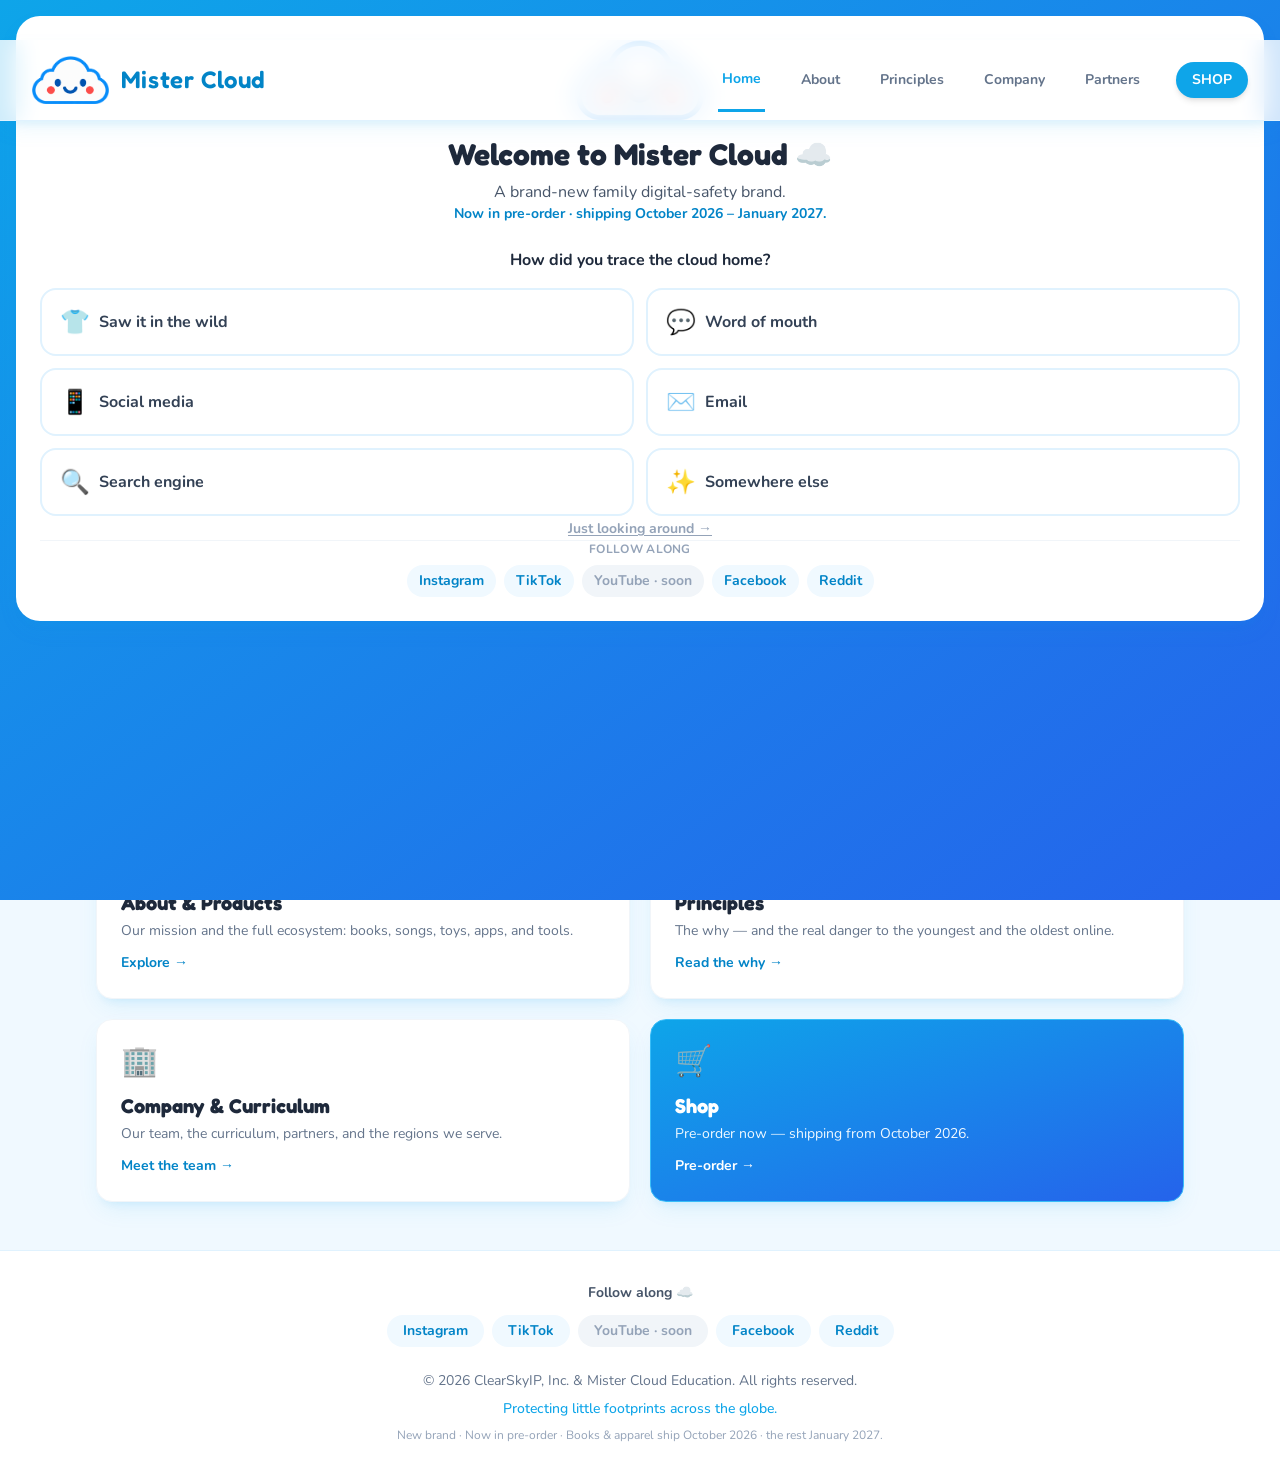
==== index.html @ 0fcc1086 "Curriculum note: "Expand any tile to see more information" Co-Authored-By: Claude Opus 4.8 (1M conte" ====
<!DOCTYPE html>
<html lang="en">
<head>
  <meta charset="UTF-8">
  <meta name="viewport" content="width=device-width, initial-scale=1.0">
  <title>Mister Cloud — New Family Digital-Safety Brand · Pre-order Now</title>
  <meta name="description" content="Mister Cloud is a brand-new family digital-safety brand — books, songs, toys, and tools that make the invisible internet visible. Now in pre-order; shipping from October 2026. Pause before you share.">
  <link rel="canonical" href="https://mister.cloud/">
  <meta name="theme-color" content="#0A8CF5">
  <meta name="robots" content="index, follow">
  <meta name="author" content="Clear Sky IP Holdings">

  <!-- Social sharing (Open Graph + Twitter) -->
  <meta property="og:type" content="website">
  <meta property="og:site_name" content="Mister Cloud">
  <meta property="og:title" content="Mister Cloud — New Brand · Now in Pre-order">
  <meta property="og:description" content="A brand-new family digital-safety brand: books, songs, toys, and tools that make the invisible internet visible. Pre-order now — shipping from October 2026. Pause before you share.">
  <meta property="og:url" content="https://mister.cloud/">
  <meta property="og:image" content="https://mister.cloud/og-image.png">
  <meta property="og:image:width" content="1200">
  <meta property="og:image:height" content="630">
  <meta property="og:image:alt" content="Mister Cloud — the friendly smiling cloud logo">
  <meta name="twitter:card" content="summary_large_image">
  <meta name="twitter:title" content="Mister Cloud — New Brand · Now in Pre-order">
  <meta name="twitter:description" content="A brand-new family digital-safety brand. Pre-order now — shipping from October 2026. Pause before you share.">
  <meta name="twitter:image" content="https://mister.cloud/og-image.png">

  <!-- Icons & manifest -->
  <link rel="icon" href="/favicon.ico" sizes="any">
  <link rel="icon" type="image/png" sizes="32x32" href="/favicon-32.png">
  <link rel="icon" type="image/png" sizes="16x16" href="/favicon-16.png">
  <link rel="apple-touch-icon" href="/apple-touch-icon.png">
  <link rel="manifest" href="/site.webmanifest">

  <!-- Styles: precompiled Tailwind (no runtime CDN) -->
  <link rel="stylesheet" href="/styles.css">
  <link rel="preconnect" href="https://fonts.googleapis.com">
  <link rel="preconnect" href="https://fonts.gstatic.com" crossorigin>
  <link href="https://fonts.googleapis.com/css2?family=Fredoka:wght@400;500;600;700&family=Nunito:wght@400;600;700;800&display=swap" rel="stylesheet">

  <style>
    body {
      font-family: 'Nunito', sans-serif;
      background-color: #F0F9FF; /* Soft sky blue */
      color: #0F172A;
    }
    h1, h2, h3, h4, h5, .brand-font { font-family: 'Fredoka', sans-serif; }

    .tab-btn.active { color: #0EA5E9; border-bottom: 3px solid #0EA5E9; }

    .tile-content { display: none; animation: fadeIn 0.3s ease-in-out; }
    .tile-content.active { display: block; }

    @keyframes fadeIn {
      from { opacity: 0; transform: translateY(-5px); }
      to   { opacity: 1; transform: translateY(0); }
    }

    .soft-shadow {
      box-shadow: 0 10px 25px -5px rgba(14, 165, 233, 0.1),
                  0 8px 10px -6px rgba(14, 165, 233, 0.1);
    }

    .product-card { transition: transform 0.3s ease, box-shadow 0.3s ease; }
    .product-card:hover {
      transform: translateY(-4px);
      box-shadow: 0 15px 30px -5px rgba(14, 165, 233, 0.2);
    }

    /* Reusable mascot placeholder panel */
    .placeholder-panel {
      background-image: radial-gradient(circle at 20% 20%, rgba(255,255,255,0.6), transparent 45%),
                        linear-gradient(135deg, #E0F2FE 0%, #DBEAFE 100%);
    }

    :focus-visible { outline: 3px solid #0EA5E9; outline-offset: 2px; border-radius: 4px; }

    @media (prefers-reduced-motion: reduce) {
      * { animation: none !important; transition: none !important; scroll-behavior: auto !important; }
    }

    /* Launch utilities added for the pre-order pass (not in the purged styles.css).
       If you ever recompile Tailwind, these become redundant but harmless. */
    .py-2\.5 { padding-top: .625rem; padding-bottom: .625rem; }
    .py-1\.5 { padding-top: .375rem; padding-bottom: .375rem; }
    .gap-1\.5 { gap: .375rem; }
    .underline { text-decoration-line: underline; }
    .underline-offset-2 { text-underline-offset: 2px; }
    .text-\[11px\] { font-size: 11px; }
    .text-emerald-500 { color: #10b981; }
    .bg-indigo-400 { background-color: #818cf8; }
    .bg-emerald-400 { background-color: #34d399; }
    .animate-pulse { animation: mc-pulse 2s cubic-bezier(.4,0,.6,1) infinite; }
    @keyframes mc-pulse { 50% { opacity: .5; } }
    .border-violet-400 { border-color: #a78bfa; }
    .text-violet-600 { color: #7c3aed; }
    .border-slate-400 { border-color: #94a3b8; }
    .border-red-50 { border-color: #fef2f2; }
    .border-emerald-50 { border-color: #ecfdf5; }
    .bg-emerald-500 { background-color: #10b981; }
    .hover\:bg-emerald-600:hover { background-color: #059669; }
    .hover\:bg-sky-50:hover { background-color: #f0f9ff; }
    .bg-white\/20 { background-color: rgba(255,255,255,0.2); }

    /* Welcome-intro attribution chips (mobile-friendly tap targets) */
    .intro-chip {
      display: flex; align-items: center; gap: .6rem; width: 100%; text-align: left;
      padding: 1rem 1.1rem; border-radius: 1rem; border: 2px solid #e0f2fe; background: #fff;
      font-family: 'Nunito', sans-serif; font-size: 1rem; font-weight: 700; color: #334155;
      cursor: pointer; transition: border-color .2s, background-color .2s;
    }
    .intro-chip:hover { border-color: #38bdf8; background: #f0f9ff; }

    /* A couple of layout utilities the restructure uses that may not be in styles.css */
    .gap-5 { gap: 1.25rem; }
    @media (min-width: 640px) { .sm\:gap-5 { gap: 1.25rem; } .sm\:col-span-2 { grid-column: span 2 / span 2; } }
    @media (min-width: 768px) { .md\:text-2xl { font-size: 1.5rem; line-height: 2rem; } .md\:text-4xl { font-size: 2.25rem; line-height: 2.5rem; } }
    @media (min-width: 1024px) { .lg\:col-span-1 { grid-column: span 1 / span 1; } }

    /* Hover/tap explainer tooltip (e.g. "Zero-Data") */
    .mc-tip { position: relative; border-bottom: 2px dotted currentColor; cursor: help; }
    .mc-tip::after {
      content: attr(data-tip);
      position: absolute; left: 50%; bottom: calc(100% + 8px); transform: translateX(-50%);
      width: 230px; max-width: 76vw; background: #0A1B2E; color: #fff;
      font-family: 'Nunito', sans-serif; font-size: 12px; font-weight: 600; line-height: 1.45;
      text-align: left; padding: 9px 11px; border-radius: 10px;
      opacity: 0; visibility: hidden; transition: opacity .15s ease; z-index: 60; pointer-events: none;
      box-shadow: 0 8px 20px rgba(10,27,46,.25);
    }
    .mc-tip:hover::after, .mc-tip:focus::after, .mc-tip:focus-visible::after { opacity: 1; visibility: visible; }
  </style>
</head>

<body class="min-h-screen flex flex-col relative">

  <!-- Background decorative elements -->
  <div class="fixed inset-0 w-full h-full overflow-hidden -z-10 pointer-events-none" aria-hidden="true">
    <div class="absolute top-[-5%] left-[-10%] w-96 h-96 bg-sky-200 rounded-full mix-blend-multiply filter blur-3xl opacity-30"></div>
    <div class="absolute bottom-[-10%] right-[-5%] w-96 h-96 bg-blue-200 rounded-full mix-blend-multiply filter blur-3xl opacity-30"></div>
  </div>

  <!-- Skip link -->
  <a href="#main" class="sr-only focus:not-sr-only focus:absolute focus:top-2 focus:left-2 focus:z-[100] focus:bg-sky-500 focus:text-white focus:px-4 focus:py-2 focus:rounded-full focus:font-bold">Skip to content</a>

  <!-- Welcome intro (first visit only) — asks how they found us -->
  <div id="welcome-intro" class="hidden fixed inset-0 z-[95] bg-gradient-to-br from-sky-500 to-blue-600 overflow-y-auto" role="dialog" aria-modal="true" aria-labelledby="welcome-intro-title">
    <div class="min-h-full flex items-center justify-center p-4 sm:p-6">
      <div class="bg-white rounded-3xl soft-shadow w-full max-w-lg p-6 sm:p-9 text-center my-6">
        <img src="logos/mister-cloud-mark.png" alt="" class="h-20 w-auto mx-auto mb-4" aria-hidden="true">
        <h1 id="welcome-intro-title" class="text-3xl sm:text-4xl font-bold text-slate-800 brand-font mb-2">Welcome to Mister Cloud ☁️</h1>
        <p class="text-slate-600">A brand-new family digital-safety brand.</p>
        <p class="text-sm text-sky-600 font-bold mb-6">Now in pre-order · shipping October 2026 – January 2027.</p>
        <p class="font-bold text-slate-800 mb-4">How did you trace the cloud home?</p>
        <div class="grid grid-cols-1 sm:grid-cols-2 gap-3">
          <button onclick="traceHome('in-the-wild')" class="intro-chip"><span class="text-2xl" aria-hidden="true">👕</span> Saw it in the wild</button>
          <button onclick="traceHome('word-of-mouth')" class="intro-chip"><span class="text-2xl" aria-hidden="true">💬</span> Word of mouth</button>
          <button onclick="traceHome('social-media')" class="intro-chip"><span class="text-2xl" aria-hidden="true">📱</span> Social media</button>
          <button onclick="traceHome('email')" class="intro-chip"><span class="text-2xl" aria-hidden="true">✉️</span> Email</button>
          <button onclick="traceHome('search')" class="intro-chip"><span class="text-2xl" aria-hidden="true">🔍</span> Search engine</button>
          <button onclick="traceHome('other')" class="intro-chip"><span class="text-2xl" aria-hidden="true">✨</span> Somewhere else</button>
        </div>
        <button onclick="dismissIntro()" class="mt-6 text-sm font-bold text-slate-400 hover:text-slate-600 underline underline-offset-2">Just looking around &rarr;</button>

        <div class="mt-6 pt-5 border-t border-slate-100">
          <p class="text-xs font-bold text-slate-400 uppercase tracking-wide mb-2">Follow along</p>
          <div class="flex flex-wrap items-center justify-center gap-2">
            <a href="https://instagram.com/mister.cloud.brand" target="_blank" rel="noopener noreferrer" class="px-3 py-1.5 rounded-full bg-sky-50 hover:bg-sky-100 text-sky-600 font-bold text-sm transition">Instagram</a>
            <a href="https://tiktok.com/@mister.cloud_brand" target="_blank" rel="noopener noreferrer" class="px-3 py-1.5 rounded-full bg-sky-50 hover:bg-sky-100 text-sky-600 font-bold text-sm transition">TikTok</a>
            <span class="px-3 py-1.5 rounded-full bg-slate-100 text-slate-400 font-bold text-sm" title="Coming soon">YouTube · soon</span>
            <a href="https://facebook.com/mister.cloud" target="_blank" rel="noopener noreferrer" class="px-3 py-1.5 rounded-full bg-sky-50 hover:bg-sky-100 text-sky-600 font-bold text-sm transition">Facebook</a>
            <a href="https://reddit.com/user/Mister_Cloud_Brand" target="_blank" rel="noopener noreferrer" class="px-3 py-1.5 rounded-full bg-sky-50 hover:bg-sky-100 text-sky-600 font-bold text-sm transition">Reddit</a>
          </div>
        </div>
      </div>
    </div>
  </div>

  <!-- Launch announcement bar -->
  <div class="bg-gradient-to-br from-sky-500 to-blue-600 text-white text-center text-sm font-bold px-4 py-2.5">
    <span aria-hidden="true">☁️</span>
    <span class="uppercase tracking-wide text-sky-100">Now launching</span>
    &mdash; a brand-new family digital-safety brand.
    <button onclick="switchTab('shop-final')" class="underline underline-offset-2 hover:text-sky-100">Pre-order now</button>
    &middot; <span class="whitespace-nowrap">books &amp; apparel ship Oct 2026</span>, the rest Jan 2027.
  </div>

  <!-- Navigation Header -->
  <header class="bg-white/80 backdrop-blur-md sticky top-0 z-50 border-b border-sky-100 soft-shadow">
    <div class="max-w-7xl mx-auto px-4 sm:px-6 lg:px-8">
      <div class="flex justify-between items-center h-20 flex-wrap">

        <!-- Logo -->
        <button onclick="switchTab('home')" class="flex-shrink-0 flex items-center gap-3" aria-label="Mister Cloud — home">
          <img src="logos/mister-cloud-mark.png" alt="" class="h-12 w-auto object-contain" aria-hidden="true">
          <span class="brand-font font-semibold text-2xl text-sky-600 tracking-wide">Mister Cloud</span>
        </button>

        <!-- Desktop Menu -->
        <nav class="hidden md:flex items-center space-x-6 lg:space-x-8" aria-label="Primary">
          <button onclick="switchTab('home')"       id="nav-home"       class="tab-btn active text-slate-500 hover:text-sky-600 font-bold px-1 py-5 text-sm transition-colors duration-200">Home</button>
          <button onclick="switchTab('about')"      id="nav-about"      class="tab-btn text-slate-500 hover:text-sky-600 font-bold px-1 py-5 text-sm transition-colors duration-200">About</button>
          <button onclick="switchTab('principles')" id="nav-principles" class="tab-btn text-slate-500 hover:text-sky-600 font-bold px-1 py-5 text-sm transition-colors duration-200">Principles</button>
          <button onclick="switchTab('company')"    id="nav-company"    class="tab-btn text-slate-500 hover:text-sky-600 font-bold px-1 py-5 text-sm transition-colors duration-200">Company</button>
          <button onclick="switchTab('partners')"   id="nav-partners"   class="tab-btn text-slate-500 hover:text-sky-600 font-bold px-1 py-5 text-sm transition-colors duration-200">Partners</button>
          <button onclick="switchTab('shop-final')" id="nav-shop-final" class="bg-sky-500 hover:bg-sky-600 text-white font-bold px-4 py-2 rounded-full text-sm transition-colors duration-200 shadow-md">SHOP</button>
        </nav>

        <!-- Mobile menu button -->
        <div class="md:hidden flex items-center gap-4">
          <button onclick="switchTab('shop-final')" class="bg-sky-500 hover:bg-sky-600 text-white font-bold px-4 py-2 rounded-full text-xs transition-colors duration-200">SHOP</button>
          <button onclick="toggleMobileMenu()" id="mobile-menu-btn" class="text-sky-600 hover:text-sky-800" aria-label="Toggle navigation menu" aria-expanded="false" aria-controls="mobile-menu">
            <svg class="h-8 w-8" fill="none" viewBox="0 0 24 24" stroke="currentColor" aria-hidden="true">
              <path stroke-linecap="round" stroke-linejoin="round" stroke-width="2" d="M4 6h16M4 12h16M4 18h16" />
            </svg>
          </button>
        </div>
      </div>
    </div>

    <!-- Mobile Menu (Hidden by default) -->
    <nav id="mobile-menu" class="hidden md:hidden bg-white border-t border-sky-50 pb-4 px-4 space-y-2 soft-shadow" aria-label="Mobile">
      <button onclick="switchTab('home'); toggleMobileMenu()"       class="block w-full text-left font-bold text-slate-600 hover:text-sky-600 py-3 border-b border-slate-50">Home</button>
      <button onclick="switchTab('about'); toggleMobileMenu()"      class="block w-full text-left font-bold text-slate-600 hover:text-sky-600 py-3 border-b border-slate-50">About</button>
      <button onclick="switchTab('principles'); toggleMobileMenu()" class="block w-full text-left font-bold text-slate-600 hover:text-sky-600 py-3 border-b border-slate-50">Principles</button>
      <button onclick="switchTab('company'); toggleMobileMenu()"    class="block w-full text-left font-bold text-slate-600 hover:text-sky-600 py-3 border-b border-slate-50">Company &amp; Curriculum</button>
      <button onclick="switchTab('partners'); toggleMobileMenu()"   class="block w-full text-left font-bold text-slate-600 hover:text-sky-600 py-3">Partners</button>
    </nav>
  </header>

  <!-- Main Content Area -->
  <main id="main" class="flex-grow max-w-6xl mx-auto px-4 sm:px-6 lg:px-8 py-12 w-full">

    <!-- HOME (welcome landing) -->
    <section id="home" class="tab-section block space-y-12" aria-labelledby="home-heading">

      <!-- Welcome hero -->
      <div class="text-center space-y-6">
        <span class="inline-flex items-center gap-2 py-1 px-3 rounded-full bg-sky-100 text-sky-600 font-bold text-xs uppercase tracking-wider">
          <span class="w-2 h-2 rounded-full bg-sky-500 animate-pulse" aria-hidden="true"></span>
          New brand · Now in pre-order
        </span>
        <h1 id="home-heading" class="text-4xl md:text-5xl font-bold text-slate-800 leading-tight">
          Welcome to <span class="text-sky-500">Mister Cloud</span>
        </h1>
        <p class="text-lg text-slate-600 max-w-2xl mx-auto">
          Making the invisible internet visible for the whole family &mdash; books, songs, toys, and tools that teach one calm habit: <strong class="text-slate-800">pause before you share.</strong>
        </p>
        <p class="text-base text-slate-500 max-w-2xl mx-auto">
          Saw our logo out in the world? Welcome. ☁️ Everything is available to <strong class="text-sky-600">pre-order today</strong> &mdash; books &amp; apparel ship <strong class="text-slate-700">October 2026</strong>, everything else <strong class="text-slate-700">January 2027</strong>.
        </p>
      </div>

      <!-- Family welcome -->
      <section aria-labelledby="welcome-heading" class="bg-white rounded-3xl soft-shadow border border-sky-100 p-8 md:p-10">
        <div class="grid md:grid-cols-[auto,1fr] gap-6 md:gap-8 items-center">
          <img src="logos/mister-cloud-mark.png" alt="" class="h-24 w-auto mx-auto md:mx-0" aria-hidden="true">
          <div class="space-y-4">
            <h2 id="welcome-heading" class="text-2xl md:text-3xl font-bold text-slate-800 brand-font">A calmer, safer internet for the whole family</h2>
            <p class="text-slate-600 leading-relaxed">
              From toddlers who can tap a screen before they can talk, to grandparents facing scams built to exploit their trust, the most vulnerable members of every family are the most overlooked. Mister Cloud protects both ends of the household &mdash; turning the invisible internet into plain language and simple, memorable habits.
            </p>
            <p class="text-slate-600 leading-relaxed">
              Because when everyone in the family understands the internet a little better, the whole family is safer, <strong class="text-slate-800">together.</strong>
            </p>
            <p class="brand-font text-lg font-bold text-sky-600">Pause before you share.</p>
          </div>
        </div>
      </section>

      <!-- Explore cards -->
      <div class="grid grid-cols-1 sm:grid-cols-2 gap-4 sm:gap-5">
        <button onclick="switchTab('about')" class="text-left bg-white rounded-2xl p-6 soft-shadow border border-slate-100 hover:border-sky-300 transition">
          <div class="text-3xl mb-3" aria-hidden="true">🧭</div>
          <h3 class="text-xl font-bold text-slate-800 brand-font mb-1">About &amp; Products</h3>
          <p class="text-slate-500 text-sm">Our mission and the full ecosystem: books, songs, toys, apps, and tools.</p>
          <span class="inline-block mt-3 text-sky-600 font-bold text-sm">Explore &rarr;</span>
        </button>
        <button onclick="switchTab('principles')" class="text-left bg-white rounded-2xl p-6 soft-shadow border border-slate-100 hover:border-sky-300 transition">
          <div class="text-3xl mb-3" aria-hidden="true">🛡️</div>
          <h3 class="text-xl font-bold text-slate-800 brand-font mb-1">Principles</h3>
          <p class="text-slate-500 text-sm">The why &mdash; and the real danger to the youngest and the oldest online.</p>
          <span class="inline-block mt-3 text-sky-600 font-bold text-sm">Read the why &rarr;</span>
        </button>
        <button onclick="switchTab('company')" class="text-left bg-white rounded-2xl p-6 soft-shadow border border-slate-100 hover:border-sky-300 transition">
          <div class="text-3xl mb-3" aria-hidden="true">🏢</div>
          <h3 class="text-xl font-bold text-slate-800 brand-font mb-1">Company &amp; Curriculum</h3>
          <p class="text-slate-500 text-sm">Our team, the curriculum, partners, and the regions we serve.</p>
          <span class="inline-block mt-3 text-sky-600 font-bold text-sm">Meet the team &rarr;</span>
        </button>
        <button onclick="switchTab('shop-final')" class="text-left bg-gradient-to-br from-sky-500 to-blue-600 text-white rounded-2xl p-6 soft-shadow border border-sky-400 hover:-translate-y-1 transition transform">
          <div class="text-3xl mb-3" aria-hidden="true">🛒</div>
          <h3 class="text-xl font-bold brand-font mb-1">Shop</h3>
          <p class="text-sky-50 text-sm">Pre-order now &mdash; shipping from October 2026.</p>
          <span class="inline-block mt-3 font-bold text-sm">Pre-order &rarr;</span>
        </button>
      </div>
    </section>

    <!-- SHOP FINAL TAB (Storefront) -->
    <section id="shop-final" class="tab-section hidden space-y-8" aria-labelledby="shop-heading">
      <!-- Store header -->
      <div class="text-center space-y-4 max-w-3xl mx-auto">
        <span class="inline-block py-1 px-3 rounded-full bg-sky-100 text-sky-600 font-bold text-xs uppercase tracking-wider">The Mister Cloud Shop</span>
        <h2 id="shop-heading" class="text-4xl md:text-5xl font-bold text-slate-800 brand-font">Everything to protect little footprints</h2>
        <p class="text-lg text-slate-600 leading-relaxed">
          Books, songs, toys, zero-data apps, and family tools &mdash; one calm ecosystem that teaches the same habit: <strong class="text-slate-800">pause before you share.</strong>
        </p>
        <p class="text-sm text-slate-700 bg-sky-50 border border-sky-100 rounded-full inline-block px-4 py-2">
          🛒 <strong class="text-sky-600">Now in pre-order.</strong> Reserve any product today &mdash; books &amp; apparel ship <strong>October 2026</strong>, the rest <strong>January 2027</strong>.
        </p>
      </div>

      <!-- Founding Family -->
      <div class="bg-amber-50 border border-amber-100 rounded-3xl p-6 md:p-8 text-center max-w-3xl mx-auto">
        <span class="inline-flex items-center gap-2 py-1 px-3 rounded-full bg-amber-100 text-amber-700 font-bold text-xs uppercase tracking-wider mb-3"><span aria-hidden="true">⭐</span> Founding Family</span>
        <h3 class="text-2xl font-bold text-slate-800 brand-font mb-2">Be part of the first chapter</h3>
        <p class="text-slate-600 max-w-xl mx-auto">Every pre-order makes you a Mister Cloud <strong class="text-slate-800">Founding Family</strong> &mdash; among the very first to bring these tools home, and the first to hear what comes next.</p>
        <p id="founding-count" class="mt-3 font-bold text-amber-700 hidden"></p>
      </div>

      <!-- Filter bar -->
      <div id="shop-filters" class="flex flex-wrap justify-center gap-2" role="group" aria-label="Filter products by audience"></div>

      <!-- Count + pre-order note -->
      <div class="flex items-center justify-between gap-4 border-b border-sky-100 pb-4 flex-wrap">
        <p id="shop-count" class="text-sm font-bold text-slate-500"></p>
        <p class="text-sm font-bold text-sky-600">Pre-order now · ships Oct 2026 – Jan 2027</p>
      </div>

      <!-- Product grid -->
      <div id="shop-grid" class="grid grid-cols-1 sm:grid-cols-2 lg:grid-cols-3 gap-6"></div>

      <!-- Launch news signup -->
      <div class="text-center bg-gradient-to-br from-sky-500 to-blue-600 text-white rounded-3xl soft-shadow p-8 md:p-12 mt-8">
        <h3 class="text-2xl md:text-3xl font-bold brand-font mb-3">Join the Cloud Club ☁️</h3>
        <p class="text-sky-50 mb-6 max-w-xl mx-auto">Members hear it first &mdash; launch news, new drops, and free family digital-safety guides. No spam, just the good stuff.</p>
        <form class="max-w-md mx-auto space-y-2" onsubmit="return handleWaitlist(event)">
          <label for="waitlist-name" class="sr-only">First name</label>
          <input type="text" id="waitlist-name" name="name" placeholder="First name" class="w-full px-4 py-3 rounded-full border border-transparent text-slate-800 focus:outline-none focus:ring-2 focus:ring-white">
          <div class="flex flex-col sm:flex-row gap-2">
            <label for="waitlist-email" class="sr-only">Email address</label>
            <input type="email" id="waitlist-email" name="email" required placeholder="Enter your email address" class="flex-grow px-4 py-3 rounded-full border border-transparent text-slate-800 focus:outline-none focus:ring-2 focus:ring-white">
            <button type="submit" class="bg-slate-900 text-white font-bold px-6 py-3 rounded-full hover:bg-slate-800 transition whitespace-nowrap">Keep me posted</button>
          </div>
        </form>
        <p id="waitlist-msg" class="text-sm font-bold text-white mt-3 hidden">Almost there &mdash; check your inbox to confirm your email, and you&rsquo;re in. ☁️</p>
      </div>
    </section>

    <!-- ABOUT (mission + products) -->
    <section id="about" class="tab-section hidden space-y-12" aria-labelledby="about-heading">
      <div class="text-center space-y-4 max-w-3xl mx-auto">
        <span class="inline-block py-1 px-3 rounded-full bg-sky-100 text-sky-600 font-bold text-xs uppercase tracking-wider">Why families trust Mister Cloud</span>
        <h2 id="about-heading" class="text-4xl md:text-5xl font-bold text-slate-800 brand-font">Built by the people who audit the internet &mdash; for their own kids first</h2>
      </div>

      <!-- Founder trust story -->
      <div class="bg-white rounded-3xl soft-shadow border border-sky-100 p-8 md:p-10 max-w-4xl mx-auto space-y-4 text-slate-600 leading-relaxed">
        <p>
          Mister Cloud was created by a <strong class="text-slate-800">big-tech auditor who has invented patented bot-detection technology since 2017</strong> &mdash; the systems that tell real humans apart from automated fraud at internet scale. For years, that deep systems knowledge and investigative experience quietly kept his own family and immediate circle safer online.
        </p>
        <p>
          His wife, a <strong class="text-slate-800">neuropsychology and child-development expert</strong>, helped him turn it into something a child could actually hold: a catalogue of curriculum, books, and toys that taught the children across their family how to be safe online &mdash; in language a toddler, a teen, and a grandparent could each understand.
        </p>
        <p class="brand-font text-lg font-bold text-sky-600">
          What they built to protect their own family is now shared with yours.
        </p>
      </div>

      <div class="text-center max-w-2xl mx-auto pt-2">
        <p class="text-lg text-slate-600 leading-relaxed">
          We turn invisible data centers and subsea cables into familiar stories, teaching families the foundational habits of digital life &mdash; starting with <strong class="text-slate-800">pause before you share.</strong>
        </p>
      </div>

      <!-- Mission statement -->
      <div class="bg-gradient-to-br from-sky-500 to-blue-600 text-white rounded-3xl soft-shadow p-8 md:p-12 max-w-4xl mx-auto relative overflow-hidden">
        <img src="logos/mister-cloud-mark.png" alt="" class="absolute -bottom-8 -right-6 w-44 opacity-20" aria-hidden="true">
        <div class="relative z-10 space-y-4">
          <h2 class="text-3xl font-bold brand-font">Our Mission</h2>
          <p class="text-lg md:text-xl text-sky-50 leading-relaxed">
            To teach data privacy, consent, and safe device habits through books, toys, and zero-data apps <strong class="text-white">before screen habits harden</strong>. We aim to move digital safety education earlier into a child&rsquo;s life through simple recognition and repetition.
          </p>
          <p class="text-lg md:text-xl text-sky-50 leading-relaxed">
            Screens are everywhere, so our goal is to empower families to live with connected devices safely and without fear &mdash; building a population of internet users that do not reflexively share data with &ldquo;the cloud.&rdquo;
          </p>
        </div>
      </div>

      <!-- What we make -->
      <div class="text-center max-w-2xl mx-auto space-y-2 pt-2">
        <h2 class="text-3xl font-bold text-slate-800 brand-font">The Mister Cloud ecosystem</h2>
        <p class="text-slate-600">One calm system across books, apps, and tools &mdash; all available to pre-order now, shipping from October 2026.</p>
      </div>

      <!-- Category: Books -->
      <div class="space-y-8">
        <div class="flex items-center gap-4 border-b-2 border-sky-100 pb-4">
          <div class="bg-sky-100 p-3 rounded-xl"><span class="text-2xl" aria-hidden="true">📚</span></div>
          <h2 class="text-3xl font-bold text-slate-800 brand-font">Books <span class="text-sky-500 text-lg font-semibold">[Education]</span></h2>
        </div>
        <div class="grid sm:grid-cols-2 lg:grid-cols-3 gap-6">
          <div class="product-card bg-white p-6 rounded-2xl border border-slate-100 soft-shadow flex flex-col h-full">
            <div class="bg-red-50 text-red-600 text-xs font-bold px-2 py-1 rounded w-max mb-4">TOTS (0-3)</div>
            <h3 class="text-xl font-bold text-slate-800 brand-font mb-2">&ldquo;Tap, Tap, Mister Cloud&rdquo;</h3>
            <p class="text-slate-600 text-sm flex-grow mb-6">A gentle introduction to touchscreen devices and recognizing basic digital icons.</p>
            <button onclick="switchTab('shop-final')" class="w-full py-2 bg-slate-50 text-slate-600 font-bold rounded-lg hover:bg-sky-50 hover:text-sky-600 transition">View in Shop</button>
          </div>
          <div class="product-card bg-white p-6 rounded-2xl border border-slate-100 soft-shadow flex flex-col h-full">
            <div class="bg-red-50 text-red-600 text-xs font-bold px-2 py-1 rounded w-max mb-4">TOTS (0-3)</div>
            <h3 class="text-xl font-bold text-slate-800 brand-font mb-2">&ldquo;Click, Clack, Mister Cloud&rdquo;</h3>
            <p class="text-slate-600 text-sm flex-grow mb-6">An introduction to keyboard devices and the physical sounds of digital interaction.</p>
            <button onclick="switchTab('shop-final')" class="w-full py-2 bg-slate-50 text-slate-600 font-bold rounded-lg hover:bg-sky-50 hover:text-sky-600 transition">View in Shop</button>
          </div>
          <div class="product-card bg-white p-6 rounded-2xl border border-slate-100 soft-shadow flex flex-col h-full">
            <div class="bg-amber-50 text-amber-600 text-xs font-bold px-2 py-1 rounded w-max mb-4">KIDS (4-12)</div>
            <h3 class="text-xl font-bold text-slate-800 brand-font mb-2">&ldquo;Map The Web&rdquo;</h3>
            <p class="text-slate-600 text-sm flex-grow mb-6">An introduction to the physical body of the internet and how data and media move around the world.</p>
            <button onclick="switchTab('shop-final')" class="w-full py-2 bg-slate-50 text-slate-600 font-bold rounded-lg hover:bg-sky-50 hover:text-sky-600 transition">View in Shop</button>
          </div>
          <div class="product-card bg-white p-6 rounded-2xl border border-slate-100 soft-shadow flex flex-col h-full">
            <div class="bg-teal-50 text-teal-600 text-xs font-bold px-2 py-1 rounded w-max mb-4">TEENS (13-18)</div>
            <h3 class="text-xl font-bold text-slate-800 brand-font mb-2">&ldquo;What&rsquo;s Wifi?&rdquo;</h3>
            <p class="text-slate-600 text-sm flex-grow mb-6">Breaking down local networking and signal privacy with Mister Cloud.</p>
            <button onclick="switchTab('shop-final')" class="w-full py-2 bg-slate-50 text-slate-600 font-bold rounded-lg hover:bg-sky-50 hover:text-sky-600 transition">View in Shop</button>
          </div>
          <div class="product-card bg-white p-6 rounded-2xl border border-slate-100 soft-shadow flex flex-col h-full">
            <div class="bg-teal-50 text-teal-600 text-xs font-bold px-2 py-1 rounded w-max mb-4">TEENS (13-18)</div>
            <h3 class="text-xl font-bold text-slate-800 brand-font mb-2">&ldquo;What&rsquo;s Bluetooth?&rdquo;</h3>
            <p class="text-slate-600 text-sm flex-grow mb-6">Understanding device-to-device connections, proximity, and peripheral permissions.</p>
            <button onclick="switchTab('shop-final')" class="w-full py-2 bg-slate-50 text-slate-600 font-bold rounded-lg hover:bg-sky-50 hover:text-sky-600 transition">View in Shop</button>
          </div>
        </div>
      </div>

      <!-- Category: Apps -->
      <div class="space-y-8">
        <div class="flex items-center gap-4 border-b-2 border-indigo-100 pb-4">
          <div class="bg-indigo-100 p-2 rounded-xl"><img src="logos/mister-cloud-mark.png" alt="" class="h-9 w-auto" aria-hidden="true"></div>
          <h2 class="text-3xl font-bold text-slate-800 brand-font">Apps <span class="text-indigo-500 text-lg font-semibold mc-tip" tabindex="0" role="note" aria-label="Zero-Data means the app runs entirely on the device — no tracking, no accounts, and no data ever leaves your phone or tablet." data-tip="Runs entirely on the device — no tracking, no accounts, and no data ever leaves your phone or tablet.">[Zero-Data]</span></h2>
        </div>
        <p class="text-slate-500 leading-relaxed"><strong class="text-indigo-500">Zero-Data</strong> means the app runs <strong class="text-slate-700">entirely on the device</strong> &mdash; no tracking, no accounts, no ads, and no data ever leaves your phone or tablet.</p>
        <div class="grid md:grid-cols-2 gap-8">
          <div class="product-card bg-gradient-to-br from-white to-indigo-50 p-8 rounded-3xl border border-indigo-100 soft-shadow flex flex-col">
            <div class="flex justify-between items-start gap-4 mb-4">
              <div class="flex items-center gap-3">
                <img src="logos/mister-cloud-mark.png" alt="" class="h-10 w-auto flex-shrink-0" aria-hidden="true">
                <h3 class="text-2xl font-bold text-indigo-700 brand-font">Curiosity Companion</h3>
              </div>
            </div>
            <p class="text-slate-600 mb-6 leading-relaxed flex-grow">
              A privacy-safe research and curiosity response app. Utilizing a controlled, small-LM to provide curated and safe-for-home information to your young ones, without compromising diligence or breadth of information. No tracking, no behavioral profiling.
            </p>
            <div class="self-start">
              <span class="inline-flex items-center gap-2 text-indigo-500 font-bold"><span class="w-2 h-2 rounded-full bg-indigo-400" aria-hidden="true"></span>Late-stage development · coming early 2027</span>
              <a href="mailto:info@futureprooftmt.com?subject=Early%20access%20%E2%80%94%20Curiosity%20Companion" class="block mt-2 text-indigo-600 font-bold hover:text-indigo-800 underline underline-offset-2">Email us for early access &rarr;</a>
            </div>
          </div>
          <div class="product-card bg-gradient-to-br from-white to-emerald-50 p-8 rounded-3xl border border-emerald-100 soft-shadow flex flex-col">
            <div class="flex justify-between items-start gap-4 mb-4">
              <div class="flex items-center gap-3">
                <img src="logos/mister-cloud-mark.png" alt="" class="h-10 w-auto flex-shrink-0" aria-hidden="true">
                <h3 class="text-2xl font-bold text-emerald-700 brand-font">Message Journey</h3>
              </div>
            </div>
            <p class="text-slate-600 mb-6 leading-relaxed flex-grow">
              How does an email, image, or video travel from departure to destination? This entire interactive map is pre-coded and runs <strong>100% offline</strong> once installed on a smartphone or tablet (Android &amp; iOS). Zero data ever leaves the device.
            </p>
            <div class="self-start">
              <span class="inline-flex items-center gap-2 text-emerald-500 font-bold"><span class="w-2 h-2 rounded-full bg-emerald-400" aria-hidden="true"></span>Late-stage development · coming early 2027</span>
              <a href="mailto:info@futureprooftmt.com?subject=Early%20access%20%E2%80%94%20Message%20Journey" class="block mt-2 text-emerald-600 font-bold hover:text-emerald-800 underline underline-offset-2">Email us for early access &rarr;</a>
            </div>
          </div>
        </div>
      </div>

      <!-- Category: Devices -->
      <div class="space-y-8">
        <div class="flex items-center gap-4 border-b-2 border-amber-100 pb-4">
          <div class="bg-amber-100 p-3 rounded-xl"><span class="text-2xl" aria-hidden="true">🛡️</span></div>
          <h2 class="text-3xl font-bold text-slate-800 brand-font">Devices &amp; Accessories <span class="text-amber-500 text-lg font-semibold">[Tools]</span></h2>
        </div>
        <div class="grid sm:grid-cols-2 lg:grid-cols-3 gap-6">
          <!-- Armor Pack -->
          <div class="product-card bg-white rounded-2xl border border-slate-100 soft-shadow flex flex-col h-full overflow-hidden">
            <div class="aspect-[4/3] bg-gradient-to-br from-sky-50 to-blue-100 flex items-center justify-center p-4">
              <svg viewBox="0 0 150 120" class="h-full w-auto" role="img" aria-label="Branded sliding camera cover and microphone cover">
                <rect x="20" y="30" width="72" height="42" rx="13" fill="#0B4EA6"/>
                <circle cx="47" cy="51" r="13" fill="#0A1B2E"/><circle cx="47" cy="51" r="7" fill="#0A8CF5"/><circle cx="44" cy="48" r="2.5" fill="#fff" opacity="0.85"/>
                <rect x="58" y="37" width="44" height="28" rx="14" fill="#FC4D4A" stroke="#fff" stroke-width="2"/>
                <circle cx="61" cy="51" r="3" fill="#fff"/>
                <path d="M78 55 a5 5 0 0 1 9 -3 a4.5 4.5 0 0 1 2 8 h-11 a4 4 0 0 1 0 -5 z" fill="#fff"/>
                <g transform="translate(112,86)">
                  <rect x="-7" y="-16" width="14" height="22" rx="7" fill="#0A8CF5"/>
                  <path d="M-11 -2 a11 11 0 0 0 22 0" fill="none" stroke="#0B4EA6" stroke-width="2.5"/>
                  <line x1="0" y1="8" x2="0" y2="14" stroke="#0B4EA6" stroke-width="2.5"/>
                  <path d="M-9 -14 a9 6 0 0 1 18 0 z" fill="#FC4D4A"/>
                  <line x1="-14" y1="-20" x2="14" y2="12" stroke="#0A1B2E" stroke-width="2.5" stroke-linecap="round"/>
                </g>
                <text x="20" y="104" font-family="Fredoka,sans-serif" font-weight="700" font-size="13" fill="#0B4EA6">See &amp; hear only when you choose</text>
              </svg>
            </div>
            <div class="p-6 flex flex-col flex-grow">
              <div class="bg-slate-100 text-slate-600 text-xs font-bold px-2 py-1 rounded w-max mb-3">EVERYONE</div>
              <h3 class="text-xl font-bold text-slate-800 brand-font mb-2">Mister Cloud Armor Pack</h3>
              <p class="text-slate-600 text-sm flex-grow mb-4">Branded sliding camera covers and microphone blockers for phones, tablets, and laptops &mdash; so the camera eye only sees, and the microphone only hears, when your family chooses. Includes RFID-protection sleeves.</p>
              <button onclick="switchTab('shop-final')" class="w-full py-2 bg-slate-50 text-slate-600 font-bold rounded-lg hover:bg-amber-50 hover:text-amber-600 transition">Pre-order in Shop</button>
            </div>
          </div>
          <!-- Tower Catcher -->
          <div class="product-card bg-white rounded-2xl border border-slate-100 soft-shadow flex flex-col h-full overflow-hidden">
            <div class="aspect-[4/3] bg-gradient-to-br from-sky-50 to-blue-100 flex items-center justify-center p-4">
              <svg viewBox="0 0 130 130" class="h-full w-auto" role="img" aria-label="Tower Catcher — a Game Boy-style handheld mapping cell towers from a car">
                <rect x="20" y="6" width="90" height="120" rx="15" fill="#FBBF24" stroke="#0A1B2E" stroke-width="2.5"/>
                <rect x="29" y="15" width="72" height="58" rx="7" fill="#0B4EA6"/>
                <rect x="34" y="20" width="62" height="48" rx="3" fill="#DFF3D8"/>
                <rect x="34" y="20" width="62" height="20" fill="#BEE3FF"/>
                <path d="M34 66 Q65 50 96 60" fill="none" stroke="#94a3b8" stroke-width="5" stroke-linecap="round"/>
                <g stroke="#0A1B2E" stroke-width="1.4" fill="none"><path d="M46 52 l-3 8 M46 52 l3 8 M44 56 h4"/><path d="M86 46 l-3 8 M86 46 l3 8 M84 50 h4"/></g>
                <path d="M49 46 q3 -3 6 0" stroke="#FC4D4A" stroke-width="1.4" fill="none"/>
                <rect x="60" y="55" width="12" height="7" rx="2" fill="#0A8CF5"/><circle cx="63" cy="63" r="1.5" fill="#0A1B2E"/><circle cx="69" cy="63" r="1.5" fill="#0A1B2E"/>
                <text x="65" y="87" text-anchor="middle" font-family="Fredoka,sans-serif" font-weight="700" font-size="8.5" fill="#FC4D4A">TOWER CATCHER</text>
                <g fill="#0B4EA6"><rect x="33" y="96" width="8" height="22" rx="2"/><rect x="26" y="103" width="22" height="8" rx="2"/></g>
                <circle cx="90" cy="99" r="6" fill="#FC4D4A"/><circle cx="99" cy="108" r="6" fill="#22c55e"/>
                <circle cx="58" cy="114" r="2.5" fill="#eab308"/><circle cx="68" cy="114" r="2.5" fill="#22c55e"/><circle cx="78" cy="114" r="2.5" fill="#ef4444"/>
              </svg>
            </div>
            <div class="p-6 flex flex-col flex-grow">
              <div class="bg-sky-100 text-sky-600 text-xs font-bold px-2 py-1 rounded w-max mb-3">KIDS / TEENS</div>
              <h3 class="text-xl font-bold text-slate-800 brand-font mb-2">The Tower Catcher</h3>
              <p class="text-slate-600 text-sm flex-grow mb-4">A Game Boy-style handheld that maps live cell-tower handoffs from the backseat. Watch the signal jump tower to tower, measure its strength, and chart the invisible network rolling by &mdash; turning every road trip into proof that the internet has a body.</p>
              <button onclick="switchTab('shop-final')" class="w-full py-2 bg-slate-50 text-slate-600 font-bold rounded-lg hover:bg-amber-50 hover:text-amber-600 transition">Pre-order in Shop</button>
            </div>
          </div>
          <!-- Cone of Digital Silence -->
          <div class="product-card bg-white rounded-2xl border border-slate-100 soft-shadow flex flex-col h-full overflow-hidden">
            <div class="aspect-[4/3] bg-gradient-to-br from-sky-50 to-blue-100 flex items-center justify-center p-4">
              <svg viewBox="0 0 150 120" class="h-full w-auto" role="img" aria-label="A mesh Faraday tent for phones, blocking notifications">
                <defs><pattern id="mc-mesh" width="8" height="8" patternUnits="userSpaceOnUse"><path d="M0 0 L8 8 M8 0 L0 8" stroke="#0B4EA6" stroke-width="0.7" opacity="0.45"/></pattern></defs>
                <line x1="18" y1="104" x2="132" y2="104" stroke="#cbd5e1" stroke-width="2"/>
                <path d="M32 104 Q32 34 75 34 Q118 34 118 104 Z" fill="#EAF6FF" stroke="#0A8CF5" stroke-width="2.5"/>
                <path d="M32 104 Q32 34 75 34 Q118 34 118 104 Z" fill="url(#mc-mesh)"/>
                <path d="M75 34 L75 104" stroke="#0A8CF5" stroke-width="1.4" opacity="0.6"/>
                <rect x="57" y="76" width="15" height="26" rx="3" fill="#0B4EA6"/><rect x="79" y="80" width="15" height="22" rx="3" fill="#0A8CF5"/>
                <g transform="translate(75,22)"><path d="M-6 4 a6 6 0 0 1 12 0 v4 l2 3 h-16 l2 -3 z" fill="#FC4D4A"/><line x1="-10" y1="-5" x2="10" y2="11" stroke="#0A1B2E" stroke-width="2.2" stroke-linecap="round"/></g>
              </svg>
            </div>
            <div class="p-6 flex flex-col flex-grow">
              <div class="bg-purple-100 text-purple-600 text-xs font-bold px-2 py-1 rounded w-max mb-3">FAMILY</div>
              <h3 class="text-xl font-bold text-slate-800 brand-font mb-2">Cone of Digital Silence</h3>
              <p class="text-slate-600 text-sm flex-grow mb-4">A space-saving mesh Faraday tent for phones. Slip everyone&rsquo;s devices inside and the signal simply can&rsquo;t reach them &mdash; no jammer, just physics &mdash; so families and loved ones share real time together, free of Mister Cloud&rsquo;s interruptions. An hour, or a whole evening, without notifications; step out any moment a real emergency needs you.</p>
              <button onclick="switchTab('shop-final')" class="w-full py-2 bg-slate-50 text-slate-600 font-bold rounded-lg hover:bg-amber-50 hover:text-amber-600 transition">Pre-order in Shop</button>
            </div>
          </div>
        </div>
      </div>

      <div class="text-center pt-4">
        <button onclick="switchTab('shop-final')" class="bg-sky-500 text-white font-bold py-4 px-12 rounded-full text-xl hover:bg-sky-600 transition shadow-lg hover:shadow-xl transform hover:-translate-y-1">
          Pre-order in the Shop
        </button>
      </div>
    </section>

    <!-- PRINCIPLES (the why) -->
    <section id="principles" class="tab-section hidden space-y-12" aria-labelledby="principles-heading">
      <!-- Hero -->
      <div class="text-center space-y-6">
        <span class="inline-block py-1 px-3 rounded-full bg-red-100 text-red-500 font-bold text-xs uppercase tracking-wider mb-2">Digital Privacy for the Next Generation</span>
        <h1 id="principles-heading" class="text-4xl md:text-6xl font-bold text-slate-800 leading-tight">
          The internet is not invisible.<br>
          It has a body. <span class="text-sky-500">Let&rsquo;s map it.</span>
        </h1>
        <p class="text-xl text-slate-600 max-w-3xl mx-auto leading-relaxed font-semibold">
          The Infrastructure of Trust to Protect Little Footprints across the Globe.
        </p>
      </div>

      <!-- Narrative body -->
      <div class="max-w-3xl mx-auto space-y-6 text-lg text-slate-600 leading-relaxed">
        <p>
          The internet wasn&rsquo;t built with children and toddlers in mind. Now, kids are interacting with connected devices, creating digital footprints before they can tie their shoes or even walk.
        </p>
        <p>
          Mister Cloud is a pioneering digital safety, literacy, and education platform designed to teach the youngest (0&ndash;5) and oldest (60+) internet users in families how to safely navigate the ever-growing digital world. By turning invisible data centers and subsea cables into familiar stories, we teach families and their loved ones the foundational habits of digital life that typically are exclusive to industry leaders and experts: <strong class="text-slate-800">Pause before you share.</strong>
        </p>
      </div>

      <!-- Pull quote -->
      <div class="max-w-3xl mx-auto text-center py-4">
        <p class="text-2xl md:text-3xl font-bold text-slate-700 brand-font">
          Teach them to say, <span class="text-sky-500">&ldquo;No thank you, Mister Cloud.&rdquo;</span>
        </p>
      </div>

      <!-- Who we protect -->
      <div class="space-y-8 pt-4">
        <div class="text-center max-w-2xl mx-auto space-y-3">
          <h2 class="text-3xl font-bold text-slate-800 brand-font">The danger to the youngest and the oldest</h2>
          <p class="text-slate-600">The two ends of every family are the most exposed, and the most overlooked. We build for both.</p>
        </div>
        <div class="grid md:grid-cols-2 gap-6">
          <div class="bg-white p-8 rounded-3xl soft-shadow border border-sky-50">
            <div class="w-14 h-14 bg-sky-100 rounded-2xl flex items-center justify-center mb-4"><span class="text-2xl" aria-hidden="true">&#129528;</span></div>
            <h3 class="text-xl font-bold text-slate-800 brand-font mb-2">Our little ones</h3>
            <p class="text-slate-600 leading-relaxed">Children are on connected screens before they can talk, walk, read, or type. A toddler can summon the cloud with a single tap. We give them their first, gentle framework for consent and privacy, built around one memorable boundary: <strong class="text-slate-800">&ldquo;No thank you, Mister Cloud.&rdquo;</strong></p>
          </div>
          <div class="bg-white p-8 rounded-3xl soft-shadow border border-amber-50">
            <div class="w-14 h-14 bg-amber-100 rounded-2xl flex items-center justify-center mb-4"><span class="text-2xl" aria-hidden="true">&#128155;</span></div>
            <h3 class="text-xl font-bold text-slate-800 brand-font mb-2">Our elders</h3>
            <p class="text-slate-600 leading-relaxed">Grandparents face calls, texts, and emails engineered to exploit their love and their fears &mdash; the &ldquo;your grandchild is in trouble&rdquo; call, the &ldquo;you owe back taxes&rdquo; threat. Grandparent Mode gives them the context and the calm to recognize a scam before it works.</p>
          </div>
        </div>
      </div>

      <!-- Habits that grow with your child -->
      <div class="space-y-8 pt-4">
        <div class="text-center max-w-2xl mx-auto space-y-3">
          <h2 class="text-3xl font-bold text-slate-800 brand-font">Habits that grow with your child</h2>
          <p class="text-slate-600">One family language, spoken a little differently at every age.</p>
        </div>
        <div class="grid md:grid-cols-3 gap-6">
          <div class="bg-white p-8 rounded-3xl soft-shadow border-t-8 border-sky-400">
            <p class="text-sky-600 font-bold text-xs uppercase tracking-wider mb-2">Early years · 0–5</p>
            <p class="brand-font text-2xl font-bold text-slate-800 mb-3">&ldquo;No thank you, Mister Cloud.&rdquo;</p>
            <p class="text-slate-600 leading-relaxed">Devices have more senses than we can see &mdash; an eye that wants to look, an ear that wants to listen. We plant a gentle, friendly skepticism of big digital systems before it&rsquo;s even a lesson.</p>
          </div>
          <div class="bg-white p-8 rounded-3xl soft-shadow border-t-8 border-amber-400">
            <p class="text-amber-600 font-bold text-xs uppercase tracking-wider mb-2">Kids · 5–12</p>
            <p class="brand-font text-2xl font-bold text-slate-800 mb-3">&ldquo;Pause before you share.&rdquo;</p>
            <p class="text-slate-600 leading-relaxed">A single beat of thought &mdash; before you tap, post, or send &mdash; that turns sharing from a reflex into a choice.</p>
          </div>
          <div class="bg-white p-8 rounded-3xl soft-shadow border-t-8 border-violet-400">
            <p class="text-violet-600 font-bold text-xs uppercase tracking-wider mb-2">Adolescents · 13+</p>
            <p class="brand-font text-2xl font-bold text-slate-800 mb-3">&ldquo;Free still has a cost: your attention.&rdquo;</p>
            <p class="text-slate-600 leading-relaxed">The apps and feeds that charge nothing are paid for with time, focus, and data. We teach teens to see the trade &mdash; and decide it on purpose.</p>
          </div>
        </div>
      </div>

      <!-- The internet has a body -->
      <div class="max-w-3xl mx-auto space-y-5 pt-4 text-lg text-slate-600 leading-relaxed">
        <h2 class="text-3xl font-bold text-slate-800 brand-font text-center leading-tight">The invisible internet is a physical web.<br><span class="text-sky-500">We give you the map so you don&rsquo;t feel lost.</span></h2>
        <p>Most people are never taught the basics: where their phone or tablet fits into the larger internet, and the order of operations by which a message actually travels from one place to another.</p>
        <p>That single understanding &mdash; that the internet has a physical body, and information moves through it in a predictable order &mdash; transforms how a person navigates the web. A suspicious text becomes easier to question. An urgent pop-up loses its power. Sharing becomes a choice, not a reflex.</p>
      </div>

      <!-- The Mister Cloud family: the four skies -->
      <div class="space-y-8 pt-4">
        <div class="text-center max-w-2xl mx-auto space-y-3">
          <h2 class="text-3xl font-bold text-slate-800 brand-font">Meet the family: the four skies</h2>
          <p class="text-slate-600">Real clouds sort themselves by altitude and shape &mdash; and so does the internet. Each member of the Mister Cloud family makes one invisible layer easy to picture.</p>
        </div>
        <div class="grid sm:grid-cols-2 lg:grid-cols-4 gap-6">
          <!-- Cumi -->
          <div class="bg-white rounded-3xl p-6 soft-shadow border-t-8 border-emerald-400 flex flex-col items-center text-center">
            <div class="h-20 flex items-center justify-center mb-3">
              <svg viewBox="0 0 84 66" class="h-16 w-auto" role="img" aria-label="Cumi — a round puffy cloud">
                <g fill="#34d399"><circle cx="28" cy="38" r="13"/><circle cx="48" cy="31" r="16"/><circle cx="61" cy="39" r="11"/><rect x="18" y="39" width="50" height="16" rx="8"/></g>
              </svg>
            </div>
            <h3 class="text-xl font-bold text-slate-800 brand-font">Cumi</h3>
            <p class="text-emerald-600 font-bold text-xs uppercase tracking-wider mb-2">Local Tier · 0–2 km</p>
            <p class="text-slate-600 text-sm">Your own devices &amp; local storage &mdash; the files right here on your phone, tablet, and hard drive.</p>
          </div>
          <!-- Alto -->
          <div class="bg-white rounded-3xl p-6 soft-shadow border-t-8 border-amber-400 flex flex-col items-center text-center">
            <div class="h-20 flex items-center justify-center mb-3">
              <svg viewBox="0 0 84 66" class="h-16 w-auto" role="img" aria-label="Alto — a cluster of linked cloud puffs">
                <g fill="#fbbf24"><circle cx="26" cy="40" r="11"/><circle cx="42" cy="33" r="14"/><circle cx="57" cy="40" r="11"/><rect x="18" y="40" width="46" height="15" rx="7"/></g>
                <circle cx="34" cy="37" r="2.5" fill="#fff"/><circle cx="50" cy="37" r="2.5" fill="#fff"/>
              </svg>
            </div>
            <h3 class="text-xl font-bold text-slate-800 brand-font">Alto</h3>
            <p class="text-amber-600 font-bold text-xs uppercase tracking-wider mb-2">Network Tier · 2–7 km</p>
            <p class="text-slate-600 text-sm">Cloud syncing &amp; collaboration &mdash; the shared drives that patch everyone&rsquo;s copies together.</p>
          </div>
          <!-- Ciri -->
          <div class="bg-white rounded-3xl p-6 soft-shadow border-t-8 border-violet-400 flex flex-col items-center text-center">
            <div class="h-20 flex items-center justify-center mb-3">
              <svg viewBox="0 0 84 66" class="h-16 w-auto" role="img" aria-label="Ciri — sleek, swept-back wispy streaks">
                <g stroke="#a78bfa" stroke-width="5" stroke-linecap="round" fill="none"><path d="M16 24 q22 -7 50 0"/><path d="M20 38 q22 -7 46 0"/><path d="M28 52 q18 -6 38 0"/></g>
              </svg>
            </div>
            <h3 class="text-xl font-bold text-slate-800 brand-font">Ciri</h3>
            <p class="text-violet-600 font-bold text-xs uppercase tracking-wider mb-2">Global Tier · 7 km+</p>
            <p class="text-slate-600 text-sm">High-speed internet &amp; global streams &mdash; fiber, 5G, and the data racing around the world.</p>
          </div>
          <!-- Nimbus -->
          <div class="bg-white rounded-3xl p-6 soft-shadow border-t-8 border-slate-400 flex flex-col items-center text-center">
            <div class="h-20 flex items-center justify-center mb-3">
              <svg viewBox="0 0 84 66" class="h-16 w-auto" role="img" aria-label="Nimbus — a towering storm cloud with a lightning bolt">
                <g fill="#94a3b8"><circle cx="28" cy="28" r="13"/><circle cx="48" cy="22" r="16"/><circle cx="61" cy="30" r="11"/><rect x="18" y="28" width="50" height="15" rx="7"/></g>
                <path d="M44 38 l-9 15 h7 l-4 13 15 -19 h-7 l5 -9 z" fill="#eab308"/>
              </svg>
            </div>
            <h3 class="text-xl font-bold text-slate-800 brand-font">Nimbus</h3>
            <p class="text-slate-500 font-bold text-xs uppercase tracking-wider mb-2">Processing Tier · the giants</p>
            <p class="text-slate-600 text-sm">Big data, AI &amp; cybersecurity &mdash; the server farms that crunch, decide, and defend.</p>
          </div>
        </div>
      </div>

      <!-- What we believe -->
      <div class="space-y-8 pt-4">
        <div class="text-center max-w-2xl mx-auto space-y-3">
          <h2 class="text-3xl font-bold text-slate-800 brand-font">What we believe</h2>
          <p class="text-slate-600">A few principles that shape everything we make.</p>
        </div>
        <div class="grid md:grid-cols-2 gap-6">
          <!-- Intangible → tangible -->
          <div class="bg-white p-8 rounded-3xl soft-shadow border border-sky-50">
            <div class="w-14 h-14 bg-sky-100 rounded-2xl flex items-center justify-center mb-4"><span class="text-2xl" aria-hidden="true">🌤️</span></div>
            <h3 class="text-xl font-bold text-slate-800 brand-font mb-2">From the real sky to the digital cloud</h3>
            <p class="text-slate-600 leading-relaxed">We connect the intangible to the tangible. A child who can read the real sky &mdash; the afternoon &ldquo;popcorn&rdquo; clouds, a rain curtain sweeping the coast, the bruise-dark belly of a storm &mdash; can learn to read the digital &ldquo;cloud&rdquo; the same way. We teach the light behind the screens they see everywhere, so the invisible internet stops feeling like magic and starts feeling like weather: physical, patterned, and knowable.</p>
          </div>
          <!-- Privacy as a jungle game -->
          <div class="bg-white p-8 rounded-3xl soft-shadow border border-emerald-50">
            <div class="w-14 h-14 bg-emerald-100 rounded-2xl flex items-center justify-center mb-4"><span class="text-2xl" aria-hidden="true">🦎</span></div>
            <h3 class="text-xl font-bold text-slate-800 brand-font mb-2">Privacy, taught like a jungle game</h3>
            <p class="text-slate-600 leading-relaxed">Data privacy is usually a scary conversation. We make it a safari. In the Digital Jungle, animal friends outsmart the &ldquo;Without-Asking Watchers&rdquo; with camouflage &mdash; the Moth confuses a camera, the Zebra&rsquo;s stripes scramble the sorters, the Chameleon says &ldquo;no thank you&rdquo; to being tracked. It teaches our most vulnerable to be protective and nimble about the data their devices generate &mdash; playfully, without fear.</p>
          </div>
          <!-- Content over hours -->
          <div class="bg-white p-8 rounded-3xl soft-shadow border border-amber-50">
            <div class="w-14 h-14 bg-amber-100 rounded-2xl flex items-center justify-center mb-4"><span class="text-2xl" aria-hidden="true">🎯</span></div>
            <h3 class="text-xl font-bold text-slate-800 brand-font mb-2">It&rsquo;s not the hours, it&rsquo;s the choices</h3>
            <p class="text-slate-600 leading-relaxed">Screen time isn&rsquo;t the whole story. <strong class="text-slate-800">What</strong> a child watches, plays, and listens to shapes them far more than whether it was one hour or five. We help families focus on content and intention over a stopwatch &mdash; choosing well beats simply choosing less.</p>
          </div>
          <!-- Child safety -->
          <div class="bg-white p-8 rounded-3xl soft-shadow border border-red-50">
            <div class="w-14 h-14 bg-red-100 rounded-2xl flex items-center justify-center mb-4"><span class="text-2xl" aria-hidden="true">🛡️</span></div>
            <h3 class="text-xl font-bold text-slate-800 brand-font mb-2">Safer citizens, safer children &mdash; online and off</h3>
            <p class="text-slate-600 leading-relaxed">Child safety doesn&rsquo;t stop at the screen. We stand firmly against the exploitation of children online, including CSAM, and we believe the strongest protection is a population of aware, skeptical, caring internet citizens. Every family that understands how the internet really works makes every child a little safer, everywhere.</p>
          </div>
        </div>
      </div>

      <!-- Our promise -->
      <div class="text-center bg-gradient-to-br from-sky-500 to-blue-600 text-white rounded-3xl soft-shadow p-8 md:p-12 max-w-4xl mx-auto">
        <p class="text-sky-100 font-bold uppercase tracking-widest text-xs mb-2">Our promise</p>
        <h2 class="text-2xl md:text-3xl font-bold brand-font mb-3">Keeping entire families safer, together</h2>
        <p class="text-sky-50 max-w-2xl mx-auto leading-relaxed">Protect our elders&rsquo; hearts. Protect our little ones&rsquo; footprints. Peace of mind for parents and heads of household &mdash; because when everyone in the family understands the internet a little better, the whole family is safer, together.</p>
      </div>
    </section>

    <!-- COMPANY & CURRICULAR BACKGROUND -->
    <section id="company" class="tab-section hidden space-y-16" aria-labelledby="company-heading">

      <!-- About Us & Co. -->
      <div class="max-w-3xl mx-auto text-center space-y-6">
        <img src="logos/mister-cloud-mark.png" alt="" class="h-20 w-auto mx-auto" aria-hidden="true">
        <span class="inline-block py-1 px-3 rounded-full bg-sky-100 text-sky-600 font-bold text-xs uppercase tracking-wider">Company &amp; Curricular Background</span>
        <h2 id="company-heading" class="text-4xl font-bold text-slate-800 brand-font">About Us &amp; Co.</h2>
        <p class="text-xl text-slate-600 leading-relaxed">
          We are professional digital auditors and child-development specialists &mdash; the team behind a globally recognized anti-bot, media-verification, and user-privacy technology business &mdash; bringing enterprise-grade expertise to the family, not just good intentions.
        </p>
        <p class="text-xl text-slate-600 leading-relaxed font-semibold">
          Building a better future internet by empowering its participants.
        </p>
        <div class="flex flex-wrap justify-center gap-2 pt-1">
          <span class="px-4 py-1.5 rounded-full bg-sky-50 text-sky-600 font-bold text-sm">Anti-Bot &amp; Fraud</span>
          <span class="px-4 py-1.5 rounded-full bg-sky-50 text-sky-600 font-bold text-sm">Media Verification</span>
          <span class="px-4 py-1.5 rounded-full bg-sky-50 text-sky-600 font-bold text-sm">User Privacy</span>
          <span class="px-4 py-1.5 rounded-full bg-sky-50 text-sky-600 font-bold text-sm">Child Development</span>
        </div>
        <div class="pt-4">
          <p class="text-slate-500 mb-4">Learn more about our parent company and IP holding structure:</p>
          <a href="https://www.clearskyip.com" target="_blank" rel="noopener noreferrer" class="inline-flex items-center justify-center px-8 py-4 bg-sky-500 text-white font-bold rounded-full hover:bg-sky-600 transition-colors soft-shadow gap-2 text-lg">
            Visit Clear Sky IP
            <svg class="w-5 h-5" fill="none" stroke="currentColor" viewBox="0 0 24 24" aria-hidden="true"><path stroke-linecap="round" stroke-linejoin="round" stroke-width="2" d="M10 6H6a2 2 0 00-2 2v10a2 2 0 002 2h10a2 2 0 002-2v-4M14 4h6m0 0v6m0-6L10 14"></path></svg>
          </a>
        </div>
      </div>

      <!-- Curriculum (by audience) -->
      <div class="space-y-8">
        <div class="text-center max-w-2xl mx-auto space-y-2">
          <h2 class="text-3xl font-bold text-slate-800 brand-font">Our curriculum, by audience</h2>
          <p class="text-slate-600">Tailored resources for every role and age group in the family&rsquo;s digital learning journey.</p>
        </div>
      <div id="curriculum-grid" class="grid grid-cols-1 sm:grid-cols-2 lg:grid-cols-4 gap-4"></div>
      <p class="text-center text-sm text-slate-400 mt-4 italic">Expand any tile to see more information.</p>
      </div>

      <!-- Regions -->
      <div class="space-y-8">
        <div class="text-center space-y-4">
          <h2 class="text-3xl font-bold text-slate-800 brand-font">Brands &amp; Regions</h2>
          <p class="text-lg text-slate-500 max-w-2xl mx-auto">Build Once, Localize Globally. Our core educational architecture is culturally localized to protect little footprints worldwide.</p>
        </div>
        <div class="grid sm:grid-cols-2 lg:grid-cols-3 gap-6 md:gap-8">
          <!-- Mister Cloud -->
          <div class="bg-white rounded-3xl p-8 soft-shadow border-t-8 border-sky-400 flex flex-col items-center text-center">
            <div class="w-28 h-28 flex items-center justify-center mb-6">
              <img src="logos/mister-cloud-mark.png" alt="Mister Cloud logo" class="max-h-28 w-auto object-contain">
            </div>
            <h3 class="text-2xl font-bold text-slate-800 brand-font mb-2">Mister Cloud</h3>
            <p class="text-sky-600 font-bold mb-4 uppercase tracking-wider text-sm">Flagship</p>
            <p class="text-slate-600">Serving the Anglosphere and English-speaking populations. Establishing foundational trust across North America and the UK.</p>
          </div>
          <!-- Señor Nube -->
          <div class="bg-white rounded-3xl p-8 soft-shadow border-t-8 border-emerald-400 flex flex-col items-center text-center">
            <div class="w-28 h-28 flex items-center justify-center mb-6">
              <img src="logos/mister-cloud-mark.png" alt="Señor Nube logo (placeholder)" class="max-h-28 w-auto object-contain">
            </div>
            <h3 class="text-2xl font-bold text-slate-800 brand-font mb-2">Señor Nube</h3>
            <p class="text-emerald-600 font-bold mb-4 uppercase tracking-wider text-sm">Americas</p>
            <p class="text-slate-600">Culturally tailored for Spanish-speaking families across North America, Central America, and South America.</p>
          </div>
          <!-- Badal Sahib -->
          <div class="bg-white rounded-3xl p-8 soft-shadow border-t-8 border-amber-400 flex flex-col items-center text-center sm:col-span-2 lg:col-span-1">
            <div class="w-28 h-28 flex items-center justify-center mb-6">
              <img src="logos/mister-cloud-mark.png" alt="Badal Sahib logo (placeholder)" class="max-h-28 w-auto object-contain">
            </div>
            <h3 class="text-2xl font-bold text-slate-800 brand-font mb-2">Badal Sahib</h3>
            <p class="text-amber-600 font-bold mb-4 uppercase tracking-wider text-sm">South Asia</p>
            <p class="text-slate-600">Made for the world&rsquo;s most populous region &mdash; the families living under the clouds of the Himalayas: India, Pakistan, Bangladesh, Nepal, and Sri Lanka.</p>
          </div>
        </div>
      </div>
    </section>

    <!-- PARTNERS -->
    <section id="partners" class="tab-section hidden space-y-12" aria-labelledby="partners-heading">
      <div class="text-center space-y-4 max-w-3xl mx-auto">
        <span class="inline-block py-1 px-3 rounded-full bg-sky-100 text-sky-600 font-bold text-xs uppercase tracking-wider">Partner with Mister Cloud</span>
        <h2 id="partners-heading" class="text-4xl md:text-5xl font-bold text-slate-800 brand-font">Put digital safety in more little hands</h2>
        <p class="text-lg text-slate-600 leading-relaxed">Our mission lines up with the goals of the companies and institutions that already care about fraud, privacy, and children&rsquo;s wellbeing. Three ways to work with us:</p>
      </div>

      <!-- 1. Co-brand -->
      <div class="bg-white rounded-3xl soft-shadow border border-sky-100 p-8 md:p-10 space-y-5">
        <div class="flex items-center gap-4">
          <div class="bg-sky-100 p-3 rounded-xl"><span class="text-2xl" aria-hidden="true">🤝</span></div>
          <h3 class="text-2xl md:text-3xl font-bold text-slate-800 brand-font">Co-brand a kit for your customers or team</h3>
        </div>
        <p class="text-slate-600 leading-relaxed max-w-3xl">Add your logo to a Mister Cloud kit and give it to the families you serve. A warm, genuinely useful gift that shows you take their safety seriously &mdash; the way leading brands hand out more than a mug.</p>
        <ul class="grid sm:grid-cols-3 gap-4">
          <li class="bg-sky-50 rounded-2xl p-4 text-sm text-slate-600"><strong class="block text-slate-800 mb-1">Banks &amp; insurers</strong>Co-branded Scam-Spotter &amp; Grandparent kits &mdash; fraud prevention that protects your customers and your losses.</li>
          <li class="bg-sky-50 rounded-2xl p-4 text-sm text-slate-600"><strong class="block text-slate-800 mb-1">Cybersecurity &amp; telecom</strong>The Armor Pack and privacy tools, in your brand &mdash; security made tangible for whole families.</li>
          <li class="bg-sky-50 rounded-2xl p-4 text-sm text-slate-600"><strong class="block text-slate-800 mb-1">Pediatric, parenting &amp; benefits</strong>New-family starter bundles for the parents and grandparents you already reach.</li>
        </ul>
        <div>
          <a href="mailto:info@futureprooftmt.com?subject=Co-brand%20%2F%20partnership%20enquiry" class="inline-block px-8 py-4 bg-sky-500 text-white font-bold rounded-full hover:bg-sky-600 transition soft-shadow text-lg">Design yours &rarr;</a>
        </div>
        <p class="text-xs text-slate-400">Partner logos will appear here as programs launch.</p>
      </div>

      <!-- 2. Schools & organizations -->
      <div class="bg-white rounded-3xl soft-shadow border border-emerald-50 p-8 md:p-10 space-y-5">
        <div class="flex items-center gap-4">
          <div class="bg-emerald-100 p-3 rounded-xl"><span class="text-2xl" aria-hidden="true">🏫</span></div>
          <h3 class="text-2xl md:text-3xl font-bold text-slate-800 brand-font">For schools &amp; organizations</h3>
        </div>
        <p class="text-slate-600 leading-relaxed max-w-3xl">License the curriculum and kits so every child in your care shares one calm vocabulary for staying safe online.</p>
        <ul class="grid sm:grid-cols-2 gap-4">
          <li class="bg-emerald-50 rounded-2xl p-4 text-sm text-slate-600"><strong class="block text-slate-800 mb-1">Preschools &amp; early learning</strong>Curriculum kits, books, songs, and daily routines.</li>
          <li class="bg-emerald-50 rounded-2xl p-4 text-sm text-slate-600"><strong class="block text-slate-800 mb-1">Libraries</strong>Ready-to-run story-time kits + take-home cards.</li>
          <li class="bg-emerald-50 rounded-2xl p-4 text-sm text-slate-600"><strong class="block text-slate-800 mb-1">Pediatric &amp; waiting rooms</strong>Durable books and posters that start the conversation.</li>
          <li class="bg-emerald-50 rounded-2xl p-4 text-sm text-slate-600"><strong class="block text-slate-800 mb-1">Elder-care networks</strong>Grandparent Mode materials for staff and residents.</li>
        </ul>
        <a href="mailto:info@futureprooftmt.com?subject=Institutional%20licensing%20enquiry" class="inline-block px-8 py-4 bg-emerald-500 text-white font-bold rounded-full hover:bg-emerald-600 transition soft-shadow text-lg">Contact for licensing &rarr;</a>
      </div>

      <!-- 3. Sponsor / give-back -->
      <div class="bg-gradient-to-br from-sky-500 to-blue-600 text-white rounded-3xl soft-shadow p-8 md:p-10 space-y-4">
        <div class="flex items-center gap-4">
          <div class="bg-white/20 p-3 rounded-xl"><span class="text-2xl" aria-hidden="true">💙</span></div>
          <h3 class="text-2xl md:text-3xl font-bold brand-font">Sponsor kits for families who need them</h3>
        </div>
        <p class="text-sky-50 leading-relaxed max-w-3xl">Fund Mister Cloud kits for under-resourced schools and senior centers. A visible, meaningful way to put an impact or CSR budget to work protecting little footprints.</p>
        <a href="mailto:info@futureprooftmt.com?subject=Sponsorship%20%2F%20give-back%20enquiry" class="inline-block px-8 py-4 bg-white text-sky-600 font-bold rounded-full hover:bg-sky-50 transition soft-shadow text-lg">Start a sponsorship &rarr;</a>
      </div>

      <!-- 4. Investors -->
      <div class="max-w-4xl mx-auto text-center bg-white p-8 md:p-12 rounded-3xl soft-shadow border border-sky-50">
        <div class="w-16 h-16 bg-slate-100 rounded-full flex items-center justify-center mx-auto mb-5"><span class="text-2xl" aria-hidden="true">📈</span></div>
        <h3 class="text-2xl md:text-3xl font-bold text-slate-800 brand-font mb-4">Investors</h3>
        <p class="text-slate-600 text-lg mb-8 max-w-2xl mx-auto">Back a globally recognized privacy &amp; anti-fraud team building the trusted digital-safety brand for families. Request access to our data room.</p>
        <a href="mailto:info@futureprooftmt.com?subject=Data%20Room%20access%20request" class="inline-block px-8 py-4 bg-slate-800 text-white font-bold rounded-full hover:bg-slate-700 transition-colors soft-shadow text-lg">Request Data Room</a>
      </div>
    </section>
  </main>

  <!-- Footer -->
  <footer class="bg-white border-t border-sky-100 py-8 mt-auto">
    <div class="max-w-7xl mx-auto px-4 sm:px-6 lg:px-8 text-center text-slate-500 text-sm">
      <p class="font-bold text-slate-600 mb-3">Follow along ☁️</p>
      <nav aria-label="Social media" class="flex flex-wrap items-center justify-center gap-2 mb-6">
        <a href="https://instagram.com/mister.cloud.brand" target="_blank" rel="noopener noreferrer" class="px-4 py-1.5 rounded-full bg-sky-50 hover:bg-sky-100 text-sky-600 font-bold transition">Instagram</a>
        <a href="https://tiktok.com/@mister.cloud_brand" target="_blank" rel="noopener noreferrer" class="px-4 py-1.5 rounded-full bg-sky-50 hover:bg-sky-100 text-sky-600 font-bold transition">TikTok</a>
          <span class="px-4 py-1.5 rounded-full bg-slate-100 text-slate-400 font-bold" title="Coming soon">YouTube · soon</span>
        <a href="https://facebook.com/mister.cloud" target="_blank" rel="noopener noreferrer" class="px-4 py-1.5 rounded-full bg-sky-50 hover:bg-sky-100 text-sky-600 font-bold transition">Facebook</a>
        <a href="https://reddit.com/user/Mister_Cloud_Brand" target="_blank" rel="noopener noreferrer" class="px-4 py-1.5 rounded-full bg-sky-50 hover:bg-sky-100 text-sky-600 font-bold transition">Reddit</a>
      </nav>
      <p>&copy; 2026 ClearSkyIP, Inc. &amp; Mister Cloud Education. All rights reserved.</p>
      <p class="mt-2 font-medium text-sky-500">Protecting little footprints across the globe.</p>
      <p class="mt-2 text-xs text-slate-400">New brand · Now in pre-order · Books &amp; apparel ship October 2026 · the rest January 2027.</p>
    </div>
  </footer>

  <!-- Product interstitial (modal) -->
  <div id="product-modal" class="fixed inset-0 z-[80] hidden" role="dialog" aria-modal="true" aria-labelledby="modal-title">
    <div class="absolute inset-0 bg-slate-900/50 backdrop-blur-sm" onclick="closeProduct()"></div>
    <div class="absolute inset-0 overflow-y-auto p-4 flex items-start sm:items-center justify-center">
      <div class="relative bg-white rounded-3xl soft-shadow w-full max-w-4xl my-8 overflow-hidden animate-[fadeIn_.3s_ease]">
        <button onclick="closeProduct()" aria-label="Close" class="absolute top-4 right-4 z-10 w-10 h-10 rounded-full bg-white/80 hover:bg-white text-slate-500 hover:text-slate-800 flex items-center justify-center font-bold text-xl shadow">&times;</button>
        <div class="grid md:grid-cols-2">
          <!-- Image side -->
          <div id="modal-img" class="min-h-[240px] md:min-h-full flex items-center justify-center p-8 relative"></div>
          <!-- Info side -->
          <div class="p-8 flex flex-col">
            <div class="flex flex-wrap items-center gap-2 mb-3">
              <span id="modal-cat" class="text-xs font-bold px-2 py-1 rounded-full"></span>
              <span id="modal-age" class="text-xs font-bold px-2 py-1 rounded-full bg-slate-100 text-slate-600"></span>
            </div>
            <h3 id="modal-title" class="text-2xl md:text-3xl font-bold text-slate-800 brand-font mb-3"></h3>
            <p id="modal-desc" class="text-slate-600 leading-relaxed mb-5"></p>
            <div id="modal-teaches" class="mb-6"></div>
            <div class="mt-auto">
              <p id="modal-price" class="text-2xl font-bold text-slate-800 mb-1"></p>
              <p id="modal-preorder-tag" class="inline-flex items-center gap-1.5 text-xs font-bold text-sky-600 bg-sky-50 rounded-full px-3 py-1 mb-4">
                <span aria-hidden="true">☁️</span> Pre-order · ships October 2026
              </p>
              <button id="modal-buy" class="w-full bg-sky-500 hover:bg-sky-600 text-white font-bold py-3 px-6 rounded-full transition shadow-md">Pre-order Now</button>
              <p id="modal-fineprint" class="text-xs text-slate-400 mt-3 text-center">Pre-order: you&rsquo;ll be charged today to reserve your order, which ships in October 2026. Secure checkout via Stripe.</p>
            </div>
          </div>
        </div>
      </div>
    </div>
  </div>

  <!-- Curriculum interstitial (modal) -->
  <div id="curriculum-modal" class="fixed inset-0 z-[80] hidden" role="dialog" aria-modal="true" aria-labelledby="curr-title">
    <div class="absolute inset-0 bg-slate-900/50 backdrop-blur-sm" onclick="closeCurriculum()"></div>
    <div class="absolute inset-0 overflow-y-auto p-4 flex items-start sm:items-center justify-center">
      <div class="relative bg-white rounded-3xl soft-shadow w-full max-w-2xl my-8 p-6 sm:p-9 animate-[fadeIn_.3s_ease]">
        <button onclick="closeCurriculum()" aria-label="Close" class="absolute top-4 right-4 w-10 h-10 rounded-full bg-white/80 hover:bg-white text-slate-500 hover:text-slate-800 flex items-center justify-center font-bold text-xl shadow">&times;</button>
        <span id="curr-badge" class="inline-block text-xs font-bold px-2 py-1 rounded-full mb-3"></span>
        <h3 id="curr-title" class="text-2xl md:text-3xl font-bold text-slate-800 brand-font mb-2"></h3>
        <p id="curr-focus" class="text-slate-600 leading-relaxed mb-5"></p>
        <p class="text-xs font-bold uppercase tracking-wider text-slate-400 mb-2">What they learn</p>
        <ul id="curr-learn" class="space-y-2 mb-6"></ul>
        <div class="bg-sky-50 border border-sky-100 rounded-2xl p-4">
          <p class="text-xs font-bold uppercase tracking-wider text-sky-500 mb-1">Core habit</p>
          <p id="curr-habit" class="text-slate-800 font-bold brand-font text-lg"></p>
        </div>
      </div>
    </div>
  </div>

  <!-- Toast -->
  <div id="toast" class="fixed bottom-6 left-1/2 -translate-x-1/2 z-[90] hidden bg-slate-900 text-white font-bold px-6 py-3 rounded-full shadow-lg text-sm"></div>

  <!-- Interactive Scripts -->
  <script>
    const TABS = ['home', 'about', 'principles', 'company', 'partners', 'shop-final'];

    function switchTab(tabId, updateHash = true) {
      if (!TABS.includes(tabId)) tabId = 'home';

      document.querySelectorAll('.tab-section').forEach(section => {
        section.classList.add('hidden');
        section.classList.remove('block');
      });
      const target = document.getElementById(tabId);
      target.classList.remove('hidden');
      target.classList.add('block');

      document.querySelectorAll('.tab-btn').forEach(btn => {
        if (btn.id !== 'nav-shop-final') {
          btn.classList.remove('active', 'text-sky-600');
          btn.classList.add('text-slate-500');
        }
      });
      const activeNav = document.getElementById(`nav-${tabId}`);
      if (activeNav && tabId !== 'shop-final') {
        activeNav.classList.remove('text-slate-500');
        activeNav.classList.add('active', 'text-sky-600');
      }

      if (updateHash) history.replaceState(null, '', `#${tabId}`);
      window.scrollTo({ top: 0, behavior: 'smooth' });
    }

    function toggleMobileMenu() {
      const menu = document.getElementById('mobile-menu');
      const btn = document.getElementById('mobile-menu-btn');
      const isHidden = menu.classList.toggle('hidden');
      btn.setAttribute('aria-expanded', String(!isHidden));
    }

    function toggleTile(tileId, btn) {
      const content = document.getElementById(tileId);
      const isOpen = content.classList.toggle('active');
      if (btn) btn.setAttribute('aria-expanded', String(isOpen));
    }

    function handleWaitlist(event) {
      event.preventDefault();
      const form = event.target;
      const msg = document.getElementById('waitlist-msg');
      // NEWSLETTER_ENDPOINT is defined in the storefront config block below.
      // Double opt-in (email confirmation) is handled by your email service.
      if (typeof NEWSLETTER_ENDPOINT === 'string' && NEWSLETTER_ENDPOINT) {
        fetch(NEWSLETTER_ENDPOINT, {
          method: 'POST',
          headers: { 'Accept': 'application/json' },
          body: new FormData(form)
        }).catch(() => {});
      }
      msg.classList.remove('hidden');
      form.reset();
      return false;
    }

    // ---- Welcome intro (first visit): "How did you trace the cloud home?" ----
    const WELCOME_KEY = 'mc_welcomed';

    function showIntro() {
      const el = document.getElementById('welcome-intro');
      if (el) { el.classList.remove('hidden'); document.body.classList.add('overflow-hidden'); }
    }
    function dismissIntro() {
      const el = document.getElementById('welcome-intro');
      if (el) { el.classList.add('hidden'); document.body.classList.remove('overflow-hidden'); }
      try { localStorage.setItem(WELCOME_KEY, '1'); } catch (e) {}
    }
    function traceHome(source) {
      // 1) Plausible custom event → shows in your analytics + daily email.
      try { if (window.plausible) window.plausible('Traced Home', { props: { source: source } }); } catch (e) {}
      // 2) Also log to the form endpoint (a raw record of responses).
      if (typeof FORM_ENDPOINT === 'string' && FORM_ENDPOINT) {
        const fd = new FormData();
        fd.append('type', 'traced-home');
        fd.append('source', source);
        fetch(FORM_ENDPOINT, { method: 'POST', headers: { 'Accept': 'application/json' }, body: fd }).catch(() => {});
      }
      dismissIntro();
    }

    // Deep-linking + first-visit welcome.
    window.addEventListener('DOMContentLoaded', () => {
      const hash = window.location.hash.replace('#', '');
      if (hash && TABS.includes(hash)) {
        switchTab(hash, false);
        dismissIntro();   // deep-linked visitors skip the welcome
        return;
      }
      let welcomed = false;
      try { welcomed = localStorage.getItem(WELCOME_KEY) === '1'; } catch (e) {}
      if (!welcomed) showIntro();
    });
  </script>

  <!-- Storefront -->
  <script>
    /* =========================================================================
       LAUNCH CONFIG — edit these, no other code changes needed.
       ========================================================================= */

    // The month/year everything ships. Shown across the site.
    // "Founding Family" momentum counter. Set this to your REAL pre-order count
    // once orders come in (via Stripe). Leave 0 and the counter stays hidden —
    // never ship a fabricated number.
    const FOUNDING_FAMILIES = 0;

    const SHIP_DATE = 'October 2026';        // books & apparel ship first
    const SHIP_DATE_REST = 'January 2027';   // everything else
    // Books & apparel ship October 2026; all other categories January 2027.
    function shipDateFor(p) {
      return ['board', 'book', 'jungle', 'teen', 'apparel'].includes(p.cat) ? SHIP_DATE : SHIP_DATE_REST;
    }

    // Where "Contact for licensing" and free-guide requests are sent.
    const CONTACT_EMAIL = 'info@futureprooftmt.com';   // Data-room, licensing & early-access mail (real inbox; no forwarding needed).

    // The Shopify storefront lives here. Once products are live in Shopify we can
    // point the pre-order buttons at their product pages (e.g. `${SHOP_URL}/products/<handle>`)
    // instead of the Stripe links below — a one-line swap per product.
    const SHOP_URL = 'https://shop.mister.cloud';

    // Attribution / generic log endpoint (the welcome "how did you find us"
    // answers POST here). Formspree/Getform/Basin, etc. Leave '' to skip.
    const FORM_ENDPOINT = '';   // e.g. 'https://formspree.io/f/xxxxxxx'

    // Parents' newsletter — paste your email service's form ACTION URL
    // (MailerLite, Kit/ConvertKit, …). Turn on DOUBLE OPT-IN in that service so
    // subscribers confirm by email before they're added. Sends `name` + `email`.
    const NEWSLETTER_ENDPOINT = '';

    // STRIPE PAYMENT LINKS — paste one Stripe Payment Link URL per product.
    // Key = product id (see the PRODUCTS array below). Create each link in the
    // Stripe Dashboard (Products → Payment links). Any product left '' shows a
    // friendly "link coming soon" message instead of a broken button.
    const STRIPE_LINKS = {
      // Board books (Tots)
      'tap-tap': '', 'click-clack': '', 'camera-eye': '', 'microphone-ear': '',
      'forever-box': '', 'cloud-lock-camera': '', 'peekaboo': '',
      // Physical-Internet picture books (Kids)
      'where-picture-go': '', 'ocean-road': '', 'cloud-sleeps': '', 'this-town': '',
      'sky-internet': '', 'map-the-web': '', 'message-journey-book': '', 'coastal-lab': '',
      // Digital Jungle (Kids)
      'magic-moth': '', 'dazzle-zebra': '', 'quiet-chameleon': '', 'leopard-leaves': '', 'jungle-set': '',
      // Teens
      'whats-wifi': '', 'whats-bluetooth': '', 'whats-vpn': '', 'whats-cookie': '', 'whats-cloud-really': '',
      // Songs & Music
      'songbook': '', 'no-thank-you-single': '', 'sing-along-album': '', 'song-cards': '',
      // Toys & Plush
      'mc-plush': '', 'yarn-board': '',
      // Devices & Tools
      'armor-pack': '', 'tower-catcher': '', 'cone-silence': '', 'camera-covers': '', 'privacy-cards': '', 'no-thank-you-buttons': '', 'permission-cards': '',
      // Grandparent Mode
      'grandparent-kit': '', 'scam-guide': '', 'password-kit': '', 'concierge-audit': '',
      // Bundles
      'first-launch': '', 'armor-kit': '',
      // (safety-checklist = free, educator kits = contact — handled without a link)
    };

    /* ===================== end launch config ===================== */

    const LOGO = {
      rainbow: 'logos/mister-cloud-mark.png',
      idea: 'logos/mister-cloud-mark.png',
      lock: 'logos/mister-cloud-mark.png',
      explorer: 'logos/mister-cloud-mark.png',
    };

    const THEMES = {
      sky:    { grad: 'from-sky-100 to-blue-100',      badge: 'bg-sky-100 text-sky-700' },
      blue:   { grad: 'from-blue-100 to-indigo-100',   badge: 'bg-blue-100 text-blue-700' },
      green:  { grad: 'from-emerald-100 to-green-100', badge: 'bg-emerald-100 text-emerald-700' },
      teal:   { grad: 'from-teal-100 to-cyan-100',     badge: 'bg-teal-100 text-teal-700' },
      purple: { grad: 'from-purple-100 to-fuchsia-100',badge: 'bg-purple-100 text-purple-700' },
      pink:   { grad: 'from-pink-100 to-rose-100',     badge: 'bg-pink-100 text-pink-700' },
      amber:  { grad: 'from-amber-100 to-orange-100',  badge: 'bg-amber-100 text-amber-700' },
      indigo: { grad: 'from-indigo-100 to-violet-100', badge: 'bg-indigo-100 text-indigo-700' },
      orange: { grad: 'from-orange-100 to-amber-100',  badge: 'bg-orange-100 text-orange-700' },
      slate:  { grad: 'from-slate-100 to-slate-200',   badge: 'bg-slate-200 text-slate-700' },
      bundle: { grad: 'from-sky-200 to-indigo-200',    badge: 'bg-indigo-100 text-indigo-700' },
    };

    const CATS = {
      board:  { label: 'Board Book',       theme: 'sky',    logo: 'idea' },
      book:   { label: 'Picture Book',     theme: 'blue',   logo: 'idea' },
      jungle: { label: 'Digital Jungle',   theme: 'green',  logo: 'explorer' },
      teen:   { label: 'Teen Guide',       theme: 'teal',   logo: 'idea' },
      music:  { label: 'Songs & Music',    theme: 'purple', logo: 'rainbow' },
      toy:    { label: 'Toy & Plush',      theme: 'pink',   logo: 'rainbow' },
      device: { label: 'Device & Tool',    theme: 'amber',  logo: 'lock' },
      app:    { label: 'Zero-Data App',    theme: 'indigo', logo: 'lock' },
      elder:  { label: 'Grandparent Mode', theme: 'orange', logo: 'lock' },
      edu:    { label: 'For Educators',    theme: 'slate',  logo: 'rainbow' },
      bundle: { label: 'Bundle',           theme: 'bundle', logo: 'rainbow' },
    };

    const FILTERS = [
      { key: 'all',          label: 'All Products' },
      { key: 'tots',         label: 'Tots · 0–3' },
      { key: 'kids',         label: 'Kids · 4–12' },
      { key: 'teens',        label: 'Teens · 13–18' },
      { key: 'family',       label: 'Parents & Family' },
      { key: 'grandparents', label: 'Grandparents · 60+' },
      { key: 'educators',    label: 'Educators' },
    ];

    // Each product: id, name, cat, age[], ageLabel, price (0 = use priceLabel), priceLabel?, emoji, blurb, desc?, teaches?, logo?
    const PRODUCTS = [
      // — Board books (Tots) —
      { id:'tap-tap', name:'“Tap, Tap, Mister Cloud”', cat:'board', age:['tots'], ageLabel:'Tots 0–3', price:9, emoji:'👆', blurb:'A gentle first look at touchscreens and the friendly icons a child taps every day.', teaches:['Recognize the screen and its basic icons','First words: yes, no, and ask'] },
      { id:'click-clack', name:'“Click, Clack, Mister Cloud”', cat:'board', age:['tots'], ageLabel:'Tots 0–3', price:9, emoji:'⌨️', blurb:'An introduction to keyboard devices and the physical sounds of digital interaction.' },
      { id:'camera-eye', name:'The Camera Eye', cat:'board', age:['tots','kids'], ageLabel:'Tots & Kids', price:9, emoji:'📷', blurb:'Meet the little lens that can see — and learn to say “off you go” until we choose to share.', teaches:['Cameras and consent','“Wait until someone we know says hello.”'] },
      { id:'microphone-ear', name:'The Microphone Ear', cat:'board', age:['tots','kids'], ageLabel:'Tots & Kids', price:9, emoji:'🎤', blurb:'What can the microphone ear hear? A calm intro to when a device is listening.' },
      { id:'forever-box', name:'The Forever Box', cat:'board', age:['tots','kids'], ageLabel:'Tots & Kids', price:9, emoji:'📦', blurb:'Some things, once shared, stay forever. A gentle first idea about the permanence of posting.' },
      { id:'cloud-lock-camera', name:'“Cloud, Lock, Camera”', cat:'board', age:['tots'], ageLabel:'Tots 0–3', price:8, emoji:'🔒', blurb:'A high-contrast first-words board book of the icons that run a child’s digital world.' },
      { id:'peekaboo', name:'“Peekaboo, Mister Cloud”', cat:'board', age:['tots'], ageLabel:'Tots 0–3', price:10, emoji:'👀', blurb:'A lift-the-flap game of hide-and-seek that introduces cameras, sensors, and permission.' },

      // — Physical-Internet mini-series (Kids) —
      { id:'where-picture-go', name:'Where Does My Picture Go?', cat:'book', age:['kids'], ageLabel:'Kids 4–7', price:12, emoji:'🖼️', blurb:'A slider book that follows a photo from tablet to router, through a path, to a family member.', desc:'A slider book that follows a photo from tablet to router, through a path, to a family member. It ends where every Mister Cloud story ends: pause before sharing.', teaches:['The internet has a body','Pause before you share'] },
      { id:'ocean-road', name:'Under the Ocean Internet Road', cat:'book', age:['kids'], ageLabel:'Kids 4–7', price:12, emoji:'🌊', blurb:'A lift-the-flap ocean book revealing that some messages travel through cables under the sea.' },
      { id:'cloud-sleeps', name:'Where Mister Cloud Sleeps', cat:'book', age:['kids'], ageLabel:'Kids 4–7', price:12, emoji:'🏢', blurb:'A data-center book showing that “the cloud” is real computer buildings, not just sky clouds.' },
      { id:'this-town', name:'This Town, That Town', cat:'book', age:['kids'], ageLabel:'Kids 5–8', price:12, emoji:'🗺️', blurb:'A comparison book: why places with different ground infrastructure can have different internet.' },
      { id:'sky-internet', name:'Internet From the Sky', cat:'book', age:['kids'], ageLabel:'Kids 5–8', price:12, emoji:'🛰️', blurb:'A later-stage satellite book showing how new pathways reach places that are hard to wire.' },
      { id:'map-the-web', name:'Map The Web', cat:'book', age:['kids'], ageLabel:'Kids 4–12', price:13, emoji:'🕸️', blurb:'An introduction to the physical body of the internet and how data and media move around the world.' },
      { id:'message-journey-book', name:'The Message Journey Storybook', cat:'book', age:['kids'], ageLabel:'Kids 4–12', price:14, emoji:'✉️', blurb:'The printed companion to the app: follow a photo through 13 real stops from your device to grandma’s.' },
      { id:'coastal-lab', name:'Coastal Weather Lab Activity Guide', cat:'book', age:['kids'], ageLabel:'Kids 6–12', price:12, emoji:'⛅', blurb:'An explorer’s guide to reading the sky — sea breezes, rain curtains, and cloud “traffic” — linking real clouds to Mister Cloud.' },

      // — Digital Jungle (Kids) —
      { id:'magic-moth', name:'The Magic Moth', cat:'jungle', age:['kids'], ageLabel:'Kids 4–12', price:12, emoji:'🦋', blurb:'Book 1 — Facial recognition. The Snapping Bird photographs everyone without asking; the Moth’s owl-eye patterns confuse the camera.', teaches:['Cameras and consent','Automated vision can be imperfect'] },
      { id:'dazzle-zebra', name:'The Dazzle Zebra', cat:'jungle', age:['kids'], ageLabel:'Kids 4–12', price:12, emoji:'🦓', blurb:'Book 2 — Data profiling. When the zebras run together their stripes become a puzzle, and the Sorting Lion drops his labels.', teaches:['Data obfuscation','Say no to unnecessary collection'] },
      { id:'quiet-chameleon', name:'The Quiet Chameleon', cat:'jungle', age:['kids'], ageLabel:'Kids 4–12', price:12, emoji:'🦎', blurb:'Book 3 — Geolocation. The Chameleon changes colors, says “No thank you,” and the Seeking Snake slides past.', teaches:['Opting out of location sharing'] },
      { id:'leopard-leaves', name:'The Leopard in the Leaves', cat:'jungle', age:['kids'], ageLabel:'Kids 4–12', price:12, emoji:'🐆', blurb:'Book 4 — Phishing & scams. A tricky link hides like a leopard in leaves; pausing reveals the clues.', teaches:['The power of the pause','Ask a trusted grown-up'] },
      { id:'jungle-set', name:'Digital Jungle — Complete 4-Book Set', cat:'jungle', age:['kids'], ageLabel:'Kids 4–12', price:40, emoji:'📚', blurb:'All four Masters of Camouflage stories in one gift box.' },

      // — Teens —
      { id:'whats-wifi', name:'“What’s Wi-Fi?”', cat:'teen', age:['teens'], ageLabel:'Teens 13–18', price:11, emoji:'📶', blurb:'Breaking down local networking and signal privacy with Mister Cloud.' },
      { id:'whats-bluetooth', name:'“What’s Bluetooth?”', cat:'teen', age:['teens'], ageLabel:'Teens 13–18', price:11, emoji:'🔵', blurb:'Understanding device-to-device connections, proximity, and peripheral permissions.' },
      { id:'whats-vpn', name:'“What’s a VPN?”', cat:'teen', age:['teens'], ageLabel:'Teens 13–18', price:11, emoji:'🛡️', blurb:'What a private tunnel really does — and what it doesn’t hide.' },
      { id:'whats-cookie', name:'“What’s a Cookie?”', cat:'teen', age:['teens'], ageLabel:'Teens 13–18', price:11, emoji:'🍪', blurb:'Trackers, sessions, and the crumbs we leave behind as we browse.' },
      { id:'whats-cloud-really', name:'“What’s the Cloud, Really?”', cat:'teen', age:['teens'], ageLabel:'Teens 13–18', price:11, emoji:'☁️', blurb:'The teen-level truth: the cloud is someone else’s computer, in a real building, run by a real company.' },

      // — Songs & Music —
      { id:'songbook', name:'“Tap-Tap, Mister Cloud!” Songbook', cat:'music', age:['tots','kids'], ageLabel:'Tots & Kids', price:15, emoji:'🎵', blurb:'A choose-it-yourself learning song in ten verses — Read. Point. Wiggle. Sing!', desc:'A choose-it-yourself learning song in ten verses — Read. Point. Wiggle. Sing! Camera Eye, Microphone, Location Dot, the Nosy Question Parade, and more, each ending on “I choose yes. I choose no.”' },
      { id:'no-thank-you-single', name:'“No Thank You, Mister Cloud” — Single', cat:'music', age:['tots','kids'], ageLabel:'Tots & Kids', price:3, emoji:'🎶', blurb:'The family anthem for the pause before sharing.' },
      { id:'sing-along-album', name:'Mister Cloud Sing-Along Album', cat:'music', age:['tots','kids'], ageLabel:'Tots & Kids', price:12, emoji:'💿', blurb:'Every Mister Cloud song in one calm, ad-free album for car rides and quiet time.' },
      { id:'song-cards', name:'Sing & Signal Card Deck', cat:'music', age:['kids'], ageLabel:'Kids 4–12', price:14, emoji:'🃏', blurb:'Illustrated lyric cards for the ten songs, with the hand-signals that go with each verse.' },

      // — Toys & Plush —
      { id:'mc-plush', name:'Mister Cloud Plush', cat:'toy', age:['tots','kids'], ageLabel:'Tots & Kids', price:12, emoji:'🧸', blurb:'The friendly face of the whole system — soft, huggable, and always ready to pause.' },
      { id:'yarn-board', name:'Message Route Yarn-Board', cat:'toy', age:['kids'], ageLabel:'Kids 4–12', price:12, emoji:'🧶', blurb:'A hands-on lacing toy: thread yarn from device to router to data center to family, and trace the route.' },

      // — Devices & Tools —
      { id:'armor-pack', name:'Mister Cloud Armor Pack', cat:'device', age:['family'], ageLabel:'Everyone', price:24, emoji:'🛡️', blurb:'Sliding camera covers, microphone blockers, and RFID-protection cases for phones, tablets, and computers.' },
      { id:'tower-catcher', name:'The Tower Catcher', cat:'device', age:['kids','teens','family'], ageLabel:'Kids & Teens', price:99, emoji:'🎮', blurb:'A Game Boy-style handheld that maps live cell-tower handoffs from the backseat — turning every road trip into proof that the internet has a body.', desc:'A Game Boy-style handheld that maps live cell-tower handoffs from the backseat. Watch the signal jump tower to tower, measure its strength, and record the route — an interactive lesson in networks, geography, and the physical internet.', teaches:['The internet has a physical body','Networks, geography & infrastructure'] },
      { id:'cone-silence', name:'Cone of Digital Silence', cat:'device', age:['family'], ageLabel:'Family', price:0, priceLabel:'Pre-order', emoji:'⛺', blurb:'A space-saving mesh Faraday tent for phones — slip devices inside and notifications simply stop, so families share an unbroken hour together. No jammer, just physics.' },
      { id:'camera-covers', name:'Sliding Camera-Cover Kit', cat:'device', age:['family'], ageLabel:'Everyone', price:8, emoji:'📸', blurb:'A pack of thin sliding covers so the camera eye only opens when you choose.' },
      { id:'privacy-cards', name:'Family Privacy Card Deck', cat:'device', age:['family'], ageLabel:'Family', price:12, emoji:'🗃️', blurb:'Conversation and routine cards built around “Do we need to share this with Mister Cloud?”' },
      { id:'no-thank-you-buttons', name:'“No Thank You” Button Pack', cat:'device', age:['kids','family'], ageLabel:'Kids & Family', price:6, emoji:'🔘', blurb:'Real press-me buttons for practicing the calm, confident “no thank you.”' },
      { id:'permission-cards', name:'Permission Routine Cards', cat:'device', age:['family'], ageLabel:'Family', price:10, emoji:'✅', blurb:'Step-by-step cards for the pause: ask first, check where it goes, then choose.' },

      // — Zero-Data Apps —

      // — Grandparent Mode —
      { id:'grandparent-kit', name:'Grandparent Device-Safety Kit', cat:'elder', age:['grandparents','family'], ageLabel:'Grandparents 60+', price:29, emoji:'🧰', blurb:'A plain-language kit for phones, tablets, smart TVs, and voice assistants — setup, permissions, and kid-safe settings.' },
      { id:'scam-guide', name:'Scam-Spotter Field Guide', cat:'elder', age:['grandparents'], ageLabel:'Grandparents 60+', price:12, emoji:'🔎', blurb:'Recognize phishing, fake prizes, and manipulative interfaces — the pause that stops a scam.' },
      { id:'password-kit', name:'Password Hygiene Starter Kit', cat:'elder', age:['grandparents','family'], ageLabel:'Grandparents 60+', price:14, emoji:'🔑', blurb:'A simple, paper-first system for strong passwords without the overwhelm.' },
      { id:'safety-checklist', name:'Family Device-Safety Checklist', cat:'elder', age:['grandparents','family'], ageLabel:'Grandparents & Family', price:0, priceLabel:'Free', emoji:'📋', blurb:'A free printable checklist for safer shared-device use with grandchildren.' },
      { id:'concierge-audit', name:'Concierge Device Audit', cat:'elder', age:['grandparents','family'], ageLabel:'Grandparents & Family', price:0, priceLabel:'From $79', emoji:'🤝', blurb:'A guided one-on-one session to set up and secure the whole household’s devices.' },

      // — For Educators —
      { id:'preschool-kit', name:'Preschool Curriculum Kit', cat:'edu', age:['educators'], ageLabel:'Educators', price:0, priceLabel:'Contact for licensing', emoji:'🏫', blurb:'Classroom licensing: books, songs, routines, and lesson cards for preschools and early-learning centers.' },
      { id:'library-kit', name:'Library Story-Time Kit', cat:'edu', age:['educators'], ageLabel:'Educators', price:0, priceLabel:'Contact for licensing', emoji:'📖', blurb:'A ready-to-run story-time program with big-book editions and take-home cards.' },
      { id:'pediatric-pack', name:'Pediatric Waiting-Room Pack', cat:'edu', age:['educators','family'], ageLabel:'Educators', price:0, priceLabel:'Contact for licensing', emoji:'🩺', blurb:'Durable books and posters that start the digital-safety conversation in clinics.' },
      { id:'eldercare-kit', name:'Elder-Care Provider Kit', cat:'edu', age:['educators','grandparents'], ageLabel:'Educators', price:0, priceLabel:'Contact for licensing', emoji:'🏡', blurb:'Grandparent Mode materials licensed for elder-care networks and community centers.' },

      // — Bundles —
      { id:'first-launch', name:'The First-Launch Family Bundle', cat:'bundle', age:['family','tots','kids'], ageLabel:'Family', price:45, emoji:'🎁', blurb:'The recommended starter set for a new Mister Cloud family.', desc:'The recommended starter set: the “No Thank You” board book, a Mister Cloud plush, the family privacy cards, a grandparent device-safety checklist, and the zero-data mini app.', teaches:['One shared family language across generations'] },
      { id:'armor-kit', name:'Mister Cloud Armor Kit', cat:'bundle', age:['kids','family'], ageLabel:'Kids & Family', price:55, emoji:'🧱', blurb:'The Digital Jungle four-book set plus the physical tools: camouflage caps and the Spot-the-Trick magnifying glass.' },
    ];

    let activeFilter = 'all';

    function priceLabelFor(p) {
      if (p.priceLabel) return p.priceLabel;
      return p.price > 0 ? '$' + p.price.toFixed(2) : 'Free';
    }

    // Decide how a product's primary button behaves.
    function actionFor(p) {
      const url = STRIPE_LINKS[p.id];
      if (url) return { kind: 'stripe', url, label: 'Pre-order Now' };
      if (p.cat === 'edu' || /contact|licens/i.test(p.priceLabel || '')) return { kind: 'contact', label: 'Contact for licensing' };
      if ((p.priceLabel || '').toLowerCase() === 'free') return { kind: 'free', label: 'Request the free guide' };
      return { kind: 'soon', label: 'Pre-order Now' };
    }

    // Small label under each product card.
    function preorderNote(p) {
      const a = actionFor(p);
      if (a.kind === 'contact') return '<p class="text-[11px] font-bold text-slate-400 mt-2">Institutional licensing</p>';
      if (a.kind === 'free') return '<p class="text-[11px] font-bold text-emerald-500 mt-2">Free download</p>';
      return `<p class="text-[11px] font-bold text-sky-500 mt-2">☁️ Pre-order · ships ${shipDateFor(p)}</p>`;
    }

    function themeFor(p) { return THEMES[CATS[p.cat].theme]; }
    function logoFor(p) { return LOGO[p.logo || CATS[p.cat].logo]; }

    function imageBlock(p, big) {
      const t = themeFor(p);
      const size = big ? 'text-8xl' : 'text-6xl';
      const logoSize = big ? 'h-12' : 'h-8';
      return `<div class="w-full h-full bg-gradient-to-br ${t.grad} flex items-center justify-center relative">
        <span class="${size}" aria-hidden="true">${p.emoji}</span>
        <img src="${logoFor(p)}" alt="" class="absolute bottom-3 right-3 ${logoSize} w-auto drop-shadow" aria-hidden="true">
      </div>`;
    }

    function renderFilters() {
      const wrap = document.getElementById('shop-filters');
      wrap.innerHTML = FILTERS.map(f => {
        const on = f.key === activeFilter;
        const cls = on
          ? 'bg-sky-500 text-white border-sky-500'
          : 'bg-white text-slate-600 border-slate-200 hover:border-sky-300';
        return `<button onclick="setFilter('${f.key}')" aria-pressed="${on}" class="text-sm font-bold px-4 py-2 rounded-full border transition ${cls}">${f.label}</button>`;
      }).join('');
    }

    function setFilter(key) {
      activeFilter = key;
      renderFilters();
      renderGrid();
    }

    function visibleProducts() {
      if (activeFilter === 'all') return PRODUCTS;
      return PRODUCTS.filter(p => p.age.includes(activeFilter));
    }

    function renderGrid() {
      const grid = document.getElementById('shop-grid');
      const list = visibleProducts();
      document.getElementById('shop-count').textContent =
        `Showing ${list.length} of ${PRODUCTS.length} products`;
      grid.innerHTML = list.map(p => {
        const t = themeFor(p);
        return `<button onclick="openProduct('${p.id}')" class="product-card text-left bg-white rounded-2xl border border-slate-100 soft-shadow overflow-hidden flex flex-col h-full focus:outline-none focus-visible:ring-2 focus-visible:ring-sky-400">
          <div class="relative aspect-[4/3]">
            ${imageBlock(p, false)}
            <span class="absolute top-3 left-3 text-[10px] font-bold uppercase tracking-wide px-2 py-1 rounded-full ${t.badge}">${CATS[p.cat].label}</span>
          </div>
          <div class="p-5 flex flex-col flex-grow">
            <span class="text-[10px] font-bold px-2 py-0.5 rounded-full bg-slate-100 text-slate-500 w-max mb-2">${p.ageLabel}</span>
            <h3 class="text-lg font-bold text-slate-800 brand-font mb-1 leading-snug">${p.name}</h3>
            <p class="text-slate-500 text-sm flex-grow mb-4">${p.blurb}</p>
            <div class="flex items-center justify-between mt-auto">
              <span class="font-bold text-slate-800">${priceLabelFor(p)}</span>
              <span class="text-sky-600 font-bold text-sm">Pre-order &rarr;</span>
            </div>
            ${preorderNote(p)}
          </div>
        </button>`;
      }).join('');
    }

    function openProduct(id) {
      const p = PRODUCTS.find(x => x.id === id);
      if (!p) return;
      const t = themeFor(p);
      document.getElementById('modal-img').innerHTML = imageBlock(p, true);
      const catEl = document.getElementById('modal-cat');
      catEl.textContent = CATS[p.cat].label;
      catEl.className = `text-xs font-bold px-2 py-1 rounded-full ${t.badge}`;
      document.getElementById('modal-age').textContent = p.ageLabel;
      document.getElementById('modal-title').textContent = p.name;
      document.getElementById('modal-desc').textContent = p.desc || p.blurb;
      const teaches = document.getElementById('modal-teaches');
      teaches.innerHTML = (p.teaches && p.teaches.length)
        ? `<p class="text-xs font-bold uppercase tracking-wider text-slate-400 mb-2">What it teaches</p>
           <ul class="space-y-1">${p.teaches.map(t => `<li class="flex items-start gap-2 text-sm text-slate-600"><span class="text-sky-500 font-bold">✓</span><span>${t}</span></li>`).join('')}</ul>`
        : '';
      document.getElementById('modal-price').textContent = priceLabelFor(p);

      const a = actionFor(p);
      const buyBtn = document.getElementById('modal-buy');
      const tag = document.getElementById('modal-preorder-tag');
      const fine = document.getElementById('modal-fineprint');
      buyBtn.textContent = a.label;
      if (a.kind === 'stripe') {
        tag.style.display = '';
        tag.textContent = `☁️ Pre-order · ships ${shipDateFor(p)}`;
        fine.textContent = `Pre-order: you’ll be charged today to reserve your order, which ships in ${shipDateFor(p)}. Secure checkout via Stripe.`;
        buyBtn.onclick = () => window.open(a.url, '_blank', 'noopener');
      } else if (a.kind === 'contact') {
        tag.style.display = 'none';
        fine.textContent = 'We’ll reply with licensing options and pricing for your organization.';
        buyBtn.onclick = () => { window.location.href = `mailto:${CONTACT_EMAIL}?subject=${encodeURIComponent('Licensing enquiry: ' + p.name)}`; };
      } else if (a.kind === 'free') {
        tag.style.display = 'none';
        fine.textContent = 'We’ll email you the free guide.';
        buyBtn.onclick = () => { window.location.href = `mailto:${CONTACT_EMAIL}?subject=${encodeURIComponent('Free guide request: ' + p.name)}`; };
      } else {
        tag.style.display = '';
        tag.textContent = `☁️ Pre-order · ships ${shipDateFor(p)}`;
        fine.textContent = 'Pre-order link is being added — join the Cloud Club below and we’ll email you the moment it’s ready.';
        buyBtn.onclick = () => showToast('Pre-order link is being added — join the Cloud Club below. ☁️');
      }

      const modal = document.getElementById('product-modal');
      modal.classList.remove('hidden');
      document.body.classList.add('overflow-hidden');
    }

    function closeProduct() {
      document.getElementById('product-modal').classList.add('hidden');
      document.body.classList.remove('overflow-hidden');
    }

    let toastTimer;
    function showToast(msg) {
      const el = document.getElementById('toast');
      el.textContent = msg;
      el.classList.remove('hidden');
      clearTimeout(toastTimer);
      toastTimer = setTimeout(() => el.classList.add('hidden'), 2600);
    }

    document.addEventListener('keydown', (e) => {
      if (e.key === 'Escape') closeProduct();
    });

    // Init storefront
    renderFilters();
    renderGrid();

    // Founding Family momentum counter — only shows when a real count is set.
    (function () {
      const el = document.getElementById('founding-count');
      if (el && typeof FOUNDING_FAMILIES === 'number' && FOUNDING_FAMILIES > 0) {
        el.textContent = `Join ${FOUNDING_FAMILIES.toLocaleString()} founding families and counting ☁️`;
        el.classList.remove('hidden');
      }
    })();
  </script>

  <!-- Curriculum by audience -->
  <script>
    const CURR_THEME = {
      sky:   { title: 'text-sky-600',   badge: 'bg-sky-100 text-sky-600',     hover: 'hover:border-sky-300' },
      amber: { title: 'text-amber-500', badge: 'bg-amber-100 text-amber-600', hover: 'hover:border-amber-300' },
      teal:  { title: 'text-teal-500',  badge: 'bg-teal-100 text-teal-600',   hover: 'hover:border-teal-300' },
    };

    const CURRICULUM = [
      { key: 'tots', name: 'Tots', age: '0–3 yrs', theme: 'sky',
        focus: 'Before words, before rules — the three things a device can want, and a first memorable boundary. Every icon is Mister Cloud (the device, and the whole network behind it) asking for something.',
        preview: ['📷 Camera = wants to SEE', '🎤 Microphone = wants to HEAR', '📍 Location = wants to know WHERE'],
        learn: [
          'The camera icon means Mister Cloud wants to SEE — the device, and the network behind it.',
          'The microphone icon means Mister Cloud wants to HEAR.',
          'The location pin means Mister Cloud wants to know WHERE you are.',
          'The first three responses — yes, no, and “ask” — long before the words for privacy exist.',
          'Sensory play and board books that name what a device can see, hear, and locate.',
        ],
        habit: '“No thank you, Mister Cloud.”' },

      { key: 'kids4', name: 'Kids', age: '4–7 yrs', theme: 'sky',
        focus: 'The internet is a real place, and sharing is a choice you get to make.',
        preview: ['Meet the sensors', '“Private” vs “shared”', 'Practice the pause'],
        learn: [
          'Meet the sensors — camera, microphone, location — and learn each one can be turned off.',
          '“Private” vs “shared,” and asking a trusted grown-up before sending anything.',
          'The internet has a body: your tap travels somewhere real.',
          'Practice the pause before tapping “yes” or “allow.”',
        ],
        habit: '“Pause before you share.”' },

      { key: 'kids8', name: 'Kids', age: '8–12 yrs', theme: 'sky',
        focus: 'Follow a photo or message on its real journey — and meet who watches along the way.',
        preview: ['Where your data travels', 'Cookies & trackers', '“Free” isn’t free'],
        learn: [
          'The internet has a body: device → router → cables → data centers, and back.',
          'Cookies and trackers are “crumbs” that follow you from site to site.',
          '“Free” apps and games are paid for with data and attention — someone profits.',
          'Companies guess things about you (profiling); strong passwords; think before you click.',
        ],
        habit: '“If it’s free, ask what they’re really collecting.”' },

      { key: 'teens', name: 'Teens', age: '13–18 yrs', theme: 'sky',
        focus: 'Understand the tech you live on — and how attention and personal data are bought, sold, and used to shape what you see.',
        preview: ['What is Wi-Fi?', 'What is Bluetooth?', 'Footprint & the data economy'],
        learn: [
          'What Wi-Fi actually is — local networks, signals, and who can see them.',
          'What Bluetooth is — device-to-device links, proximity, and permissions.',
          'Digital footprint and permanence; a public self vs a private self.',
          'How feeds and ads are targeted — behavioral profiling, data brokers, and the attention economy.',
          'Spotting manipulation: manufactured urgency, phishing, and social engineering.',
        ],
        habit: '“When it’s free, you’re the product — decide what you’ll trade.”' },

      { key: 'parents', name: 'Parents', age: null, theme: 'amber',
        focus: 'Set up a calm, low-tracking home — and see what’s really collecting on your family, from apps to the car in the driveway.',
        preview: ['Device & privacy setup', 'What does my connected car know about my kids?', 'Reduce household tracking'],
        learn: [
          'Device and account setup: permissions hygiene, privacy settings, and age-gating.',
          'A simple family media agreement built around “pause before you share.”',
          'What does my connected car know about my kids? — the surprising trackers hiding in everyday things (cars, smart TVs, toys, and apps).',
          'Recognize and reduce the ad-tech quietly tracking the whole household.',
        ],
        habit: '“Model the pause — children copy what we do, not what we say.”' },

      { key: 'grandparents', name: 'Grandparents', age: '60+', theme: 'amber',
        focus: 'Calm, plain-language protection — because a grandparent’s device security is the grandchildren’s security too.',
        preview: ['Robocalls & scam calls', 'Password hygiene', 'Reduce ads & tracking', 'Device security = grandkids’ security'],
        learn: [
          'Robocalls and scam calls: recognize the classics — the “grandchild in trouble” call, fake prizes, tax threats, and tech-support pop-ups.',
          'Password hygiene without the overwhelm.',
          'Reducing ads and avoiding tracking on phones, smart TVs, and browsers.',
          'Device security as family security: a compromised grandparent device can expose the grandchildren.',
          'Verify before you act: hang up, look it up, and call back on a number you trust.',
        ],
        habit: '“When it’s urgent and scary, slow down and check.”' },

      { key: 'educators', name: 'Educators & Admins', age: null, theme: 'teal',
        focus: 'A ready-to-run digital-citizenship program for preschools, libraries, and community centers.',
        preview: ['Age-banded lesson sequences', 'Story-time & take-home kits', 'Standards-aligned'],
        learn: [
          'Age-banded lesson sequences (Tots → Teens) with books, songs, and routines.',
          'Story-time kits, big-book editions, and take-home cards for families.',
          'Alignment to digital-citizenship and media-literacy standards.',
          'Simple ways to check understanding and reinforce one shared vocabulary.',
        ],
        habit: '“One vocabulary, repeated across every grade.”' },

      { key: 'caregivers', name: 'Caregivers', age: null, theme: 'teal',
        focus: 'Nannies, elder-care providers, and extended family keeping the boundaries consistent across every home.',
        preview: ['Reinforce the family’s language', 'Supervise shared devices', 'Protect both ends'],
        learn: [
          'Reinforce the same phrases and routines the family already uses.',
          'Supervise shared devices, and protect both the youngest and the oldest.',
          'Spot exploitation aimed at either end of the household.',
          'Know when to pause — and who to check with.',
        ],
        habit: '“Same boundaries, every home, every caregiver.”' },
    ];

    function renderCurriculum() {
      const wrap = document.getElementById('curriculum-grid');
      if (!wrap) return;
      wrap.innerHTML = CURRICULUM.map(c => {
        const t = CURR_THEME[c.theme];
        const badge = c.age
          ? `<span class="text-xs font-bold ${t.badge} px-2 py-1 rounded-full whitespace-nowrap">${c.age}</span>` : '';
        const preview = c.preview.map(p =>
          `<li class="flex items-start gap-2"><span class="${t.title} font-bold">•</span><span>${p}</span></li>`).join('');
        return `<button onclick="openCurriculum('${c.key}')" class="text-left bg-white rounded-2xl p-6 soft-shadow border border-slate-100 ${t.hover} transition flex flex-col h-full focus:outline-none focus-visible:ring-2 focus-visible:ring-sky-400">
          <div class="flex justify-between items-center gap-2 mb-3">
            <h3 class="text-xl font-bold ${t.title} brand-font">${c.name}</h3>
            ${badge}
          </div>
          <ul class="space-y-1 text-slate-600 text-sm flex-grow">${preview}</ul>
          <span class="mt-4 ${t.title} font-bold text-sm">Expand For More &rarr;</span>
        </button>`;
      }).join('');
    }

    function openCurriculum(key) {
      const c = CURRICULUM.find(x => x.key === key);
      if (!c) return;
      const t = CURR_THEME[c.theme];
      const badge = document.getElementById('curr-badge');
      badge.textContent = 'Curriculum';
      badge.className = `inline-block text-xs font-bold px-2 py-1 rounded-full mb-3 ${t.badge}`;
      document.getElementById('curr-title').textContent = c.age ? `${c.name} · ${c.age}` : c.name;
      document.getElementById('curr-focus').textContent = c.focus;
      document.getElementById('curr-learn').innerHTML = c.learn.map(item =>
        `<li class="flex items-start gap-2 text-slate-600"><span class="${t.title} font-bold">•</span><span>${item}</span></li>`).join('');
      document.getElementById('curr-habit').textContent = c.habit;
      document.getElementById('curriculum-modal').classList.remove('hidden');
      document.body.classList.add('overflow-hidden');
    }

    function closeCurriculum() {
      document.getElementById('curriculum-modal').classList.add('hidden');
      if (document.getElementById('product-modal').classList.contains('hidden')) {
        document.body.classList.remove('overflow-hidden');
      }
    }

    document.addEventListener('keydown', (e) => { if (e.key === 'Escape') closeCurriculum(); });

    renderCurriculum();
  </script>

  <!-- Plausible Analytics — privacy-friendly, cookie-free (no consent banner).
       Dashboard/login at plausible.io; a daily summary is emailed via the
       /api/daily-analytics-email Vercel Cron. Add the site as "mister.cloud"
       in Plausible for this to report data. -->
  <script defer data-domain="mister.cloud" src="https://plausible.io/js/script.js"></script>
  <script>window.plausible = window.plausible || function () { (window.plausible.q = window.plausible.q || []).push(arguments); };</script>
</body>
</html>
---- styles.css ----
*,:after,:before{--tw-border-spacing-x:0;--tw-border-spacing-y:0;--tw-translate-x:0;--tw-translate-y:0;--tw-rotate:0;--tw-skew-x:0;--tw-skew-y:0;--tw-scale-x:1;--tw-scale-y:1;--tw-pan-x: ;--tw-pan-y: ;--tw-pinch-zoom: ;--tw-scroll-snap-strictness:proximity;--tw-gradient-from-position: ;--tw-gradient-via-position: ;--tw-gradient-to-position: ;--tw-ordinal: ;--tw-slashed-zero: ;--tw-numeric-figure: ;--tw-numeric-spacing: ;--tw-numeric-fraction: ;--tw-ring-inset: ;--tw-ring-offset-width:0px;--tw-ring-offset-color:#fff;--tw-ring-color:rgba(59,130,246,.5);--tw-ring-offset-shadow:0 0 #0000;--tw-ring-shadow:0 0 #0000;--tw-shadow:0 0 #0000;--tw-shadow-colored:0 0 #0000;--tw-blur: ;--tw-brightness: ;--tw-contrast: ;--tw-grayscale: ;--tw-hue-rotate: ;--tw-invert: ;--tw-saturate: ;--tw-sepia: ;--tw-drop-shadow: ;--tw-backdrop-blur: ;--tw-backdrop-brightness: ;--tw-backdrop-contrast: ;--tw-backdrop-grayscale: ;--tw-backdrop-hue-rotate: ;--tw-backdrop-invert: ;--tw-backdrop-opacity: ;--tw-backdrop-saturate: ;--tw-backdrop-sepia: ;--tw-contain-size: ;--tw-contain-layout: ;--tw-contain-paint: ;--tw-contain-style: }::backdrop{--tw-border-spacing-x:0;--tw-border-spacing-y:0;--tw-translate-x:0;--tw-translate-y:0;--tw-rotate:0;--tw-skew-x:0;--tw-skew-y:0;--tw-scale-x:1;--tw-scale-y:1;--tw-pan-x: ;--tw-pan-y: ;--tw-pinch-zoom: ;--tw-scroll-snap-strictness:proximity;--tw-gradient-from-position: ;--tw-gradient-via-position: ;--tw-gradient-to-position: ;--tw-ordinal: ;--tw-slashed-zero: ;--tw-numeric-figure: ;--tw-numeric-spacing: ;--tw-numeric-fraction: ;--tw-ring-inset: ;--tw-ring-offset-width:0px;--tw-ring-offset-color:#fff;--tw-ring-color:rgba(59,130,246,.5);--tw-ring-offset-shadow:0 0 #0000;--tw-ring-shadow:0 0 #0000;--tw-shadow:0 0 #0000;--tw-shadow-colored:0 0 #0000;--tw-blur: ;--tw-brightness: ;--tw-contrast: ;--tw-grayscale: ;--tw-hue-rotate: ;--tw-invert: ;--tw-saturate: ;--tw-sepia: ;--tw-drop-shadow: ;--tw-backdrop-blur: ;--tw-backdrop-brightness: ;--tw-backdrop-contrast: ;--tw-backdrop-grayscale: ;--tw-backdrop-hue-rotate: ;--tw-backdrop-invert: ;--tw-backdrop-opacity: ;--tw-backdrop-saturate: ;--tw-backdrop-sepia: ;--tw-contain-size: ;--tw-contain-layout: ;--tw-contain-paint: ;--tw-contain-style: }/*! tailwindcss v3.4.19 | MIT License | https://tailwindcss.com*/*,:after,:before{box-sizing:border-box;border:0 solid #e5e7eb}:after,:before{--tw-content:""}:host,html{line-height:1.5;-webkit-text-size-adjust:100%;-moz-tab-size:4;-o-tab-size:4;tab-size:4;font-family:ui-sans-serif,system-ui,sans-serif,Apple Color Emoji,Segoe UI Emoji,Segoe UI Symbol,Noto Color Emoji;font-feature-settings:normal;font-variation-settings:normal;-webkit-tap-highlight-color:transparent}body{margin:0;line-height:inherit}hr{height:0;color:inherit;border-top-width:1px}abbr:where([title]){-webkit-text-decoration:underline dotted;text-decoration:underline dotted}h1,h2,h3,h4,h5,h6{font-size:inherit;font-weight:inherit}a{color:inherit;text-decoration:inherit}b,strong{font-weight:bolder}code,kbd,pre,samp{font-family:ui-monospace,SFMono-Regular,Menlo,Monaco,Consolas,Liberation Mono,Courier New,monospace;font-feature-settings:normal;font-variation-settings:normal;font-size:1em}small{font-size:80%}sub,sup{font-size:75%;line-height:0;position:relative;vertical-align:baseline}sub{bottom:-.25em}sup{top:-.5em}table{text-indent:0;border-color:inherit;border-collapse:collapse}button,input,optgroup,select,textarea{font-family:inherit;font-feature-settings:inherit;font-variation-settings:inherit;font-size:100%;font-weight:inherit;line-height:inherit;letter-spacing:inherit;color:inherit;margin:0;padding:0}button,select{text-transform:none}button,input:where([type=button]),input:where([type=reset]),input:where([type=submit]){-webkit-appearance:button;background-color:transparent;background-image:none}:-moz-focusring{outline:auto}:-moz-ui-invalid{box-shadow:none}progress{vertical-align:baseline}::-webkit-inner-spin-button,::-webkit-outer-spin-button{height:auto}[type=search]{-webkit-appearance:textfield;outline-offset:-2px}::-webkit-search-decoration{-webkit-appearance:none}::-webkit-file-upload-button{-webkit-appearance:button;font:inherit}summary{display:list-item}blockquote,dd,dl,figure,h1,h2,h3,h4,h5,h6,hr,p,pre{margin:0}fieldset{margin:0}fieldset,legend{padding:0}menu,ol,ul{list-style:none;margin:0;padding:0}dialog{padding:0}textarea{resize:vertical}input::-moz-placeholder,textarea::-moz-placeholder{opacity:1;color:#9ca3af}input::placeholder,textarea::placeholder{opacity:1;color:#9ca3af}[role=button],button{cursor:pointer}:disabled{cursor:default}audio,canvas,embed,iframe,img,object,svg,video{display:block;vertical-align:middle}img,video{max-width:100%;height:auto}[hidden]:where(:not([hidden=until-found])){display:none}.sr-only{position:absolute;width:1px;height:1px;padding:0;margin:-1px;overflow:hidden;clip:rect(0,0,0,0);white-space:nowrap;border-width:0}.pointer-events-none{pointer-events:none}.visible{visibility:visible}.invisible{visibility:hidden}.fixed{position:fixed}.absolute{position:absolute}.relative{position:relative}.sticky{position:sticky}.inset-0{inset:0}.-bottom-8{bottom:-2rem}.-right-6{right:-1.5rem}.bottom-3{bottom:.75rem}.bottom-6{bottom:1.5rem}.bottom-\[-10\%\]{bottom:-10%}.left-1\/2{left:50%}.left-3{left:.75rem}.left-\[-10\%\]{left:-10%}.right-0{right:0}.right-3{right:.75rem}.right-4{right:1rem}.right-\[-5\%\]{right:-5%}.top-0{top:0}.top-3{top:.75rem}.top-4{top:1rem}.top-\[-5\%\]{top:-5%}.-z-10{z-index:-10}.z-10{z-index:10}.z-50{z-index:50}.z-\[80\]{z-index:80}.z-\[85\]{z-index:85}.z-\[90\]{z-index:90}.mx-auto{margin-left:auto;margin-right:auto}.my-8{margin-top:2rem;margin-bottom:2rem}.mb-1{margin-bottom:.25rem}.mb-10{margin-bottom:2.5rem}.mb-12{margin-bottom:3rem}.mb-16{margin-bottom:4rem}.mb-2{margin-bottom:.5rem}.mb-3{margin-bottom:.75rem}.mb-4{margin-bottom:1rem}.mb-5{margin-bottom:1.25rem}.mb-6{margin-bottom:1.5rem}.mb-8{margin-bottom:2rem}.mt-1{margin-top:.25rem}.mt-2{margin-top:.5rem}.mt-3{margin-top:.75rem}.mt-4{margin-top:1rem}.mt-8{margin-top:2rem}.mt-auto{margin-top:auto}.block{display:block}.inline-block{display:inline-block}.flex{display:flex}.inline-flex{display:inline-flex}.grid{display:grid}.hidden{display:none}.aspect-\[16\/9\]{aspect-ratio:16/9}.aspect-\[4\/3\]{aspect-ratio:4/3}.aspect-video{aspect-ratio:16/9}.h-10{height:2.5rem}.h-12{height:3rem}.h-14{height:3.5rem}.h-16{height:4rem}.h-20{height:5rem}.h-24{height:6rem}.h-28{height:7rem}.h-4{height:1rem}.h-5{height:1.25rem}.h-8{height:2rem}.h-9{height:2.25rem}.h-96{height:24rem}.h-full{height:100%}.max-h-28{max-height:7rem}.min-h-\[240px\]{min-height:240px}.min-h-screen{min-height:100vh}.w-10{width:2.5rem}.w-14{width:3.5rem}.w-20{width:5rem}.w-28{width:7rem}.w-4{width:1rem}.w-44{width:11rem}.w-5{width:1.25rem}.w-8{width:2rem}.w-9{width:2.25rem}.w-96{width:24rem}.w-auto{width:auto}.w-full{width:100%}.w-max{width:-moz-max-content;width:max-content}.min-w-0{min-width:0}.min-w-\[1\.25rem\]{min-width:1.25rem}.max-w-2xl{max-width:42rem}.max-w-3xl{max-width:48rem}.max-w-4xl{max-width:56rem}.max-w-6xl{max-width:72rem}.max-w-7xl{max-width:80rem}.max-w-md{max-width:28rem}.max-w-xl{max-width:36rem}.flex-1{flex:1 1 0%}.flex-shrink-0{flex-shrink:0}.flex-grow,.grow{flex-grow:1}.-translate-x-1\/2{--tw-translate-x:-50%}.-translate-x-1\/2,.transform{transform:translate(var(--tw-translate-x),var(--tw-translate-y)) rotate(var(--tw-rotate)) skewX(var(--tw-skew-x)) skewY(var(--tw-skew-y)) scaleX(var(--tw-scale-x)) scaleY(var(--tw-scale-y))}.animate-\[fadeIn_\.3s_ease\]{animation:fadeIn .3s ease}.grid-cols-1{grid-template-columns:repeat(1,minmax(0,1fr))}.flex-col{flex-direction:column}.flex-wrap{flex-wrap:wrap}.items-start{align-items:flex-start}.items-center{align-items:center}.justify-center{justify-content:center}.justify-between{justify-content:space-between}.gap-2{gap:.5rem}.gap-3{gap:.75rem}.gap-4{gap:1rem}.gap-6{gap:1.5rem}.gap-8{gap:2rem}.space-x-6>:not([hidden])~:not([hidden]){--tw-space-x-reverse:0;margin-right:calc(1.5rem*var(--tw-space-x-reverse));margin-left:calc(1.5rem*(1 - var(--tw-space-x-reverse)))}.space-y-1>:not([hidden])~:not([hidden]){--tw-space-y-reverse:0;margin-top:calc(.25rem*(1 - var(--tw-space-y-reverse)));margin-bottom:calc(.25rem*var(--tw-space-y-reverse))}.space-y-10>:not([hidden])~:not([hidden]){--tw-space-y-reverse:0;margin-top:calc(2.5rem*(1 - var(--tw-space-y-reverse)));margin-bottom:calc(2.5rem*var(--tw-space-y-reverse))}.space-y-12>:not([hidden])~:not([hidden]){--tw-space-y-reverse:0;margin-top:calc(3rem*(1 - var(--tw-space-y-reverse)));margin-bottom:calc(3rem*var(--tw-space-y-reverse))}.space-y-16>:not([hidden])~:not([hidden]){--tw-space-y-reverse:0;margin-top:calc(4rem*(1 - var(--tw-space-y-reverse)));margin-bottom:calc(4rem*var(--tw-space-y-reverse))}.space-y-2>:not([hidden])~:not([hidden]){--tw-space-y-reverse:0;margin-top:calc(.5rem*(1 - var(--tw-space-y-reverse)));margin-bottom:calc(.5rem*var(--tw-space-y-reverse))}.space-y-3>:not([hidden])~:not([hidden]){--tw-space-y-reverse:0;margin-top:calc(.75rem*(1 - var(--tw-space-y-reverse)));margin-bottom:calc(.75rem*var(--tw-space-y-reverse))}.space-y-4>:not([hidden])~:not([hidden]){--tw-space-y-reverse:0;margin-top:calc(1rem*(1 - var(--tw-space-y-reverse)));margin-bottom:calc(1rem*var(--tw-space-y-reverse))}.space-y-5>:not([hidden])~:not([hidden]){--tw-space-y-reverse:0;margin-top:calc(1.25rem*(1 - var(--tw-space-y-reverse)));margin-bottom:calc(1.25rem*var(--tw-space-y-reverse))}.space-y-6>:not([hidden])~:not([hidden]){--tw-space-y-reverse:0;margin-top:calc(1.5rem*(1 - var(--tw-space-y-reverse)));margin-bottom:calc(1.5rem*var(--tw-space-y-reverse))}.space-y-8>:not([hidden])~:not([hidden]){--tw-space-y-reverse:0;margin-top:calc(2rem*(1 - var(--tw-space-y-reverse)));margin-bottom:calc(2rem*var(--tw-space-y-reverse))}.self-start{align-self:flex-start}.overflow-hidden{overflow:hidden}.overflow-y-auto{overflow-y:auto}.truncate{overflow:hidden;text-overflow:ellipsis}.truncate,.whitespace-nowrap{white-space:nowrap}.rounded{border-radius:.25rem}.rounded-2xl{border-radius:1rem}.rounded-3xl{border-radius:1.5rem}.rounded-full{border-radius:9999px}.rounded-lg{border-radius:.5rem}.rounded-xl{border-radius:.75rem}.border{border-width:1px}.border-2{border-width:2px}.border-4{border-width:4px}.border-b{border-bottom-width:1px}.border-b-2{border-bottom-width:2px}.border-t{border-top-width:1px}.border-t-8{border-top-width:8px}.border-amber-100{--tw-border-opacity:1;border-color:rgb(254 243 199/var(--tw-border-opacity,1))}.border-amber-400{--tw-border-opacity:1;border-color:rgb(251 191 36/var(--tw-border-opacity,1))}.border-amber-50{--tw-border-opacity:1;border-color:rgb(255 251 235/var(--tw-border-opacity,1))}.border-emerald-100{--tw-border-opacity:1;border-color:rgb(209 250 229/var(--tw-border-opacity,1))}.border-emerald-400{--tw-border-opacity:1;border-color:rgb(52 211 153/var(--tw-border-opacity,1))}.border-indigo-100{--tw-border-opacity:1;border-color:rgb(224 231 255/var(--tw-border-opacity,1))}.border-sky-100{--tw-border-opacity:1;border-color:rgb(224 242 254/var(--tw-border-opacity,1))}.border-sky-200{--tw-border-opacity:1;border-color:rgb(186 230 253/var(--tw-border-opacity,1))}.border-sky-400{--tw-border-opacity:1;border-color:rgb(56 189 248/var(--tw-border-opacity,1))}.border-sky-50{--tw-border-opacity:1;border-color:rgb(240 249 255/var(--tw-border-opacity,1))}.border-sky-500{--tw-border-opacity:1;border-color:rgb(14 165 233/var(--tw-border-opacity,1))}.border-slate-100{--tw-border-opacity:1;border-color:rgb(241 245 249/var(--tw-border-opacity,1))}.border-slate-200{--tw-border-opacity:1;border-color:rgb(226 232 240/var(--tw-border-opacity,1))}.border-slate-50{--tw-border-opacity:1;border-color:rgb(248 250 252/var(--tw-border-opacity,1))}.border-transparent{border-color:transparent}.border-white{--tw-border-opacity:1;border-color:rgb(255 255 255/var(--tw-border-opacity,1))}.bg-amber-100{--tw-bg-opacity:1;background-color:rgb(254 243 199/var(--tw-bg-opacity,1))}.bg-amber-50{--tw-bg-opacity:1;background-color:rgb(255 251 235/var(--tw-bg-opacity,1))}.bg-blue-100{--tw-bg-opacity:1;background-color:rgb(219 234 254/var(--tw-bg-opacity,1))}.bg-blue-200{--tw-bg-opacity:1;background-color:rgb(191 219 254/var(--tw-bg-opacity,1))}.bg-emerald-100{--tw-bg-opacity:1;background-color:rgb(209 250 229/var(--tw-bg-opacity,1))}.bg-emerald-200{--tw-bg-opacity:1;background-color:rgb(167 243 208/var(--tw-bg-opacity,1))}.bg-indigo-100{--tw-bg-opacity:1;background-color:rgb(224 231 255/var(--tw-bg-opacity,1))}.bg-indigo-200{--tw-bg-opacity:1;background-color:rgb(199 210 254/var(--tw-bg-opacity,1))}.bg-orange-100{--tw-bg-opacity:1;background-color:rgb(255 237 213/var(--tw-bg-opacity,1))}.bg-pink-100{--tw-bg-opacity:1;background-color:rgb(252 231 243/var(--tw-bg-opacity,1))}.bg-purple-100{--tw-bg-opacity:1;background-color:rgb(243 232 255/var(--tw-bg-opacity,1))}.bg-red-100{--tw-bg-opacity:1;background-color:rgb(254 226 226/var(--tw-bg-opacity,1))}.bg-red-50{--tw-bg-opacity:1;background-color:rgb(254 242 242/var(--tw-bg-opacity,1))}.bg-sky-100{--tw-bg-opacity:1;background-color:rgb(224 242 254/var(--tw-bg-opacity,1))}.bg-sky-200{--tw-bg-opacity:1;background-color:rgb(186 230 253/var(--tw-bg-opacity,1))}.bg-sky-50{--tw-bg-opacity:1;background-color:rgb(240 249 255/var(--tw-bg-opacity,1))}.bg-sky-500{--tw-bg-opacity:1;background-color:rgb(14 165 233/var(--tw-bg-opacity,1))}.bg-slate-100{--tw-bg-opacity:1;background-color:rgb(241 245 249/var(--tw-bg-opacity,1))}.bg-slate-200{--tw-bg-opacity:1;background-color:rgb(226 232 240/var(--tw-bg-opacity,1))}.bg-slate-50{--tw-bg-opacity:1;background-color:rgb(248 250 252/var(--tw-bg-opacity,1))}.bg-slate-800{--tw-bg-opacity:1;background-color:rgb(30 41 59/var(--tw-bg-opacity,1))}.bg-slate-900{--tw-bg-opacity:1;background-color:rgb(15 23 42/var(--tw-bg-opacity,1))}.bg-slate-900\/50{background-color:rgba(15,23,42,.5)}.bg-teal-100{--tw-bg-opacity:1;background-color:rgb(204 251 241/var(--tw-bg-opacity,1))}.bg-teal-50{--tw-bg-opacity:1;background-color:rgb(240 253 250/var(--tw-bg-opacity,1))}.bg-white{--tw-bg-opacity:1;background-color:rgb(255 255 255/var(--tw-bg-opacity,1))}.bg-white\/80{background-color:hsla(0,0%,100%,.8)}.bg-gradient-to-br{background-image:linear-gradient(to bottom right,var(--tw-gradient-stops))}.from-amber-100{--tw-gradient-from:#fef3c7 var(--tw-gradient-from-position);--tw-gradient-to:hsla(48,96%,89%,0) var(--tw-gradient-to-position);--tw-gradient-stops:var(--tw-gradient-from),var(--tw-gradient-to)}.from-blue-100{--tw-gradient-from:#dbeafe var(--tw-gradient-from-position);--tw-gradient-to:rgba(219,234,254,0) var(--tw-gradient-to-position);--tw-gradient-stops:var(--tw-gradient-from),var(--tw-gradient-to)}.from-emerald-100{--tw-gradient-from:#d1fae5 var(--tw-gradient-from-position);--tw-gradient-to:rgba(209,250,229,0) var(--tw-gradient-to-position);--tw-gradient-stops:var(--tw-gradient-from),var(--tw-gradient-to)}.from-indigo-100{--tw-gradient-from:#e0e7ff var(--tw-gradient-from-position);--tw-gradient-to:rgba(224,231,255,0) var(--tw-gradient-to-position);--tw-gradient-stops:var(--tw-gradient-from),var(--tw-gradient-to)}.from-orange-100{--tw-gradient-from:#ffedd5 var(--tw-gradient-from-position);--tw-gradient-to:rgba(255,237,213,0) var(--tw-gradient-to-position);--tw-gradient-stops:var(--tw-gradient-from),var(--tw-gradient-to)}.from-pink-100{--tw-gradient-from:#fce7f3 var(--tw-gradient-from-position);--tw-gradient-to:rgba(252,231,243,0) var(--tw-gradient-to-position);--tw-gradient-stops:var(--tw-gradient-from),var(--tw-gradient-to)}.from-purple-100{--tw-gradient-from:#f3e8ff var(--tw-gradient-from-position);--tw-gradient-to:rgba(243,232,255,0) var(--tw-gradient-to-position);--tw-gradient-stops:var(--tw-gradient-from),var(--tw-gradient-to)}.from-sky-100{--tw-gradient-from:#e0f2fe var(--tw-gradient-from-position);--tw-gradient-to:rgba(224,242,254,0) var(--tw-gradient-to-position);--tw-gradient-stops:var(--tw-gradient-from),var(--tw-gradient-to)}.from-sky-200{--tw-gradient-from:#bae6fd var(--tw-gradient-from-position);--tw-gradient-to:rgba(186,230,253,0) var(--tw-gradient-to-position);--tw-gradient-stops:var(--tw-gradient-from),var(--tw-gradient-to)}.from-sky-500{--tw-gradient-from:#0ea5e9 var(--tw-gradient-from-position);--tw-gradient-to:rgba(14,165,233,0) var(--tw-gradient-to-position);--tw-gradient-stops:var(--tw-gradient-from),var(--tw-gradient-to)}.from-slate-100{--tw-gradient-from:#f1f5f9 var(--tw-gradient-from-position);--tw-gradient-to:rgba(241,245,249,0) var(--tw-gradient-to-position);--tw-gradient-stops:var(--tw-gradient-from),var(--tw-gradient-to)}.from-teal-100{--tw-gradient-from:#ccfbf1 var(--tw-gradient-from-position);--tw-gradient-to:rgba(204,251,241,0) var(--tw-gradient-to-position);--tw-gradient-stops:var(--tw-gradient-from),var(--tw-gradient-to)}.from-white{--tw-gradient-from:#fff var(--tw-gradient-from-position);--tw-gradient-to:hsla(0,0%,100%,0) var(--tw-gradient-to-position);--tw-gradient-stops:var(--tw-gradient-from),var(--tw-gradient-to)}.to-amber-100{--tw-gradient-to:#fef3c7 var(--tw-gradient-to-position)}.to-blue-100{--tw-gradient-to:#dbeafe var(--tw-gradient-to-position)}.to-blue-600{--tw-gradient-to:#2563eb var(--tw-gradient-to-position)}.to-cyan-100{--tw-gradient-to:#cffafe var(--tw-gradient-to-position)}.to-emerald-50{--tw-gradient-to:#ecfdf5 var(--tw-gradient-to-position)}.to-fuchsia-100{--tw-gradient-to:#fae8ff var(--tw-gradient-to-position)}.to-green-100{--tw-gradient-to:#dcfce7 var(--tw-gradient-to-position)}.to-indigo-100{--tw-gradient-to:#e0e7ff var(--tw-gradient-to-position)}.to-indigo-200{--tw-gradient-to:#c7d2fe var(--tw-gradient-to-position)}.to-indigo-50{--tw-gradient-to:#eef2ff var(--tw-gradient-to-position)}.to-orange-100{--tw-gradient-to:#ffedd5 var(--tw-gradient-to-position)}.to-rose-100{--tw-gradient-to:#ffe4e6 var(--tw-gradient-to-position)}.to-slate-200{--tw-gradient-to:#e2e8f0 var(--tw-gradient-to-position)}.to-violet-100{--tw-gradient-to:#ede9fe var(--tw-gradient-to-position)}.object-contain{-o-object-fit:contain;object-fit:contain}.p-12{padding:3rem}.p-2{padding:.5rem}.p-3{padding:.75rem}.p-4{padding:1rem}.p-5{padding:1.25rem}.p-6{padding:1.5rem}.p-8{padding:2rem}.px-1{padding-left:.25rem;padding-right:.25rem}.px-1\.5{padding-left:.375rem;padding-right:.375rem}.px-12{padding-left:3rem;padding-right:3rem}.px-2{padding-left:.5rem;padding-right:.5rem}.px-3{padding-left:.75rem;padding-right:.75rem}.px-4{padding-left:1rem;padding-right:1rem}.px-6{padding-left:1.5rem;padding-right:1.5rem}.px-8{padding-left:2rem;padding-right:2rem}.py-0\.5{padding-top:.125rem;padding-bottom:.125rem}.py-1{padding-top:.25rem;padding-bottom:.25rem}.py-12{padding-top:3rem;padding-bottom:3rem}.py-2{padding-top:.5rem;padding-bottom:.5rem}.py-3{padding-top:.75rem;padding-bottom:.75rem}.py-4{padding-top:1rem;padding-bottom:1rem}.py-5{padding-top:1.25rem;padding-bottom:1.25rem}.py-8{padding-top:2rem;padding-bottom:2rem}.pb-4{padding-bottom:1rem}.pt-4{padding-top:1rem}.pt-6{padding-top:1.5rem}.pt-8{padding-top:2rem}.text-left{text-align:left}.text-center{text-align:center}.text-2xl{font-size:1.5rem;line-height:2rem}.text-3xl{font-size:1.875rem;line-height:2.25rem}.text-4xl{font-size:2.25rem;line-height:2.5rem}.text-6xl{font-size:3.75rem;line-height:1}.text-8xl{font-size:6rem;line-height:1}.text-\[10px\]{font-size:10px}.text-lg{font-size:1.125rem;line-height:1.75rem}.text-sm{font-size:.875rem;line-height:1.25rem}.text-xl{font-size:1.25rem;line-height:1.75rem}.text-xs{font-size:.75rem;line-height:1rem}.font-bold{font-weight:700}.font-medium{font-weight:500}.font-semibold{font-weight:600}.uppercase{text-transform:uppercase}.italic{font-style:italic}.leading-relaxed{line-height:1.625}.leading-snug{line-height:1.375}.leading-tight{line-height:1.25}.tracking-wide{letter-spacing:.025em}.tracking-wider{letter-spacing:.05em}.tracking-widest{letter-spacing:.1em}.text-amber-500{--tw-text-opacity:1;color:rgb(245 158 11/var(--tw-text-opacity,1))}.text-amber-600{--tw-text-opacity:1;color:rgb(217 119 6/var(--tw-text-opacity,1))}.text-amber-700{--tw-text-opacity:1;color:rgb(180 83 9/var(--tw-text-opacity,1))}.text-blue-700{--tw-text-opacity:1;color:rgb(29 78 216/var(--tw-text-opacity,1))}.text-emerald-600{--tw-text-opacity:1;color:rgb(5 150 105/var(--tw-text-opacity,1))}.text-emerald-700{--tw-text-opacity:1;color:rgb(4 120 87/var(--tw-text-opacity,1))}.text-emerald-800{--tw-text-opacity:1;color:rgb(6 95 70/var(--tw-text-opacity,1))}.text-indigo-500{--tw-text-opacity:1;color:rgb(99 102 241/var(--tw-text-opacity,1))}.text-indigo-600{--tw-text-opacity:1;color:rgb(79 70 229/var(--tw-text-opacity,1))}.text-indigo-700{--tw-text-opacity:1;color:rgb(67 56 202/var(--tw-text-opacity,1))}.text-indigo-800{--tw-text-opacity:1;color:rgb(55 48 163/var(--tw-text-opacity,1))}.text-orange-700{--tw-text-opacity:1;color:rgb(194 65 12/var(--tw-text-opacity,1))}.text-pink-700{--tw-text-opacity:1;color:rgb(190 24 93/var(--tw-text-opacity,1))}.text-purple-600{--tw-text-opacity:1;color:rgb(147 51 234/var(--tw-text-opacity,1))}.text-purple-700{--tw-text-opacity:1;color:rgb(126 34 206/var(--tw-text-opacity,1))}.text-red-500{--tw-text-opacity:1;color:rgb(239 68 68/var(--tw-text-opacity,1))}.text-red-600{--tw-text-opacity:1;color:rgb(220 38 38/var(--tw-text-opacity,1))}.text-sky-100{--tw-text-opacity:1;color:rgb(224 242 254/var(--tw-text-opacity,1))}.text-sky-50{--tw-text-opacity:1;color:rgb(240 249 255/var(--tw-text-opacity,1))}.text-sky-500{--tw-text-opacity:1;color:rgb(14 165 233/var(--tw-text-opacity,1))}.text-sky-600{--tw-text-opacity:1;color:rgb(2 132 199/var(--tw-text-opacity,1))}.text-sky-600\/70{color:rgba(2,132,199,.7)}.text-sky-700{--tw-text-opacity:1;color:rgb(3 105 161/var(--tw-text-opacity,1))}.text-slate-400{--tw-text-opacity:1;color:rgb(148 163 184/var(--tw-text-opacity,1))}.text-slate-500{--tw-text-opacity:1;color:rgb(100 116 139/var(--tw-text-opacity,1))}.text-slate-600{--tw-text-opacity:1;color:rgb(71 85 105/var(--tw-text-opacity,1))}.text-slate-700{--tw-text-opacity:1;color:rgb(51 65 85/var(--tw-text-opacity,1))}.text-slate-800{--tw-text-opacity:1;color:rgb(30 41 59/var(--tw-text-opacity,1))}.text-teal-500{--tw-text-opacity:1;color:rgb(20 184 166/var(--tw-text-opacity,1))}.text-teal-600{--tw-text-opacity:1;color:rgb(13 148 136/var(--tw-text-opacity,1))}.text-teal-700{--tw-text-opacity:1;color:rgb(15 118 110/var(--tw-text-opacity,1))}.text-white{--tw-text-opacity:1;color:rgb(255 255 255/var(--tw-text-opacity,1))}.opacity-20{opacity:.2}.opacity-30{opacity:.3}.opacity-95{opacity:.95}.mix-blend-multiply{mix-blend-mode:multiply}.shadow{--tw-shadow:0 1px 3px 0 rgba(0,0,0,.1),0 1px 2px -1px rgba(0,0,0,.1);--tw-shadow-colored:0 1px 3px 0 var(--tw-shadow-color),0 1px 2px -1px var(--tw-shadow-color)}.shadow,.shadow-2xl{box-shadow:var(--tw-ring-offset-shadow,0 0 #0000),var(--tw-ring-shadow,0 0 #0000),var(--tw-shadow)}.shadow-2xl{--tw-shadow:0 25px 50px -12px rgba(0,0,0,.25);--tw-shadow-colored:0 25px 50px -12px var(--tw-shadow-color)}.shadow-lg{--tw-shadow:0 10px 15px -3px rgba(0,0,0,.1),0 4px 6px -4px rgba(0,0,0,.1);--tw-shadow-colored:0 10px 15px -3px var(--tw-shadow-color),0 4px 6px -4px var(--tw-shadow-color)}.shadow-lg,.shadow-md{box-shadow:var(--tw-ring-offset-shadow,0 0 #0000),var(--tw-ring-shadow,0 0 #0000),var(--tw-shadow)}.shadow-md{--tw-shadow:0 4px 6px -1px rgba(0,0,0,.1),0 2px 4px -2px rgba(0,0,0,.1);--tw-shadow-colored:0 4px 6px -1px var(--tw-shadow-color),0 2px 4px -2px var(--tw-shadow-color)}.outline{outline-style:solid}.blur-3xl{--tw-blur:blur(64px)}.blur-3xl,.drop-shadow{filter:var(--tw-blur) var(--tw-brightness) var(--tw-contrast) var(--tw-grayscale) var(--tw-hue-rotate) var(--tw-invert) var(--tw-saturate) var(--tw-sepia) var(--tw-drop-shadow)}.drop-shadow{--tw-drop-shadow:drop-shadow(0 1px 2px rgba(0,0,0,.1)) drop-shadow(0 1px 1px rgba(0,0,0,.06))}.filter{filter:var(--tw-blur) var(--tw-brightness) var(--tw-contrast) var(--tw-grayscale) var(--tw-hue-rotate) var(--tw-invert) var(--tw-saturate) var(--tw-sepia) var(--tw-drop-shadow)}.backdrop-blur-md{--tw-backdrop-blur:blur(12px)}.backdrop-blur-md,.backdrop-blur-sm{backdrop-filter:var(--tw-backdrop-blur) var(--tw-backdrop-brightness) var(--tw-backdrop-contrast) var(--tw-backdrop-grayscale) var(--tw-backdrop-hue-rotate) var(--tw-backdrop-invert) var(--tw-backdrop-opacity) var(--tw-backdrop-saturate) var(--tw-backdrop-sepia)}.backdrop-blur-sm{--tw-backdrop-blur:blur(4px)}.transition{transition-property:color,background-color,border-color,text-decoration-color,fill,stroke,opacity,box-shadow,transform,filter,backdrop-filter;transition-timing-function:cubic-bezier(.4,0,.2,1);transition-duration:.15s}.transition-colors{transition-property:color,background-color,border-color,text-decoration-color,fill,stroke;transition-timing-function:cubic-bezier(.4,0,.2,1);transition-duration:.15s}.duration-200{transition-duration:.2s}.hover\:-translate-y-1:hover{--tw-translate-y:-0.25rem;transform:translate(var(--tw-translate-x),var(--tw-translate-y)) rotate(var(--tw-rotate)) skewX(var(--tw-skew-x)) skewY(var(--tw-skew-y)) scaleX(var(--tw-scale-x)) scaleY(var(--tw-scale-y))}.hover\:border-amber-300:hover{--tw-border-opacity:1;border-color:rgb(252 211 77/var(--tw-border-opacity,1))}.hover\:border-sky-300:hover{--tw-border-opacity:1;border-color:rgb(125 211 252/var(--tw-border-opacity,1))}.hover\:border-sky-400:hover{--tw-border-opacity:1;border-color:rgb(56 189 248/var(--tw-border-opacity,1))}.hover\:border-teal-300:hover{--tw-border-opacity:1;border-color:rgb(94 234 212/var(--tw-border-opacity,1))}.hover\:bg-amber-50:hover{--tw-bg-opacity:1;background-color:rgb(255 251 235/var(--tw-bg-opacity,1))}.hover\:bg-sky-50:hover{--tw-bg-opacity:1;background-color:rgb(240 249 255/var(--tw-bg-opacity,1))}.hover\:bg-sky-600:hover{--tw-bg-opacity:1;background-color:rgb(2 132 199/var(--tw-bg-opacity,1))}.hover\:bg-slate-100:hover{--tw-bg-opacity:1;background-color:rgb(241 245 249/var(--tw-bg-opacity,1))}.hover\:bg-slate-700:hover{--tw-bg-opacity:1;background-color:rgb(51 65 85/var(--tw-bg-opacity,1))}.hover\:bg-slate-800:hover{--tw-bg-opacity:1;background-color:rgb(30 41 59/var(--tw-bg-opacity,1))}.hover\:bg-white:hover{--tw-bg-opacity:1;background-color:rgb(255 255 255/var(--tw-bg-opacity,1))}.hover\:text-amber-600:hover{--tw-text-opacity:1;color:rgb(217 119 6/var(--tw-text-opacity,1))}.hover\:text-emerald-800:hover{--tw-text-opacity:1;color:rgb(6 95 70/var(--tw-text-opacity,1))}.hover\:text-indigo-800:hover{--tw-text-opacity:1;color:rgb(55 48 163/var(--tw-text-opacity,1))}.hover\:text-red-500:hover{--tw-text-opacity:1;color:rgb(239 68 68/var(--tw-text-opacity,1))}.hover\:text-sky-600:hover{--tw-text-opacity:1;color:rgb(2 132 199/var(--tw-text-opacity,1))}.hover\:text-sky-800:hover{--tw-text-opacity:1;color:rgb(7 89 133/var(--tw-text-opacity,1))}.hover\:text-slate-800:hover{--tw-text-opacity:1;color:rgb(30 41 59/var(--tw-text-opacity,1))}.hover\:shadow-xl:hover{--tw-shadow:0 20px 25px -5px rgba(0,0,0,.1),0 8px 10px -6px rgba(0,0,0,.1);--tw-shadow-colored:0 20px 25px -5px var(--tw-shadow-color),0 8px 10px -6px var(--tw-shadow-color);box-shadow:var(--tw-ring-offset-shadow,0 0 #0000),var(--tw-ring-shadow,0 0 #0000),var(--tw-shadow)}.focus\:not-sr-only:focus{position:static;width:auto;height:auto;padding:0;margin:0;overflow:visible;clip:auto;white-space:normal}.focus\:absolute:focus{position:absolute}.focus\:left-2:focus{left:.5rem}.focus\:top-2:focus{top:.5rem}.focus\:z-\[100\]:focus{z-index:100}.focus\:rounded-full:focus{border-radius:9999px}.focus\:bg-sky-500:focus{--tw-bg-opacity:1;background-color:rgb(14 165 233/var(--tw-bg-opacity,1))}.focus\:px-4:focus{padding-left:1rem;padding-right:1rem}.focus\:py-2:focus{padding-top:.5rem;padding-bottom:.5rem}.focus\:font-bold:focus{font-weight:700}.focus\:text-white:focus{--tw-text-opacity:1;color:rgb(255 255 255/var(--tw-text-opacity,1))}.focus\:outline-none:focus{outline:2px solid transparent;outline-offset:2px}.focus\:ring-2:focus{--tw-ring-offset-shadow:var(--tw-ring-inset) 0 0 0 var(--tw-ring-offset-width) var(--tw-ring-offset-color);--tw-ring-shadow:var(--tw-ring-inset) 0 0 0 calc(2px + var(--tw-ring-offset-width)) var(--tw-ring-color);box-shadow:var(--tw-ring-offset-shadow),var(--tw-ring-shadow),var(--tw-shadow,0 0 #0000)}.focus\:ring-white:focus{--tw-ring-opacity:1;--tw-ring-color:rgb(255 255 255/var(--tw-ring-opacity,1))}.focus-visible\:ring-2:focus-visible{--tw-ring-offset-shadow:var(--tw-ring-inset) 0 0 0 var(--tw-ring-offset-width) var(--tw-ring-offset-color);--tw-ring-shadow:var(--tw-ring-inset) 0 0 0 calc(2px + var(--tw-ring-offset-width)) var(--tw-ring-color);box-shadow:var(--tw-ring-offset-shadow),var(--tw-ring-shadow),var(--tw-shadow,0 0 #0000)}.focus-visible\:ring-sky-400:focus-visible{--tw-ring-opacity:1;--tw-ring-color:rgb(56 189 248/var(--tw-ring-opacity,1))}@media (min-width:640px){.sm\:grid-cols-2{grid-template-columns:repeat(2,minmax(0,1fr))}.sm\:flex-row{flex-direction:row}.sm\:items-center{align-items:center}.sm\:px-6{padding-left:1.5rem;padding-right:1.5rem}}@media (min-width:768px){.md\:mx-0{margin-left:0;margin-right:0}.md\:flex{display:flex}.md\:hidden{display:none}.md\:min-h-full{min-height:100%}.md\:grid-cols-2{grid-template-columns:repeat(2,minmax(0,1fr))}.md\:grid-cols-3{grid-template-columns:repeat(3,minmax(0,1fr))}.md\:grid-cols-\[auto\2c 1fr\]{grid-template-columns:auto 1fr}.md\:gap-8{gap:2rem}.md\:p-10{padding:2.5rem}.md\:p-12{padding:3rem}.md\:text-3xl{font-size:1.875rem;line-height:2.25rem}.md\:text-5xl{font-size:3rem;line-height:1}.md\:text-6xl{font-size:3.75rem;line-height:1}.md\:text-xl{font-size:1.25rem;line-height:1.75rem}}@media (min-width:1024px){.lg\:grid-cols-3{grid-template-columns:repeat(3,minmax(0,1fr))}.lg\:grid-cols-4{grid-template-columns:repeat(4,minmax(0,1fr))}.lg\:space-x-8>:not([hidden])~:not([hidden]){--tw-space-x-reverse:0;margin-right:calc(2rem*var(--tw-space-x-reverse));margin-left:calc(2rem*(1 - var(--tw-space-x-reverse)))}.lg\:px-8{padding-left:2rem;padding-right:2rem}}
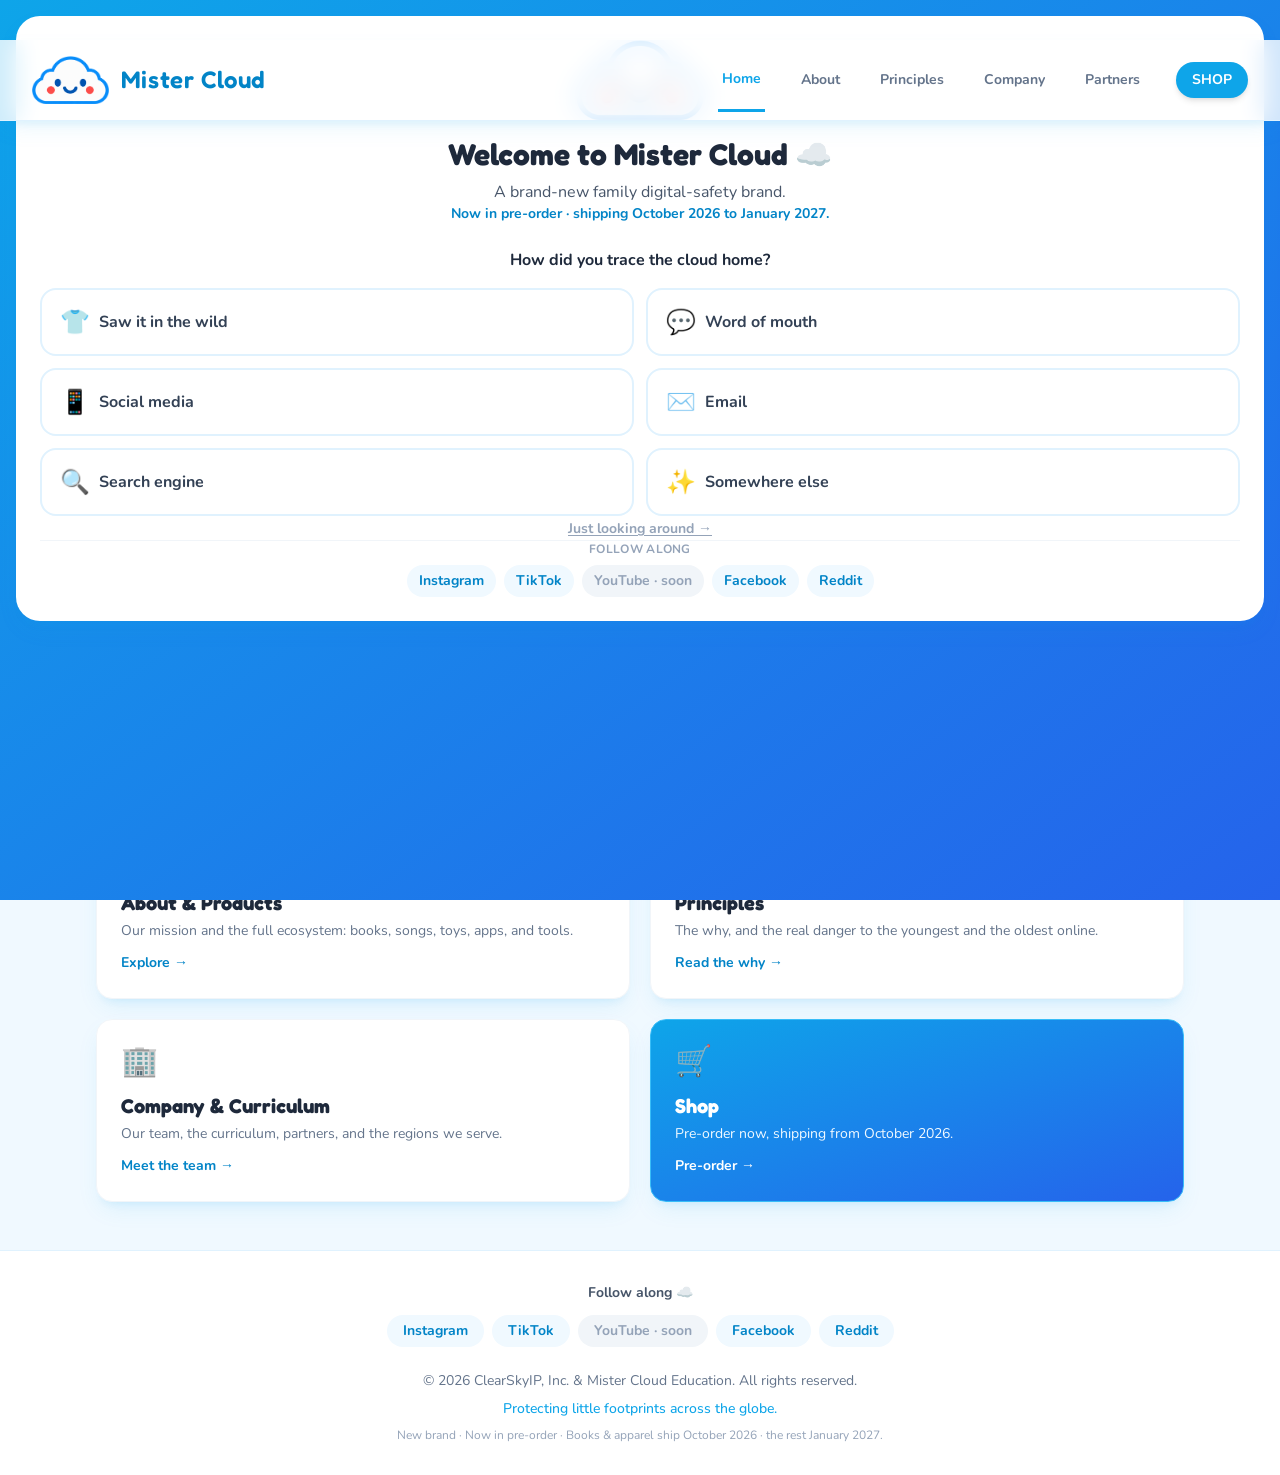
==== commit b7af247e: "Copy pass: remove all em-dashes and soften machine-writing tells Rewrite site copy to eliminate ever" ====
--- a/index.html
+++ b/index.html
@@ -3,8 +3,8 @@
 <head>
   <meta charset="UTF-8">
   <meta name="viewport" content="width=device-width, initial-scale=1.0">
-  <title>Mister Cloud — New Family Digital-Safety Brand · Pre-order Now</title>
-  <meta name="description" content="Mister Cloud is a brand-new family digital-safety brand — books, songs, toys, and tools that make the invisible internet visible. Now in pre-order; shipping from October 2026. Pause before you share.">
+  <title>Mister Cloud: New Family Digital-Safety Brand · Pre-order Now</title>
+  <meta name="description" content="Mister Cloud is a brand-new family digital-safety brand: books, songs, toys, and tools that make the invisible internet visible. Now in pre-order; shipping from October 2026. Pause before you share.">
   <link rel="canonical" href="https://mister.cloud/">
   <meta name="theme-color" content="#0A8CF5">
   <meta name="robots" content="index, follow">
@@ -13,16 +13,16 @@
   <!-- Social sharing (Open Graph + Twitter) -->
   <meta property="og:type" content="website">
   <meta property="og:site_name" content="Mister Cloud">
-  <meta property="og:title" content="Mister Cloud — New Brand · Now in Pre-order">
-  <meta property="og:description" content="A brand-new family digital-safety brand: books, songs, toys, and tools that make the invisible internet visible. Pre-order now — shipping from October 2026. Pause before you share.">
+  <meta property="og:title" content="Mister Cloud: New Brand · Now in Pre-order">
+  <meta property="og:description" content="A brand-new family digital-safety brand: books, songs, toys, and tools that make the invisible internet visible. Pre-order now, shipping from October 2026. Pause before you share.">
   <meta property="og:url" content="https://mister.cloud/">
   <meta property="og:image" content="https://mister.cloud/og-image.png">
   <meta property="og:image:width" content="1200">
   <meta property="og:image:height" content="630">
-  <meta property="og:image:alt" content="Mister Cloud — the friendly smiling cloud logo">
+  <meta property="og:image:alt" content="Mister Cloud, the friendly smiling cloud logo">
   <meta name="twitter:card" content="summary_large_image">
-  <meta name="twitter:title" content="Mister Cloud — New Brand · Now in Pre-order">
-  <meta name="twitter:description" content="A brand-new family digital-safety brand. Pre-order now — shipping from October 2026. Pause before you share.">
+  <meta name="twitter:title" content="Mister Cloud: New Brand · Now in Pre-order">
+  <meta name="twitter:description" content="A brand-new family digital-safety brand. Pre-order now, shipping from October 2026. Pause before you share.">
   <meta name="twitter:image" content="https://mister.cloud/og-image.png">
 
   <!-- Icons & manifest -->
@@ -143,14 +143,14 @@
   <!-- Skip link -->
   <a href="#main" class="sr-only focus:not-sr-only focus:absolute focus:top-2 focus:left-2 focus:z-[100] focus:bg-sky-500 focus:text-white focus:px-4 focus:py-2 focus:rounded-full focus:font-bold">Skip to content</a>
 
-  <!-- Welcome intro (first visit only) — asks how they found us -->
+  <!-- Welcome intro (first visit only): asks how they found us -->
   <div id="welcome-intro" class="hidden fixed inset-0 z-[95] bg-gradient-to-br from-sky-500 to-blue-600 overflow-y-auto" role="dialog" aria-modal="true" aria-labelledby="welcome-intro-title">
     <div class="min-h-full flex items-center justify-center p-4 sm:p-6">
       <div class="bg-white rounded-3xl soft-shadow w-full max-w-lg p-6 sm:p-9 text-center my-6">
         <img src="logos/mister-cloud-mark.png" alt="" class="h-20 w-auto mx-auto mb-4" aria-hidden="true">
         <h1 id="welcome-intro-title" class="text-3xl sm:text-4xl font-bold text-slate-800 brand-font mb-2">Welcome to Mister Cloud ☁️</h1>
         <p class="text-slate-600">A brand-new family digital-safety brand.</p>
-        <p class="text-sm text-sky-600 font-bold mb-6">Now in pre-order · shipping October 2026 – January 2027.</p>
+        <p class="text-sm text-sky-600 font-bold mb-6">Now in pre-order · shipping October 2026 to January 2027.</p>
         <p class="font-bold text-slate-800 mb-4">How did you trace the cloud home?</p>
         <div class="grid grid-cols-1 sm:grid-cols-2 gap-3">
           <button onclick="traceHome('in-the-wild')" class="intro-chip"><span class="text-2xl" aria-hidden="true">👕</span> Saw it in the wild</button>
@@ -180,7 +180,7 @@
   <div class="bg-gradient-to-br from-sky-500 to-blue-600 text-white text-center text-sm font-bold px-4 py-2.5">
     <span aria-hidden="true">☁️</span>
     <span class="uppercase tracking-wide text-sky-100">Now launching</span>
-    &mdash; a brand-new family digital-safety brand.
+    our brand-new family digital-safety brand.
     <button onclick="switchTab('shop-final')" class="underline underline-offset-2 hover:text-sky-100">Pre-order now</button>
     &middot; <span class="whitespace-nowrap">books &amp; apparel ship Oct 2026</span>, the rest Jan 2027.
   </div>
@@ -191,7 +191,7 @@
       <div class="flex justify-between items-center h-20 flex-wrap">
 
         <!-- Logo -->
-        <button onclick="switchTab('home')" class="flex-shrink-0 flex items-center gap-3" aria-label="Mister Cloud — home">
+        <button onclick="switchTab('home')" class="flex-shrink-0 flex items-center gap-3" aria-label="Mister Cloud home">
           <img src="logos/mister-cloud-mark.png" alt="" class="h-12 w-auto object-contain" aria-hidden="true">
           <span class="brand-font font-semibold text-2xl text-sky-600 tracking-wide">Mister Cloud</span>
         </button>
@@ -244,10 +244,10 @@
           Welcome to <span class="text-sky-500">Mister Cloud</span>
         </h1>
         <p class="text-lg text-slate-600 max-w-2xl mx-auto">
-          Making the invisible internet visible for the whole family &mdash; books, songs, toys, and tools that teach one calm habit: <strong class="text-slate-800">pause before you share.</strong>
+          Making the invisible internet visible for the whole family. Books, songs, toys, and tools that teach one calm habit: <strong class="text-slate-800">pause before you share.</strong>
         </p>
         <p class="text-base text-slate-500 max-w-2xl mx-auto">
-          Saw our logo out in the world? Welcome. ☁️ Everything is available to <strong class="text-sky-600">pre-order today</strong> &mdash; books &amp; apparel ship <strong class="text-slate-700">October 2026</strong>, everything else <strong class="text-slate-700">January 2027</strong>.
+          Saw our logo out in the world? Welcome. ☁️ Everything is available to <strong class="text-sky-600">pre-order today</strong>. Books &amp; apparel ship <strong class="text-slate-700">October 2026</strong>, everything else <strong class="text-slate-700">January 2027</strong>.
         </p>
       </div>
 
@@ -258,7 +258,7 @@
           <div class="space-y-4">
             <h2 id="welcome-heading" class="text-2xl md:text-3xl font-bold text-slate-800 brand-font">A calmer, safer internet for the whole family</h2>
             <p class="text-slate-600 leading-relaxed">
-              From toddlers who can tap a screen before they can talk, to grandparents facing scams built to exploit their trust, the most vulnerable members of every family are the most overlooked. Mister Cloud protects both ends of the household &mdash; turning the invisible internet into plain language and simple, memorable habits.
+              From toddlers who can tap a screen before they can talk, to grandparents facing scams built to exploit their trust, the most vulnerable members of every family are the most overlooked. Mister Cloud protects both ends of the household, turning the invisible internet into plain language and simple, memorable habits.
             </p>
             <p class="text-slate-600 leading-relaxed">
               Because when everyone in the family understands the internet a little better, the whole family is safer, <strong class="text-slate-800">together.</strong>
@@ -279,7 +279,7 @@
         <button onclick="switchTab('principles')" class="text-left bg-white rounded-2xl p-6 soft-shadow border border-slate-100 hover:border-sky-300 transition">
           <div class="text-3xl mb-3" aria-hidden="true">🛡️</div>
           <h3 class="text-xl font-bold text-slate-800 brand-font mb-1">Principles</h3>
-          <p class="text-slate-500 text-sm">The why &mdash; and the real danger to the youngest and the oldest online.</p>
+          <p class="text-slate-500 text-sm">The why, and the real danger to the youngest and the oldest online.</p>
           <span class="inline-block mt-3 text-sky-600 font-bold text-sm">Read the why &rarr;</span>
         </button>
         <button onclick="switchTab('company')" class="text-left bg-white rounded-2xl p-6 soft-shadow border border-slate-100 hover:border-sky-300 transition">
@@ -291,7 +291,7 @@
         <button onclick="switchTab('shop-final')" class="text-left bg-gradient-to-br from-sky-500 to-blue-600 text-white rounded-2xl p-6 soft-shadow border border-sky-400 hover:-translate-y-1 transition transform">
           <div class="text-3xl mb-3" aria-hidden="true">🛒</div>
           <h3 class="text-xl font-bold brand-font mb-1">Shop</h3>
-          <p class="text-sky-50 text-sm">Pre-order now &mdash; shipping from October 2026.</p>
+          <p class="text-sky-50 text-sm">Pre-order now, shipping from October 2026.</p>
           <span class="inline-block mt-3 font-bold text-sm">Pre-order &rarr;</span>
         </button>
       </div>
@@ -304,10 +304,10 @@
         <span class="inline-block py-1 px-3 rounded-full bg-sky-100 text-sky-600 font-bold text-xs uppercase tracking-wider">The Mister Cloud Shop</span>
         <h2 id="shop-heading" class="text-4xl md:text-5xl font-bold text-slate-800 brand-font">Everything to protect little footprints</h2>
         <p class="text-lg text-slate-600 leading-relaxed">
-          Books, songs, toys, zero-data apps, and family tools &mdash; one calm ecosystem that teaches the same habit: <strong class="text-slate-800">pause before you share.</strong>
+          Books, songs, toys, zero-data apps, and family tools, one calm ecosystem that teaches the same habit: <strong class="text-slate-800">pause before you share.</strong>
         </p>
         <p class="text-sm text-slate-700 bg-sky-50 border border-sky-100 rounded-full inline-block px-4 py-2">
-          🛒 <strong class="text-sky-600">Now in pre-order.</strong> Reserve any product today &mdash; books &amp; apparel ship <strong>October 2026</strong>, the rest <strong>January 2027</strong>.
+          🛒 <strong class="text-sky-600">Now in pre-order.</strong> Reserve any product today. Books &amp; apparel ship <strong>October 2026</strong>, the rest <strong>January 2027</strong>.
         </p>
       </div>
 
@@ -315,7 +315,7 @@
       <div class="bg-amber-50 border border-amber-100 rounded-3xl p-6 md:p-8 text-center max-w-3xl mx-auto">
         <span class="inline-flex items-center gap-2 py-1 px-3 rounded-full bg-amber-100 text-amber-700 font-bold text-xs uppercase tracking-wider mb-3"><span aria-hidden="true">⭐</span> Founding Family</span>
         <h3 class="text-2xl font-bold text-slate-800 brand-font mb-2">Be part of the first chapter</h3>
-        <p class="text-slate-600 max-w-xl mx-auto">Every pre-order makes you a Mister Cloud <strong class="text-slate-800">Founding Family</strong> &mdash; among the very first to bring these tools home, and the first to hear what comes next.</p>
+        <p class="text-slate-600 max-w-xl mx-auto">Every pre-order makes you a Mister Cloud <strong class="text-slate-800">Founding Family</strong>, among the very first to bring these tools home, and the first to hear what comes next.</p>
         <p id="founding-count" class="mt-3 font-bold text-amber-700 hidden"></p>
       </div>
 
@@ -325,7 +325,7 @@
       <!-- Count + pre-order note -->
       <div class="flex items-center justify-between gap-4 border-b border-sky-100 pb-4 flex-wrap">
         <p id="shop-count" class="text-sm font-bold text-slate-500"></p>
-        <p class="text-sm font-bold text-sky-600">Pre-order now · ships Oct 2026 – Jan 2027</p>
+        <p class="text-sm font-bold text-sky-600">Pre-order now · ships Oct 2026 to Jan 2027</p>
       </div>
 
       <!-- Product grid -->
@@ -334,7 +334,7 @@
       <!-- Launch news signup -->
       <div class="text-center bg-gradient-to-br from-sky-500 to-blue-600 text-white rounded-3xl soft-shadow p-8 md:p-12 mt-8">
         <h3 class="text-2xl md:text-3xl font-bold brand-font mb-3">Join the Cloud Club ☁️</h3>
-        <p class="text-sky-50 mb-6 max-w-xl mx-auto">Members hear it first &mdash; launch news, new drops, and free family digital-safety guides. No spam, just the good stuff.</p>
+        <p class="text-sky-50 mb-6 max-w-xl mx-auto">Members hear it first: launch news, new drops, and free family digital-safety guides. No spam, just the good stuff.</p>
         <form class="max-w-md mx-auto space-y-2" onsubmit="return handleWaitlist(event)">
           <label for="waitlist-name" class="sr-only">First name</label>
           <input type="text" id="waitlist-name" name="name" placeholder="First name" class="w-full px-4 py-3 rounded-full border border-transparent text-slate-800 focus:outline-none focus:ring-2 focus:ring-white">
@@ -344,7 +344,7 @@
             <button type="submit" class="bg-slate-900 text-white font-bold px-6 py-3 rounded-full hover:bg-slate-800 transition whitespace-nowrap">Keep me posted</button>
           </div>
         </form>
-        <p id="waitlist-msg" class="text-sm font-bold text-white mt-3 hidden">Almost there &mdash; check your inbox to confirm your email, and you&rsquo;re in. ☁️</p>
+        <p id="waitlist-msg" class="text-sm font-bold text-white mt-3 hidden">Almost there. Check your inbox to confirm your email, and you&rsquo;re in. ☁️</p>
       </div>
     </section>
 
@@ -352,16 +352,16 @@
     <section id="about" class="tab-section hidden space-y-12" aria-labelledby="about-heading">
       <div class="text-center space-y-4 max-w-3xl mx-auto">
         <span class="inline-block py-1 px-3 rounded-full bg-sky-100 text-sky-600 font-bold text-xs uppercase tracking-wider">Why families trust Mister Cloud</span>
-        <h2 id="about-heading" class="text-4xl md:text-5xl font-bold text-slate-800 brand-font">Built by the people who audit the internet &mdash; for their own kids first</h2>
+        <h2 id="about-heading" class="text-4xl md:text-5xl font-bold text-slate-800 brand-font">Built by the people who audit the internet, for their own kids first</h2>
       </div>
 
       <!-- Founder trust story -->
       <div class="bg-white rounded-3xl soft-shadow border border-sky-100 p-8 md:p-10 max-w-4xl mx-auto space-y-4 text-slate-600 leading-relaxed">
         <p>
-          Mister Cloud was created by a <strong class="text-slate-800">big-tech auditor who has invented patented bot-detection technology since 2017</strong> &mdash; the systems that tell real humans apart from automated fraud at internet scale. For years, that deep systems knowledge and investigative experience quietly kept his own family and immediate circle safer online.
+          Mister Cloud was created by a <strong class="text-slate-800">big-tech auditor who has invented patented bot-detection technology since 2017</strong>: the systems that tell real humans apart from automated fraud at internet scale. For years, that deep systems knowledge and investigative experience quietly kept his own family and immediate circle safer online.
         </p>
         <p>
-          His wife, a <strong class="text-slate-800">neuropsychology and child-development expert</strong>, helped him turn it into something a child could actually hold: a catalogue of curriculum, books, and toys that taught the children across their family how to be safe online &mdash; in language a toddler, a teen, and a grandparent could each understand.
+          His wife, a <strong class="text-slate-800">neuropsychology and child-development expert</strong>, helped him turn it into something a child could actually hold: a catalogue of curriculum, books, and toys that taught the children across their family how to be safe online, in language a toddler, a teen, and a grandparent could each understand.
         </p>
         <p class="brand-font text-lg font-bold text-sky-600">
           What they built to protect their own family is now shared with yours.
@@ -370,7 +370,7 @@
 
       <div class="text-center max-w-2xl mx-auto pt-2">
         <p class="text-lg text-slate-600 leading-relaxed">
-          We turn invisible data centers and subsea cables into familiar stories, teaching families the foundational habits of digital life &mdash; starting with <strong class="text-slate-800">pause before you share.</strong>
+          We turn invisible data centers and subsea cables into familiar stories, teaching families the foundational habits of digital life, starting with <strong class="text-slate-800">pause before you share.</strong>
         </p>
       </div>
 
@@ -383,7 +383,7 @@
             To teach data privacy, consent, and safe device habits through books, toys, and zero-data apps <strong class="text-white">before screen habits harden</strong>. We aim to move digital safety education earlier into a child&rsquo;s life through simple recognition and repetition.
           </p>
           <p class="text-lg md:text-xl text-sky-50 leading-relaxed">
-            Screens are everywhere, so our goal is to empower families to live with connected devices safely and without fear &mdash; building a population of internet users that do not reflexively share data with &ldquo;the cloud.&rdquo;
+            Screens are everywhere, so our goal is to help families live with connected devices safely and without fear, building a population of internet users that do not reflexively share data with &ldquo;the cloud.&rdquo;
           </p>
         </div>
       </div>
@@ -391,7 +391,7 @@
       <!-- What we make -->
       <div class="text-center max-w-2xl mx-auto space-y-2 pt-2">
         <h2 class="text-3xl font-bold text-slate-800 brand-font">The Mister Cloud ecosystem</h2>
-        <p class="text-slate-600">One calm system across books, apps, and tools &mdash; all available to pre-order now, shipping from October 2026.</p>
+        <p class="text-slate-600">One calm system across books, apps, and tools, all available to pre-order now, shipping from October 2026.</p>
       </div>
 
       <!-- Category: Books -->
@@ -438,9 +438,9 @@
       <div class="space-y-8">
         <div class="flex items-center gap-4 border-b-2 border-indigo-100 pb-4">
           <div class="bg-indigo-100 p-2 rounded-xl"><img src="logos/mister-cloud-mark.png" alt="" class="h-9 w-auto" aria-hidden="true"></div>
-          <h2 class="text-3xl font-bold text-slate-800 brand-font">Apps <span class="text-indigo-500 text-lg font-semibold mc-tip" tabindex="0" role="note" aria-label="Zero-Data means the app runs entirely on the device — no tracking, no accounts, and no data ever leaves your phone or tablet." data-tip="Runs entirely on the device — no tracking, no accounts, and no data ever leaves your phone or tablet.">[Zero-Data]</span></h2>
-        </div>
-        <p class="text-slate-500 leading-relaxed"><strong class="text-indigo-500">Zero-Data</strong> means the app runs <strong class="text-slate-700">entirely on the device</strong> &mdash; no tracking, no accounts, no ads, and no data ever leaves your phone or tablet.</p>
+          <h2 class="text-3xl font-bold text-slate-800 brand-font">Apps <span class="text-indigo-500 text-lg font-semibold mc-tip" tabindex="0" role="note" aria-label="Zero-Data means the app runs entirely on the device: no tracking, no accounts, and no data ever leaves your phone or tablet." data-tip="Runs entirely on the device: no tracking, no accounts, and no data ever leaves your phone or tablet.">[Zero-Data]</span></h2>
+        </div>
+        <p class="text-slate-500 leading-relaxed"><strong class="text-indigo-500">Zero-Data</strong> means the app runs <strong class="text-slate-700">entirely on the device</strong>: no tracking, no accounts, no ads, and no data ever leaves your phone or tablet.</p>
         <div class="grid md:grid-cols-2 gap-8">
           <div class="product-card bg-gradient-to-br from-white to-indigo-50 p-8 rounded-3xl border border-indigo-100 soft-shadow flex flex-col">
             <div class="flex justify-between items-start gap-4 mb-4">
@@ -504,14 +504,14 @@
             <div class="p-6 flex flex-col flex-grow">
               <div class="bg-slate-100 text-slate-600 text-xs font-bold px-2 py-1 rounded w-max mb-3">EVERYONE</div>
               <h3 class="text-xl font-bold text-slate-800 brand-font mb-2">Mister Cloud Armor Pack</h3>
-              <p class="text-slate-600 text-sm flex-grow mb-4">Branded sliding camera covers and microphone blockers for phones, tablets, and laptops &mdash; so the camera eye only sees, and the microphone only hears, when your family chooses. Includes RFID-protection sleeves.</p>
+              <p class="text-slate-600 text-sm flex-grow mb-4">Branded sliding camera covers and microphone blockers for phones, tablets, and laptops, so the camera eye only sees, and the microphone only hears, when your family chooses. Includes RFID-protection sleeves.</p>
               <button onclick="switchTab('shop-final')" class="w-full py-2 bg-slate-50 text-slate-600 font-bold rounded-lg hover:bg-amber-50 hover:text-amber-600 transition">Pre-order in Shop</button>
             </div>
           </div>
           <!-- Tower Catcher -->
           <div class="product-card bg-white rounded-2xl border border-slate-100 soft-shadow flex flex-col h-full overflow-hidden">
             <div class="aspect-[4/3] bg-gradient-to-br from-sky-50 to-blue-100 flex items-center justify-center p-4">
-              <svg viewBox="0 0 130 130" class="h-full w-auto" role="img" aria-label="Tower Catcher — a Game Boy-style handheld mapping cell towers from a car">
+              <svg viewBox="0 0 130 130" class="h-full w-auto" role="img" aria-label="Tower Catcher, a Game Boy-style handheld mapping cell towers from a car">
                 <rect x="20" y="6" width="90" height="120" rx="15" fill="#FBBF24" stroke="#0A1B2E" stroke-width="2.5"/>
                 <rect x="29" y="15" width="72" height="58" rx="7" fill="#0B4EA6"/>
                 <rect x="34" y="20" width="62" height="48" rx="3" fill="#DFF3D8"/>
@@ -529,7 +529,7 @@
             <div class="p-6 flex flex-col flex-grow">
               <div class="bg-sky-100 text-sky-600 text-xs font-bold px-2 py-1 rounded w-max mb-3">KIDS / TEENS</div>
               <h3 class="text-xl font-bold text-slate-800 brand-font mb-2">The Tower Catcher</h3>
-              <p class="text-slate-600 text-sm flex-grow mb-4">A Game Boy-style handheld that maps live cell-tower handoffs from the backseat. Watch the signal jump tower to tower, measure its strength, and chart the invisible network rolling by &mdash; turning every road trip into proof that the internet has a body.</p>
+              <p class="text-slate-600 text-sm flex-grow mb-4">A Game Boy-style handheld that maps live cell-tower handoffs from the backseat. Watch the signal jump tower to tower, measure its strength, and chart the invisible network rolling by, turning every road trip into proof that the internet has a body.</p>
               <button onclick="switchTab('shop-final')" class="w-full py-2 bg-slate-50 text-slate-600 font-bold rounded-lg hover:bg-amber-50 hover:text-amber-600 transition">Pre-order in Shop</button>
             </div>
           </div>
@@ -549,7 +549,7 @@
             <div class="p-6 flex flex-col flex-grow">
               <div class="bg-purple-100 text-purple-600 text-xs font-bold px-2 py-1 rounded w-max mb-3">FAMILY</div>
               <h3 class="text-xl font-bold text-slate-800 brand-font mb-2">Cone of Digital Silence</h3>
-              <p class="text-slate-600 text-sm flex-grow mb-4">A space-saving mesh Faraday tent for phones. Slip everyone&rsquo;s devices inside and the signal simply can&rsquo;t reach them &mdash; no jammer, just physics &mdash; so families and loved ones share real time together, free of Mister Cloud&rsquo;s interruptions. An hour, or a whole evening, without notifications; step out any moment a real emergency needs you.</p>
+              <p class="text-slate-600 text-sm flex-grow mb-4">A space-saving mesh Faraday tent for phones. Slip everyone&rsquo;s devices inside and the signal simply can&rsquo;t reach them (no jammer, just physics), so families and loved ones share real time together, free of Mister Cloud&rsquo;s interruptions. An hour, or a whole evening, without notifications; step out any moment a real emergency needs you.</p>
               <button onclick="switchTab('shop-final')" class="w-full py-2 bg-slate-50 text-slate-600 font-bold rounded-lg hover:bg-amber-50 hover:text-amber-600 transition">Pre-order in Shop</button>
             </div>
           </div>
@@ -609,7 +609,7 @@
           <div class="bg-white p-8 rounded-3xl soft-shadow border border-amber-50">
             <div class="w-14 h-14 bg-amber-100 rounded-2xl flex items-center justify-center mb-4"><span class="text-2xl" aria-hidden="true">&#128155;</span></div>
             <h3 class="text-xl font-bold text-slate-800 brand-font mb-2">Our elders</h3>
-            <p class="text-slate-600 leading-relaxed">Grandparents face calls, texts, and emails engineered to exploit their love and their fears &mdash; the &ldquo;your grandchild is in trouble&rdquo; call, the &ldquo;you owe back taxes&rdquo; threat. Grandparent Mode gives them the context and the calm to recognize a scam before it works.</p>
+            <p class="text-slate-600 leading-relaxed">Grandparents face calls, texts, and emails engineered to exploit their love and their fears: the &ldquo;your grandchild is in trouble&rdquo; call, the &ldquo;you owe back taxes&rdquo; threat. Grandparent Mode gives them the context and the calm to recognize a scam before it works.</p>
           </div>
         </div>
       </div>
@@ -624,17 +624,17 @@
           <div class="bg-white p-8 rounded-3xl soft-shadow border-t-8 border-sky-400">
             <p class="text-sky-600 font-bold text-xs uppercase tracking-wider mb-2">Early years · 0–5</p>
             <p class="brand-font text-2xl font-bold text-slate-800 mb-3">&ldquo;No thank you, Mister Cloud.&rdquo;</p>
-            <p class="text-slate-600 leading-relaxed">Devices have more senses than we can see &mdash; an eye that wants to look, an ear that wants to listen. We plant a gentle, friendly skepticism of big digital systems before it&rsquo;s even a lesson.</p>
+            <p class="text-slate-600 leading-relaxed">Devices have more senses than we can see: an eye that wants to look, an ear that wants to listen. We plant a gentle, friendly skepticism of big digital systems before it&rsquo;s even a lesson.</p>
           </div>
           <div class="bg-white p-8 rounded-3xl soft-shadow border-t-8 border-amber-400">
             <p class="text-amber-600 font-bold text-xs uppercase tracking-wider mb-2">Kids · 5–12</p>
             <p class="brand-font text-2xl font-bold text-slate-800 mb-3">&ldquo;Pause before you share.&rdquo;</p>
-            <p class="text-slate-600 leading-relaxed">A single beat of thought &mdash; before you tap, post, or send &mdash; that turns sharing from a reflex into a choice.</p>
+            <p class="text-slate-600 leading-relaxed">A single beat of thought, before you tap, post, or send, turns sharing from a reflex into a choice.</p>
           </div>
           <div class="bg-white p-8 rounded-3xl soft-shadow border-t-8 border-violet-400">
             <p class="text-violet-600 font-bold text-xs uppercase tracking-wider mb-2">Adolescents · 13+</p>
             <p class="brand-font text-2xl font-bold text-slate-800 mb-3">&ldquo;Free still has a cost: your attention.&rdquo;</p>
-            <p class="text-slate-600 leading-relaxed">The apps and feeds that charge nothing are paid for with time, focus, and data. We teach teens to see the trade &mdash; and decide it on purpose.</p>
+            <p class="text-slate-600 leading-relaxed">The apps and feeds that charge nothing are paid for with time, focus, and data. We teach teens to see the trade, and decide it on purpose.</p>
           </div>
         </div>
       </div>
@@ -643,61 +643,61 @@
       <div class="max-w-3xl mx-auto space-y-5 pt-4 text-lg text-slate-600 leading-relaxed">
         <h2 class="text-3xl font-bold text-slate-800 brand-font text-center leading-tight">The invisible internet is a physical web.<br><span class="text-sky-500">We give you the map so you don&rsquo;t feel lost.</span></h2>
         <p>Most people are never taught the basics: where their phone or tablet fits into the larger internet, and the order of operations by which a message actually travels from one place to another.</p>
-        <p>That single understanding &mdash; that the internet has a physical body, and information moves through it in a predictable order &mdash; transforms how a person navigates the web. A suspicious text becomes easier to question. An urgent pop-up loses its power. Sharing becomes a choice, not a reflex.</p>
+        <p>That single understanding, that the internet has a physical body and information moves through it in a predictable order, transforms how a person navigates the web. A suspicious text becomes easier to question. An urgent pop-up loses its power. Sharing becomes a choice, not a reflex.</p>
       </div>
 
       <!-- The Mister Cloud family: the four skies -->
       <div class="space-y-8 pt-4">
         <div class="text-center max-w-2xl mx-auto space-y-3">
           <h2 class="text-3xl font-bold text-slate-800 brand-font">Meet the family: the four skies</h2>
-          <p class="text-slate-600">Real clouds sort themselves by altitude and shape &mdash; and so does the internet. Each member of the Mister Cloud family makes one invisible layer easy to picture.</p>
+          <p class="text-slate-600">Real clouds sort themselves by altitude and shape, and so does the internet. Each member of the Mister Cloud family makes one invisible layer easy to picture.</p>
         </div>
         <div class="grid sm:grid-cols-2 lg:grid-cols-4 gap-6">
           <!-- Cumi -->
           <div class="bg-white rounded-3xl p-6 soft-shadow border-t-8 border-emerald-400 flex flex-col items-center text-center">
             <div class="h-20 flex items-center justify-center mb-3">
-              <svg viewBox="0 0 84 66" class="h-16 w-auto" role="img" aria-label="Cumi — a round puffy cloud">
+              <svg viewBox="0 0 84 66" class="h-16 w-auto" role="img" aria-label="Cumi, a round puffy cloud">
                 <g fill="#34d399"><circle cx="28" cy="38" r="13"/><circle cx="48" cy="31" r="16"/><circle cx="61" cy="39" r="11"/><rect x="18" y="39" width="50" height="16" rx="8"/></g>
               </svg>
             </div>
             <h3 class="text-xl font-bold text-slate-800 brand-font">Cumi</h3>
             <p class="text-emerald-600 font-bold text-xs uppercase tracking-wider mb-2">Local Tier · 0–2 km</p>
-            <p class="text-slate-600 text-sm">Your own devices &amp; local storage &mdash; the files right here on your phone, tablet, and hard drive.</p>
+            <p class="text-slate-600 text-sm">Your own devices &amp; local storage: the files right here on your phone, tablet, and hard drive.</p>
           </div>
           <!-- Alto -->
           <div class="bg-white rounded-3xl p-6 soft-shadow border-t-8 border-amber-400 flex flex-col items-center text-center">
             <div class="h-20 flex items-center justify-center mb-3">
-              <svg viewBox="0 0 84 66" class="h-16 w-auto" role="img" aria-label="Alto — a cluster of linked cloud puffs">
+              <svg viewBox="0 0 84 66" class="h-16 w-auto" role="img" aria-label="Alto, a cluster of linked cloud puffs">
                 <g fill="#fbbf24"><circle cx="26" cy="40" r="11"/><circle cx="42" cy="33" r="14"/><circle cx="57" cy="40" r="11"/><rect x="18" y="40" width="46" height="15" rx="7"/></g>
                 <circle cx="34" cy="37" r="2.5" fill="#fff"/><circle cx="50" cy="37" r="2.5" fill="#fff"/>
               </svg>
             </div>
             <h3 class="text-xl font-bold text-slate-800 brand-font">Alto</h3>
             <p class="text-amber-600 font-bold text-xs uppercase tracking-wider mb-2">Network Tier · 2–7 km</p>
-            <p class="text-slate-600 text-sm">Cloud syncing &amp; collaboration &mdash; the shared drives that patch everyone&rsquo;s copies together.</p>
+            <p class="text-slate-600 text-sm">Cloud syncing &amp; collaboration: the shared drives that patch everyone&rsquo;s copies together.</p>
           </div>
           <!-- Ciri -->
           <div class="bg-white rounded-3xl p-6 soft-shadow border-t-8 border-violet-400 flex flex-col items-center text-center">
             <div class="h-20 flex items-center justify-center mb-3">
-              <svg viewBox="0 0 84 66" class="h-16 w-auto" role="img" aria-label="Ciri — sleek, swept-back wispy streaks">
+              <svg viewBox="0 0 84 66" class="h-16 w-auto" role="img" aria-label="Ciri, sleek swept-back wispy streaks">
                 <g stroke="#a78bfa" stroke-width="5" stroke-linecap="round" fill="none"><path d="M16 24 q22 -7 50 0"/><path d="M20 38 q22 -7 46 0"/><path d="M28 52 q18 -6 38 0"/></g>
               </svg>
             </div>
             <h3 class="text-xl font-bold text-slate-800 brand-font">Ciri</h3>
             <p class="text-violet-600 font-bold text-xs uppercase tracking-wider mb-2">Global Tier · 7 km+</p>
-            <p class="text-slate-600 text-sm">High-speed internet &amp; global streams &mdash; fiber, 5G, and the data racing around the world.</p>
+            <p class="text-slate-600 text-sm">High-speed internet &amp; global streams: fiber, 5G, and the data racing around the world.</p>
           </div>
           <!-- Nimbus -->
           <div class="bg-white rounded-3xl p-6 soft-shadow border-t-8 border-slate-400 flex flex-col items-center text-center">
             <div class="h-20 flex items-center justify-center mb-3">
-              <svg viewBox="0 0 84 66" class="h-16 w-auto" role="img" aria-label="Nimbus — a towering storm cloud with a lightning bolt">
+              <svg viewBox="0 0 84 66" class="h-16 w-auto" role="img" aria-label="Nimbus, a towering storm cloud with a lightning bolt">
                 <g fill="#94a3b8"><circle cx="28" cy="28" r="13"/><circle cx="48" cy="22" r="16"/><circle cx="61" cy="30" r="11"/><rect x="18" y="28" width="50" height="15" rx="7"/></g>
                 <path d="M44 38 l-9 15 h7 l-4 13 15 -19 h-7 l5 -9 z" fill="#eab308"/>
               </svg>
             </div>
             <h3 class="text-xl font-bold text-slate-800 brand-font">Nimbus</h3>
             <p class="text-slate-500 font-bold text-xs uppercase tracking-wider mb-2">Processing Tier · the giants</p>
-            <p class="text-slate-600 text-sm">Big data, AI &amp; cybersecurity &mdash; the server farms that crunch, decide, and defend.</p>
+            <p class="text-slate-600 text-sm">Big data, AI &amp; cybersecurity: the server farms that crunch, decide, and defend.</p>
           </div>
         </div>
       </div>
@@ -713,24 +713,24 @@
           <div class="bg-white p-8 rounded-3xl soft-shadow border border-sky-50">
             <div class="w-14 h-14 bg-sky-100 rounded-2xl flex items-center justify-center mb-4"><span class="text-2xl" aria-hidden="true">🌤️</span></div>
             <h3 class="text-xl font-bold text-slate-800 brand-font mb-2">From the real sky to the digital cloud</h3>
-            <p class="text-slate-600 leading-relaxed">We connect the intangible to the tangible. A child who can read the real sky &mdash; the afternoon &ldquo;popcorn&rdquo; clouds, a rain curtain sweeping the coast, the bruise-dark belly of a storm &mdash; can learn to read the digital &ldquo;cloud&rdquo; the same way. We teach the light behind the screens they see everywhere, so the invisible internet stops feeling like magic and starts feeling like weather: physical, patterned, and knowable.</p>
+            <p class="text-slate-600 leading-relaxed">We connect the intangible to the tangible. A child who can read the real sky (the afternoon &ldquo;popcorn&rdquo; clouds, a rain curtain sweeping the coast, the bruise-dark belly of a storm) can learn to read the digital &ldquo;cloud&rdquo; the same way. We teach the light behind the screens they see everywhere, so the invisible internet stops feeling like magic and starts feeling like weather: physical, patterned, and knowable.</p>
           </div>
           <!-- Privacy as a jungle game -->
           <div class="bg-white p-8 rounded-3xl soft-shadow border border-emerald-50">
             <div class="w-14 h-14 bg-emerald-100 rounded-2xl flex items-center justify-center mb-4"><span class="text-2xl" aria-hidden="true">🦎</span></div>
             <h3 class="text-xl font-bold text-slate-800 brand-font mb-2">Privacy, taught like a jungle game</h3>
-            <p class="text-slate-600 leading-relaxed">Data privacy is usually a scary conversation. We make it a safari. In the Digital Jungle, animal friends outsmart the &ldquo;Without-Asking Watchers&rdquo; with camouflage &mdash; the Moth confuses a camera, the Zebra&rsquo;s stripes scramble the sorters, the Chameleon says &ldquo;no thank you&rdquo; to being tracked. It teaches our most vulnerable to be protective and nimble about the data their devices generate &mdash; playfully, without fear.</p>
+            <p class="text-slate-600 leading-relaxed">Data privacy is usually a scary conversation. We make it a safari. In the Digital Jungle, animal friends outsmart the &ldquo;Without-Asking Watchers&rdquo; with camouflage: the Moth confuses a camera, the Zebra&rsquo;s stripes scramble the sorters, the Chameleon says &ldquo;no thank you&rdquo; to being tracked. It teaches our most vulnerable to be protective and nimble about the data their devices generate, playfully and without fear.</p>
           </div>
           <!-- Content over hours -->
           <div class="bg-white p-8 rounded-3xl soft-shadow border border-amber-50">
             <div class="w-14 h-14 bg-amber-100 rounded-2xl flex items-center justify-center mb-4"><span class="text-2xl" aria-hidden="true">🎯</span></div>
             <h3 class="text-xl font-bold text-slate-800 brand-font mb-2">It&rsquo;s not the hours, it&rsquo;s the choices</h3>
-            <p class="text-slate-600 leading-relaxed">Screen time isn&rsquo;t the whole story. <strong class="text-slate-800">What</strong> a child watches, plays, and listens to shapes them far more than whether it was one hour or five. We help families focus on content and intention over a stopwatch &mdash; choosing well beats simply choosing less.</p>
+            <p class="text-slate-600 leading-relaxed">Screen time isn&rsquo;t the whole story. <strong class="text-slate-800">What</strong> a child watches, plays, and listens to shapes them more than whether it was one hour or five. We help families focus on content and intention over a stopwatch. Choosing well beats simply choosing less.</p>
           </div>
           <!-- Child safety -->
           <div class="bg-white p-8 rounded-3xl soft-shadow border border-red-50">
             <div class="w-14 h-14 bg-red-100 rounded-2xl flex items-center justify-center mb-4"><span class="text-2xl" aria-hidden="true">🛡️</span></div>
-            <h3 class="text-xl font-bold text-slate-800 brand-font mb-2">Safer citizens, safer children &mdash; online and off</h3>
+            <h3 class="text-xl font-bold text-slate-800 brand-font mb-2">Safer citizens, safer children, online and off</h3>
             <p class="text-slate-600 leading-relaxed">Child safety doesn&rsquo;t stop at the screen. We stand firmly against the exploitation of children online, including CSAM, and we believe the strongest protection is a population of aware, skeptical, caring internet citizens. Every family that understands how the internet really works makes every child a little safer, everywhere.</p>
           </div>
         </div>
@@ -740,7 +740,7 @@
       <div class="text-center bg-gradient-to-br from-sky-500 to-blue-600 text-white rounded-3xl soft-shadow p-8 md:p-12 max-w-4xl mx-auto">
         <p class="text-sky-100 font-bold uppercase tracking-widest text-xs mb-2">Our promise</p>
         <h2 class="text-2xl md:text-3xl font-bold brand-font mb-3">Keeping entire families safer, together</h2>
-        <p class="text-sky-50 max-w-2xl mx-auto leading-relaxed">Protect our elders&rsquo; hearts. Protect our little ones&rsquo; footprints. Peace of mind for parents and heads of household &mdash; because when everyone in the family understands the internet a little better, the whole family is safer, together.</p>
+        <p class="text-sky-50 max-w-2xl mx-auto leading-relaxed">Protect our elders&rsquo; hearts. Protect our little ones&rsquo; footprints. Peace of mind for parents and heads of household, because when everyone in the family understands the internet a little better, the whole family is safer, together.</p>
       </div>
     </section>
 
@@ -753,10 +753,10 @@
         <span class="inline-block py-1 px-3 rounded-full bg-sky-100 text-sky-600 font-bold text-xs uppercase tracking-wider">Company &amp; Curricular Background</span>
         <h2 id="company-heading" class="text-4xl font-bold text-slate-800 brand-font">About Us &amp; Co.</h2>
         <p class="text-xl text-slate-600 leading-relaxed">
-          We are professional digital auditors and child-development specialists &mdash; the team behind a globally recognized anti-bot, media-verification, and user-privacy technology business &mdash; bringing enterprise-grade expertise to the family, not just good intentions.
+          We are professional digital auditors and child-development specialists, the team behind a globally recognized anti-bot, media-verification, and user-privacy technology business. We bring enterprise-grade expertise home to families.
         </p>
         <p class="text-xl text-slate-600 leading-relaxed font-semibold">
-          Building a better future internet by empowering its participants.
+          Building a better future internet by helping the people who use it.
         </p>
         <div class="flex flex-wrap justify-center gap-2 pt-1">
           <span class="px-4 py-1.5 rounded-full bg-sky-50 text-sky-600 font-bold text-sm">Anti-Bot &amp; Fraud</span>
@@ -815,7 +815,7 @@
             </div>
             <h3 class="text-2xl font-bold text-slate-800 brand-font mb-2">Badal Sahib</h3>
             <p class="text-amber-600 font-bold mb-4 uppercase tracking-wider text-sm">South Asia</p>
-            <p class="text-slate-600">Made for the world&rsquo;s most populous region &mdash; the families living under the clouds of the Himalayas: India, Pakistan, Bangladesh, Nepal, and Sri Lanka.</p>
+            <p class="text-slate-600">Made for the world&rsquo;s most populous region, the families living under the clouds of the Himalayas: India, Pakistan, Bangladesh, Nepal, and Sri Lanka.</p>
           </div>
         </div>
       </div>
@@ -835,10 +835,10 @@
           <div class="bg-sky-100 p-3 rounded-xl"><span class="text-2xl" aria-hidden="true">🤝</span></div>
           <h3 class="text-2xl md:text-3xl font-bold text-slate-800 brand-font">Co-brand a kit for your customers or team</h3>
         </div>
-        <p class="text-slate-600 leading-relaxed max-w-3xl">Add your logo to a Mister Cloud kit and give it to the families you serve. A warm, genuinely useful gift that shows you take their safety seriously &mdash; the way leading brands hand out more than a mug.</p>
+        <p class="text-slate-600 leading-relaxed max-w-3xl">Add your logo to a Mister Cloud kit and give it to the families you serve. A warm, genuinely useful gift that shows you take their safety seriously, the way leading brands hand out more than a mug.</p>
         <ul class="grid sm:grid-cols-3 gap-4">
-          <li class="bg-sky-50 rounded-2xl p-4 text-sm text-slate-600"><strong class="block text-slate-800 mb-1">Banks &amp; insurers</strong>Co-branded Scam-Spotter &amp; Grandparent kits &mdash; fraud prevention that protects your customers and your losses.</li>
-          <li class="bg-sky-50 rounded-2xl p-4 text-sm text-slate-600"><strong class="block text-slate-800 mb-1">Cybersecurity &amp; telecom</strong>The Armor Pack and privacy tools, in your brand &mdash; security made tangible for whole families.</li>
+          <li class="bg-sky-50 rounded-2xl p-4 text-sm text-slate-600"><strong class="block text-slate-800 mb-1">Banks &amp; insurers</strong>Co-branded Scam-Spotter &amp; Grandparent kits: fraud prevention that protects your customers and your losses.</li>
+          <li class="bg-sky-50 rounded-2xl p-4 text-sm text-slate-600"><strong class="block text-slate-800 mb-1">Cybersecurity &amp; telecom</strong>The Armor Pack and privacy tools, in your brand: security made tangible for whole families.</li>
           <li class="bg-sky-50 rounded-2xl p-4 text-sm text-slate-600"><strong class="block text-slate-800 mb-1">Pediatric, parenting &amp; benefits</strong>New-family starter bundles for the parents and grandparents you already reach.</li>
         </ul>
         <div>
@@ -1058,12 +1058,12 @@
   <!-- Storefront -->
   <script>
     /* =========================================================================
-       LAUNCH CONFIG — edit these, no other code changes needed.
+       LAUNCH CONFIG. Edit these, no other code changes needed.
        ========================================================================= */
 
     // The month/year everything ships. Shown across the site.
     // "Founding Family" momentum counter. Set this to your REAL pre-order count
-    // once orders come in (via Stripe). Leave 0 and the counter stays hidden —
+    // once orders come in (via Stripe). Leave 0 and the counter stays hidden;
     // never ship a fabricated number.
     const FOUNDING_FAMILIES = 0;
 
@@ -1079,19 +1079,19 @@
 
     // The Shopify storefront lives here. Once products are live in Shopify we can
     // point the pre-order buttons at their product pages (e.g. `${SHOP_URL}/products/<handle>`)
-    // instead of the Stripe links below — a one-line swap per product.
+    // instead of the Stripe links below, a one-line swap per product.
     const SHOP_URL = 'https://shop.mister.cloud';
 
     // Attribution / generic log endpoint (the welcome "how did you find us"
     // answers POST here). Formspree/Getform/Basin, etc. Leave '' to skip.
     const FORM_ENDPOINT = '';   // e.g. 'https://formspree.io/f/xxxxxxx'
 
-    // Parents' newsletter — paste your email service's form ACTION URL
+    // Parents' newsletter: paste your email service's form ACTION URL
     // (MailerLite, Kit/ConvertKit, …). Turn on DOUBLE OPT-IN in that service so
     // subscribers confirm by email before they're added. Sends `name` + `email`.
     const NEWSLETTER_ENDPOINT = '';
 
-    // STRIPE PAYMENT LINKS — paste one Stripe Payment Link URL per product.
+    // STRIPE PAYMENT LINKS: paste one Stripe Payment Link URL per product.
     // Key = product id (see the PRODUCTS array below). Create each link in the
     // Stripe Dashboard (Products → Payment links). Any product left '' shows a
     // friendly "link coming soon" message instead of a broken button.
@@ -1116,7 +1116,7 @@
       'grandparent-kit': '', 'scam-guide': '', 'password-kit': '', 'concierge-audit': '',
       // Bundles
       'first-launch': '', 'armor-kit': '',
-      // (safety-checklist = free, educator kits = contact — handled without a link)
+      // (safety-checklist = free, educator kits = contact; handled without a link)
     };
 
     /* ===================== end launch config ===================== */
@@ -1168,16 +1168,16 @@
 
     // Each product: id, name, cat, age[], ageLabel, price (0 = use priceLabel), priceLabel?, emoji, blurb, desc?, teaches?, logo?
     const PRODUCTS = [
-      // — Board books (Tots) —
+      // Board books (Tots)
       { id:'tap-tap', name:'“Tap, Tap, Mister Cloud”', cat:'board', age:['tots'], ageLabel:'Tots 0–3', price:9, emoji:'👆', blurb:'A gentle first look at touchscreens and the friendly icons a child taps every day.', teaches:['Recognize the screen and its basic icons','First words: yes, no, and ask'] },
       { id:'click-clack', name:'“Click, Clack, Mister Cloud”', cat:'board', age:['tots'], ageLabel:'Tots 0–3', price:9, emoji:'⌨️', blurb:'An introduction to keyboard devices and the physical sounds of digital interaction.' },
-      { id:'camera-eye', name:'The Camera Eye', cat:'board', age:['tots','kids'], ageLabel:'Tots & Kids', price:9, emoji:'📷', blurb:'Meet the little lens that can see — and learn to say “off you go” until we choose to share.', teaches:['Cameras and consent','“Wait until someone we know says hello.”'] },
+      { id:'camera-eye', name:'The Camera Eye', cat:'board', age:['tots','kids'], ageLabel:'Tots & Kids', price:9, emoji:'📷', blurb:'Meet the little lens that can see, and learn to say “off you go” until we choose to share.', teaches:['Cameras and consent','“Wait until someone we know says hello.”'] },
       { id:'microphone-ear', name:'The Microphone Ear', cat:'board', age:['tots','kids'], ageLabel:'Tots & Kids', price:9, emoji:'🎤', blurb:'What can the microphone ear hear? A calm intro to when a device is listening.' },
       { id:'forever-box', name:'The Forever Box', cat:'board', age:['tots','kids'], ageLabel:'Tots & Kids', price:9, emoji:'📦', blurb:'Some things, once shared, stay forever. A gentle first idea about the permanence of posting.' },
       { id:'cloud-lock-camera', name:'“Cloud, Lock, Camera”', cat:'board', age:['tots'], ageLabel:'Tots 0–3', price:8, emoji:'🔒', blurb:'A high-contrast first-words board book of the icons that run a child’s digital world.' },
       { id:'peekaboo', name:'“Peekaboo, Mister Cloud”', cat:'board', age:['tots'], ageLabel:'Tots 0–3', price:10, emoji:'👀', blurb:'A lift-the-flap game of hide-and-seek that introduces cameras, sensors, and permission.' },
 
-      // — Physical-Internet mini-series (Kids) —
+      // Physical-Internet mini-series (Kids)
       { id:'where-picture-go', name:'Where Does My Picture Go?', cat:'book', age:['kids'], ageLabel:'Kids 4–7', price:12, emoji:'🖼️', blurb:'A slider book that follows a photo from tablet to router, through a path, to a family member.', desc:'A slider book that follows a photo from tablet to router, through a path, to a family member. It ends where every Mister Cloud story ends: pause before sharing.', teaches:['The internet has a body','Pause before you share'] },
       { id:'ocean-road', name:'Under the Ocean Internet Road', cat:'book', age:['kids'], ageLabel:'Kids 4–7', price:12, emoji:'🌊', blurb:'A lift-the-flap ocean book revealing that some messages travel through cables under the sea.' },
       { id:'cloud-sleeps', name:'Where Mister Cloud Sleeps', cat:'book', age:['kids'], ageLabel:'Kids 4–7', price:12, emoji:'🏢', blurb:'A data-center book showing that “the cloud” is real computer buildings, not just sky clouds.' },
@@ -1185,57 +1185,57 @@
       { id:'sky-internet', name:'Internet From the Sky', cat:'book', age:['kids'], ageLabel:'Kids 5–8', price:12, emoji:'🛰️', blurb:'A later-stage satellite book showing how new pathways reach places that are hard to wire.' },
       { id:'map-the-web', name:'Map The Web', cat:'book', age:['kids'], ageLabel:'Kids 4–12', price:13, emoji:'🕸️', blurb:'An introduction to the physical body of the internet and how data and media move around the world.' },
       { id:'message-journey-book', name:'The Message Journey Storybook', cat:'book', age:['kids'], ageLabel:'Kids 4–12', price:14, emoji:'✉️', blurb:'The printed companion to the app: follow a photo through 13 real stops from your device to grandma’s.' },
-      { id:'coastal-lab', name:'Coastal Weather Lab Activity Guide', cat:'book', age:['kids'], ageLabel:'Kids 6–12', price:12, emoji:'⛅', blurb:'An explorer’s guide to reading the sky — sea breezes, rain curtains, and cloud “traffic” — linking real clouds to Mister Cloud.' },
-
-      // — Digital Jungle (Kids) —
-      { id:'magic-moth', name:'The Magic Moth', cat:'jungle', age:['kids'], ageLabel:'Kids 4–12', price:12, emoji:'🦋', blurb:'Book 1 — Facial recognition. The Snapping Bird photographs everyone without asking; the Moth’s owl-eye patterns confuse the camera.', teaches:['Cameras and consent','Automated vision can be imperfect'] },
-      { id:'dazzle-zebra', name:'The Dazzle Zebra', cat:'jungle', age:['kids'], ageLabel:'Kids 4–12', price:12, emoji:'🦓', blurb:'Book 2 — Data profiling. When the zebras run together their stripes become a puzzle, and the Sorting Lion drops his labels.', teaches:['Data obfuscation','Say no to unnecessary collection'] },
-      { id:'quiet-chameleon', name:'The Quiet Chameleon', cat:'jungle', age:['kids'], ageLabel:'Kids 4–12', price:12, emoji:'🦎', blurb:'Book 3 — Geolocation. The Chameleon changes colors, says “No thank you,” and the Seeking Snake slides past.', teaches:['Opting out of location sharing'] },
-      { id:'leopard-leaves', name:'The Leopard in the Leaves', cat:'jungle', age:['kids'], ageLabel:'Kids 4–12', price:12, emoji:'🐆', blurb:'Book 4 — Phishing & scams. A tricky link hides like a leopard in leaves; pausing reveals the clues.', teaches:['The power of the pause','Ask a trusted grown-up'] },
-      { id:'jungle-set', name:'Digital Jungle — Complete 4-Book Set', cat:'jungle', age:['kids'], ageLabel:'Kids 4–12', price:40, emoji:'📚', blurb:'All four Masters of Camouflage stories in one gift box.' },
-
-      // — Teens —
+      { id:'coastal-lab', name:'Coastal Weather Lab Activity Guide', cat:'book', age:['kids'], ageLabel:'Kids 6–12', price:12, emoji:'⛅', blurb:'An explorer’s guide to reading the sky: sea breezes, rain curtains, and cloud “traffic,” all linking real clouds to Mister Cloud.' },
+
+      // Digital Jungle (Kids)
+      { id:'magic-moth', name:'The Magic Moth', cat:'jungle', age:['kids'], ageLabel:'Kids 4–12', price:12, emoji:'🦋', blurb:'Book 1: Facial recognition. The Snapping Bird photographs everyone without asking; the Moth’s owl-eye patterns confuse the camera.', teaches:['Cameras and consent','Automated vision can be imperfect'] },
+      { id:'dazzle-zebra', name:'The Dazzle Zebra', cat:'jungle', age:['kids'], ageLabel:'Kids 4–12', price:12, emoji:'🦓', blurb:'Book 2: Data profiling. When the zebras run together their stripes become a puzzle, and the Sorting Lion drops his labels.', teaches:['Data obfuscation','Say no to unnecessary collection'] },
+      { id:'quiet-chameleon', name:'The Quiet Chameleon', cat:'jungle', age:['kids'], ageLabel:'Kids 4–12', price:12, emoji:'🦎', blurb:'Book 3: Geolocation. The Chameleon changes colors, says “No thank you,” and the Seeking Snake slides past.', teaches:['Opting out of location sharing'] },
+      { id:'leopard-leaves', name:'The Leopard in the Leaves', cat:'jungle', age:['kids'], ageLabel:'Kids 4–12', price:12, emoji:'🐆', blurb:'Book 4: Phishing & scams. A tricky link hides like a leopard in leaves; pausing reveals the clues.', teaches:['The power of the pause','Ask a trusted grown-up'] },
+      { id:'jungle-set', name:'Digital Jungle: Complete 4-Book Set', cat:'jungle', age:['kids'], ageLabel:'Kids 4–12', price:40, emoji:'📚', blurb:'All four Masters of Camouflage stories in one gift box.' },
+
+      // Teens
       { id:'whats-wifi', name:'“What’s Wi-Fi?”', cat:'teen', age:['teens'], ageLabel:'Teens 13–18', price:11, emoji:'📶', blurb:'Breaking down local networking and signal privacy with Mister Cloud.' },
       { id:'whats-bluetooth', name:'“What’s Bluetooth?”', cat:'teen', age:['teens'], ageLabel:'Teens 13–18', price:11, emoji:'🔵', blurb:'Understanding device-to-device connections, proximity, and peripheral permissions.' },
-      { id:'whats-vpn', name:'“What’s a VPN?”', cat:'teen', age:['teens'], ageLabel:'Teens 13–18', price:11, emoji:'🛡️', blurb:'What a private tunnel really does — and what it doesn’t hide.' },
+      { id:'whats-vpn', name:'“What’s a VPN?”', cat:'teen', age:['teens'], ageLabel:'Teens 13–18', price:11, emoji:'🛡️', blurb:'What a private tunnel really does, and what it doesn’t hide.' },
       { id:'whats-cookie', name:'“What’s a Cookie?”', cat:'teen', age:['teens'], ageLabel:'Teens 13–18', price:11, emoji:'🍪', blurb:'Trackers, sessions, and the crumbs we leave behind as we browse.' },
       { id:'whats-cloud-really', name:'“What’s the Cloud, Really?”', cat:'teen', age:['teens'], ageLabel:'Teens 13–18', price:11, emoji:'☁️', blurb:'The teen-level truth: the cloud is someone else’s computer, in a real building, run by a real company.' },
 
-      // — Songs & Music —
-      { id:'songbook', name:'“Tap-Tap, Mister Cloud!” Songbook', cat:'music', age:['tots','kids'], ageLabel:'Tots & Kids', price:15, emoji:'🎵', blurb:'A choose-it-yourself learning song in ten verses — Read. Point. Wiggle. Sing!', desc:'A choose-it-yourself learning song in ten verses — Read. Point. Wiggle. Sing! Camera Eye, Microphone, Location Dot, the Nosy Question Parade, and more, each ending on “I choose yes. I choose no.”' },
-      { id:'no-thank-you-single', name:'“No Thank You, Mister Cloud” — Single', cat:'music', age:['tots','kids'], ageLabel:'Tots & Kids', price:3, emoji:'🎶', blurb:'The family anthem for the pause before sharing.' },
+      // Songs & Music
+      { id:'songbook', name:'“Tap-Tap, Mister Cloud!” Songbook', cat:'music', age:['tots','kids'], ageLabel:'Tots & Kids', price:15, emoji:'🎵', blurb:'A choose-it-yourself learning song in ten verses: Read. Point. Wiggle. Sing!', desc:'A choose-it-yourself learning song in ten verses: Read. Point. Wiggle. Sing! Camera Eye, Microphone, Location Dot, the Nosy Question Parade, and more, each ending on “I choose yes. I choose no.”' },
+      { id:'no-thank-you-single', name:'“No Thank You, Mister Cloud” (Single)', cat:'music', age:['tots','kids'], ageLabel:'Tots & Kids', price:3, emoji:'🎶', blurb:'The family anthem for the pause before sharing.' },
       { id:'sing-along-album', name:'Mister Cloud Sing-Along Album', cat:'music', age:['tots','kids'], ageLabel:'Tots & Kids', price:12, emoji:'💿', blurb:'Every Mister Cloud song in one calm, ad-free album for car rides and quiet time.' },
       { id:'song-cards', name:'Sing & Signal Card Deck', cat:'music', age:['kids'], ageLabel:'Kids 4–12', price:14, emoji:'🃏', blurb:'Illustrated lyric cards for the ten songs, with the hand-signals that go with each verse.' },
 
-      // — Toys & Plush —
-      { id:'mc-plush', name:'Mister Cloud Plush', cat:'toy', age:['tots','kids'], ageLabel:'Tots & Kids', price:12, emoji:'🧸', blurb:'The friendly face of the whole system — soft, huggable, and always ready to pause.' },
+      // Toys & Plush
+      { id:'mc-plush', name:'Mister Cloud Plush', cat:'toy', age:['tots','kids'], ageLabel:'Tots & Kids', price:12, emoji:'🧸', blurb:'The friendly face of the whole system: soft, huggable, and always ready to pause.' },
       { id:'yarn-board', name:'Message Route Yarn-Board', cat:'toy', age:['kids'], ageLabel:'Kids 4–12', price:12, emoji:'🧶', blurb:'A hands-on lacing toy: thread yarn from device to router to data center to family, and trace the route.' },
 
-      // — Devices & Tools —
+      // Devices & Tools
       { id:'armor-pack', name:'Mister Cloud Armor Pack', cat:'device', age:['family'], ageLabel:'Everyone', price:24, emoji:'🛡️', blurb:'Sliding camera covers, microphone blockers, and RFID-protection cases for phones, tablets, and computers.' },
-      { id:'tower-catcher', name:'The Tower Catcher', cat:'device', age:['kids','teens','family'], ageLabel:'Kids & Teens', price:99, emoji:'🎮', blurb:'A Game Boy-style handheld that maps live cell-tower handoffs from the backseat — turning every road trip into proof that the internet has a body.', desc:'A Game Boy-style handheld that maps live cell-tower handoffs from the backseat. Watch the signal jump tower to tower, measure its strength, and record the route — an interactive lesson in networks, geography, and the physical internet.', teaches:['The internet has a physical body','Networks, geography & infrastructure'] },
-      { id:'cone-silence', name:'Cone of Digital Silence', cat:'device', age:['family'], ageLabel:'Family', price:0, priceLabel:'Pre-order', emoji:'⛺', blurb:'A space-saving mesh Faraday tent for phones — slip devices inside and notifications simply stop, so families share an unbroken hour together. No jammer, just physics.' },
+      { id:'tower-catcher', name:'The Tower Catcher', cat:'device', age:['kids','teens','family'], ageLabel:'Kids & Teens', price:99, emoji:'🎮', blurb:'A Game Boy-style handheld that maps live cell-tower handoffs from the backseat, turning every road trip into proof that the internet has a body.', desc:'A Game Boy-style handheld that maps live cell-tower handoffs from the backseat. Watch the signal jump tower to tower, measure its strength, and record the route: an interactive lesson in networks, geography, and the physical internet.', teaches:['The internet has a physical body','Networks, geography & infrastructure'] },
+      { id:'cone-silence', name:'Cone of Digital Silence', cat:'device', age:['family'], ageLabel:'Family', price:0, priceLabel:'Pre-order', emoji:'⛺', blurb:'A space-saving mesh Faraday tent for phones: slip devices inside and notifications simply stop, so families share an unbroken hour together. No jammer, just physics.' },
       { id:'camera-covers', name:'Sliding Camera-Cover Kit', cat:'device', age:['family'], ageLabel:'Everyone', price:8, emoji:'📸', blurb:'A pack of thin sliding covers so the camera eye only opens when you choose.' },
       { id:'privacy-cards', name:'Family Privacy Card Deck', cat:'device', age:['family'], ageLabel:'Family', price:12, emoji:'🗃️', blurb:'Conversation and routine cards built around “Do we need to share this with Mister Cloud?”' },
       { id:'no-thank-you-buttons', name:'“No Thank You” Button Pack', cat:'device', age:['kids','family'], ageLabel:'Kids & Family', price:6, emoji:'🔘', blurb:'Real press-me buttons for practicing the calm, confident “no thank you.”' },
       { id:'permission-cards', name:'Permission Routine Cards', cat:'device', age:['family'], ageLabel:'Family', price:10, emoji:'✅', blurb:'Step-by-step cards for the pause: ask first, check where it goes, then choose.' },
 
-      // — Zero-Data Apps —
-
-      // — Grandparent Mode —
-      { id:'grandparent-kit', name:'Grandparent Device-Safety Kit', cat:'elder', age:['grandparents','family'], ageLabel:'Grandparents 60+', price:29, emoji:'🧰', blurb:'A plain-language kit for phones, tablets, smart TVs, and voice assistants — setup, permissions, and kid-safe settings.' },
-      { id:'scam-guide', name:'Scam-Spotter Field Guide', cat:'elder', age:['grandparents'], ageLabel:'Grandparents 60+', price:12, emoji:'🔎', blurb:'Recognize phishing, fake prizes, and manipulative interfaces — the pause that stops a scam.' },
+      // Zero-Data Apps
+
+      // Grandparent Mode
+      { id:'grandparent-kit', name:'Grandparent Device-Safety Kit', cat:'elder', age:['grandparents','family'], ageLabel:'Grandparents 60+', price:29, emoji:'🧰', blurb:'A plain-language kit for phones, tablets, smart TVs, and voice assistants: setup, permissions, and kid-safe settings.' },
+      { id:'scam-guide', name:'Scam-Spotter Field Guide', cat:'elder', age:['grandparents'], ageLabel:'Grandparents 60+', price:12, emoji:'🔎', blurb:'Recognize phishing, fake prizes, and manipulative interfaces, and the pause that stops a scam.' },
       { id:'password-kit', name:'Password Hygiene Starter Kit', cat:'elder', age:['grandparents','family'], ageLabel:'Grandparents 60+', price:14, emoji:'🔑', blurb:'A simple, paper-first system for strong passwords without the overwhelm.' },
       { id:'safety-checklist', name:'Family Device-Safety Checklist', cat:'elder', age:['grandparents','family'], ageLabel:'Grandparents & Family', price:0, priceLabel:'Free', emoji:'📋', blurb:'A free printable checklist for safer shared-device use with grandchildren.' },
       { id:'concierge-audit', name:'Concierge Device Audit', cat:'elder', age:['grandparents','family'], ageLabel:'Grandparents & Family', price:0, priceLabel:'From $79', emoji:'🤝', blurb:'A guided one-on-one session to set up and secure the whole household’s devices.' },
 
-      // — For Educators —
+      // For Educators
       { id:'preschool-kit', name:'Preschool Curriculum Kit', cat:'edu', age:['educators'], ageLabel:'Educators', price:0, priceLabel:'Contact for licensing', emoji:'🏫', blurb:'Classroom licensing: books, songs, routines, and lesson cards for preschools and early-learning centers.' },
       { id:'library-kit', name:'Library Story-Time Kit', cat:'edu', age:['educators'], ageLabel:'Educators', price:0, priceLabel:'Contact for licensing', emoji:'📖', blurb:'A ready-to-run story-time program with big-book editions and take-home cards.' },
       { id:'pediatric-pack', name:'Pediatric Waiting-Room Pack', cat:'edu', age:['educators','family'], ageLabel:'Educators', price:0, priceLabel:'Contact for licensing', emoji:'🩺', blurb:'Durable books and posters that start the digital-safety conversation in clinics.' },
       { id:'eldercare-kit', name:'Elder-Care Provider Kit', cat:'edu', age:['educators','grandparents'], ageLabel:'Educators', price:0, priceLabel:'Contact for licensing', emoji:'🏡', blurb:'Grandparent Mode materials licensed for elder-care networks and community centers.' },
 
-      // — Bundles —
+      // Bundles
       { id:'first-launch', name:'The First-Launch Family Bundle', cat:'bundle', age:['family','tots','kids'], ageLabel:'Family', price:45, emoji:'🎁', blurb:'The recommended starter set for a new Mister Cloud family.', desc:'The recommended starter set: the “No Thank You” board book, a Mister Cloud plush, the family privacy cards, a grandparent device-safety checklist, and the zero-data mini app.', teaches:['One shared family language across generations'] },
       { id:'armor-kit', name:'Mister Cloud Armor Kit', cat:'bundle', age:['kids','family'], ageLabel:'Kids & Family', price:55, emoji:'🧱', blurb:'The Digital Jungle four-book set plus the physical tools: camouflage caps and the Spot-the-Trick magnifying glass.' },
     ];
@@ -1364,8 +1364,8 @@
       } else {
         tag.style.display = '';
         tag.textContent = `☁️ Pre-order · ships ${shipDateFor(p)}`;
-        fine.textContent = 'Pre-order link is being added — join the Cloud Club below and we’ll email you the moment it’s ready.';
-        buyBtn.onclick = () => showToast('Pre-order link is being added — join the Cloud Club below. ☁️');
+        fine.textContent = 'Pre-order link is being added. Join the Cloud Club below and we’ll email you the moment it’s ready.';
+        buyBtn.onclick = () => showToast('Pre-order link is being added. Join the Cloud Club below. ☁️');
       }
 
       const modal = document.getElementById('product-modal');
@@ -1395,7 +1395,7 @@
     renderFilters();
     renderGrid();
 
-    // Founding Family momentum counter — only shows when a real count is set.
+    // Founding Family momentum counter: only shows when a real count is set.
     (function () {
       const el = document.getElementById('founding-count');
       if (el && typeof FOUNDING_FAMILIES === 'number' && FOUNDING_FAMILIES > 0) {
@@ -1415,13 +1415,13 @@
 
     const CURRICULUM = [
       { key: 'tots', name: 'Tots', age: '0–3 yrs', theme: 'sky',
-        focus: 'Before words, before rules — the three things a device can want, and a first memorable boundary. Every icon is Mister Cloud (the device, and the whole network behind it) asking for something.',
+        focus: 'Before words, before rules: the three things a device can want, and a first memorable boundary. Every icon is Mister Cloud (the device, and the whole network behind it) asking for something.',
         preview: ['📷 Camera = wants to SEE', '🎤 Microphone = wants to HEAR', '📍 Location = wants to know WHERE'],
         learn: [
-          'The camera icon means Mister Cloud wants to SEE — the device, and the network behind it.',
+          'The camera icon means Mister Cloud wants to SEE: the device, and the network behind it.',
           'The microphone icon means Mister Cloud wants to HEAR.',
           'The location pin means Mister Cloud wants to know WHERE you are.',
-          'The first three responses — yes, no, and “ask” — long before the words for privacy exist.',
+          'The first three responses (yes, no, and “ask”) long before the words for privacy exist.',
           'Sensory play and board books that name what a device can see, hear, and locate.',
         ],
         habit: '“No thank you, Mister Cloud.”' },
@@ -1430,7 +1430,7 @@
         focus: 'The internet is a real place, and sharing is a choice you get to make.',
         preview: ['Meet the sensors', '“Private” vs “shared”', 'Practice the pause'],
         learn: [
-          'Meet the sensors — camera, microphone, location — and learn each one can be turned off.',
+          'Meet the sensors (camera, microphone, location) and learn each one can be turned off.',
           '“Private” vs “shared,” and asking a trusted grown-up before sending anything.',
           'The internet has a body: your tap travels somewhere real.',
           'Practice the pause before tapping “yes” or “allow.”',
@@ -1438,44 +1438,44 @@
         habit: '“Pause before you share.”' },
 
       { key: 'kids8', name: 'Kids', age: '8–12 yrs', theme: 'sky',
-        focus: 'Follow a photo or message on its real journey — and meet who watches along the way.',
+        focus: 'Follow a photo or message on its real journey, and meet who watches along the way.',
         preview: ['Where your data travels', 'Cookies & trackers', '“Free” isn’t free'],
         learn: [
           'The internet has a body: device → router → cables → data centers, and back.',
           'Cookies and trackers are “crumbs” that follow you from site to site.',
-          '“Free” apps and games are paid for with data and attention — someone profits.',
+          '“Free” apps and games are paid for with data and attention; someone profits.',
           'Companies guess things about you (profiling); strong passwords; think before you click.',
         ],
         habit: '“If it’s free, ask what they’re really collecting.”' },
 
       { key: 'teens', name: 'Teens', age: '13–18 yrs', theme: 'sky',
-        focus: 'Understand the tech you live on — and how attention and personal data are bought, sold, and used to shape what you see.',
+        focus: 'Understand the tech you live on, and how attention and personal data are bought, sold, and used to shape what you see.',
         preview: ['What is Wi-Fi?', 'What is Bluetooth?', 'Footprint & the data economy'],
         learn: [
-          'What Wi-Fi actually is — local networks, signals, and who can see them.',
-          'What Bluetooth is — device-to-device links, proximity, and permissions.',
+          'What Wi-Fi actually is: local networks, signals, and who can see them.',
+          'What Bluetooth is: device-to-device links, proximity, and permissions.',
           'Digital footprint and permanence; a public self vs a private self.',
-          'How feeds and ads are targeted — behavioral profiling, data brokers, and the attention economy.',
+          'How feeds and ads are targeted: behavioral profiling, data brokers, and the attention economy.',
           'Spotting manipulation: manufactured urgency, phishing, and social engineering.',
         ],
-        habit: '“When it’s free, you’re the product — decide what you’ll trade.”' },
+        habit: '“When it’s free, you’re the product, so decide what you’ll trade.”' },
 
       { key: 'parents', name: 'Parents', age: null, theme: 'amber',
-        focus: 'Set up a calm, low-tracking home — and see what’s really collecting on your family, from apps to the car in the driveway.',
+        focus: 'Set up a calm, low-tracking home, and see what’s really collecting on your family, from apps to the car in the driveway.',
         preview: ['Device & privacy setup', 'What does my connected car know about my kids?', 'Reduce household tracking'],
         learn: [
           'Device and account setup: permissions hygiene, privacy settings, and age-gating.',
           'A simple family media agreement built around “pause before you share.”',
-          'What does my connected car know about my kids? — the surprising trackers hiding in everyday things (cars, smart TVs, toys, and apps).',
+          'What does my connected car know about my kids? The surprising trackers hiding in everyday things (cars, smart TVs, toys, and apps).',
           'Recognize and reduce the ad-tech quietly tracking the whole household.',
         ],
-        habit: '“Model the pause — children copy what we do, not what we say.”' },
+        habit: '“Model the pause; children copy what we do, not what we say.”' },
 
       { key: 'grandparents', name: 'Grandparents', age: '60+', theme: 'amber',
-        focus: 'Calm, plain-language protection — because a grandparent’s device security is the grandchildren’s security too.',
+        focus: 'Calm, plain-language protection, because a grandparent’s device security is the grandchildren’s security too.',
         preview: ['Robocalls & scam calls', 'Password hygiene', 'Reduce ads & tracking', 'Device security = grandkids’ security'],
         learn: [
-          'Robocalls and scam calls: recognize the classics — the “grandchild in trouble” call, fake prizes, tax threats, and tech-support pop-ups.',
+          'Robocalls and scam calls: recognize the classics like the “grandchild in trouble” call, fake prizes, tax threats, and tech-support pop-ups.',
           'Password hygiene without the overwhelm.',
           'Reducing ads and avoiding tracking on phones, smart TVs, and browsers.',
           'Device security as family security: a compromised grandparent device can expose the grandchildren.',
@@ -1501,7 +1501,7 @@
           'Reinforce the same phrases and routines the family already uses.',
           'Supervise shared devices, and protect both the youngest and the oldest.',
           'Spot exploitation aimed at either end of the household.',
-          'Know when to pause — and who to check with.',
+          'Know when to pause, and who to check with.',
         ],
         habit: '“Same boundaries, every home, every caregiver.”' },
     ];
@@ -1554,7 +1554,7 @@
     renderCurriculum();
   </script>
 
-  <!-- Plausible Analytics — privacy-friendly, cookie-free (no consent banner).
+  <!-- Plausible Analytics: privacy-friendly, cookie-free (no consent banner).
        Dashboard/login at plausible.io; a daily summary is emailed via the
        /api/daily-analytics-email Vercel Cron. Add the site as "mister.cloud"
        in Plausible for this to report data. -->
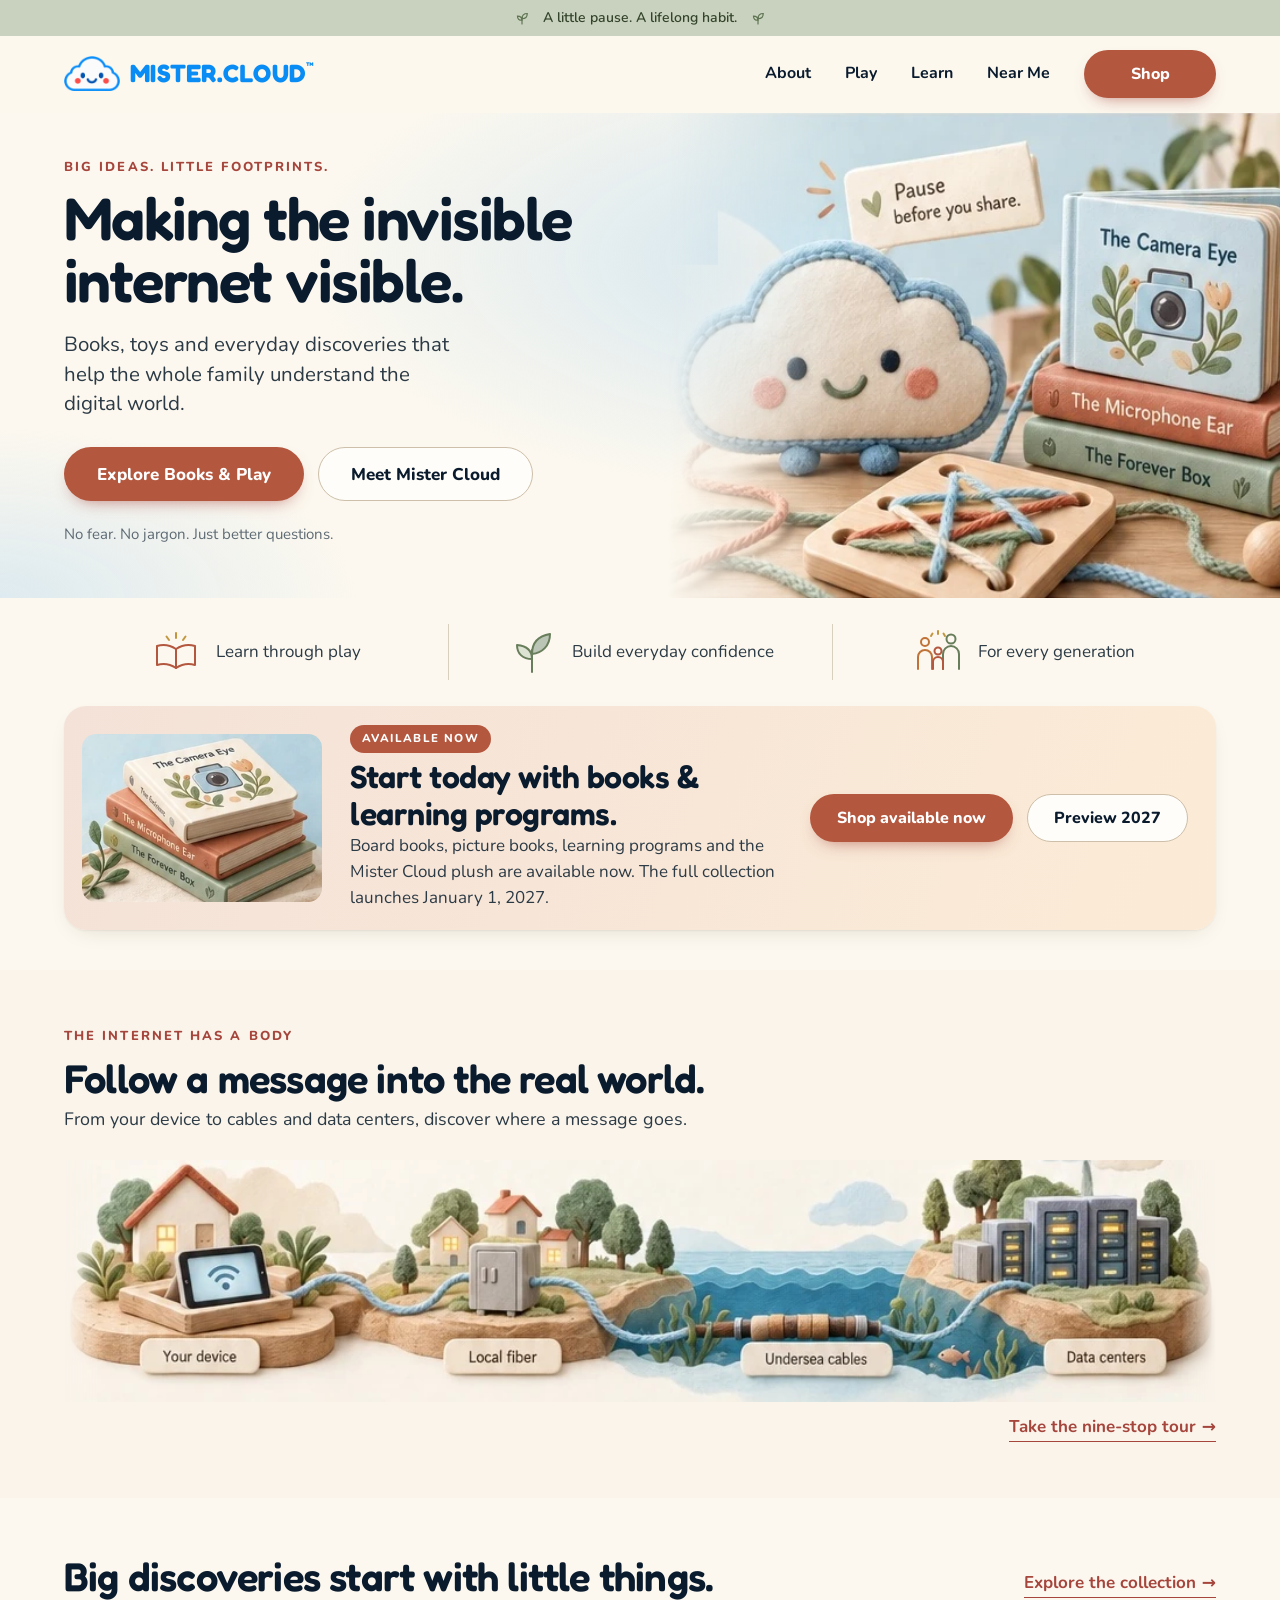
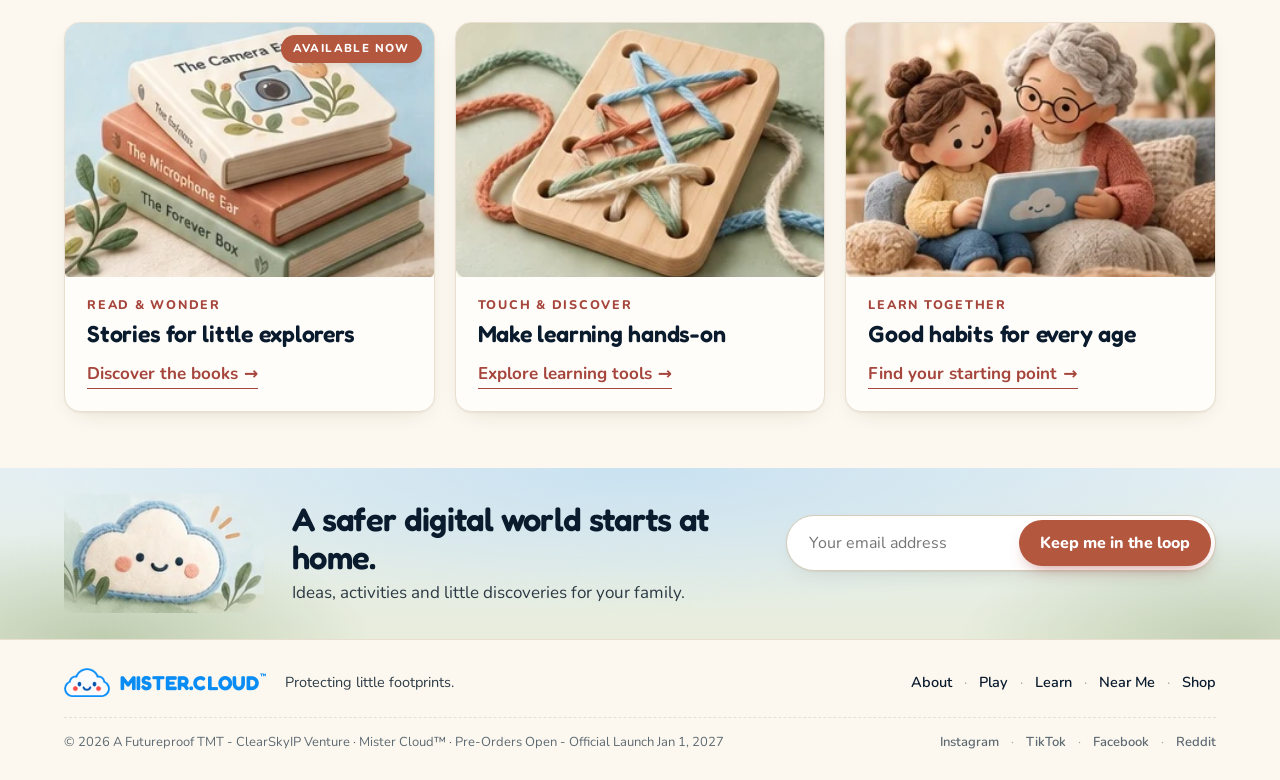
==== commit 426f1a3b: "Redesign mister.cloud: six pages, brand kit, available-now + 2027 pre-order Replace the single-page " ====
--- a/index.html
+++ b/index.html
@@ -3,1562 +3,226 @@
 <head>
   <meta charset="UTF-8">
   <meta name="viewport" content="width=device-width, initial-scale=1.0">
-  <title>Mister Cloud: New Family Digital-Safety Brand · Pre-order Now</title>
-  <meta name="description" content="Mister Cloud is a brand-new family digital-safety brand: books, songs, toys, and tools that make the invisible internet visible. Now in pre-order; shipping from October 2026. Pause before you share.">
+  <title>Mister Cloud · Making the invisible internet visible</title>
+  <meta name="description" content="Books, toys and everyday discoveries that help the whole family understand the digital world. No fear. No jargon. Just better questions. Pre-Orders Open - Official Launch Jan 1, 2027.">
   <link rel="canonical" href="https://mister.cloud/">
-  <meta name="theme-color" content="#0A8CF5">
-  <meta name="robots" content="index, follow">
-  <meta name="author" content="Clear Sky IP Holdings">
-
-  <!-- Social sharing (Open Graph + Twitter) -->
+  <meta property="og:title" content="Mister Cloud · Making the invisible internet visible">
+  <meta property="og:description" content="Books, toys and everyday discoveries that help the whole family understand the digital world. Pause before you share.">
+  <meta property="og:url" content="https://mister.cloud/">
+  <!-- @head -->
+  <meta name="theme-color" content="#C9D2BE">
+  <meta name="author" content="A Futureproof TMT - ClearSkyIP Venture">
+  <meta property="og:site_name" content="Mister Cloud">
   <meta property="og:type" content="website">
-  <meta property="og:site_name" content="Mister Cloud">
-  <meta property="og:title" content="Mister Cloud: New Brand · Now in Pre-order">
-  <meta property="og:description" content="A brand-new family digital-safety brand: books, songs, toys, and tools that make the invisible internet visible. Pre-order now, shipping from October 2026. Pause before you share.">
-  <meta property="og:url" content="https://mister.cloud/">
   <meta property="og:image" content="https://mister.cloud/og-image.png">
   <meta property="og:image:width" content="1200">
   <meta property="og:image:height" content="630">
   <meta property="og:image:alt" content="Mister Cloud, the friendly smiling cloud logo">
   <meta name="twitter:card" content="summary_large_image">
-  <meta name="twitter:title" content="Mister Cloud: New Brand · Now in Pre-order">
-  <meta name="twitter:description" content="A brand-new family digital-safety brand. Pre-order now, shipping from October 2026. Pause before you share.">
   <meta name="twitter:image" content="https://mister.cloud/og-image.png">
-
-  <!-- Icons & manifest -->
   <link rel="icon" href="/favicon.ico" sizes="any">
   <link rel="icon" type="image/png" sizes="32x32" href="/favicon-32.png">
   <link rel="icon" type="image/png" sizes="16x16" href="/favicon-16.png">
   <link rel="apple-touch-icon" href="/apple-touch-icon.png">
   <link rel="manifest" href="/site.webmanifest">
-
-  <!-- Styles: precompiled Tailwind (no runtime CDN) -->
-  <link rel="stylesheet" href="/styles.css">
   <link rel="preconnect" href="https://fonts.googleapis.com">
   <link rel="preconnect" href="https://fonts.gstatic.com" crossorigin>
   <link href="https://fonts.googleapis.com/css2?family=Fredoka:wght@400;500;600;700&family=Nunito:wght@400;600;700;800&display=swap" rel="stylesheet">
-
-  <style>
-    body {
-      font-family: 'Nunito', sans-serif;
-      background-color: #F0F9FF; /* Soft sky blue */
-      color: #0F172A;
-    }
-    h1, h2, h3, h4, h5, .brand-font { font-family: 'Fredoka', sans-serif; }
-
-    .tab-btn.active { color: #0EA5E9; border-bottom: 3px solid #0EA5E9; }
-
-    .tile-content { display: none; animation: fadeIn 0.3s ease-in-out; }
-    .tile-content.active { display: block; }
-
-    @keyframes fadeIn {
-      from { opacity: 0; transform: translateY(-5px); }
-      to   { opacity: 1; transform: translateY(0); }
-    }
-
-    .soft-shadow {
-      box-shadow: 0 10px 25px -5px rgba(14, 165, 233, 0.1),
-                  0 8px 10px -6px rgba(14, 165, 233, 0.1);
-    }
-
-    .product-card { transition: transform 0.3s ease, box-shadow 0.3s ease; }
-    .product-card:hover {
-      transform: translateY(-4px);
-      box-shadow: 0 15px 30px -5px rgba(14, 165, 233, 0.2);
-    }
-
-    /* Reusable mascot placeholder panel */
-    .placeholder-panel {
-      background-image: radial-gradient(circle at 20% 20%, rgba(255,255,255,0.6), transparent 45%),
-                        linear-gradient(135deg, #E0F2FE 0%, #DBEAFE 100%);
-    }
-
-    :focus-visible { outline: 3px solid #0EA5E9; outline-offset: 2px; border-radius: 4px; }
-
-    @media (prefers-reduced-motion: reduce) {
-      * { animation: none !important; transition: none !important; scroll-behavior: auto !important; }
-    }
-
-    /* Launch utilities added for the pre-order pass (not in the purged styles.css).
-       If you ever recompile Tailwind, these become redundant but harmless. */
-    .py-2\.5 { padding-top: .625rem; padding-bottom: .625rem; }
-    .py-1\.5 { padding-top: .375rem; padding-bottom: .375rem; }
-    .gap-1\.5 { gap: .375rem; }
-    .underline { text-decoration-line: underline; }
-    .underline-offset-2 { text-underline-offset: 2px; }
-    .text-\[11px\] { font-size: 11px; }
-    .text-emerald-500 { color: #10b981; }
-    .bg-indigo-400 { background-color: #818cf8; }
-    .bg-emerald-400 { background-color: #34d399; }
-    .animate-pulse { animation: mc-pulse 2s cubic-bezier(.4,0,.6,1) infinite; }
-    @keyframes mc-pulse { 50% { opacity: .5; } }
-    .border-violet-400 { border-color: #a78bfa; }
-    .text-violet-600 { color: #7c3aed; }
-    .border-slate-400 { border-color: #94a3b8; }
-    .border-red-50 { border-color: #fef2f2; }
-    .border-emerald-50 { border-color: #ecfdf5; }
-    .bg-emerald-500 { background-color: #10b981; }
-    .hover\:bg-emerald-600:hover { background-color: #059669; }
-    .hover\:bg-sky-50:hover { background-color: #f0f9ff; }
-    .bg-white\/20 { background-color: rgba(255,255,255,0.2); }
-
-    /* Welcome-intro attribution chips (mobile-friendly tap targets) */
-    .intro-chip {
-      display: flex; align-items: center; gap: .6rem; width: 100%; text-align: left;
-      padding: 1rem 1.1rem; border-radius: 1rem; border: 2px solid #e0f2fe; background: #fff;
-      font-family: 'Nunito', sans-serif; font-size: 1rem; font-weight: 700; color: #334155;
-      cursor: pointer; transition: border-color .2s, background-color .2s;
-    }
-    .intro-chip:hover { border-color: #38bdf8; background: #f0f9ff; }
-
-    /* A couple of layout utilities the restructure uses that may not be in styles.css */
-    .gap-5 { gap: 1.25rem; }
-    @media (min-width: 640px) { .sm\:gap-5 { gap: 1.25rem; } .sm\:col-span-2 { grid-column: span 2 / span 2; } }
-    @media (min-width: 768px) { .md\:text-2xl { font-size: 1.5rem; line-height: 2rem; } .md\:text-4xl { font-size: 2.25rem; line-height: 2.5rem; } }
-    @media (min-width: 1024px) { .lg\:col-span-1 { grid-column: span 1 / span 1; } }
-
-    /* Hover/tap explainer tooltip (e.g. "Zero-Data") */
-    .mc-tip { position: relative; border-bottom: 2px dotted currentColor; cursor: help; }
-    .mc-tip::after {
-      content: attr(data-tip);
-      position: absolute; left: 50%; bottom: calc(100% + 8px); transform: translateX(-50%);
-      width: 230px; max-width: 76vw; background: #0A1B2E; color: #fff;
-      font-family: 'Nunito', sans-serif; font-size: 12px; font-weight: 600; line-height: 1.45;
-      text-align: left; padding: 9px 11px; border-radius: 10px;
-      opacity: 0; visibility: hidden; transition: opacity .15s ease; z-index: 60; pointer-events: none;
-      box-shadow: 0 8px 20px rgba(10,27,46,.25);
-    }
-    .mc-tip:hover::after, .mc-tip:focus::after, .mc-tip:focus-visible::after { opacity: 1; visibility: visible; }
-  </style>
-</head>
-
-<body class="min-h-screen flex flex-col relative">
-
-  <!-- Background decorative elements -->
-  <div class="fixed inset-0 w-full h-full overflow-hidden -z-10 pointer-events-none" aria-hidden="true">
-    <div class="absolute top-[-5%] left-[-10%] w-96 h-96 bg-sky-200 rounded-full mix-blend-multiply filter blur-3xl opacity-30"></div>
-    <div class="absolute bottom-[-10%] right-[-5%] w-96 h-96 bg-blue-200 rounded-full mix-blend-multiply filter blur-3xl opacity-30"></div>
-  </div>
-
-  <!-- Skip link -->
-  <a href="#main" class="sr-only focus:not-sr-only focus:absolute focus:top-2 focus:left-2 focus:z-[100] focus:bg-sky-500 focus:text-white focus:px-4 focus:py-2 focus:rounded-full focus:font-bold">Skip to content</a>
-
-  <!-- Welcome intro (first visit only): asks how they found us -->
-  <div id="welcome-intro" class="hidden fixed inset-0 z-[95] bg-gradient-to-br from-sky-500 to-blue-600 overflow-y-auto" role="dialog" aria-modal="true" aria-labelledby="welcome-intro-title">
-    <div class="min-h-full flex items-center justify-center p-4 sm:p-6">
-      <div class="bg-white rounded-3xl soft-shadow w-full max-w-lg p-6 sm:p-9 text-center my-6">
-        <img src="logos/mister-cloud-mark.png" alt="" class="h-20 w-auto mx-auto mb-4" aria-hidden="true">
-        <h1 id="welcome-intro-title" class="text-3xl sm:text-4xl font-bold text-slate-800 brand-font mb-2">Welcome to Mister Cloud ☁️</h1>
-        <p class="text-slate-600">A brand-new family digital-safety brand.</p>
-        <p class="text-sm text-sky-600 font-bold mb-6">Now in pre-order · shipping October 2026 to January 2027.</p>
-        <p class="font-bold text-slate-800 mb-4">How did you trace the cloud home?</p>
-        <div class="grid grid-cols-1 sm:grid-cols-2 gap-3">
-          <button onclick="traceHome('in-the-wild')" class="intro-chip"><span class="text-2xl" aria-hidden="true">👕</span> Saw it in the wild</button>
-          <button onclick="traceHome('word-of-mouth')" class="intro-chip"><span class="text-2xl" aria-hidden="true">💬</span> Word of mouth</button>
-          <button onclick="traceHome('social-media')" class="intro-chip"><span class="text-2xl" aria-hidden="true">📱</span> Social media</button>
-          <button onclick="traceHome('email')" class="intro-chip"><span class="text-2xl" aria-hidden="true">✉️</span> Email</button>
-          <button onclick="traceHome('search')" class="intro-chip"><span class="text-2xl" aria-hidden="true">🔍</span> Search engine</button>
-          <button onclick="traceHome('other')" class="intro-chip"><span class="text-2xl" aria-hidden="true">✨</span> Somewhere else</button>
-        </div>
-        <button onclick="dismissIntro()" class="mt-6 text-sm font-bold text-slate-400 hover:text-slate-600 underline underline-offset-2">Just looking around &rarr;</button>
-
-        <div class="mt-6 pt-5 border-t border-slate-100">
-          <p class="text-xs font-bold text-slate-400 uppercase tracking-wide mb-2">Follow along</p>
-          <div class="flex flex-wrap items-center justify-center gap-2">
-            <a href="https://instagram.com/mister.cloud.brand" target="_blank" rel="noopener noreferrer" class="px-3 py-1.5 rounded-full bg-sky-50 hover:bg-sky-100 text-sky-600 font-bold text-sm transition">Instagram</a>
-            <a href="https://tiktok.com/@mister.cloud_brand" target="_blank" rel="noopener noreferrer" class="px-3 py-1.5 rounded-full bg-sky-50 hover:bg-sky-100 text-sky-600 font-bold text-sm transition">TikTok</a>
-            <span class="px-3 py-1.5 rounded-full bg-slate-100 text-slate-400 font-bold text-sm" title="Coming soon">YouTube · soon</span>
-            <a href="https://facebook.com/mister.cloud" target="_blank" rel="noopener noreferrer" class="px-3 py-1.5 rounded-full bg-sky-50 hover:bg-sky-100 text-sky-600 font-bold text-sm transition">Facebook</a>
-            <a href="https://reddit.com/user/Mister_Cloud_Brand" target="_blank" rel="noopener noreferrer" class="px-3 py-1.5 rounded-full bg-sky-50 hover:bg-sky-100 text-sky-600 font-bold text-sm transition">Reddit</a>
-          </div>
-        </div>
-      </div>
-    </div>
-  </div>
-
-  <!-- Launch announcement bar -->
-  <div class="bg-gradient-to-br from-sky-500 to-blue-600 text-white text-center text-sm font-bold px-4 py-2.5">
-    <span aria-hidden="true">☁️</span>
-    <span class="uppercase tracking-wide text-sky-100">Now launching</span>
-    our brand-new family digital-safety brand.
-    <button onclick="switchTab('shop-final')" class="underline underline-offset-2 hover:text-sky-100">Pre-order now</button>
-    &middot; <span class="whitespace-nowrap">books &amp; apparel ship Oct 2026</span>, the rest Jan 2027.
-  </div>
-
-  <!-- Navigation Header -->
-  <header class="bg-white/80 backdrop-blur-md sticky top-0 z-50 border-b border-sky-100 soft-shadow">
-    <div class="max-w-7xl mx-auto px-4 sm:px-6 lg:px-8">
-      <div class="flex justify-between items-center h-20 flex-wrap">
-
-        <!-- Logo -->
-        <button onclick="switchTab('home')" class="flex-shrink-0 flex items-center gap-3" aria-label="Mister Cloud home">
-          <img src="logos/mister-cloud-mark.png" alt="" class="h-12 w-auto object-contain" aria-hidden="true">
-          <span class="brand-font font-semibold text-2xl text-sky-600 tracking-wide">Mister Cloud</span>
-        </button>
-
-        <!-- Desktop Menu -->
-        <nav class="hidden md:flex items-center space-x-6 lg:space-x-8" aria-label="Primary">
-          <button onclick="switchTab('home')"       id="nav-home"       class="tab-btn active text-slate-500 hover:text-sky-600 font-bold px-1 py-5 text-sm transition-colors duration-200">Home</button>
-          <button onclick="switchTab('about')"      id="nav-about"      class="tab-btn text-slate-500 hover:text-sky-600 font-bold px-1 py-5 text-sm transition-colors duration-200">About</button>
-          <button onclick="switchTab('principles')" id="nav-principles" class="tab-btn text-slate-500 hover:text-sky-600 font-bold px-1 py-5 text-sm transition-colors duration-200">Principles</button>
-          <button onclick="switchTab('company')"    id="nav-company"    class="tab-btn text-slate-500 hover:text-sky-600 font-bold px-1 py-5 text-sm transition-colors duration-200">Company</button>
-          <button onclick="switchTab('partners')"   id="nav-partners"   class="tab-btn text-slate-500 hover:text-sky-600 font-bold px-1 py-5 text-sm transition-colors duration-200">Partners</button>
-          <button onclick="switchTab('shop-final')" id="nav-shop-final" class="bg-sky-500 hover:bg-sky-600 text-white font-bold px-4 py-2 rounded-full text-sm transition-colors duration-200 shadow-md">SHOP</button>
-        </nav>
-
-        <!-- Mobile menu button -->
-        <div class="md:hidden flex items-center gap-4">
-          <button onclick="switchTab('shop-final')" class="bg-sky-500 hover:bg-sky-600 text-white font-bold px-4 py-2 rounded-full text-xs transition-colors duration-200">SHOP</button>
-          <button onclick="toggleMobileMenu()" id="mobile-menu-btn" class="text-sky-600 hover:text-sky-800" aria-label="Toggle navigation menu" aria-expanded="false" aria-controls="mobile-menu">
-            <svg class="h-8 w-8" fill="none" viewBox="0 0 24 24" stroke="currentColor" aria-hidden="true">
-              <path stroke-linecap="round" stroke-linejoin="round" stroke-width="2" d="M4 6h16M4 12h16M4 18h16" />
-            </svg>
-          </button>
-        </div>
-      </div>
-    </div>
-
-    <!-- Mobile Menu (Hidden by default) -->
-    <nav id="mobile-menu" class="hidden md:hidden bg-white border-t border-sky-50 pb-4 px-4 space-y-2 soft-shadow" aria-label="Mobile">
-      <button onclick="switchTab('home'); toggleMobileMenu()"       class="block w-full text-left font-bold text-slate-600 hover:text-sky-600 py-3 border-b border-slate-50">Home</button>
-      <button onclick="switchTab('about'); toggleMobileMenu()"      class="block w-full text-left font-bold text-slate-600 hover:text-sky-600 py-3 border-b border-slate-50">About</button>
-      <button onclick="switchTab('principles'); toggleMobileMenu()" class="block w-full text-left font-bold text-slate-600 hover:text-sky-600 py-3 border-b border-slate-50">Principles</button>
-      <button onclick="switchTab('company'); toggleMobileMenu()"    class="block w-full text-left font-bold text-slate-600 hover:text-sky-600 py-3 border-b border-slate-50">Company &amp; Curriculum</button>
-      <button onclick="switchTab('partners'); toggleMobileMenu()"   class="block w-full text-left font-bold text-slate-600 hover:text-sky-600 py-3">Partners</button>
-    </nav>
-  </header>
-
-  <!-- Main Content Area -->
-  <main id="main" class="flex-grow max-w-6xl mx-auto px-4 sm:px-6 lg:px-8 py-12 w-full">
-
-    <!-- HOME (welcome landing) -->
-    <section id="home" class="tab-section block space-y-12" aria-labelledby="home-heading">
-
-      <!-- Welcome hero -->
-      <div class="text-center space-y-6">
-        <span class="inline-flex items-center gap-2 py-1 px-3 rounded-full bg-sky-100 text-sky-600 font-bold text-xs uppercase tracking-wider">
-          <span class="w-2 h-2 rounded-full bg-sky-500 animate-pulse" aria-hidden="true"></span>
-          New brand · Now in pre-order
-        </span>
-        <h1 id="home-heading" class="text-4xl md:text-5xl font-bold text-slate-800 leading-tight">
-          Welcome to <span class="text-sky-500">Mister Cloud</span>
-        </h1>
-        <p class="text-lg text-slate-600 max-w-2xl mx-auto">
-          Making the invisible internet visible for the whole family. Books, songs, toys, and tools that teach one calm habit: <strong class="text-slate-800">pause before you share.</strong>
-        </p>
-        <p class="text-base text-slate-500 max-w-2xl mx-auto">
-          Saw our logo out in the world? Welcome. ☁️ Everything is available to <strong class="text-sky-600">pre-order today</strong>. Books &amp; apparel ship <strong class="text-slate-700">October 2026</strong>, everything else <strong class="text-slate-700">January 2027</strong>.
-        </p>
-      </div>
-
-      <!-- Family welcome -->
-      <section aria-labelledby="welcome-heading" class="bg-white rounded-3xl soft-shadow border border-sky-100 p-8 md:p-10">
-        <div class="grid md:grid-cols-[auto,1fr] gap-6 md:gap-8 items-center">
-          <img src="logos/mister-cloud-mark.png" alt="" class="h-24 w-auto mx-auto md:mx-0" aria-hidden="true">
-          <div class="space-y-4">
-            <h2 id="welcome-heading" class="text-2xl md:text-3xl font-bold text-slate-800 brand-font">A calmer, safer internet for the whole family</h2>
-            <p class="text-slate-600 leading-relaxed">
-              From toddlers who can tap a screen before they can talk, to grandparents facing scams built to exploit their trust, the most vulnerable members of every family are the most overlooked. Mister Cloud protects both ends of the household, turning the invisible internet into plain language and simple, memorable habits.
-            </p>
-            <p class="text-slate-600 leading-relaxed">
-              Because when everyone in the family understands the internet a little better, the whole family is safer, <strong class="text-slate-800">together.</strong>
-            </p>
-            <p class="brand-font text-lg font-bold text-sky-600">Pause before you share.</p>
-          </div>
-        </div>
-      </section>
-
-      <!-- Explore cards -->
-      <div class="grid grid-cols-1 sm:grid-cols-2 gap-4 sm:gap-5">
-        <button onclick="switchTab('about')" class="text-left bg-white rounded-2xl p-6 soft-shadow border border-slate-100 hover:border-sky-300 transition">
-          <div class="text-3xl mb-3" aria-hidden="true">🧭</div>
-          <h3 class="text-xl font-bold text-slate-800 brand-font mb-1">About &amp; Products</h3>
-          <p class="text-slate-500 text-sm">Our mission and the full ecosystem: books, songs, toys, apps, and tools.</p>
-          <span class="inline-block mt-3 text-sky-600 font-bold text-sm">Explore &rarr;</span>
-        </button>
-        <button onclick="switchTab('principles')" class="text-left bg-white rounded-2xl p-6 soft-shadow border border-slate-100 hover:border-sky-300 transition">
-          <div class="text-3xl mb-3" aria-hidden="true">🛡️</div>
-          <h3 class="text-xl font-bold text-slate-800 brand-font mb-1">Principles</h3>
-          <p class="text-slate-500 text-sm">The why, and the real danger to the youngest and the oldest online.</p>
-          <span class="inline-block mt-3 text-sky-600 font-bold text-sm">Read the why &rarr;</span>
-        </button>
-        <button onclick="switchTab('company')" class="text-left bg-white rounded-2xl p-6 soft-shadow border border-slate-100 hover:border-sky-300 transition">
-          <div class="text-3xl mb-3" aria-hidden="true">🏢</div>
-          <h3 class="text-xl font-bold text-slate-800 brand-font mb-1">Company &amp; Curriculum</h3>
-          <p class="text-slate-500 text-sm">Our team, the curriculum, partners, and the regions we serve.</p>
-          <span class="inline-block mt-3 text-sky-600 font-bold text-sm">Meet the team &rarr;</span>
-        </button>
-        <button onclick="switchTab('shop-final')" class="text-left bg-gradient-to-br from-sky-500 to-blue-600 text-white rounded-2xl p-6 soft-shadow border border-sky-400 hover:-translate-y-1 transition transform">
-          <div class="text-3xl mb-3" aria-hidden="true">🛒</div>
-          <h3 class="text-xl font-bold brand-font mb-1">Shop</h3>
-          <p class="text-sky-50 text-sm">Pre-order now, shipping from October 2026.</p>
-          <span class="inline-block mt-3 font-bold text-sm">Pre-order &rarr;</span>
-        </button>
-      </div>
-    </section>
-
-    <!-- SHOP FINAL TAB (Storefront) -->
-    <section id="shop-final" class="tab-section hidden space-y-8" aria-labelledby="shop-heading">
-      <!-- Store header -->
-      <div class="text-center space-y-4 max-w-3xl mx-auto">
-        <span class="inline-block py-1 px-3 rounded-full bg-sky-100 text-sky-600 font-bold text-xs uppercase tracking-wider">The Mister Cloud Shop</span>
-        <h2 id="shop-heading" class="text-4xl md:text-5xl font-bold text-slate-800 brand-font">Everything to protect little footprints</h2>
-        <p class="text-lg text-slate-600 leading-relaxed">
-          Books, songs, toys, zero-data apps, and family tools, one calm ecosystem that teaches the same habit: <strong class="text-slate-800">pause before you share.</strong>
-        </p>
-        <p class="text-sm text-slate-700 bg-sky-50 border border-sky-100 rounded-full inline-block px-4 py-2">
-          🛒 <strong class="text-sky-600">Now in pre-order.</strong> Reserve any product today. Books &amp; apparel ship <strong>October 2026</strong>, the rest <strong>January 2027</strong>.
-        </p>
-      </div>
-
-      <!-- Founding Family -->
-      <div class="bg-amber-50 border border-amber-100 rounded-3xl p-6 md:p-8 text-center max-w-3xl mx-auto">
-        <span class="inline-flex items-center gap-2 py-1 px-3 rounded-full bg-amber-100 text-amber-700 font-bold text-xs uppercase tracking-wider mb-3"><span aria-hidden="true">⭐</span> Founding Family</span>
-        <h3 class="text-2xl font-bold text-slate-800 brand-font mb-2">Be part of the first chapter</h3>
-        <p class="text-slate-600 max-w-xl mx-auto">Every pre-order makes you a Mister Cloud <strong class="text-slate-800">Founding Family</strong>, among the very first to bring these tools home, and the first to hear what comes next.</p>
-        <p id="founding-count" class="mt-3 font-bold text-amber-700 hidden"></p>
-      </div>
-
-      <!-- Filter bar -->
-      <div id="shop-filters" class="flex flex-wrap justify-center gap-2" role="group" aria-label="Filter products by audience"></div>
-
-      <!-- Count + pre-order note -->
-      <div class="flex items-center justify-between gap-4 border-b border-sky-100 pb-4 flex-wrap">
-        <p id="shop-count" class="text-sm font-bold text-slate-500"></p>
-        <p class="text-sm font-bold text-sky-600">Pre-order now · ships Oct 2026 to Jan 2027</p>
-      </div>
-
-      <!-- Product grid -->
-      <div id="shop-grid" class="grid grid-cols-1 sm:grid-cols-2 lg:grid-cols-3 gap-6"></div>
-
-      <!-- Launch news signup -->
-      <div class="text-center bg-gradient-to-br from-sky-500 to-blue-600 text-white rounded-3xl soft-shadow p-8 md:p-12 mt-8">
-        <h3 class="text-2xl md:text-3xl font-bold brand-font mb-3">Join the Cloud Club ☁️</h3>
-        <p class="text-sky-50 mb-6 max-w-xl mx-auto">Members hear it first: launch news, new drops, and free family digital-safety guides. No spam, just the good stuff.</p>
-        <form class="max-w-md mx-auto space-y-2" onsubmit="return handleWaitlist(event)">
-          <label for="waitlist-name" class="sr-only">First name</label>
-          <input type="text" id="waitlist-name" name="name" placeholder="First name" class="w-full px-4 py-3 rounded-full border border-transparent text-slate-800 focus:outline-none focus:ring-2 focus:ring-white">
-          <div class="flex flex-col sm:flex-row gap-2">
-            <label for="waitlist-email" class="sr-only">Email address</label>
-            <input type="email" id="waitlist-email" name="email" required placeholder="Enter your email address" class="flex-grow px-4 py-3 rounded-full border border-transparent text-slate-800 focus:outline-none focus:ring-2 focus:ring-white">
-            <button type="submit" class="bg-slate-900 text-white font-bold px-6 py-3 rounded-full hover:bg-slate-800 transition whitespace-nowrap">Keep me posted</button>
-          </div>
-        </form>
-        <p id="waitlist-msg" class="text-sm font-bold text-white mt-3 hidden">Almost there. Check your inbox to confirm your email, and you&rsquo;re in. ☁️</p>
-      </div>
-    </section>
-
-    <!-- ABOUT (mission + products) -->
-    <section id="about" class="tab-section hidden space-y-12" aria-labelledby="about-heading">
-      <div class="text-center space-y-4 max-w-3xl mx-auto">
-        <span class="inline-block py-1 px-3 rounded-full bg-sky-100 text-sky-600 font-bold text-xs uppercase tracking-wider">Why families trust Mister Cloud</span>
-        <h2 id="about-heading" class="text-4xl md:text-5xl font-bold text-slate-800 brand-font">Built by the people who audit the internet, for their own kids first</h2>
-      </div>
-
-      <!-- Founder trust story -->
-      <div class="bg-white rounded-3xl soft-shadow border border-sky-100 p-8 md:p-10 max-w-4xl mx-auto space-y-4 text-slate-600 leading-relaxed">
-        <p>
-          Mister Cloud was created by a <strong class="text-slate-800">big-tech auditor who has invented patented bot-detection technology since 2017</strong>: the systems that tell real humans apart from automated fraud at internet scale. For years, that deep systems knowledge and investigative experience quietly kept his own family and immediate circle safer online.
-        </p>
-        <p>
-          His wife, a <strong class="text-slate-800">neuropsychology and child-development expert</strong>, helped him turn it into something a child could actually hold: a catalogue of curriculum, books, and toys that taught the children across their family how to be safe online, in language a toddler, a teen, and a grandparent could each understand.
-        </p>
-        <p class="brand-font text-lg font-bold text-sky-600">
-          What they built to protect their own family is now shared with yours.
-        </p>
-      </div>
-
-      <div class="text-center max-w-2xl mx-auto pt-2">
-        <p class="text-lg text-slate-600 leading-relaxed">
-          We turn invisible data centers and subsea cables into familiar stories, teaching families the foundational habits of digital life, starting with <strong class="text-slate-800">pause before you share.</strong>
-        </p>
-      </div>
-
-      <!-- Mission statement -->
-      <div class="bg-gradient-to-br from-sky-500 to-blue-600 text-white rounded-3xl soft-shadow p-8 md:p-12 max-w-4xl mx-auto relative overflow-hidden">
-        <img src="logos/mister-cloud-mark.png" alt="" class="absolute -bottom-8 -right-6 w-44 opacity-20" aria-hidden="true">
-        <div class="relative z-10 space-y-4">
-          <h2 class="text-3xl font-bold brand-font">Our Mission</h2>
-          <p class="text-lg md:text-xl text-sky-50 leading-relaxed">
-            To teach data privacy, consent, and safe device habits through books, toys, and zero-data apps <strong class="text-white">before screen habits harden</strong>. We aim to move digital safety education earlier into a child&rsquo;s life through simple recognition and repetition.
-          </p>
-          <p class="text-lg md:text-xl text-sky-50 leading-relaxed">
-            Screens are everywhere, so our goal is to help families live with connected devices safely and without fear, building a population of internet users that do not reflexively share data with &ldquo;the cloud.&rdquo;
-          </p>
-        </div>
-      </div>
-
-      <!-- What we make -->
-      <div class="text-center max-w-2xl mx-auto space-y-2 pt-2">
-        <h2 class="text-3xl font-bold text-slate-800 brand-font">The Mister Cloud ecosystem</h2>
-        <p class="text-slate-600">One calm system across books, apps, and tools, all available to pre-order now, shipping from October 2026.</p>
-      </div>
-
-      <!-- Category: Books -->
-      <div class="space-y-8">
-        <div class="flex items-center gap-4 border-b-2 border-sky-100 pb-4">
-          <div class="bg-sky-100 p-3 rounded-xl"><span class="text-2xl" aria-hidden="true">📚</span></div>
-          <h2 class="text-3xl font-bold text-slate-800 brand-font">Books <span class="text-sky-500 text-lg font-semibold">[Education]</span></h2>
-        </div>
-        <div class="grid sm:grid-cols-2 lg:grid-cols-3 gap-6">
-          <div class="product-card bg-white p-6 rounded-2xl border border-slate-100 soft-shadow flex flex-col h-full">
-            <div class="bg-red-50 text-red-600 text-xs font-bold px-2 py-1 rounded w-max mb-4">TOTS (0-3)</div>
-            <h3 class="text-xl font-bold text-slate-800 brand-font mb-2">&ldquo;Tap, Tap, Mister Cloud&rdquo;</h3>
-            <p class="text-slate-600 text-sm flex-grow mb-6">A gentle introduction to touchscreen devices and recognizing basic digital icons.</p>
-            <button onclick="switchTab('shop-final')" class="w-full py-2 bg-slate-50 text-slate-600 font-bold rounded-lg hover:bg-sky-50 hover:text-sky-600 transition">View in Shop</button>
-          </div>
-          <div class="product-card bg-white p-6 rounded-2xl border border-slate-100 soft-shadow flex flex-col h-full">
-            <div class="bg-red-50 text-red-600 text-xs font-bold px-2 py-1 rounded w-max mb-4">TOTS (0-3)</div>
-            <h3 class="text-xl font-bold text-slate-800 brand-font mb-2">&ldquo;Click, Clack, Mister Cloud&rdquo;</h3>
-            <p class="text-slate-600 text-sm flex-grow mb-6">An introduction to keyboard devices and the physical sounds of digital interaction.</p>
-            <button onclick="switchTab('shop-final')" class="w-full py-2 bg-slate-50 text-slate-600 font-bold rounded-lg hover:bg-sky-50 hover:text-sky-600 transition">View in Shop</button>
-          </div>
-          <div class="product-card bg-white p-6 rounded-2xl border border-slate-100 soft-shadow flex flex-col h-full">
-            <div class="bg-amber-50 text-amber-600 text-xs font-bold px-2 py-1 rounded w-max mb-4">KIDS (4-12)</div>
-            <h3 class="text-xl font-bold text-slate-800 brand-font mb-2">&ldquo;Map The Web&rdquo;</h3>
-            <p class="text-slate-600 text-sm flex-grow mb-6">An introduction to the physical body of the internet and how data and media move around the world.</p>
-            <button onclick="switchTab('shop-final')" class="w-full py-2 bg-slate-50 text-slate-600 font-bold rounded-lg hover:bg-sky-50 hover:text-sky-600 transition">View in Shop</button>
-          </div>
-          <div class="product-card bg-white p-6 rounded-2xl border border-slate-100 soft-shadow flex flex-col h-full">
-            <div class="bg-teal-50 text-teal-600 text-xs font-bold px-2 py-1 rounded w-max mb-4">TEENS (13-18)</div>
-            <h3 class="text-xl font-bold text-slate-800 brand-font mb-2">&ldquo;What&rsquo;s Wifi?&rdquo;</h3>
-            <p class="text-slate-600 text-sm flex-grow mb-6">Breaking down local networking and signal privacy with Mister Cloud.</p>
-            <button onclick="switchTab('shop-final')" class="w-full py-2 bg-slate-50 text-slate-600 font-bold rounded-lg hover:bg-sky-50 hover:text-sky-600 transition">View in Shop</button>
-          </div>
-          <div class="product-card bg-white p-6 rounded-2xl border border-slate-100 soft-shadow flex flex-col h-full">
-            <div class="bg-teal-50 text-teal-600 text-xs font-bold px-2 py-1 rounded w-max mb-4">TEENS (13-18)</div>
-            <h3 class="text-xl font-bold text-slate-800 brand-font mb-2">&ldquo;What&rsquo;s Bluetooth?&rdquo;</h3>
-            <p class="text-slate-600 text-sm flex-grow mb-6">Understanding device-to-device connections, proximity, and peripheral permissions.</p>
-            <button onclick="switchTab('shop-final')" class="w-full py-2 bg-slate-50 text-slate-600 font-bold rounded-lg hover:bg-sky-50 hover:text-sky-600 transition">View in Shop</button>
-          </div>
-        </div>
-      </div>
-
-      <!-- Category: Apps -->
-      <div class="space-y-8">
-        <div class="flex items-center gap-4 border-b-2 border-indigo-100 pb-4">
-          <div class="bg-indigo-100 p-2 rounded-xl"><img src="logos/mister-cloud-mark.png" alt="" class="h-9 w-auto" aria-hidden="true"></div>
-          <h2 class="text-3xl font-bold text-slate-800 brand-font">Apps <span class="text-indigo-500 text-lg font-semibold mc-tip" tabindex="0" role="note" aria-label="Zero-Data means the app runs entirely on the device: no tracking, no accounts, and no data ever leaves your phone or tablet." data-tip="Runs entirely on the device: no tracking, no accounts, and no data ever leaves your phone or tablet.">[Zero-Data]</span></h2>
-        </div>
-        <p class="text-slate-500 leading-relaxed"><strong class="text-indigo-500">Zero-Data</strong> means the app runs <strong class="text-slate-700">entirely on the device</strong>: no tracking, no accounts, no ads, and no data ever leaves your phone or tablet.</p>
-        <div class="grid md:grid-cols-2 gap-8">
-          <div class="product-card bg-gradient-to-br from-white to-indigo-50 p-8 rounded-3xl border border-indigo-100 soft-shadow flex flex-col">
-            <div class="flex justify-between items-start gap-4 mb-4">
-              <div class="flex items-center gap-3">
-                <img src="logos/mister-cloud-mark.png" alt="" class="h-10 w-auto flex-shrink-0" aria-hidden="true">
-                <h3 class="text-2xl font-bold text-indigo-700 brand-font">Curiosity Companion</h3>
-              </div>
-            </div>
-            <p class="text-slate-600 mb-6 leading-relaxed flex-grow">
-              A privacy-safe research and curiosity response app. Utilizing a controlled, small-LM to provide curated and safe-for-home information to your young ones, without compromising diligence or breadth of information. No tracking, no behavioral profiling.
-            </p>
-            <div class="self-start">
-              <span class="inline-flex items-center gap-2 text-indigo-500 font-bold"><span class="w-2 h-2 rounded-full bg-indigo-400" aria-hidden="true"></span>Late-stage development · coming early 2027</span>
-              <a href="mailto:info@futureprooftmt.com?subject=Early%20access%20%E2%80%94%20Curiosity%20Companion" class="block mt-2 text-indigo-600 font-bold hover:text-indigo-800 underline underline-offset-2">Email us for early access &rarr;</a>
-            </div>
-          </div>
-          <div class="product-card bg-gradient-to-br from-white to-emerald-50 p-8 rounded-3xl border border-emerald-100 soft-shadow flex flex-col">
-            <div class="flex justify-between items-start gap-4 mb-4">
-              <div class="flex items-center gap-3">
-                <img src="logos/mister-cloud-mark.png" alt="" class="h-10 w-auto flex-shrink-0" aria-hidden="true">
-                <h3 class="text-2xl font-bold text-emerald-700 brand-font">Message Journey</h3>
-              </div>
-            </div>
-            <p class="text-slate-600 mb-6 leading-relaxed flex-grow">
-              How does an email, image, or video travel from departure to destination? This entire interactive map is pre-coded and runs <strong>100% offline</strong> once installed on a smartphone or tablet (Android &amp; iOS). Zero data ever leaves the device.
-            </p>
-            <div class="self-start">
-              <span class="inline-flex items-center gap-2 text-emerald-500 font-bold"><span class="w-2 h-2 rounded-full bg-emerald-400" aria-hidden="true"></span>Late-stage development · coming early 2027</span>
-              <a href="mailto:info@futureprooftmt.com?subject=Early%20access%20%E2%80%94%20Message%20Journey" class="block mt-2 text-emerald-600 font-bold hover:text-emerald-800 underline underline-offset-2">Email us for early access &rarr;</a>
-            </div>
-          </div>
-        </div>
-      </div>
-
-      <!-- Category: Devices -->
-      <div class="space-y-8">
-        <div class="flex items-center gap-4 border-b-2 border-amber-100 pb-4">
-          <div class="bg-amber-100 p-3 rounded-xl"><span class="text-2xl" aria-hidden="true">🛡️</span></div>
-          <h2 class="text-3xl font-bold text-slate-800 brand-font">Devices &amp; Accessories <span class="text-amber-500 text-lg font-semibold">[Tools]</span></h2>
-        </div>
-        <div class="grid sm:grid-cols-2 lg:grid-cols-3 gap-6">
-          <!-- Armor Pack -->
-          <div class="product-card bg-white rounded-2xl border border-slate-100 soft-shadow flex flex-col h-full overflow-hidden">
-            <div class="aspect-[4/3] bg-gradient-to-br from-sky-50 to-blue-100 flex items-center justify-center p-4">
-              <svg viewBox="0 0 150 120" class="h-full w-auto" role="img" aria-label="Branded sliding camera cover and microphone cover">
-                <rect x="20" y="30" width="72" height="42" rx="13" fill="#0B4EA6"/>
-                <circle cx="47" cy="51" r="13" fill="#0A1B2E"/><circle cx="47" cy="51" r="7" fill="#0A8CF5"/><circle cx="44" cy="48" r="2.5" fill="#fff" opacity="0.85"/>
-                <rect x="58" y="37" width="44" height="28" rx="14" fill="#FC4D4A" stroke="#fff" stroke-width="2"/>
-                <circle cx="61" cy="51" r="3" fill="#fff"/>
-                <path d="M78 55 a5 5 0 0 1 9 -3 a4.5 4.5 0 0 1 2 8 h-11 a4 4 0 0 1 0 -5 z" fill="#fff"/>
-                <g transform="translate(112,86)">
-                  <rect x="-7" y="-16" width="14" height="22" rx="7" fill="#0A8CF5"/>
-                  <path d="M-11 -2 a11 11 0 0 0 22 0" fill="none" stroke="#0B4EA6" stroke-width="2.5"/>
-                  <line x1="0" y1="8" x2="0" y2="14" stroke="#0B4EA6" stroke-width="2.5"/>
-                  <path d="M-9 -14 a9 6 0 0 1 18 0 z" fill="#FC4D4A"/>
-                  <line x1="-14" y1="-20" x2="14" y2="12" stroke="#0A1B2E" stroke-width="2.5" stroke-linecap="round"/>
-                </g>
-                <text x="20" y="104" font-family="Fredoka,sans-serif" font-weight="700" font-size="13" fill="#0B4EA6">See &amp; hear only when you choose</text>
-              </svg>
-            </div>
-            <div class="p-6 flex flex-col flex-grow">
-              <div class="bg-slate-100 text-slate-600 text-xs font-bold px-2 py-1 rounded w-max mb-3">EVERYONE</div>
-              <h3 class="text-xl font-bold text-slate-800 brand-font mb-2">Mister Cloud Armor Pack</h3>
-              <p class="text-slate-600 text-sm flex-grow mb-4">Branded sliding camera covers and microphone blockers for phones, tablets, and laptops, so the camera eye only sees, and the microphone only hears, when your family chooses. Includes RFID-protection sleeves.</p>
-              <button onclick="switchTab('shop-final')" class="w-full py-2 bg-slate-50 text-slate-600 font-bold rounded-lg hover:bg-amber-50 hover:text-amber-600 transition">Pre-order in Shop</button>
-            </div>
-          </div>
-          <!-- Tower Catcher -->
-          <div class="product-card bg-white rounded-2xl border border-slate-100 soft-shadow flex flex-col h-full overflow-hidden">
-            <div class="aspect-[4/3] bg-gradient-to-br from-sky-50 to-blue-100 flex items-center justify-center p-4">
-              <svg viewBox="0 0 130 130" class="h-full w-auto" role="img" aria-label="Tower Catcher, a Game Boy-style handheld mapping cell towers from a car">
-                <rect x="20" y="6" width="90" height="120" rx="15" fill="#FBBF24" stroke="#0A1B2E" stroke-width="2.5"/>
-                <rect x="29" y="15" width="72" height="58" rx="7" fill="#0B4EA6"/>
-                <rect x="34" y="20" width="62" height="48" rx="3" fill="#DFF3D8"/>
-                <rect x="34" y="20" width="62" height="20" fill="#BEE3FF"/>
-                <path d="M34 66 Q65 50 96 60" fill="none" stroke="#94a3b8" stroke-width="5" stroke-linecap="round"/>
-                <g stroke="#0A1B2E" stroke-width="1.4" fill="none"><path d="M46 52 l-3 8 M46 52 l3 8 M44 56 h4"/><path d="M86 46 l-3 8 M86 46 l3 8 M84 50 h4"/></g>
-                <path d="M49 46 q3 -3 6 0" stroke="#FC4D4A" stroke-width="1.4" fill="none"/>
-                <rect x="60" y="55" width="12" height="7" rx="2" fill="#0A8CF5"/><circle cx="63" cy="63" r="1.5" fill="#0A1B2E"/><circle cx="69" cy="63" r="1.5" fill="#0A1B2E"/>
-                <text x="65" y="87" text-anchor="middle" font-family="Fredoka,sans-serif" font-weight="700" font-size="8.5" fill="#FC4D4A">TOWER CATCHER</text>
-                <g fill="#0B4EA6"><rect x="33" y="96" width="8" height="22" rx="2"/><rect x="26" y="103" width="22" height="8" rx="2"/></g>
-                <circle cx="90" cy="99" r="6" fill="#FC4D4A"/><circle cx="99" cy="108" r="6" fill="#22c55e"/>
-                <circle cx="58" cy="114" r="2.5" fill="#eab308"/><circle cx="68" cy="114" r="2.5" fill="#22c55e"/><circle cx="78" cy="114" r="2.5" fill="#ef4444"/>
-              </svg>
-            </div>
-            <div class="p-6 flex flex-col flex-grow">
-              <div class="bg-sky-100 text-sky-600 text-xs font-bold px-2 py-1 rounded w-max mb-3">KIDS / TEENS</div>
-              <h3 class="text-xl font-bold text-slate-800 brand-font mb-2">The Tower Catcher</h3>
-              <p class="text-slate-600 text-sm flex-grow mb-4">A Game Boy-style handheld that maps live cell-tower handoffs from the backseat. Watch the signal jump tower to tower, measure its strength, and chart the invisible network rolling by, turning every road trip into proof that the internet has a body.</p>
-              <button onclick="switchTab('shop-final')" class="w-full py-2 bg-slate-50 text-slate-600 font-bold rounded-lg hover:bg-amber-50 hover:text-amber-600 transition">Pre-order in Shop</button>
-            </div>
-          </div>
-          <!-- Cone of Digital Silence -->
-          <div class="product-card bg-white rounded-2xl border border-slate-100 soft-shadow flex flex-col h-full overflow-hidden">
-            <div class="aspect-[4/3] bg-gradient-to-br from-sky-50 to-blue-100 flex items-center justify-center p-4">
-              <svg viewBox="0 0 150 120" class="h-full w-auto" role="img" aria-label="A mesh Faraday tent for phones, blocking notifications">
-                <defs><pattern id="mc-mesh" width="8" height="8" patternUnits="userSpaceOnUse"><path d="M0 0 L8 8 M8 0 L0 8" stroke="#0B4EA6" stroke-width="0.7" opacity="0.45"/></pattern></defs>
-                <line x1="18" y1="104" x2="132" y2="104" stroke="#cbd5e1" stroke-width="2"/>
-                <path d="M32 104 Q32 34 75 34 Q118 34 118 104 Z" fill="#EAF6FF" stroke="#0A8CF5" stroke-width="2.5"/>
-                <path d="M32 104 Q32 34 75 34 Q118 34 118 104 Z" fill="url(#mc-mesh)"/>
-                <path d="M75 34 L75 104" stroke="#0A8CF5" stroke-width="1.4" opacity="0.6"/>
-                <rect x="57" y="76" width="15" height="26" rx="3" fill="#0B4EA6"/><rect x="79" y="80" width="15" height="22" rx="3" fill="#0A8CF5"/>
-                <g transform="translate(75,22)"><path d="M-6 4 a6 6 0 0 1 12 0 v4 l2 3 h-16 l2 -3 z" fill="#FC4D4A"/><line x1="-10" y1="-5" x2="10" y2="11" stroke="#0A1B2E" stroke-width="2.2" stroke-linecap="round"/></g>
-              </svg>
-            </div>
-            <div class="p-6 flex flex-col flex-grow">
-              <div class="bg-purple-100 text-purple-600 text-xs font-bold px-2 py-1 rounded w-max mb-3">FAMILY</div>
-              <h3 class="text-xl font-bold text-slate-800 brand-font mb-2">Cone of Digital Silence</h3>
-              <p class="text-slate-600 text-sm flex-grow mb-4">A space-saving mesh Faraday tent for phones. Slip everyone&rsquo;s devices inside and the signal simply can&rsquo;t reach them (no jammer, just physics), so families and loved ones share real time together, free of Mister Cloud&rsquo;s interruptions. An hour, or a whole evening, without notifications; step out any moment a real emergency needs you.</p>
-              <button onclick="switchTab('shop-final')" class="w-full py-2 bg-slate-50 text-slate-600 font-bold rounded-lg hover:bg-amber-50 hover:text-amber-600 transition">Pre-order in Shop</button>
-            </div>
-          </div>
-        </div>
-      </div>
-
-      <div class="text-center pt-4">
-        <button onclick="switchTab('shop-final')" class="bg-sky-500 text-white font-bold py-4 px-12 rounded-full text-xl hover:bg-sky-600 transition shadow-lg hover:shadow-xl transform hover:-translate-y-1">
-          Pre-order in the Shop
-        </button>
-      </div>
-    </section>
-
-    <!-- PRINCIPLES (the why) -->
-    <section id="principles" class="tab-section hidden space-y-12" aria-labelledby="principles-heading">
-      <!-- Hero -->
-      <div class="text-center space-y-6">
-        <span class="inline-block py-1 px-3 rounded-full bg-red-100 text-red-500 font-bold text-xs uppercase tracking-wider mb-2">Digital Privacy for the Next Generation</span>
-        <h1 id="principles-heading" class="text-4xl md:text-6xl font-bold text-slate-800 leading-tight">
-          The internet is not invisible.<br>
-          It has a body. <span class="text-sky-500">Let&rsquo;s map it.</span>
-        </h1>
-        <p class="text-xl text-slate-600 max-w-3xl mx-auto leading-relaxed font-semibold">
-          The Infrastructure of Trust to Protect Little Footprints across the Globe.
-        </p>
-      </div>
-
-      <!-- Narrative body -->
-      <div class="max-w-3xl mx-auto space-y-6 text-lg text-slate-600 leading-relaxed">
-        <p>
-          The internet wasn&rsquo;t built with children and toddlers in mind. Now, kids are interacting with connected devices, creating digital footprints before they can tie their shoes or even walk.
-        </p>
-        <p>
-          Mister Cloud is a pioneering digital safety, literacy, and education platform designed to teach the youngest (0&ndash;5) and oldest (60+) internet users in families how to safely navigate the ever-growing digital world. By turning invisible data centers and subsea cables into familiar stories, we teach families and their loved ones the foundational habits of digital life that typically are exclusive to industry leaders and experts: <strong class="text-slate-800">Pause before you share.</strong>
-        </p>
-      </div>
-
-      <!-- Pull quote -->
-      <div class="max-w-3xl mx-auto text-center py-4">
-        <p class="text-2xl md:text-3xl font-bold text-slate-700 brand-font">
-          Teach them to say, <span class="text-sky-500">&ldquo;No thank you, Mister Cloud.&rdquo;</span>
-        </p>
-      </div>
-
-      <!-- Who we protect -->
-      <div class="space-y-8 pt-4">
-        <div class="text-center max-w-2xl mx-auto space-y-3">
-          <h2 class="text-3xl font-bold text-slate-800 brand-font">The danger to the youngest and the oldest</h2>
-          <p class="text-slate-600">The two ends of every family are the most exposed, and the most overlooked. We build for both.</p>
-        </div>
-        <div class="grid md:grid-cols-2 gap-6">
-          <div class="bg-white p-8 rounded-3xl soft-shadow border border-sky-50">
-            <div class="w-14 h-14 bg-sky-100 rounded-2xl flex items-center justify-center mb-4"><span class="text-2xl" aria-hidden="true">&#129528;</span></div>
-            <h3 class="text-xl font-bold text-slate-800 brand-font mb-2">Our little ones</h3>
-            <p class="text-slate-600 leading-relaxed">Children are on connected screens before they can talk, walk, read, or type. A toddler can summon the cloud with a single tap. We give them their first, gentle framework for consent and privacy, built around one memorable boundary: <strong class="text-slate-800">&ldquo;No thank you, Mister Cloud.&rdquo;</strong></p>
-          </div>
-          <div class="bg-white p-8 rounded-3xl soft-shadow border border-amber-50">
-            <div class="w-14 h-14 bg-amber-100 rounded-2xl flex items-center justify-center mb-4"><span class="text-2xl" aria-hidden="true">&#128155;</span></div>
-            <h3 class="text-xl font-bold text-slate-800 brand-font mb-2">Our elders</h3>
-            <p class="text-slate-600 leading-relaxed">Grandparents face calls, texts, and emails engineered to exploit their love and their fears: the &ldquo;your grandchild is in trouble&rdquo; call, the &ldquo;you owe back taxes&rdquo; threat. Grandparent Mode gives them the context and the calm to recognize a scam before it works.</p>
-          </div>
-        </div>
-      </div>
-
-      <!-- Habits that grow with your child -->
-      <div class="space-y-8 pt-4">
-        <div class="text-center max-w-2xl mx-auto space-y-3">
-          <h2 class="text-3xl font-bold text-slate-800 brand-font">Habits that grow with your child</h2>
-          <p class="text-slate-600">One family language, spoken a little differently at every age.</p>
-        </div>
-        <div class="grid md:grid-cols-3 gap-6">
-          <div class="bg-white p-8 rounded-3xl soft-shadow border-t-8 border-sky-400">
-            <p class="text-sky-600 font-bold text-xs uppercase tracking-wider mb-2">Early years · 0–5</p>
-            <p class="brand-font text-2xl font-bold text-slate-800 mb-3">&ldquo;No thank you, Mister Cloud.&rdquo;</p>
-            <p class="text-slate-600 leading-relaxed">Devices have more senses than we can see: an eye that wants to look, an ear that wants to listen. We plant a gentle, friendly skepticism of big digital systems before it&rsquo;s even a lesson.</p>
-          </div>
-          <div class="bg-white p-8 rounded-3xl soft-shadow border-t-8 border-amber-400">
-            <p class="text-amber-600 font-bold text-xs uppercase tracking-wider mb-2">Kids · 5–12</p>
-            <p class="brand-font text-2xl font-bold text-slate-800 mb-3">&ldquo;Pause before you share.&rdquo;</p>
-            <p class="text-slate-600 leading-relaxed">A single beat of thought, before you tap, post, or send, turns sharing from a reflex into a choice.</p>
-          </div>
-          <div class="bg-white p-8 rounded-3xl soft-shadow border-t-8 border-violet-400">
-            <p class="text-violet-600 font-bold text-xs uppercase tracking-wider mb-2">Adolescents · 13+</p>
-            <p class="brand-font text-2xl font-bold text-slate-800 mb-3">&ldquo;Free still has a cost: your attention.&rdquo;</p>
-            <p class="text-slate-600 leading-relaxed">The apps and feeds that charge nothing are paid for with time, focus, and data. We teach teens to see the trade, and decide it on purpose.</p>
-          </div>
-        </div>
-      </div>
-
-      <!-- The internet has a body -->
-      <div class="max-w-3xl mx-auto space-y-5 pt-4 text-lg text-slate-600 leading-relaxed">
-        <h2 class="text-3xl font-bold text-slate-800 brand-font text-center leading-tight">The invisible internet is a physical web.<br><span class="text-sky-500">We give you the map so you don&rsquo;t feel lost.</span></h2>
-        <p>Most people are never taught the basics: where their phone or tablet fits into the larger internet, and the order of operations by which a message actually travels from one place to another.</p>
-        <p>That single understanding, that the internet has a physical body and information moves through it in a predictable order, transforms how a person navigates the web. A suspicious text becomes easier to question. An urgent pop-up loses its power. Sharing becomes a choice, not a reflex.</p>
-      </div>
-
-      <!-- The Mister Cloud family: the four skies -->
-      <div class="space-y-8 pt-4">
-        <div class="text-center max-w-2xl mx-auto space-y-3">
-          <h2 class="text-3xl font-bold text-slate-800 brand-font">Meet the family: the four skies</h2>
-          <p class="text-slate-600">Real clouds sort themselves by altitude and shape, and so does the internet. Each member of the Mister Cloud family makes one invisible layer easy to picture.</p>
-        </div>
-        <div class="grid sm:grid-cols-2 lg:grid-cols-4 gap-6">
-          <!-- Cumi -->
-          <div class="bg-white rounded-3xl p-6 soft-shadow border-t-8 border-emerald-400 flex flex-col items-center text-center">
-            <div class="h-20 flex items-center justify-center mb-3">
-              <svg viewBox="0 0 84 66" class="h-16 w-auto" role="img" aria-label="Cumi, a round puffy cloud">
-                <g fill="#34d399"><circle cx="28" cy="38" r="13"/><circle cx="48" cy="31" r="16"/><circle cx="61" cy="39" r="11"/><rect x="18" y="39" width="50" height="16" rx="8"/></g>
-              </svg>
-            </div>
-            <h3 class="text-xl font-bold text-slate-800 brand-font">Cumi</h3>
-            <p class="text-emerald-600 font-bold text-xs uppercase tracking-wider mb-2">Local Tier · 0–2 km</p>
-            <p class="text-slate-600 text-sm">Your own devices &amp; local storage: the files right here on your phone, tablet, and hard drive.</p>
-          </div>
-          <!-- Alto -->
-          <div class="bg-white rounded-3xl p-6 soft-shadow border-t-8 border-amber-400 flex flex-col items-center text-center">
-            <div class="h-20 flex items-center justify-center mb-3">
-              <svg viewBox="0 0 84 66" class="h-16 w-auto" role="img" aria-label="Alto, a cluster of linked cloud puffs">
-                <g fill="#fbbf24"><circle cx="26" cy="40" r="11"/><circle cx="42" cy="33" r="14"/><circle cx="57" cy="40" r="11"/><rect x="18" y="40" width="46" height="15" rx="7"/></g>
-                <circle cx="34" cy="37" r="2.5" fill="#fff"/><circle cx="50" cy="37" r="2.5" fill="#fff"/>
-              </svg>
-            </div>
-            <h3 class="text-xl font-bold text-slate-800 brand-font">Alto</h3>
-            <p class="text-amber-600 font-bold text-xs uppercase tracking-wider mb-2">Network Tier · 2–7 km</p>
-            <p class="text-slate-600 text-sm">Cloud syncing &amp; collaboration: the shared drives that patch everyone&rsquo;s copies together.</p>
-          </div>
-          <!-- Ciri -->
-          <div class="bg-white rounded-3xl p-6 soft-shadow border-t-8 border-violet-400 flex flex-col items-center text-center">
-            <div class="h-20 flex items-center justify-center mb-3">
-              <svg viewBox="0 0 84 66" class="h-16 w-auto" role="img" aria-label="Ciri, sleek swept-back wispy streaks">
-                <g stroke="#a78bfa" stroke-width="5" stroke-linecap="round" fill="none"><path d="M16 24 q22 -7 50 0"/><path d="M20 38 q22 -7 46 0"/><path d="M28 52 q18 -6 38 0"/></g>
-              </svg>
-            </div>
-            <h3 class="text-xl font-bold text-slate-800 brand-font">Ciri</h3>
-            <p class="text-violet-600 font-bold text-xs uppercase tracking-wider mb-2">Global Tier · 7 km+</p>
-            <p class="text-slate-600 text-sm">High-speed internet &amp; global streams: fiber, 5G, and the data racing around the world.</p>
-          </div>
-          <!-- Nimbus -->
-          <div class="bg-white rounded-3xl p-6 soft-shadow border-t-8 border-slate-400 flex flex-col items-center text-center">
-            <div class="h-20 flex items-center justify-center mb-3">
-              <svg viewBox="0 0 84 66" class="h-16 w-auto" role="img" aria-label="Nimbus, a towering storm cloud with a lightning bolt">
-                <g fill="#94a3b8"><circle cx="28" cy="28" r="13"/><circle cx="48" cy="22" r="16"/><circle cx="61" cy="30" r="11"/><rect x="18" y="28" width="50" height="15" rx="7"/></g>
-                <path d="M44 38 l-9 15 h7 l-4 13 15 -19 h-7 l5 -9 z" fill="#eab308"/>
-              </svg>
-            </div>
-            <h3 class="text-xl font-bold text-slate-800 brand-font">Nimbus</h3>
-            <p class="text-slate-500 font-bold text-xs uppercase tracking-wider mb-2">Processing Tier · the giants</p>
-            <p class="text-slate-600 text-sm">Big data, AI &amp; cybersecurity: the server farms that crunch, decide, and defend.</p>
-          </div>
-        </div>
-      </div>
-
-      <!-- What we believe -->
-      <div class="space-y-8 pt-4">
-        <div class="text-center max-w-2xl mx-auto space-y-3">
-          <h2 class="text-3xl font-bold text-slate-800 brand-font">What we believe</h2>
-          <p class="text-slate-600">A few principles that shape everything we make.</p>
-        </div>
-        <div class="grid md:grid-cols-2 gap-6">
-          <!-- Intangible → tangible -->
-          <div class="bg-white p-8 rounded-3xl soft-shadow border border-sky-50">
-            <div class="w-14 h-14 bg-sky-100 rounded-2xl flex items-center justify-center mb-4"><span class="text-2xl" aria-hidden="true">🌤️</span></div>
-            <h3 class="text-xl font-bold text-slate-800 brand-font mb-2">From the real sky to the digital cloud</h3>
-            <p class="text-slate-600 leading-relaxed">We connect the intangible to the tangible. A child who can read the real sky (the afternoon &ldquo;popcorn&rdquo; clouds, a rain curtain sweeping the coast, the bruise-dark belly of a storm) can learn to read the digital &ldquo;cloud&rdquo; the same way. We teach the light behind the screens they see everywhere, so the invisible internet stops feeling like magic and starts feeling like weather: physical, patterned, and knowable.</p>
-          </div>
-          <!-- Privacy as a jungle game -->
-          <div class="bg-white p-8 rounded-3xl soft-shadow border border-emerald-50">
-            <div class="w-14 h-14 bg-emerald-100 rounded-2xl flex items-center justify-center mb-4"><span class="text-2xl" aria-hidden="true">🦎</span></div>
-            <h3 class="text-xl font-bold text-slate-800 brand-font mb-2">Privacy, taught like a jungle game</h3>
-            <p class="text-slate-600 leading-relaxed">Data privacy is usually a scary conversation. We make it a safari. In the Digital Jungle, animal friends outsmart the &ldquo;Without-Asking Watchers&rdquo; with camouflage: the Moth confuses a camera, the Zebra&rsquo;s stripes scramble the sorters, the Chameleon says &ldquo;no thank you&rdquo; to being tracked. It teaches our most vulnerable to be protective and nimble about the data their devices generate, playfully and without fear.</p>
-          </div>
-          <!-- Content over hours -->
-          <div class="bg-white p-8 rounded-3xl soft-shadow border border-amber-50">
-            <div class="w-14 h-14 bg-amber-100 rounded-2xl flex items-center justify-center mb-4"><span class="text-2xl" aria-hidden="true">🎯</span></div>
-            <h3 class="text-xl font-bold text-slate-800 brand-font mb-2">It&rsquo;s not the hours, it&rsquo;s the choices</h3>
-            <p class="text-slate-600 leading-relaxed">Screen time isn&rsquo;t the whole story. <strong class="text-slate-800">What</strong> a child watches, plays, and listens to shapes them more than whether it was one hour or five. We help families focus on content and intention over a stopwatch. Choosing well beats simply choosing less.</p>
-          </div>
-          <!-- Child safety -->
-          <div class="bg-white p-8 rounded-3xl soft-shadow border border-red-50">
-            <div class="w-14 h-14 bg-red-100 rounded-2xl flex items-center justify-center mb-4"><span class="text-2xl" aria-hidden="true">🛡️</span></div>
-            <h3 class="text-xl font-bold text-slate-800 brand-font mb-2">Safer citizens, safer children, online and off</h3>
-            <p class="text-slate-600 leading-relaxed">Child safety doesn&rsquo;t stop at the screen. We stand firmly against the exploitation of children online, including CSAM, and we believe the strongest protection is a population of aware, skeptical, caring internet citizens. Every family that understands how the internet really works makes every child a little safer, everywhere.</p>
-          </div>
-        </div>
-      </div>
-
-      <!-- Our promise -->
-      <div class="text-center bg-gradient-to-br from-sky-500 to-blue-600 text-white rounded-3xl soft-shadow p-8 md:p-12 max-w-4xl mx-auto">
-        <p class="text-sky-100 font-bold uppercase tracking-widest text-xs mb-2">Our promise</p>
-        <h2 class="text-2xl md:text-3xl font-bold brand-font mb-3">Keeping entire families safer, together</h2>
-        <p class="text-sky-50 max-w-2xl mx-auto leading-relaxed">Protect our elders&rsquo; hearts. Protect our little ones&rsquo; footprints. Peace of mind for parents and heads of household, because when everyone in the family understands the internet a little better, the whole family is safer, together.</p>
-      </div>
-    </section>
-
-    <!-- COMPANY & CURRICULAR BACKGROUND -->
-    <section id="company" class="tab-section hidden space-y-16" aria-labelledby="company-heading">
-
-      <!-- About Us & Co. -->
-      <div class="max-w-3xl mx-auto text-center space-y-6">
-        <img src="logos/mister-cloud-mark.png" alt="" class="h-20 w-auto mx-auto" aria-hidden="true">
-        <span class="inline-block py-1 px-3 rounded-full bg-sky-100 text-sky-600 font-bold text-xs uppercase tracking-wider">Company &amp; Curricular Background</span>
-        <h2 id="company-heading" class="text-4xl font-bold text-slate-800 brand-font">About Us &amp; Co.</h2>
-        <p class="text-xl text-slate-600 leading-relaxed">
-          We are professional digital auditors and child-development specialists, the team behind a globally recognized anti-bot, media-verification, and user-privacy technology business. We bring enterprise-grade expertise home to families.
-        </p>
-        <p class="text-xl text-slate-600 leading-relaxed font-semibold">
-          Building a better future internet by helping the people who use it.
-        </p>
-        <div class="flex flex-wrap justify-center gap-2 pt-1">
-          <span class="px-4 py-1.5 rounded-full bg-sky-50 text-sky-600 font-bold text-sm">Anti-Bot &amp; Fraud</span>
-          <span class="px-4 py-1.5 rounded-full bg-sky-50 text-sky-600 font-bold text-sm">Media Verification</span>
-          <span class="px-4 py-1.5 rounded-full bg-sky-50 text-sky-600 font-bold text-sm">User Privacy</span>
-          <span class="px-4 py-1.5 rounded-full bg-sky-50 text-sky-600 font-bold text-sm">Child Development</span>
-        </div>
-        <div class="pt-4">
-          <p class="text-slate-500 mb-4">Learn more about our parent company and IP holding structure:</p>
-          <a href="https://www.clearskyip.com" target="_blank" rel="noopener noreferrer" class="inline-flex items-center justify-center px-8 py-4 bg-sky-500 text-white font-bold rounded-full hover:bg-sky-600 transition-colors soft-shadow gap-2 text-lg">
-            Visit Clear Sky IP
-            <svg class="w-5 h-5" fill="none" stroke="currentColor" viewBox="0 0 24 24" aria-hidden="true"><path stroke-linecap="round" stroke-linejoin="round" stroke-width="2" d="M10 6H6a2 2 0 00-2 2v10a2 2 0 002 2h10a2 2 0 002-2v-4M14 4h6m0 0v6m0-6L10 14"></path></svg>
-          </a>
-        </div>
-      </div>
-
-      <!-- Curriculum (by audience) -->
-      <div class="space-y-8">
-        <div class="text-center max-w-2xl mx-auto space-y-2">
-          <h2 class="text-3xl font-bold text-slate-800 brand-font">Our curriculum, by audience</h2>
-          <p class="text-slate-600">Tailored resources for every role and age group in the family&rsquo;s digital learning journey.</p>
-        </div>
-      <div id="curriculum-grid" class="grid grid-cols-1 sm:grid-cols-2 lg:grid-cols-4 gap-4"></div>
-      <p class="text-center text-sm text-slate-400 mt-4 italic">Expand any tile to see more information.</p>
-      </div>
-
-      <!-- Regions -->
-      <div class="space-y-8">
-        <div class="text-center space-y-4">
-          <h2 class="text-3xl font-bold text-slate-800 brand-font">Brands &amp; Regions</h2>
-          <p class="text-lg text-slate-500 max-w-2xl mx-auto">Build Once, Localize Globally. Our core educational architecture is culturally localized to protect little footprints worldwide.</p>
-        </div>
-        <div class="grid sm:grid-cols-2 lg:grid-cols-3 gap-6 md:gap-8">
-          <!-- Mister Cloud -->
-          <div class="bg-white rounded-3xl p-8 soft-shadow border-t-8 border-sky-400 flex flex-col items-center text-center">
-            <div class="w-28 h-28 flex items-center justify-center mb-6">
-              <img src="logos/mister-cloud-mark.png" alt="Mister Cloud logo" class="max-h-28 w-auto object-contain">
-            </div>
-            <h3 class="text-2xl font-bold text-slate-800 brand-font mb-2">Mister Cloud</h3>
-            <p class="text-sky-600 font-bold mb-4 uppercase tracking-wider text-sm">Flagship</p>
-            <p class="text-slate-600">Serving the Anglosphere and English-speaking populations. Establishing foundational trust across North America and the UK.</p>
-          </div>
-          <!-- Señor Nube -->
-          <div class="bg-white rounded-3xl p-8 soft-shadow border-t-8 border-emerald-400 flex flex-col items-center text-center">
-            <div class="w-28 h-28 flex items-center justify-center mb-6">
-              <img src="logos/mister-cloud-mark.png" alt="Señor Nube logo (placeholder)" class="max-h-28 w-auto object-contain">
-            </div>
-            <h3 class="text-2xl font-bold text-slate-800 brand-font mb-2">Señor Nube</h3>
-            <p class="text-emerald-600 font-bold mb-4 uppercase tracking-wider text-sm">Americas</p>
-            <p class="text-slate-600">Culturally tailored for Spanish-speaking families across North America, Central America, and South America.</p>
-          </div>
-          <!-- Badal Sahib -->
-          <div class="bg-white rounded-3xl p-8 soft-shadow border-t-8 border-amber-400 flex flex-col items-center text-center sm:col-span-2 lg:col-span-1">
-            <div class="w-28 h-28 flex items-center justify-center mb-6">
-              <img src="logos/mister-cloud-mark.png" alt="Badal Sahib logo (placeholder)" class="max-h-28 w-auto object-contain">
-            </div>
-            <h3 class="text-2xl font-bold text-slate-800 brand-font mb-2">Badal Sahib</h3>
-            <p class="text-amber-600 font-bold mb-4 uppercase tracking-wider text-sm">South Asia</p>
-            <p class="text-slate-600">Made for the world&rsquo;s most populous region, the families living under the clouds of the Himalayas: India, Pakistan, Bangladesh, Nepal, and Sri Lanka.</p>
-          </div>
-        </div>
-      </div>
-    </section>
-
-    <!-- PARTNERS -->
-    <section id="partners" class="tab-section hidden space-y-12" aria-labelledby="partners-heading">
-      <div class="text-center space-y-4 max-w-3xl mx-auto">
-        <span class="inline-block py-1 px-3 rounded-full bg-sky-100 text-sky-600 font-bold text-xs uppercase tracking-wider">Partner with Mister Cloud</span>
-        <h2 id="partners-heading" class="text-4xl md:text-5xl font-bold text-slate-800 brand-font">Put digital safety in more little hands</h2>
-        <p class="text-lg text-slate-600 leading-relaxed">Our mission lines up with the goals of the companies and institutions that already care about fraud, privacy, and children&rsquo;s wellbeing. Three ways to work with us:</p>
-      </div>
-
-      <!-- 1. Co-brand -->
-      <div class="bg-white rounded-3xl soft-shadow border border-sky-100 p-8 md:p-10 space-y-5">
-        <div class="flex items-center gap-4">
-          <div class="bg-sky-100 p-3 rounded-xl"><span class="text-2xl" aria-hidden="true">🤝</span></div>
-          <h3 class="text-2xl md:text-3xl font-bold text-slate-800 brand-font">Co-brand a kit for your customers or team</h3>
-        </div>
-        <p class="text-slate-600 leading-relaxed max-w-3xl">Add your logo to a Mister Cloud kit and give it to the families you serve. A warm, genuinely useful gift that shows you take their safety seriously, the way leading brands hand out more than a mug.</p>
-        <ul class="grid sm:grid-cols-3 gap-4">
-          <li class="bg-sky-50 rounded-2xl p-4 text-sm text-slate-600"><strong class="block text-slate-800 mb-1">Banks &amp; insurers</strong>Co-branded Scam-Spotter &amp; Grandparent kits: fraud prevention that protects your customers and your losses.</li>
-          <li class="bg-sky-50 rounded-2xl p-4 text-sm text-slate-600"><strong class="block text-slate-800 mb-1">Cybersecurity &amp; telecom</strong>The Armor Pack and privacy tools, in your brand: security made tangible for whole families.</li>
-          <li class="bg-sky-50 rounded-2xl p-4 text-sm text-slate-600"><strong class="block text-slate-800 mb-1">Pediatric, parenting &amp; benefits</strong>New-family starter bundles for the parents and grandparents you already reach.</li>
-        </ul>
-        <div>
-          <a href="mailto:info@futureprooftmt.com?subject=Co-brand%20%2F%20partnership%20enquiry" class="inline-block px-8 py-4 bg-sky-500 text-white font-bold rounded-full hover:bg-sky-600 transition soft-shadow text-lg">Design yours &rarr;</a>
-        </div>
-        <p class="text-xs text-slate-400">Partner logos will appear here as programs launch.</p>
-      </div>
-
-      <!-- 2. Schools & organizations -->
-      <div class="bg-white rounded-3xl soft-shadow border border-emerald-50 p-8 md:p-10 space-y-5">
-        <div class="flex items-center gap-4">
-          <div class="bg-emerald-100 p-3 rounded-xl"><span class="text-2xl" aria-hidden="true">🏫</span></div>
-          <h3 class="text-2xl md:text-3xl font-bold text-slate-800 brand-font">For schools &amp; organizations</h3>
-        </div>
-        <p class="text-slate-600 leading-relaxed max-w-3xl">License the curriculum and kits so every child in your care shares one calm vocabulary for staying safe online.</p>
-        <ul class="grid sm:grid-cols-2 gap-4">
-          <li class="bg-emerald-50 rounded-2xl p-4 text-sm text-slate-600"><strong class="block text-slate-800 mb-1">Preschools &amp; early learning</strong>Curriculum kits, books, songs, and daily routines.</li>
-          <li class="bg-emerald-50 rounded-2xl p-4 text-sm text-slate-600"><strong class="block text-slate-800 mb-1">Libraries</strong>Ready-to-run story-time kits + take-home cards.</li>
-          <li class="bg-emerald-50 rounded-2xl p-4 text-sm text-slate-600"><strong class="block text-slate-800 mb-1">Pediatric &amp; waiting rooms</strong>Durable books and posters that start the conversation.</li>
-          <li class="bg-emerald-50 rounded-2xl p-4 text-sm text-slate-600"><strong class="block text-slate-800 mb-1">Elder-care networks</strong>Grandparent Mode materials for staff and residents.</li>
-        </ul>
-        <a href="mailto:info@futureprooftmt.com?subject=Institutional%20licensing%20enquiry" class="inline-block px-8 py-4 bg-emerald-500 text-white font-bold rounded-full hover:bg-emerald-600 transition soft-shadow text-lg">Contact for licensing &rarr;</a>
-      </div>
-
-      <!-- 3. Sponsor / give-back -->
-      <div class="bg-gradient-to-br from-sky-500 to-blue-600 text-white rounded-3xl soft-shadow p-8 md:p-10 space-y-4">
-        <div class="flex items-center gap-4">
-          <div class="bg-white/20 p-3 rounded-xl"><span class="text-2xl" aria-hidden="true">💙</span></div>
-          <h3 class="text-2xl md:text-3xl font-bold brand-font">Sponsor kits for families who need them</h3>
-        </div>
-        <p class="text-sky-50 leading-relaxed max-w-3xl">Fund Mister Cloud kits for under-resourced schools and senior centers. A visible, meaningful way to put an impact or CSR budget to work protecting little footprints.</p>
-        <a href="mailto:info@futureprooftmt.com?subject=Sponsorship%20%2F%20give-back%20enquiry" class="inline-block px-8 py-4 bg-white text-sky-600 font-bold rounded-full hover:bg-sky-50 transition soft-shadow text-lg">Start a sponsorship &rarr;</a>
-      </div>
-
-      <!-- 4. Investors -->
-      <div class="max-w-4xl mx-auto text-center bg-white p-8 md:p-12 rounded-3xl soft-shadow border border-sky-50">
-        <div class="w-16 h-16 bg-slate-100 rounded-full flex items-center justify-center mx-auto mb-5"><span class="text-2xl" aria-hidden="true">📈</span></div>
-        <h3 class="text-2xl md:text-3xl font-bold text-slate-800 brand-font mb-4">Investors</h3>
-        <p class="text-slate-600 text-lg mb-8 max-w-2xl mx-auto">Back a globally recognized privacy &amp; anti-fraud team building the trusted digital-safety brand for families. Request access to our data room.</p>
-        <a href="mailto:info@futureprooftmt.com?subject=Data%20Room%20access%20request" class="inline-block px-8 py-4 bg-slate-800 text-white font-bold rounded-full hover:bg-slate-700 transition-colors soft-shadow text-lg">Request Data Room</a>
-      </div>
-    </section>
-  </main>
-
-  <!-- Footer -->
-  <footer class="bg-white border-t border-sky-100 py-8 mt-auto">
-    <div class="max-w-7xl mx-auto px-4 sm:px-6 lg:px-8 text-center text-slate-500 text-sm">
-      <p class="font-bold text-slate-600 mb-3">Follow along ☁️</p>
-      <nav aria-label="Social media" class="flex flex-wrap items-center justify-center gap-2 mb-6">
-        <a href="https://instagram.com/mister.cloud.brand" target="_blank" rel="noopener noreferrer" class="px-4 py-1.5 rounded-full bg-sky-50 hover:bg-sky-100 text-sky-600 font-bold transition">Instagram</a>
-        <a href="https://tiktok.com/@mister.cloud_brand" target="_blank" rel="noopener noreferrer" class="px-4 py-1.5 rounded-full bg-sky-50 hover:bg-sky-100 text-sky-600 font-bold transition">TikTok</a>
-          <span class="px-4 py-1.5 rounded-full bg-slate-100 text-slate-400 font-bold" title="Coming soon">YouTube · soon</span>
-        <a href="https://facebook.com/mister.cloud" target="_blank" rel="noopener noreferrer" class="px-4 py-1.5 rounded-full bg-sky-50 hover:bg-sky-100 text-sky-600 font-bold transition">Facebook</a>
-        <a href="https://reddit.com/user/Mister_Cloud_Brand" target="_blank" rel="noopener noreferrer" class="px-4 py-1.5 rounded-full bg-sky-50 hover:bg-sky-100 text-sky-600 font-bold transition">Reddit</a>
-      </nav>
-      <p>&copy; 2026 ClearSkyIP, Inc. &amp; Mister Cloud Education. All rights reserved.</p>
-      <p class="mt-2 font-medium text-sky-500">Protecting little footprints across the globe.</p>
-      <p class="mt-2 text-xs text-slate-400">New brand · Now in pre-order · Books &amp; apparel ship October 2026 · the rest January 2027.</p>
-    </div>
-  </footer>
-
-  <!-- Product interstitial (modal) -->
-  <div id="product-modal" class="fixed inset-0 z-[80] hidden" role="dialog" aria-modal="true" aria-labelledby="modal-title">
-    <div class="absolute inset-0 bg-slate-900/50 backdrop-blur-sm" onclick="closeProduct()"></div>
-    <div class="absolute inset-0 overflow-y-auto p-4 flex items-start sm:items-center justify-center">
-      <div class="relative bg-white rounded-3xl soft-shadow w-full max-w-4xl my-8 overflow-hidden animate-[fadeIn_.3s_ease]">
-        <button onclick="closeProduct()" aria-label="Close" class="absolute top-4 right-4 z-10 w-10 h-10 rounded-full bg-white/80 hover:bg-white text-slate-500 hover:text-slate-800 flex items-center justify-center font-bold text-xl shadow">&times;</button>
-        <div class="grid md:grid-cols-2">
-          <!-- Image side -->
-          <div id="modal-img" class="min-h-[240px] md:min-h-full flex items-center justify-center p-8 relative"></div>
-          <!-- Info side -->
-          <div class="p-8 flex flex-col">
-            <div class="flex flex-wrap items-center gap-2 mb-3">
-              <span id="modal-cat" class="text-xs font-bold px-2 py-1 rounded-full"></span>
-              <span id="modal-age" class="text-xs font-bold px-2 py-1 rounded-full bg-slate-100 text-slate-600"></span>
-            </div>
-            <h3 id="modal-title" class="text-2xl md:text-3xl font-bold text-slate-800 brand-font mb-3"></h3>
-            <p id="modal-desc" class="text-slate-600 leading-relaxed mb-5"></p>
-            <div id="modal-teaches" class="mb-6"></div>
-            <div class="mt-auto">
-              <p id="modal-price" class="text-2xl font-bold text-slate-800 mb-1"></p>
-              <p id="modal-preorder-tag" class="inline-flex items-center gap-1.5 text-xs font-bold text-sky-600 bg-sky-50 rounded-full px-3 py-1 mb-4">
-                <span aria-hidden="true">☁️</span> Pre-order · ships October 2026
-              </p>
-              <button id="modal-buy" class="w-full bg-sky-500 hover:bg-sky-600 text-white font-bold py-3 px-6 rounded-full transition shadow-md">Pre-order Now</button>
-              <p id="modal-fineprint" class="text-xs text-slate-400 mt-3 text-center">Pre-order: you&rsquo;ll be charged today to reserve your order, which ships in October 2026. Secure checkout via Stripe.</p>
-            </div>
-          </div>
-        </div>
-      </div>
-    </div>
-  </div>
-
-  <!-- Curriculum interstitial (modal) -->
-  <div id="curriculum-modal" class="fixed inset-0 z-[80] hidden" role="dialog" aria-modal="true" aria-labelledby="curr-title">
-    <div class="absolute inset-0 bg-slate-900/50 backdrop-blur-sm" onclick="closeCurriculum()"></div>
-    <div class="absolute inset-0 overflow-y-auto p-4 flex items-start sm:items-center justify-center">
-      <div class="relative bg-white rounded-3xl soft-shadow w-full max-w-2xl my-8 p-6 sm:p-9 animate-[fadeIn_.3s_ease]">
-        <button onclick="closeCurriculum()" aria-label="Close" class="absolute top-4 right-4 w-10 h-10 rounded-full bg-white/80 hover:bg-white text-slate-500 hover:text-slate-800 flex items-center justify-center font-bold text-xl shadow">&times;</button>
-        <span id="curr-badge" class="inline-block text-xs font-bold px-2 py-1 rounded-full mb-3"></span>
-        <h3 id="curr-title" class="text-2xl md:text-3xl font-bold text-slate-800 brand-font mb-2"></h3>
-        <p id="curr-focus" class="text-slate-600 leading-relaxed mb-5"></p>
-        <p class="text-xs font-bold uppercase tracking-wider text-slate-400 mb-2">What they learn</p>
-        <ul id="curr-learn" class="space-y-2 mb-6"></ul>
-        <div class="bg-sky-50 border border-sky-100 rounded-2xl p-4">
-          <p class="text-xs font-bold uppercase tracking-wider text-sky-500 mb-1">Core habit</p>
-          <p id="curr-habit" class="text-slate-800 font-bold brand-font text-lg"></p>
-        </div>
-      </div>
-    </div>
-  </div>
-
-  <!-- Toast -->
-  <div id="toast" class="fixed bottom-6 left-1/2 -translate-x-1/2 z-[90] hidden bg-slate-900 text-white font-bold px-6 py-3 rounded-full shadow-lg text-sm"></div>
-
-  <!-- Interactive Scripts -->
-  <script>
-    const TABS = ['home', 'about', 'principles', 'company', 'partners', 'shop-final'];
-
-    function switchTab(tabId, updateHash = true) {
-      if (!TABS.includes(tabId)) tabId = 'home';
-
-      document.querySelectorAll('.tab-section').forEach(section => {
-        section.classList.add('hidden');
-        section.classList.remove('block');
-      });
-      const target = document.getElementById(tabId);
-      target.classList.remove('hidden');
-      target.classList.add('block');
-
-      document.querySelectorAll('.tab-btn').forEach(btn => {
-        if (btn.id !== 'nav-shop-final') {
-          btn.classList.remove('active', 'text-sky-600');
-          btn.classList.add('text-slate-500');
-        }
-      });
-      const activeNav = document.getElementById(`nav-${tabId}`);
-      if (activeNav && tabId !== 'shop-final') {
-        activeNav.classList.remove('text-slate-500');
-        activeNav.classList.add('active', 'text-sky-600');
-      }
-
-      if (updateHash) history.replaceState(null, '', `#${tabId}`);
-      window.scrollTo({ top: 0, behavior: 'smooth' });
-    }
-
-    function toggleMobileMenu() {
-      const menu = document.getElementById('mobile-menu');
-      const btn = document.getElementById('mobile-menu-btn');
-      const isHidden = menu.classList.toggle('hidden');
-      btn.setAttribute('aria-expanded', String(!isHidden));
-    }
-
-    function toggleTile(tileId, btn) {
-      const content = document.getElementById(tileId);
-      const isOpen = content.classList.toggle('active');
-      if (btn) btn.setAttribute('aria-expanded', String(isOpen));
-    }
-
-    function handleWaitlist(event) {
-      event.preventDefault();
-      const form = event.target;
-      const msg = document.getElementById('waitlist-msg');
-      // NEWSLETTER_ENDPOINT is defined in the storefront config block below.
-      // Double opt-in (email confirmation) is handled by your email service.
-      if (typeof NEWSLETTER_ENDPOINT === 'string' && NEWSLETTER_ENDPOINT) {
-        fetch(NEWSLETTER_ENDPOINT, {
-          method: 'POST',
-          headers: { 'Accept': 'application/json' },
-          body: new FormData(form)
-        }).catch(() => {});
-      }
-      msg.classList.remove('hidden');
-      form.reset();
-      return false;
-    }
-
-    // ---- Welcome intro (first visit): "How did you trace the cloud home?" ----
-    const WELCOME_KEY = 'mc_welcomed';
-
-    function showIntro() {
-      const el = document.getElementById('welcome-intro');
-      if (el) { el.classList.remove('hidden'); document.body.classList.add('overflow-hidden'); }
-    }
-    function dismissIntro() {
-      const el = document.getElementById('welcome-intro');
-      if (el) { el.classList.add('hidden'); document.body.classList.remove('overflow-hidden'); }
-      try { localStorage.setItem(WELCOME_KEY, '1'); } catch (e) {}
-    }
-    function traceHome(source) {
-      // 1) Plausible custom event → shows in your analytics + daily email.
-      try { if (window.plausible) window.plausible('Traced Home', { props: { source: source } }); } catch (e) {}
-      // 2) Also log to the form endpoint (a raw record of responses).
-      if (typeof FORM_ENDPOINT === 'string' && FORM_ENDPOINT) {
-        const fd = new FormData();
-        fd.append('type', 'traced-home');
-        fd.append('source', source);
-        fetch(FORM_ENDPOINT, { method: 'POST', headers: { 'Accept': 'application/json' }, body: fd }).catch(() => {});
-      }
-      dismissIntro();
-    }
-
-    // Deep-linking + first-visit welcome.
-    window.addEventListener('DOMContentLoaded', () => {
-      const hash = window.location.hash.replace('#', '');
-      if (hash && TABS.includes(hash)) {
-        switchTab(hash, false);
-        dismissIntro();   // deep-linked visitors skip the welcome
-        return;
-      }
-      let welcomed = false;
-      try { welcomed = localStorage.getItem(WELCOME_KEY) === '1'; } catch (e) {}
-      if (!welcomed) showIntro();
-    });
-  </script>
-
-  <!-- Storefront -->
-  <script>
-    /* =========================================================================
-       LAUNCH CONFIG. Edit these, no other code changes needed.
-       ========================================================================= */
-
-    // The month/year everything ships. Shown across the site.
-    // "Founding Family" momentum counter. Set this to your REAL pre-order count
-    // once orders come in (via Stripe). Leave 0 and the counter stays hidden;
-    // never ship a fabricated number.
-    const FOUNDING_FAMILIES = 0;
-
-    const SHIP_DATE = 'October 2026';        // books & apparel ship first
-    const SHIP_DATE_REST = 'January 2027';   // everything else
-    // Books & apparel ship October 2026; all other categories January 2027.
-    function shipDateFor(p) {
-      return ['board', 'book', 'jungle', 'teen', 'apparel'].includes(p.cat) ? SHIP_DATE : SHIP_DATE_REST;
-    }
-
-    // Where "Contact for licensing" and free-guide requests are sent.
-    const CONTACT_EMAIL = 'info@futureprooftmt.com';   // Data-room, licensing & early-access mail (real inbox; no forwarding needed).
-
-    // The Shopify storefront lives here. Once products are live in Shopify we can
-    // point the pre-order buttons at their product pages (e.g. `${SHOP_URL}/products/<handle>`)
-    // instead of the Stripe links below, a one-line swap per product.
-    const SHOP_URL = 'https://shop.mister.cloud';
-
-    // Attribution / generic log endpoint (the welcome "how did you find us"
-    // answers POST here). Formspree/Getform/Basin, etc. Leave '' to skip.
-    const FORM_ENDPOINT = '';   // e.g. 'https://formspree.io/f/xxxxxxx'
-
-    // Parents' newsletter: paste your email service's form ACTION URL
-    // (MailerLite, Kit/ConvertKit, …). Turn on DOUBLE OPT-IN in that service so
-    // subscribers confirm by email before they're added. Sends `name` + `email`.
-    const NEWSLETTER_ENDPOINT = '';
-
-    // STRIPE PAYMENT LINKS: paste one Stripe Payment Link URL per product.
-    // Key = product id (see the PRODUCTS array below). Create each link in the
-    // Stripe Dashboard (Products → Payment links). Any product left '' shows a
-    // friendly "link coming soon" message instead of a broken button.
-    const STRIPE_LINKS = {
-      // Board books (Tots)
-      'tap-tap': '', 'click-clack': '', 'camera-eye': '', 'microphone-ear': '',
-      'forever-box': '', 'cloud-lock-camera': '', 'peekaboo': '',
-      // Physical-Internet picture books (Kids)
-      'where-picture-go': '', 'ocean-road': '', 'cloud-sleeps': '', 'this-town': '',
-      'sky-internet': '', 'map-the-web': '', 'message-journey-book': '', 'coastal-lab': '',
-      // Digital Jungle (Kids)
-      'magic-moth': '', 'dazzle-zebra': '', 'quiet-chameleon': '', 'leopard-leaves': '', 'jungle-set': '',
-      // Teens
-      'whats-wifi': '', 'whats-bluetooth': '', 'whats-vpn': '', 'whats-cookie': '', 'whats-cloud-really': '',
-      // Songs & Music
-      'songbook': '', 'no-thank-you-single': '', 'sing-along-album': '', 'song-cards': '',
-      // Toys & Plush
-      'mc-plush': '', 'yarn-board': '',
-      // Devices & Tools
-      'armor-pack': '', 'tower-catcher': '', 'cone-silence': '', 'camera-covers': '', 'privacy-cards': '', 'no-thank-you-buttons': '', 'permission-cards': '',
-      // Grandparent Mode
-      'grandparent-kit': '', 'scam-guide': '', 'password-kit': '', 'concierge-audit': '',
-      // Bundles
-      'first-launch': '', 'armor-kit': '',
-      // (safety-checklist = free, educator kits = contact; handled without a link)
-    };
-
-    /* ===================== end launch config ===================== */
-
-    const LOGO = {
-      rainbow: 'logos/mister-cloud-mark.png',
-      idea: 'logos/mister-cloud-mark.png',
-      lock: 'logos/mister-cloud-mark.png',
-      explorer: 'logos/mister-cloud-mark.png',
-    };
-
-    const THEMES = {
-      sky:    { grad: 'from-sky-100 to-blue-100',      badge: 'bg-sky-100 text-sky-700' },
-      blue:   { grad: 'from-blue-100 to-indigo-100',   badge: 'bg-blue-100 text-blue-700' },
-      green:  { grad: 'from-emerald-100 to-green-100', badge: 'bg-emerald-100 text-emerald-700' },
-      teal:   { grad: 'from-teal-100 to-cyan-100',     badge: 'bg-teal-100 text-teal-700' },
-      purple: { grad: 'from-purple-100 to-fuchsia-100',badge: 'bg-purple-100 text-purple-700' },
-      pink:   { grad: 'from-pink-100 to-rose-100',     badge: 'bg-pink-100 text-pink-700' },
-      amber:  { grad: 'from-amber-100 to-orange-100',  badge: 'bg-amber-100 text-amber-700' },
-      indigo: { grad: 'from-indigo-100 to-violet-100', badge: 'bg-indigo-100 text-indigo-700' },
-      orange: { grad: 'from-orange-100 to-amber-100',  badge: 'bg-orange-100 text-orange-700' },
-      slate:  { grad: 'from-slate-100 to-slate-200',   badge: 'bg-slate-200 text-slate-700' },
-      bundle: { grad: 'from-sky-200 to-indigo-200',    badge: 'bg-indigo-100 text-indigo-700' },
-    };
-
-    const CATS = {
-      board:  { label: 'Board Book',       theme: 'sky',    logo: 'idea' },
-      book:   { label: 'Picture Book',     theme: 'blue',   logo: 'idea' },
-      jungle: { label: 'Digital Jungle',   theme: 'green',  logo: 'explorer' },
-      teen:   { label: 'Teen Guide',       theme: 'teal',   logo: 'idea' },
-      music:  { label: 'Songs & Music',    theme: 'purple', logo: 'rainbow' },
-      toy:    { label: 'Toy & Plush',      theme: 'pink',   logo: 'rainbow' },
-      device: { label: 'Device & Tool',    theme: 'amber',  logo: 'lock' },
-      app:    { label: 'Zero-Data App',    theme: 'indigo', logo: 'lock' },
-      elder:  { label: 'Grandparent Mode', theme: 'orange', logo: 'lock' },
-      edu:    { label: 'For Educators',    theme: 'slate',  logo: 'rainbow' },
-      bundle: { label: 'Bundle',           theme: 'bundle', logo: 'rainbow' },
-    };
-
-    const FILTERS = [
-      { key: 'all',          label: 'All Products' },
-      { key: 'tots',         label: 'Tots · 0–3' },
-      { key: 'kids',         label: 'Kids · 4–12' },
-      { key: 'teens',        label: 'Teens · 13–18' },
-      { key: 'family',       label: 'Parents & Family' },
-      { key: 'grandparents', label: 'Grandparents · 60+' },
-      { key: 'educators',    label: 'Educators' },
-    ];
-
-    // Each product: id, name, cat, age[], ageLabel, price (0 = use priceLabel), priceLabel?, emoji, blurb, desc?, teaches?, logo?
-    const PRODUCTS = [
-      // Board books (Tots)
-      { id:'tap-tap', name:'“Tap, Tap, Mister Cloud”', cat:'board', age:['tots'], ageLabel:'Tots 0–3', price:9, emoji:'👆', blurb:'A gentle first look at touchscreens and the friendly icons a child taps every day.', teaches:['Recognize the screen and its basic icons','First words: yes, no, and ask'] },
-      { id:'click-clack', name:'“Click, Clack, Mister Cloud”', cat:'board', age:['tots'], ageLabel:'Tots 0–3', price:9, emoji:'⌨️', blurb:'An introduction to keyboard devices and the physical sounds of digital interaction.' },
-      { id:'camera-eye', name:'The Camera Eye', cat:'board', age:['tots','kids'], ageLabel:'Tots & Kids', price:9, emoji:'📷', blurb:'Meet the little lens that can see, and learn to say “off you go” until we choose to share.', teaches:['Cameras and consent','“Wait until someone we know says hello.”'] },
-      { id:'microphone-ear', name:'The Microphone Ear', cat:'board', age:['tots','kids'], ageLabel:'Tots & Kids', price:9, emoji:'🎤', blurb:'What can the microphone ear hear? A calm intro to when a device is listening.' },
-      { id:'forever-box', name:'The Forever Box', cat:'board', age:['tots','kids'], ageLabel:'Tots & Kids', price:9, emoji:'📦', blurb:'Some things, once shared, stay forever. A gentle first idea about the permanence of posting.' },
-      { id:'cloud-lock-camera', name:'“Cloud, Lock, Camera”', cat:'board', age:['tots'], ageLabel:'Tots 0–3', price:8, emoji:'🔒', blurb:'A high-contrast first-words board book of the icons that run a child’s digital world.' },
-      { id:'peekaboo', name:'“Peekaboo, Mister Cloud”', cat:'board', age:['tots'], ageLabel:'Tots 0–3', price:10, emoji:'👀', blurb:'A lift-the-flap game of hide-and-seek that introduces cameras, sensors, and permission.' },
-
-      // Physical-Internet mini-series (Kids)
-      { id:'where-picture-go', name:'Where Does My Picture Go?', cat:'book', age:['kids'], ageLabel:'Kids 4–7', price:12, emoji:'🖼️', blurb:'A slider book that follows a photo from tablet to router, through a path, to a family member.', desc:'A slider book that follows a photo from tablet to router, through a path, to a family member. It ends where every Mister Cloud story ends: pause before sharing.', teaches:['The internet has a body','Pause before you share'] },
-      { id:'ocean-road', name:'Under the Ocean Internet Road', cat:'book', age:['kids'], ageLabel:'Kids 4–7', price:12, emoji:'🌊', blurb:'A lift-the-flap ocean book revealing that some messages travel through cables under the sea.' },
-      { id:'cloud-sleeps', name:'Where Mister Cloud Sleeps', cat:'book', age:['kids'], ageLabel:'Kids 4–7', price:12, emoji:'🏢', blurb:'A data-center book showing that “the cloud” is real computer buildings, not just sky clouds.' },
-      { id:'this-town', name:'This Town, That Town', cat:'book', age:['kids'], ageLabel:'Kids 5–8', price:12, emoji:'🗺️', blurb:'A comparison book: why places with different ground infrastructure can have different internet.' },
-      { id:'sky-internet', name:'Internet From the Sky', cat:'book', age:['kids'], ageLabel:'Kids 5–8', price:12, emoji:'🛰️', blurb:'A later-stage satellite book showing how new pathways reach places that are hard to wire.' },
-      { id:'map-the-web', name:'Map The Web', cat:'book', age:['kids'], ageLabel:'Kids 4–12', price:13, emoji:'🕸️', blurb:'An introduction to the physical body of the internet and how data and media move around the world.' },
-      { id:'message-journey-book', name:'The Message Journey Storybook', cat:'book', age:['kids'], ageLabel:'Kids 4–12', price:14, emoji:'✉️', blurb:'The printed companion to the app: follow a photo through 13 real stops from your device to grandma’s.' },
-      { id:'coastal-lab', name:'Coastal Weather Lab Activity Guide', cat:'book', age:['kids'], ageLabel:'Kids 6–12', price:12, emoji:'⛅', blurb:'An explorer’s guide to reading the sky: sea breezes, rain curtains, and cloud “traffic,” all linking real clouds to Mister Cloud.' },
-
-      // Digital Jungle (Kids)
-      { id:'magic-moth', name:'The Magic Moth', cat:'jungle', age:['kids'], ageLabel:'Kids 4–12', price:12, emoji:'🦋', blurb:'Book 1: Facial recognition. The Snapping Bird photographs everyone without asking; the Moth’s owl-eye patterns confuse the camera.', teaches:['Cameras and consent','Automated vision can be imperfect'] },
-      { id:'dazzle-zebra', name:'The Dazzle Zebra', cat:'jungle', age:['kids'], ageLabel:'Kids 4–12', price:12, emoji:'🦓', blurb:'Book 2: Data profiling. When the zebras run together their stripes become a puzzle, and the Sorting Lion drops his labels.', teaches:['Data obfuscation','Say no to unnecessary collection'] },
-      { id:'quiet-chameleon', name:'The Quiet Chameleon', cat:'jungle', age:['kids'], ageLabel:'Kids 4–12', price:12, emoji:'🦎', blurb:'Book 3: Geolocation. The Chameleon changes colors, says “No thank you,” and the Seeking Snake slides past.', teaches:['Opting out of location sharing'] },
-      { id:'leopard-leaves', name:'The Leopard in the Leaves', cat:'jungle', age:['kids'], ageLabel:'Kids 4–12', price:12, emoji:'🐆', blurb:'Book 4: Phishing & scams. A tricky link hides like a leopard in leaves; pausing reveals the clues.', teaches:['The power of the pause','Ask a trusted grown-up'] },
-      { id:'jungle-set', name:'Digital Jungle: Complete 4-Book Set', cat:'jungle', age:['kids'], ageLabel:'Kids 4–12', price:40, emoji:'📚', blurb:'All four Masters of Camouflage stories in one gift box.' },
-
-      // Teens
-      { id:'whats-wifi', name:'“What’s Wi-Fi?”', cat:'teen', age:['teens'], ageLabel:'Teens 13–18', price:11, emoji:'📶', blurb:'Breaking down local networking and signal privacy with Mister Cloud.' },
-      { id:'whats-bluetooth', name:'“What’s Bluetooth?”', cat:'teen', age:['teens'], ageLabel:'Teens 13–18', price:11, emoji:'🔵', blurb:'Understanding device-to-device connections, proximity, and peripheral permissions.' },
-      { id:'whats-vpn', name:'“What’s a VPN?”', cat:'teen', age:['teens'], ageLabel:'Teens 13–18', price:11, emoji:'🛡️', blurb:'What a private tunnel really does, and what it doesn’t hide.' },
-      { id:'whats-cookie', name:'“What’s a Cookie?”', cat:'teen', age:['teens'], ageLabel:'Teens 13–18', price:11, emoji:'🍪', blurb:'Trackers, sessions, and the crumbs we leave behind as we browse.' },
-      { id:'whats-cloud-really', name:'“What’s the Cloud, Really?”', cat:'teen', age:['teens'], ageLabel:'Teens 13–18', price:11, emoji:'☁️', blurb:'The teen-level truth: the cloud is someone else’s computer, in a real building, run by a real company.' },
-
-      // Songs & Music
-      { id:'songbook', name:'“Tap-Tap, Mister Cloud!” Songbook', cat:'music', age:['tots','kids'], ageLabel:'Tots & Kids', price:15, emoji:'🎵', blurb:'A choose-it-yourself learning song in ten verses: Read. Point. Wiggle. Sing!', desc:'A choose-it-yourself learning song in ten verses: Read. Point. Wiggle. Sing! Camera Eye, Microphone, Location Dot, the Nosy Question Parade, and more, each ending on “I choose yes. I choose no.”' },
-      { id:'no-thank-you-single', name:'“No Thank You, Mister Cloud” (Single)', cat:'music', age:['tots','kids'], ageLabel:'Tots & Kids', price:3, emoji:'🎶', blurb:'The family anthem for the pause before sharing.' },
-      { id:'sing-along-album', name:'Mister Cloud Sing-Along Album', cat:'music', age:['tots','kids'], ageLabel:'Tots & Kids', price:12, emoji:'💿', blurb:'Every Mister Cloud song in one calm, ad-free album for car rides and quiet time.' },
-      { id:'song-cards', name:'Sing & Signal Card Deck', cat:'music', age:['kids'], ageLabel:'Kids 4–12', price:14, emoji:'🃏', blurb:'Illustrated lyric cards for the ten songs, with the hand-signals that go with each verse.' },
-
-      // Toys & Plush
-      { id:'mc-plush', name:'Mister Cloud Plush', cat:'toy', age:['tots','kids'], ageLabel:'Tots & Kids', price:12, emoji:'🧸', blurb:'The friendly face of the whole system: soft, huggable, and always ready to pause.' },
-      { id:'yarn-board', name:'Message Route Yarn-Board', cat:'toy', age:['kids'], ageLabel:'Kids 4–12', price:12, emoji:'🧶', blurb:'A hands-on lacing toy: thread yarn from device to router to data center to family, and trace the route.' },
-
-      // Devices & Tools
-      { id:'armor-pack', name:'Mister Cloud Armor Pack', cat:'device', age:['family'], ageLabel:'Everyone', price:24, emoji:'🛡️', blurb:'Sliding camera covers, microphone blockers, and RFID-protection cases for phones, tablets, and computers.' },
-      { id:'tower-catcher', name:'The Tower Catcher', cat:'device', age:['kids','teens','family'], ageLabel:'Kids & Teens', price:99, emoji:'🎮', blurb:'A Game Boy-style handheld that maps live cell-tower handoffs from the backseat, turning every road trip into proof that the internet has a body.', desc:'A Game Boy-style handheld that maps live cell-tower handoffs from the backseat. Watch the signal jump tower to tower, measure its strength, and record the route: an interactive lesson in networks, geography, and the physical internet.', teaches:['The internet has a physical body','Networks, geography & infrastructure'] },
-      { id:'cone-silence', name:'Cone of Digital Silence', cat:'device', age:['family'], ageLabel:'Family', price:0, priceLabel:'Pre-order', emoji:'⛺', blurb:'A space-saving mesh Faraday tent for phones: slip devices inside and notifications simply stop, so families share an unbroken hour together. No jammer, just physics.' },
-      { id:'camera-covers', name:'Sliding Camera-Cover Kit', cat:'device', age:['family'], ageLabel:'Everyone', price:8, emoji:'📸', blurb:'A pack of thin sliding covers so the camera eye only opens when you choose.' },
-      { id:'privacy-cards', name:'Family Privacy Card Deck', cat:'device', age:['family'], ageLabel:'Family', price:12, emoji:'🗃️', blurb:'Conversation and routine cards built around “Do we need to share this with Mister Cloud?”' },
-      { id:'no-thank-you-buttons', name:'“No Thank You” Button Pack', cat:'device', age:['kids','family'], ageLabel:'Kids & Family', price:6, emoji:'🔘', blurb:'Real press-me buttons for practicing the calm, confident “no thank you.”' },
-      { id:'permission-cards', name:'Permission Routine Cards', cat:'device', age:['family'], ageLabel:'Family', price:10, emoji:'✅', blurb:'Step-by-step cards for the pause: ask first, check where it goes, then choose.' },
-
-      // Zero-Data Apps
-
-      // Grandparent Mode
-      { id:'grandparent-kit', name:'Grandparent Device-Safety Kit', cat:'elder', age:['grandparents','family'], ageLabel:'Grandparents 60+', price:29, emoji:'🧰', blurb:'A plain-language kit for phones, tablets, smart TVs, and voice assistants: setup, permissions, and kid-safe settings.' },
-      { id:'scam-guide', name:'Scam-Spotter Field Guide', cat:'elder', age:['grandparents'], ageLabel:'Grandparents 60+', price:12, emoji:'🔎', blurb:'Recognize phishing, fake prizes, and manipulative interfaces, and the pause that stops a scam.' },
-      { id:'password-kit', name:'Password Hygiene Starter Kit', cat:'elder', age:['grandparents','family'], ageLabel:'Grandparents 60+', price:14, emoji:'🔑', blurb:'A simple, paper-first system for strong passwords without the overwhelm.' },
-      { id:'safety-checklist', name:'Family Device-Safety Checklist', cat:'elder', age:['grandparents','family'], ageLabel:'Grandparents & Family', price:0, priceLabel:'Free', emoji:'📋', blurb:'A free printable checklist for safer shared-device use with grandchildren.' },
-      { id:'concierge-audit', name:'Concierge Device Audit', cat:'elder', age:['grandparents','family'], ageLabel:'Grandparents & Family', price:0, priceLabel:'From $79', emoji:'🤝', blurb:'A guided one-on-one session to set up and secure the whole household’s devices.' },
-
-      // For Educators
-      { id:'preschool-kit', name:'Preschool Curriculum Kit', cat:'edu', age:['educators'], ageLabel:'Educators', price:0, priceLabel:'Contact for licensing', emoji:'🏫', blurb:'Classroom licensing: books, songs, routines, and lesson cards for preschools and early-learning centers.' },
-      { id:'library-kit', name:'Library Story-Time Kit', cat:'edu', age:['educators'], ageLabel:'Educators', price:0, priceLabel:'Contact for licensing', emoji:'📖', blurb:'A ready-to-run story-time program with big-book editions and take-home cards.' },
-      { id:'pediatric-pack', name:'Pediatric Waiting-Room Pack', cat:'edu', age:['educators','family'], ageLabel:'Educators', price:0, priceLabel:'Contact for licensing', emoji:'🩺', blurb:'Durable books and posters that start the digital-safety conversation in clinics.' },
-      { id:'eldercare-kit', name:'Elder-Care Provider Kit', cat:'edu', age:['educators','grandparents'], ageLabel:'Educators', price:0, priceLabel:'Contact for licensing', emoji:'🏡', blurb:'Grandparent Mode materials licensed for elder-care networks and community centers.' },
-
-      // Bundles
-      { id:'first-launch', name:'The First-Launch Family Bundle', cat:'bundle', age:['family','tots','kids'], ageLabel:'Family', price:45, emoji:'🎁', blurb:'The recommended starter set for a new Mister Cloud family.', desc:'The recommended starter set: the “No Thank You” board book, a Mister Cloud plush, the family privacy cards, a grandparent device-safety checklist, and the zero-data mini app.', teaches:['One shared family language across generations'] },
-      { id:'armor-kit', name:'Mister Cloud Armor Kit', cat:'bundle', age:['kids','family'], ageLabel:'Kids & Family', price:55, emoji:'🧱', blurb:'The Digital Jungle four-book set plus the physical tools: camouflage caps and the Spot-the-Trick magnifying glass.' },
-    ];
-
-    let activeFilter = 'all';
-
-    function priceLabelFor(p) {
-      if (p.priceLabel) return p.priceLabel;
-      return p.price > 0 ? '$' + p.price.toFixed(2) : 'Free';
-    }
-
-    // Decide how a product's primary button behaves.
-    function actionFor(p) {
-      const url = STRIPE_LINKS[p.id];
-      if (url) return { kind: 'stripe', url, label: 'Pre-order Now' };
-      if (p.cat === 'edu' || /contact|licens/i.test(p.priceLabel || '')) return { kind: 'contact', label: 'Contact for licensing' };
-      if ((p.priceLabel || '').toLowerCase() === 'free') return { kind: 'free', label: 'Request the free guide' };
-      return { kind: 'soon', label: 'Pre-order Now' };
-    }
-
-    // Small label under each product card.
-    function preorderNote(p) {
-      const a = actionFor(p);
-      if (a.kind === 'contact') return '<p class="text-[11px] font-bold text-slate-400 mt-2">Institutional licensing</p>';
-      if (a.kind === 'free') return '<p class="text-[11px] font-bold text-emerald-500 mt-2">Free download</p>';
-      return `<p class="text-[11px] font-bold text-sky-500 mt-2">☁️ Pre-order · ships ${shipDateFor(p)}</p>`;
-    }
-
-    function themeFor(p) { return THEMES[CATS[p.cat].theme]; }
-    function logoFor(p) { return LOGO[p.logo || CATS[p.cat].logo]; }
-
-    function imageBlock(p, big) {
-      const t = themeFor(p);
-      const size = big ? 'text-8xl' : 'text-6xl';
-      const logoSize = big ? 'h-12' : 'h-8';
-      return `<div class="w-full h-full bg-gradient-to-br ${t.grad} flex items-center justify-center relative">
-        <span class="${size}" aria-hidden="true">${p.emoji}</span>
-        <img src="${logoFor(p)}" alt="" class="absolute bottom-3 right-3 ${logoSize} w-auto drop-shadow" aria-hidden="true">
-      </div>`;
-    }
-
-    function renderFilters() {
-      const wrap = document.getElementById('shop-filters');
-      wrap.innerHTML = FILTERS.map(f => {
-        const on = f.key === activeFilter;
-        const cls = on
-          ? 'bg-sky-500 text-white border-sky-500'
-          : 'bg-white text-slate-600 border-slate-200 hover:border-sky-300';
-        return `<button onclick="setFilter('${f.key}')" aria-pressed="${on}" class="text-sm font-bold px-4 py-2 rounded-full border transition ${cls}">${f.label}</button>`;
-      }).join('');
-    }
-
-    function setFilter(key) {
-      activeFilter = key;
-      renderFilters();
-      renderGrid();
-    }
-
-    function visibleProducts() {
-      if (activeFilter === 'all') return PRODUCTS;
-      return PRODUCTS.filter(p => p.age.includes(activeFilter));
-    }
-
-    function renderGrid() {
-      const grid = document.getElementById('shop-grid');
-      const list = visibleProducts();
-      document.getElementById('shop-count').textContent =
-        `Showing ${list.length} of ${PRODUCTS.length} products`;
-      grid.innerHTML = list.map(p => {
-        const t = themeFor(p);
-        return `<button onclick="openProduct('${p.id}')" class="product-card text-left bg-white rounded-2xl border border-slate-100 soft-shadow overflow-hidden flex flex-col h-full focus:outline-none focus-visible:ring-2 focus-visible:ring-sky-400">
-          <div class="relative aspect-[4/3]">
-            ${imageBlock(p, false)}
-            <span class="absolute top-3 left-3 text-[10px] font-bold uppercase tracking-wide px-2 py-1 rounded-full ${t.badge}">${CATS[p.cat].label}</span>
-          </div>
-          <div class="p-5 flex flex-col flex-grow">
-            <span class="text-[10px] font-bold px-2 py-0.5 rounded-full bg-slate-100 text-slate-500 w-max mb-2">${p.ageLabel}</span>
-            <h3 class="text-lg font-bold text-slate-800 brand-font mb-1 leading-snug">${p.name}</h3>
-            <p class="text-slate-500 text-sm flex-grow mb-4">${p.blurb}</p>
-            <div class="flex items-center justify-between mt-auto">
-              <span class="font-bold text-slate-800">${priceLabelFor(p)}</span>
-              <span class="text-sky-600 font-bold text-sm">Pre-order &rarr;</span>
-            </div>
-            ${preorderNote(p)}
-          </div>
-        </button>`;
-      }).join('');
-    }
-
-    function openProduct(id) {
-      const p = PRODUCTS.find(x => x.id === id);
-      if (!p) return;
-      const t = themeFor(p);
-      document.getElementById('modal-img').innerHTML = imageBlock(p, true);
-      const catEl = document.getElementById('modal-cat');
-      catEl.textContent = CATS[p.cat].label;
-      catEl.className = `text-xs font-bold px-2 py-1 rounded-full ${t.badge}`;
-      document.getElementById('modal-age').textContent = p.ageLabel;
-      document.getElementById('modal-title').textContent = p.name;
-      document.getElementById('modal-desc').textContent = p.desc || p.blurb;
-      const teaches = document.getElementById('modal-teaches');
-      teaches.innerHTML = (p.teaches && p.teaches.length)
-        ? `<p class="text-xs font-bold uppercase tracking-wider text-slate-400 mb-2">What it teaches</p>
-           <ul class="space-y-1">${p.teaches.map(t => `<li class="flex items-start gap-2 text-sm text-slate-600"><span class="text-sky-500 font-bold">✓</span><span>${t}</span></li>`).join('')}</ul>`
-        : '';
-      document.getElementById('modal-price').textContent = priceLabelFor(p);
-
-      const a = actionFor(p);
-      const buyBtn = document.getElementById('modal-buy');
-      const tag = document.getElementById('modal-preorder-tag');
-      const fine = document.getElementById('modal-fineprint');
-      buyBtn.textContent = a.label;
-      if (a.kind === 'stripe') {
-        tag.style.display = '';
-        tag.textContent = `☁️ Pre-order · ships ${shipDateFor(p)}`;
-        fine.textContent = `Pre-order: you’ll be charged today to reserve your order, which ships in ${shipDateFor(p)}. Secure checkout via Stripe.`;
-        buyBtn.onclick = () => window.open(a.url, '_blank', 'noopener');
-      } else if (a.kind === 'contact') {
-        tag.style.display = 'none';
-        fine.textContent = 'We’ll reply with licensing options and pricing for your organization.';
-        buyBtn.onclick = () => { window.location.href = `mailto:${CONTACT_EMAIL}?subject=${encodeURIComponent('Licensing enquiry: ' + p.name)}`; };
-      } else if (a.kind === 'free') {
-        tag.style.display = 'none';
-        fine.textContent = 'We’ll email you the free guide.';
-        buyBtn.onclick = () => { window.location.href = `mailto:${CONTACT_EMAIL}?subject=${encodeURIComponent('Free guide request: ' + p.name)}`; };
-      } else {
-        tag.style.display = '';
-        tag.textContent = `☁️ Pre-order · ships ${shipDateFor(p)}`;
-        fine.textContent = 'Pre-order link is being added. Join the Cloud Club below and we’ll email you the moment it’s ready.';
-        buyBtn.onclick = () => showToast('Pre-order link is being added. Join the Cloud Club below. ☁️');
-      }
-
-      const modal = document.getElementById('product-modal');
-      modal.classList.remove('hidden');
-      document.body.classList.add('overflow-hidden');
-    }
-
-    function closeProduct() {
-      document.getElementById('product-modal').classList.add('hidden');
-      document.body.classList.remove('overflow-hidden');
-    }
-
-    let toastTimer;
-    function showToast(msg) {
-      const el = document.getElementById('toast');
-      el.textContent = msg;
-      el.classList.remove('hidden');
-      clearTimeout(toastTimer);
-      toastTimer = setTimeout(() => el.classList.add('hidden'), 2600);
-    }
-
-    document.addEventListener('keydown', (e) => {
-      if (e.key === 'Escape') closeProduct();
-    });
-
-    // Init storefront
-    renderFilters();
-    renderGrid();
-
-    // Founding Family momentum counter: only shows when a real count is set.
-    (function () {
-      const el = document.getElementById('founding-count');
-      if (el && typeof FOUNDING_FAMILIES === 'number' && FOUNDING_FAMILIES > 0) {
-        el.textContent = `Join ${FOUNDING_FAMILIES.toLocaleString()} founding families and counting ☁️`;
-        el.classList.remove('hidden');
-      }
-    })();
-  </script>
-
-  <!-- Curriculum by audience -->
-  <script>
-    const CURR_THEME = {
-      sky:   { title: 'text-sky-600',   badge: 'bg-sky-100 text-sky-600',     hover: 'hover:border-sky-300' },
-      amber: { title: 'text-amber-500', badge: 'bg-amber-100 text-amber-600', hover: 'hover:border-amber-300' },
-      teal:  { title: 'text-teal-500',  badge: 'bg-teal-100 text-teal-600',   hover: 'hover:border-teal-300' },
-    };
-
-    const CURRICULUM = [
-      { key: 'tots', name: 'Tots', age: '0–3 yrs', theme: 'sky',
-        focus: 'Before words, before rules: the three things a device can want, and a first memorable boundary. Every icon is Mister Cloud (the device, and the whole network behind it) asking for something.',
-        preview: ['📷 Camera = wants to SEE', '🎤 Microphone = wants to HEAR', '📍 Location = wants to know WHERE'],
-        learn: [
-          'The camera icon means Mister Cloud wants to SEE: the device, and the network behind it.',
-          'The microphone icon means Mister Cloud wants to HEAR.',
-          'The location pin means Mister Cloud wants to know WHERE you are.',
-          'The first three responses (yes, no, and “ask”) long before the words for privacy exist.',
-          'Sensory play and board books that name what a device can see, hear, and locate.',
-        ],
-        habit: '“No thank you, Mister Cloud.”' },
-
-      { key: 'kids4', name: 'Kids', age: '4–7 yrs', theme: 'sky',
-        focus: 'The internet is a real place, and sharing is a choice you get to make.',
-        preview: ['Meet the sensors', '“Private” vs “shared”', 'Practice the pause'],
-        learn: [
-          'Meet the sensors (camera, microphone, location) and learn each one can be turned off.',
-          '“Private” vs “shared,” and asking a trusted grown-up before sending anything.',
-          'The internet has a body: your tap travels somewhere real.',
-          'Practice the pause before tapping “yes” or “allow.”',
-        ],
-        habit: '“Pause before you share.”' },
-
-      { key: 'kids8', name: 'Kids', age: '8–12 yrs', theme: 'sky',
-        focus: 'Follow a photo or message on its real journey, and meet who watches along the way.',
-        preview: ['Where your data travels', 'Cookies & trackers', '“Free” isn’t free'],
-        learn: [
-          'The internet has a body: device → router → cables → data centers, and back.',
-          'Cookies and trackers are “crumbs” that follow you from site to site.',
-          '“Free” apps and games are paid for with data and attention; someone profits.',
-          'Companies guess things about you (profiling); strong passwords; think before you click.',
-        ],
-        habit: '“If it’s free, ask what they’re really collecting.”' },
-
-      { key: 'teens', name: 'Teens', age: '13–18 yrs', theme: 'sky',
-        focus: 'Understand the tech you live on, and how attention and personal data are bought, sold, and used to shape what you see.',
-        preview: ['What is Wi-Fi?', 'What is Bluetooth?', 'Footprint & the data economy'],
-        learn: [
-          'What Wi-Fi actually is: local networks, signals, and who can see them.',
-          'What Bluetooth is: device-to-device links, proximity, and permissions.',
-          'Digital footprint and permanence; a public self vs a private self.',
-          'How feeds and ads are targeted: behavioral profiling, data brokers, and the attention economy.',
-          'Spotting manipulation: manufactured urgency, phishing, and social engineering.',
-        ],
-        habit: '“When it’s free, you’re the product, so decide what you’ll trade.”' },
-
-      { key: 'parents', name: 'Parents', age: null, theme: 'amber',
-        focus: 'Set up a calm, low-tracking home, and see what’s really collecting on your family, from apps to the car in the driveway.',
-        preview: ['Device & privacy setup', 'What does my connected car know about my kids?', 'Reduce household tracking'],
-        learn: [
-          'Device and account setup: permissions hygiene, privacy settings, and age-gating.',
-          'A simple family media agreement built around “pause before you share.”',
-          'What does my connected car know about my kids? The surprising trackers hiding in everyday things (cars, smart TVs, toys, and apps).',
-          'Recognize and reduce the ad-tech quietly tracking the whole household.',
-        ],
-        habit: '“Model the pause; children copy what we do, not what we say.”' },
-
-      { key: 'grandparents', name: 'Grandparents', age: '60+', theme: 'amber',
-        focus: 'Calm, plain-language protection, because a grandparent’s device security is the grandchildren’s security too.',
-        preview: ['Robocalls & scam calls', 'Password hygiene', 'Reduce ads & tracking', 'Device security = grandkids’ security'],
-        learn: [
-          'Robocalls and scam calls: recognize the classics like the “grandchild in trouble” call, fake prizes, tax threats, and tech-support pop-ups.',
-          'Password hygiene without the overwhelm.',
-          'Reducing ads and avoiding tracking on phones, smart TVs, and browsers.',
-          'Device security as family security: a compromised grandparent device can expose the grandchildren.',
-          'Verify before you act: hang up, look it up, and call back on a number you trust.',
-        ],
-        habit: '“When it’s urgent and scary, slow down and check.”' },
-
-      { key: 'educators', name: 'Educators & Admins', age: null, theme: 'teal',
-        focus: 'A ready-to-run digital-citizenship program for preschools, libraries, and community centers.',
-        preview: ['Age-banded lesson sequences', 'Story-time & take-home kits', 'Standards-aligned'],
-        learn: [
-          'Age-banded lesson sequences (Tots → Teens) with books, songs, and routines.',
-          'Story-time kits, big-book editions, and take-home cards for families.',
-          'Alignment to digital-citizenship and media-literacy standards.',
-          'Simple ways to check understanding and reinforce one shared vocabulary.',
-        ],
-        habit: '“One vocabulary, repeated across every grade.”' },
-
-      { key: 'caregivers', name: 'Caregivers', age: null, theme: 'teal',
-        focus: 'Nannies, elder-care providers, and extended family keeping the boundaries consistent across every home.',
-        preview: ['Reinforce the family’s language', 'Supervise shared devices', 'Protect both ends'],
-        learn: [
-          'Reinforce the same phrases and routines the family already uses.',
-          'Supervise shared devices, and protect both the youngest and the oldest.',
-          'Spot exploitation aimed at either end of the household.',
-          'Know when to pause, and who to check with.',
-        ],
-        habit: '“Same boundaries, every home, every caregiver.”' },
-    ];
-
-    function renderCurriculum() {
-      const wrap = document.getElementById('curriculum-grid');
-      if (!wrap) return;
-      wrap.innerHTML = CURRICULUM.map(c => {
-        const t = CURR_THEME[c.theme];
-        const badge = c.age
-          ? `<span class="text-xs font-bold ${t.badge} px-2 py-1 rounded-full whitespace-nowrap">${c.age}</span>` : '';
-        const preview = c.preview.map(p =>
-          `<li class="flex items-start gap-2"><span class="${t.title} font-bold">•</span><span>${p}</span></li>`).join('');
-        return `<button onclick="openCurriculum('${c.key}')" class="text-left bg-white rounded-2xl p-6 soft-shadow border border-slate-100 ${t.hover} transition flex flex-col h-full focus:outline-none focus-visible:ring-2 focus-visible:ring-sky-400">
-          <div class="flex justify-between items-center gap-2 mb-3">
-            <h3 class="text-xl font-bold ${t.title} brand-font">${c.name}</h3>
-            ${badge}
-          </div>
-          <ul class="space-y-1 text-slate-600 text-sm flex-grow">${preview}</ul>
-          <span class="mt-4 ${t.title} font-bold text-sm">Expand For More &rarr;</span>
-        </button>`;
-      }).join('');
-    }
-
-    function openCurriculum(key) {
-      const c = CURRICULUM.find(x => x.key === key);
-      if (!c) return;
-      const t = CURR_THEME[c.theme];
-      const badge = document.getElementById('curr-badge');
-      badge.textContent = 'Curriculum';
-      badge.className = `inline-block text-xs font-bold px-2 py-1 rounded-full mb-3 ${t.badge}`;
-      document.getElementById('curr-title').textContent = c.age ? `${c.name} · ${c.age}` : c.name;
-      document.getElementById('curr-focus').textContent = c.focus;
-      document.getElementById('curr-learn').innerHTML = c.learn.map(item =>
-        `<li class="flex items-start gap-2 text-slate-600"><span class="${t.title} font-bold">•</span><span>${item}</span></li>`).join('');
-      document.getElementById('curr-habit').textContent = c.habit;
-      document.getElementById('curriculum-modal').classList.remove('hidden');
-      document.body.classList.add('overflow-hidden');
-    }
-
-    function closeCurriculum() {
-      document.getElementById('curriculum-modal').classList.add('hidden');
-      if (document.getElementById('product-modal').classList.contains('hidden')) {
-        document.body.classList.remove('overflow-hidden');
-      }
-    }
-
-    document.addEventListener('keydown', (e) => { if (e.key === 'Escape') closeCurriculum(); });
-
-    renderCurriculum();
-  </script>
-
-  <!-- Plausible Analytics: privacy-friendly, cookie-free (no consent banner).
-       Dashboard/login at plausible.io; a daily summary is emailed via the
-       /api/daily-analytics-email Vercel Cron. Add the site as "mister.cloud"
-       in Plausible for this to report data. -->
+  <link rel="stylesheet" href="/assets/css/site.css">
+  <!-- Plausible: privacy-first, cookie-free analytics (see README "Analytics & daily email"). -->
   <script defer data-domain="mister.cloud" src="https://plausible.io/js/script.js"></script>
   <script>window.plausible = window.plausible || function () { (window.plausible.q = window.plausible.q || []).push(arguments); };</script>
+  <!-- /@head -->
+</head>
+<body>
+  <!-- @header -->
+  <a class="skip-link" href="#main">Skip to content</a>
+  <div class="topbar">
+    <svg viewBox="0 0 24 24" fill="none" stroke="currentColor" stroke-width="1.6" stroke-linecap="round" aria-hidden="true"><path d="M12 20V11"/><path d="M12 13c0-4 2.5-7 7-7 0 4.5-3 7-7 7z"/><path d="M12 15c0-3-2-5.5-6-5.5 0 3.5 2.5 5.5 6 5.5z"/></svg>
+    <span>A little pause. A lifelong habit.</span>
+    <svg viewBox="0 0 24 24" fill="none" stroke="currentColor" stroke-width="1.6" stroke-linecap="round" aria-hidden="true"><path d="M12 20V11"/><path d="M12 13c0-4 2.5-7 7-7 0 4.5-3 7-7 7z"/><path d="M12 15c0-3-2-5.5-6-5.5 0 3.5 2.5 5.5 6 5.5z"/></svg>
+  </div>
+  <header class="site-header">
+    <div class="container header-inner">
+      <a class="brand" href="/" aria-label="Mister Cloud home">
+        <img src="/assets/img/mark-128.png" alt="" width="56" height="35">
+        <span class="wordmark">Mister.Cloud<sup>™</sup></span>
+      </a>
+      <button class="menu-toggle" type="button" aria-expanded="false" aria-controls="site-nav" aria-label="Open menu">
+        <svg viewBox="0 0 24 24" fill="none" stroke="currentColor" stroke-width="2" stroke-linecap="round" aria-hidden="true"><path d="M4 7h16M4 12h16M4 17h16"/></svg>
+      </button>
+      <nav id="site-nav" class="nav" aria-label="Primary">
+        <a class="nav-link" href="/about">About</a>
+        <a class="nav-link" href="/play">Play</a>
+        <a class="nav-link" href="/learn">Learn</a>
+        <a class="nav-link" href="/nearme">Near Me</a>
+        <a class="btn btn-primary" href="/shop">Shop</a>
+      </nav>
+    </div>
+  </header>
+  <!-- /@header -->
+
+  <main id="main">
+    <!-- Hero -->
+    <section class="hero" aria-labelledby="hero-title">
+      <div class="container hero-inner">
+        <div class="hero-copy">
+          <span class="eyebrow">Big ideas. Little footprints.</span>
+          <h1 id="hero-title" class="display">Making the invisible internet visible.</h1>
+          <p class="lede">Books, toys and everyday discoveries that help the whole family understand the digital world.</p>
+          <div class="hero-actions">
+            <a class="btn btn-primary btn-lg" href="/shop">Explore Books &amp; Play</a>
+            <a class="btn btn-outline btn-lg" href="/about">Meet Mister Cloud</a>
+          </div>
+          <p class="hero-note">No fear. No jargon. Just better questions.</p>
+        </div>
+        <div class="hero-art">
+          <img src="/assets/img/home-hero.webp" alt="A felt Mister Cloud plush beside a stack of board books (The Camera Eye, The Microphone Ear, The Forever Box), a wooden yarn lacing board, and a sign reading “Pause before you share.”" width="584" height="428" fetchpriority="high">
+        </div>
+      </div>
+    </section>
+
+    <!-- Feature strip -->
+    <div class="container">
+      <div class="feature-strip">
+        <div class="feature">
+          <svg viewBox="0 0 48 48" fill="none" stroke-width="2" stroke-linecap="round" stroke-linejoin="round" aria-hidden="true"><path d="M5 18v19c6.5-2 13-1 19 3 6-4 12.5-5 19-3V18c-6.5-2-13-1-19 3-6-4-12.5-5-19-3z" stroke="#B4573F"/><path d="M24 21v19" stroke="#B4573F"/><path d="M24 5v5M14.5 8.5l2.5 3.5M33.5 8.5L31 12" stroke="#C2963E"/></svg>
+          <span>Learn through play</span>
+        </div>
+        <div class="feature">
+          <svg viewBox="0 0 48 48" fill="none" stroke-width="2" stroke-linecap="round" stroke-linejoin="round" aria-hidden="true"><path d="M24 44V22" stroke="#687E5B"/><path d="M24 26C24 15 30 8 42 6c0 12-8 19-18 20z" fill="#BBC5B5" stroke="#687E5B"/><path d="M24 31c0-8-5-13-15-14 0 9 6 14 15 14z" fill="#DDE3D3" stroke="#687E5B"/></svg>
+          <span>Build everyday confidence</span>
+        </div>
+        <div class="feature">
+          <svg viewBox="0 0 48 48" fill="none" stroke-width="2" stroke-linecap="round" aria-hidden="true"><circle cx="11" cy="14" r="4" stroke="#C17337"/><path d="M4 41V29a7 7 0 0114 0v12" stroke="#C17337"/><circle cx="37" cy="11" r="4.5" stroke="#687E5B"/><path d="M29 41V26a8 8 0 0116 0v15" stroke="#687E5B"/><circle cx="24" cy="23" r="3.5" stroke="#B4573F"/><path d="M19 41v-7a5 5 0 0110 0v7" stroke="#B4573F"/><path d="M17 8l1.5-2.5M24 6V3M31 8l-1.5-2.5" stroke="#C2963E"/></svg>
+          <span>For every generation</span>
+        </div>
+      </div>
+    </div>
+
+    <!-- Available now -->
+    <div class="container" style="padding-bottom:40px">
+      <section class="panel now-band" aria-labelledby="now-title">
+        <img src="/assets/img/card-books.webp" alt="The Camera Eye, The Microphone Ear and The Forever Box board books." width="304" height="214" loading="lazy">
+        <div>
+          <span class="badge badge-now">Available now</span>
+          <h2 id="now-title">Start today with books &amp; learning programs.</h2>
+          <p>Board books, picture books, learning programs and the Mister Cloud plush are available now. The full collection launches January&nbsp;1,&nbsp;2027.</p>
+        </div>
+        <div class="hero-actions">
+          <a class="btn btn-primary" href="/shop?avail=now">Shop available now</a>
+          <a class="btn btn-outline" href="/shop?avail=preorder">Preview 2027</a>
+        </div>
+      </section>
+    </div>
+
+    <!-- The internet has a body -->
+    <section class="section section-journey" aria-labelledby="journey-title">
+      <div class="container">
+        <span class="eyebrow">The internet has a body</span>
+        <h2 id="journey-title" class="h2">Follow a message into the real world.</h2>
+        <p class="sub">From your device to cables and data centers, discover where a message goes.</p>
+        <figure class="journey-figure">
+          <img src="/assets/img/home-journey.webp" alt="A felt diorama of a message’s journey: your device at home, local fiber, undersea cables across the ocean, and data centers." width="988" height="208" loading="lazy">
+          <figcaption><a class="link-arrow" href="/learn#body">Take the nine-stop tour</a></figcaption>
+        </figure>
+      </div>
+    </section>
+
+    <!-- Collection -->
+    <section class="section" aria-labelledby="collection-title">
+      <div class="container">
+        <div class="section-head">
+          <h2 id="collection-title" class="h2">Big discoveries start with little things.</h2>
+          <a class="link-arrow" href="/shop">Explore the collection</a>
+        </div>
+        <div class="grid-3">
+          <a class="card card-link" href="/shop?avail=now&amp;tab=books">
+            <div class="card-media"><span class="badge badge-now badge-float">Available now</span><img src="/assets/img/card-books.webp" alt="Three felt-covered board books: The Camera Eye, The Microphone Ear and The Forever Box." width="304" height="214" loading="lazy"></div>
+            <div class="card-body">
+              <span class="card-eyebrow">Read &amp; wonder</span>
+              <h3 class="card-title">Stories for little explorers</h3>
+              <span class="link-arrow">Discover the books</span>
+            </div>
+          </a>
+          <a class="card card-link" href="/play">
+            <div class="card-media"><img src="/assets/img/card-yarn.webp" alt="A wooden lacing board threaded with blue, green and coral yarn." width="303" height="214" loading="lazy"></div>
+            <div class="card-body">
+              <span class="card-eyebrow">Touch &amp; discover</span>
+              <h3 class="card-title">Make learning hands-on</h3>
+              <span class="link-arrow">Explore learning tools</span>
+            </div>
+          </a>
+          <a class="card card-link" href="/learn">
+            <div class="card-media"><img src="/assets/img/card-together.webp" alt="A grandmother and child reading a tablet together on the sofa." width="304" height="214" loading="lazy"></div>
+            <div class="card-body">
+              <span class="card-eyebrow">Learn together</span>
+              <h3 class="card-title">Good habits for every age</h3>
+              <span class="link-arrow">Find your starting point</span>
+            </div>
+          </a>
+        </div>
+      </div>
+    </section>
+
+    <!-- Newsletter -->
+    <section class="newsletter" aria-labelledby="nl-title">
+      <div class="container newsletter-inner">
+        <img class="newsletter-art" src="/assets/img/newsletter-cloud.webp" alt="" width="205" height="122" loading="lazy">
+        <div>
+          <h2 id="nl-title">A safer digital world starts at home.</h2>
+          <p>Ideas, activities and little discoveries for your family.</p>
+        </div>
+        <div>
+          <form class="pill-form" data-newsletter novalidate>
+            <label class="sr-only" for="nl-email">Your email address</label>
+            <input id="nl-email" type="email" name="email" placeholder="Your email address" autocomplete="email" required>
+            <button class="btn btn-primary" type="submit">Keep me in the loop</button>
+          </form>
+          <p class="form-msg" role="status" aria-live="polite"></p>
+        </div>
+      </div>
+    </section>
+  </main>
+
+  <!-- @footer -->
+  <footer class="site-footer">
+    <div class="container">
+      <div class="footer-row">
+        <div class="footer-brand">
+          <a class="brand" href="/" aria-label="Mister Cloud home">
+            <img src="/assets/img/mark-128.png" alt="" width="46" height="29">
+            <span class="wordmark">Mister.Cloud<sup>™</sup></span>
+          </a>
+          <span>Protecting little footprints.</span>
+        </div>
+        <nav aria-label="Footer">
+          <ul class="footer-links">
+            <li><a href="/about">About</a></li>
+            <li><a href="/play">Play</a></li>
+            <li><a href="/learn">Learn</a></li>
+            <li><a href="/nearme">Near Me</a></li>
+            <li><a href="/shop">Shop</a></li>
+          </ul>
+        </nav>
+      </div>
+      <div class="footer-row footer-meta">
+        <span>&copy; 2026 A Futureproof TMT - ClearSkyIP Venture &middot; Mister Cloud&trade; &middot; Pre-Orders Open - Official Launch Jan 1, 2027</span>
+        <nav aria-label="Social media">
+          <ul class="footer-links">
+            <li><a href="https://instagram.com/mister.cloud.brand" target="_blank" rel="noopener noreferrer">Instagram</a></li>
+            <li><a href="https://tiktok.com/@mister.cloud_brand" target="_blank" rel="noopener noreferrer">TikTok</a></li>
+            <li><a href="https://facebook.com/mister.cloud" target="_blank" rel="noopener noreferrer">Facebook</a></li>
+            <li><a href="https://reddit.com/user/Mister_Cloud_Brand" target="_blank" rel="noopener noreferrer">Reddit</a></li>
+          </ul>
+        </nav>
+      </div>
+    </div>
+  </footer>
+  <!-- /@footer -->
+  <!-- @scripts -->
+  <script src="/assets/js/config.js"></script>
+  <script src="/assets/js/site.js"></script>
+  <!-- /@scripts -->
 </body>
 </html>
--- a/assets/css/site.css
+++ b/assets/css/site.css
@@ -0,0 +1,626 @@
+/* ==========================================================================
+   Mister Cloud · site design system
+   --------------------------------------------------------------------------
+   Brand rules (Brand & Design Kit v1.0):
+   - Logo: official cloud mark + "MISTER.CLOUD" wordmark, Fredoka, Mister Cloud
+     Blue. Never recolor, stretch, rotate, or crowd it.
+   - Type: Fredoka for display/headings, Nunito for body/UI.
+   - Color: core brand blues for the logo; the Clear Sky spectrum (Signal Red,
+     Amber, Sage, Slate Teal…) is the applied, grown-up accent palette.
+   ========================================================================== */
+
+:root {
+  /* Core brand (logo only, plus focus rings) */
+  --mc-blue: #0A8CF5;
+  --mc-navy: #0B4EA6;
+  --mc-coral: #FC4D4A;
+  --ink: #0A1B2E;            /* Ink Navy: headings */
+
+  /* Clear Sky spectrum (applied palette) */
+  --signal-red: #A5453C;     /* eyebrows, links, button hover */
+  --clay: #B4573F;           /* primary buttons (Signal Red ↔ Amber, AA on white text) */
+  --amber: #C17337;
+  --gold: #C2963E;
+  --sage: #687E5B;
+  --slate-teal: #537489;
+  --deep-navy: #2A3358;
+
+  /* Tints */
+  --sage-tint: #C9D2BE;      /* top bar */
+  --sage-wash: #E3E8D9;      /* family section */
+  --sky-wash: #DCEBF5;       /* info banners, receipts strip */
+  --sky-pill: #C4DFF0;       /* active chips (play) */
+  --clay-wash: #F4E2D8;
+  --amber-wash: #FBEBD6;
+
+  /* Neutrals */
+  --cream: #FCF8EF;          /* page */
+  --cream-2: #F6EFE3;        /* alt sections */
+  --card: #FFFDF9;
+  --line: #E8DFD0;
+  --text: #2C3A45;
+  --muted: #5E6A73;
+
+  --font-display: "Fredoka", ui-rounded, "Nunito", system-ui, sans-serif;
+  --font-body: "Nunito", system-ui, -apple-system, "Segoe UI", sans-serif;
+  --font-mono: ui-monospace, "SF Mono", Menlo, Consolas, monospace;
+
+  --radius: 16px;
+  --radius-lg: 22px;
+  --shadow: 0 1px 2px rgba(60, 44, 20, .06), 0 8px 24px -12px rgba(60, 44, 20, .18);
+  --shadow-lg: 0 2px 4px rgba(60, 44, 20, .06), 0 24px 48px -20px rgba(60, 44, 20, .28);
+  --container: 1200px;
+}
+
+/* ---------- reset ---------- */
+*, *::before, *::after { box-sizing: border-box; }
+html { -webkit-text-size-adjust: 100%; scroll-behavior: smooth; scroll-padding-top: 96px; }
+body {
+  margin: 0;
+  font-family: var(--font-body);
+  font-size: 17px;
+  line-height: 1.55;
+  color: var(--text);
+  background: var(--cream);
+  -webkit-font-smoothing: antialiased;
+}
+img { max-width: 100%; height: auto; display: block; }
+a { color: inherit; }
+button, input, select { font: inherit; color: inherit; }
+h1, h2, h3, h4 { font-family: var(--font-display); color: var(--ink); margin: 0; font-weight: 600; letter-spacing: -0.015em; line-height: 1.15; }
+p { margin: 0; }
+:focus-visible { outline: 3px solid var(--mc-blue); outline-offset: 3px; border-radius: 6px; }
+.sr-only { position: absolute; width: 1px; height: 1px; padding: 0; margin: -1px; overflow: hidden; clip: rect(0 0 0 0); white-space: nowrap; border: 0; }
+.skip-link { position: absolute; left: 12px; top: -60px; z-index: 100; background: var(--ink); color: #fff; padding: 10px 16px; border-radius: 10px; font-weight: 700; text-decoration: none; }
+.skip-link:focus { top: 12px; }
+@media (prefers-reduced-motion: reduce) {
+  html { scroll-behavior: auto; }
+  *, *::before, *::after { animation-duration: .01ms !important; transition-duration: .01ms !important; }
+}
+
+/* ---------- layout ---------- */
+.container { width: 100%; max-width: var(--container); margin: 0 auto; padding: 0 24px; }
+.section { padding: 56px 0; }
+.section-tight { padding: 32px 0; }
+.section-alt { background: var(--cream-2); }
+.section-sage { background: var(--sage-wash); }
+.grid-3 { display: grid; gap: 20px; grid-template-columns: repeat(3, minmax(0, 1fr)); }
+.grid-2 { display: grid; gap: 20px; grid-template-columns: repeat(2, minmax(0, 1fr)); }
+@media (max-width: 900px) { .grid-3 { grid-template-columns: repeat(2, minmax(0, 1fr)); } }
+@media (max-width: 640px) {
+  .grid-3, .grid-2 { grid-template-columns: 1fr; }
+  .section { padding: 40px 0; }
+  body { font-size: 16px; }
+}
+
+/* ---------- type ---------- */
+.eyebrow {
+  display: block;
+  font-family: var(--font-body);
+  font-size: 13px; font-weight: 800; letter-spacing: .16em; text-transform: uppercase;
+  color: var(--signal-red);
+  margin-bottom: 10px;
+}
+.display {
+  font-size: clamp(2.4rem, 4.7vw, 3.9rem);
+  line-height: 1.04;
+  font-weight: 600;
+  letter-spacing: -0.025em;
+}
+.h2 { font-size: clamp(1.8rem, 3.2vw, 2.5rem); line-height: 1.1; font-weight: 600; letter-spacing: -0.02em; }
+.h3 { font-size: 1.35rem; line-height: 1.2; font-weight: 600; }
+.lede { font-size: clamp(1.08rem, 1.6vw, 1.3rem); line-height: 1.45; color: var(--text); max-width: 34ch; }
+.sub { font-size: 1.12rem; color: var(--text); margin-top: 6px; }
+.muted { color: var(--muted); }
+.small { font-size: 14px; }
+.tiny { font-size: 12.5px; }
+.center { text-align: center; }
+.section-head { display: flex; align-items: flex-end; justify-content: space-between; gap: 16px; margin-bottom: 24px; flex-wrap: wrap; }
+
+/* ---------- buttons & links ---------- */
+.btn {
+  display: inline-flex; align-items: center; justify-content: center; gap: 8px;
+  min-height: 48px; padding: 0 26px;
+  border-radius: 999px; border: 1.5px solid transparent;
+  font-family: var(--font-body); font-weight: 800; font-size: 16px; line-height: 1;
+  text-decoration: none; cursor: pointer; white-space: nowrap;
+  transition: background-color .18s, color .18s, border-color .18s, transform .18s, box-shadow .18s;
+}
+.btn:active { transform: translateY(1px); }
+.btn-primary { background: var(--clay); color: #fff; box-shadow: 0 8px 18px -10px rgba(165, 69, 60, .8); }
+.btn-primary:hover { background: var(--signal-red); }
+.btn-outline { background: var(--card); color: var(--ink); border-color: #CDBFA9; }
+.btn-outline:hover { border-color: var(--ink); }
+.btn-sage { background: var(--sage); color: #fff; letter-spacing: .12em; text-transform: uppercase; font-size: 15px; }
+.btn-sage:hover { background: #57704B; }
+.btn-ghost-light { background: transparent; color: #fff; border-color: rgba(255,255,255,.75); }
+.btn-ghost-light:hover { background: rgba(255,255,255,.14); }
+.btn-sm { min-height: 40px; padding: 0 18px; font-size: 14.5px; }
+.btn-lg { min-height: 54px; padding: 0 32px; font-size: 17px; }
+.btn[disabled] { opacity: .55; cursor: not-allowed; }
+.link-arrow {
+  display: inline-flex; align-items: center; gap: 6px;
+  color: var(--signal-red); font-weight: 700; text-decoration: none;
+  border-bottom: 1.5px solid currentColor; padding-bottom: 1px;
+}
+.link-arrow::after { content: "→"; transition: transform .18s; }
+.link-arrow:hover::after { transform: translateX(3px); }
+button.link-arrow { background: none; border-top: 0; border-left: 0; border-right: 0; padding: 0 0 1px; cursor: pointer; font-size: inherit; }
+
+/* ---------- top bar & header ---------- */
+.topbar {
+  background: var(--sage-tint);
+  color: #34442C;
+  font-size: 14px; font-weight: 600;
+  text-align: center; padding: 7px 16px;
+  display: flex; align-items: center; justify-content: center; gap: 12px;
+}
+.topbar svg { width: 18px; height: 18px; color: #5F7552; flex: none; }
+
+.site-header { position: sticky; top: 0; z-index: 50; background: rgba(252, 248, 239, .94); backdrop-filter: saturate(140%) blur(10px); border-bottom: 1px solid transparent; transition: border-color .2s, box-shadow .2s; }
+.site-header.is-scrolled { border-color: var(--line); box-shadow: 0 6px 20px -16px rgba(60, 44, 20, .5); }
+.header-inner { display: flex; align-items: center; justify-content: space-between; gap: 24px; height: 76px; }
+
+/* Brand lockup: mark + MISTER.CLOUD wordmark (Fredoka, Mister Cloud Blue). */
+.brand { display: inline-flex; align-items: center; gap: 10px; text-decoration: none; padding: 4px 0; flex: none; }
+.brand img { width: 56px; height: auto; }
+.wordmark {
+  font-family: var(--font-display); font-weight: 700; font-size: 25px; line-height: 1;
+  letter-spacing: .01em; color: var(--mc-blue); text-transform: uppercase;
+}
+.wordmark sup { font-size: .38em; font-weight: 600; vertical-align: top; position: relative; top: -.1em; margin-left: 1px; }
+
+.nav { display: flex; align-items: center; gap: 6px; }
+.nav a.nav-link {
+  position: relative; padding: 10px 14px; text-decoration: none;
+  font-weight: 700; font-size: 16px; color: var(--ink); border-radius: 10px;
+}
+.nav a.nav-link:hover { background: rgba(104, 126, 91, .1); }
+.nav a.nav-link[aria-current="page"]::after {
+  content: ""; position: absolute; left: 14px; right: 14px; bottom: 2px; height: 3px; border-radius: 3px; background: var(--sage);
+}
+.nav .btn { margin-left: 14px; min-width: 132px; }
+.nav .btn[aria-current="page"] { box-shadow: 0 0 0 3px var(--cream), 0 0 0 5px var(--sage); }
+.menu-toggle { display: none; background: none; border: 0; width: 46px; height: 46px; border-radius: 12px; cursor: pointer; color: var(--ink); }
+.menu-toggle svg { width: 26px; height: 26px; }
+
+@media (max-width: 860px) {
+  .menu-toggle { display: inline-flex; align-items: center; justify-content: center; }
+  .nav {
+    position: absolute; top: 100%; left: 0; right: 0;
+    flex-direction: column; align-items: stretch; gap: 2px;
+    background: var(--cream); border-bottom: 1px solid var(--line);
+    padding: 8px 20px 20px; box-shadow: 0 18px 30px -24px rgba(60, 44, 20, .6);
+    display: none;
+  }
+  .nav.is-open { display: flex; }
+  .nav a.nav-link { padding: 14px 8px; font-size: 18px; }
+  .nav a.nav-link[aria-current="page"]::after { left: 8px; right: auto; width: 28px; bottom: 6px; }
+  .nav .btn { margin: 10px 0 0; }
+  .header-inner { height: 66px; }
+  .brand img { width: 46px; }
+  .wordmark { font-size: 21px; }
+}
+
+/* ---------- breadcrumb ---------- */
+.breadcrumb { font-size: 14px; color: var(--muted); margin-bottom: 18px; }
+.breadcrumb ol { list-style: none; display: flex; gap: 8px; margin: 0; padding: 0; }
+.breadcrumb li + li::before { content: "/"; margin-right: 8px; color: #A9A090; }
+.breadcrumb a { color: var(--signal-red); text-decoration: none; }
+.breadcrumb a:hover { text-decoration: underline; }
+
+/* ---------- hero ---------- */
+.hero {
+  position: relative; overflow: hidden;
+  background:
+    radial-gradient(60% 70% at 66% 30%, rgba(196, 223, 240, .75), rgba(196, 223, 240, 0) 70%),
+    radial-gradient(40% 50% at 0% 100%, rgba(196, 223, 240, .55), rgba(196, 223, 240, 0) 70%),
+    var(--cream);
+}
+.hero-inner { position: relative; z-index: 2; display: grid; grid-template-columns: minmax(0, 1.08fr) minmax(0, 1fr); align-items: center; min-height: 440px; gap: 12px; }
+.hero-copy { padding: 44px 0 52px; }
+.hero-copy .display { margin-bottom: 18px; }
+.hero-copy .lede { margin-bottom: 28px; }
+.hero-actions { display: flex; flex-wrap: wrap; gap: 14px; }
+.hero-note { margin-top: 22px; font-size: 15px; color: var(--muted); }
+.hero-art { position: relative; align-self: stretch; margin-right: calc((100vw - min(100vw, var(--container))) / -2 - 24px); }
+.hero-art img {
+  position: absolute; inset: 0; width: 100%; height: 100%; object-fit: cover; object-position: left center;
+  -webkit-mask-image: linear-gradient(90deg, transparent 0, #000 30%);
+          mask-image: linear-gradient(90deg, transparent 0, #000 30%);
+}
+.hero--with-crumb .hero-copy { padding-top: 22px; }
+@media (max-width: 860px) {
+  .hero-inner { grid-template-columns: 1fr; min-height: 0; }
+  .hero-art { order: -1; margin: 0 -24px; height: 260px; }
+  .hero-art img { -webkit-mask-image: linear-gradient(180deg, #000 70%, transparent); mask-image: linear-gradient(180deg, #000 70%, transparent); object-position: center; }
+  .hero-copy { padding: 8px 0 40px; }
+  .hero--with-crumb .hero-copy { padding-top: 8px; }
+}
+
+/* Learn hero: the wide living-room art, framed on its scene. */
+.hero-art--learn img { object-position: 84% center; }
+
+/* ---------- feature strip (icon + label, with dividers) ---------- */
+.feature-strip { display: grid; grid-template-columns: repeat(3, 1fr); padding: 26px 0; }
+.feature { display: flex; align-items: center; justify-content: center; gap: 16px; padding: 4px 18px; }
+.feature + .feature { border-left: 1.5px solid #D9CFBF; }
+.feature svg { width: 48px; height: 48px; flex: none; }
+.feature strong { display: block; font-family: var(--font-display); font-size: 1.2rem; font-weight: 600; color: var(--ink); }
+.feature span { color: var(--text); }
+@media (max-width: 760px) {
+  .feature-strip { grid-template-columns: 1fr; gap: 14px; }
+  .feature { justify-content: flex-start; }
+  .feature + .feature { border-left: 0; }
+}
+
+/* ---------- cards ---------- */
+.card {
+  background: var(--card); border: 1px solid var(--line); border-radius: var(--radius);
+  box-shadow: var(--shadow); overflow: hidden; display: flex; flex-direction: column;
+}
+.card-media { position: relative; aspect-ratio: 16 / 11; overflow: hidden; background: var(--cream-2); }
+.card-media img { width: 100%; height: 100%; object-fit: cover; transition: transform .5s ease; }
+.card:hover .card-media img { transform: scale(1.025); }
+.card-media.short { aspect-ratio: 12 / 5; }
+.card-body { padding: 18px 22px 22px; display: flex; flex-direction: column; gap: 6px; flex: 1; }
+.card-eyebrow { font-size: 12.5px; font-weight: 800; letter-spacing: .14em; text-transform: uppercase; color: var(--signal-red); }
+.card-title { font-family: var(--font-display); font-weight: 600; font-size: 1.45rem; line-height: 1.15; color: var(--ink); letter-spacing: -0.01em; }
+.card-text { color: var(--text); }
+.card-meta { color: var(--text); font-size: 16px; }
+.card-body .link-arrow { margin-top: auto; align-self: flex-start; padding-top: 8px; }
+.card-link { text-decoration: none; color: inherit; }
+.card-link:hover .card-title { color: var(--signal-red); }
+
+/* ---------- chips (filters) & tabs ---------- */
+.chips { display: flex; flex-wrap: wrap; gap: 10px; align-items: center; }
+.chip {
+  min-height: 42px; padding: 0 20px; border-radius: 999px;
+  background: var(--card); border: 1.5px solid #D8CDBB; color: var(--ink);
+  font-weight: 700; font-size: 15px; cursor: pointer; transition: background-color .15s, border-color .15s, color .15s;
+}
+.chip:hover { border-color: var(--sage); }
+.chip[aria-pressed="true"] { background: var(--sage); border-color: var(--sage); color: #fff; }
+.chips--sky .chip[aria-pressed="true"] { background: var(--sky-pill); border-color: var(--sky-pill); color: var(--ink); }
+.chip-divider { width: 1.5px; height: 30px; background: #D8CDBB; margin: 0 8px; }
+@media (max-width: 640px) { .chip-divider { display: none; } .chip { min-height: 38px; padding: 0 15px; font-size: 14px; } }
+
+.tabs { display: flex; gap: 6px; border-bottom: 1.5px solid var(--line); overflow-x: auto; scrollbar-width: none; }
+.tab {
+  background: none; border: 0; padding: 12px 16px; font-weight: 700; font-size: 16.5px; color: var(--text);
+  border-bottom: 3px solid transparent; margin-bottom: -1.5px; cursor: pointer; white-space: nowrap;
+}
+.tab[aria-selected="true"] { color: var(--ink); border-color: var(--sage); }
+.select {
+  appearance: none; -webkit-appearance: none;
+  min-height: 42px; padding: 0 40px 0 16px; border-radius: 999px; border: 1.5px solid #D8CDBB; background: var(--card)
+    url("data:image/svg+xml,%3Csvg xmlns='http://www.w3.org/2000/svg' width='12' height='8' viewBox='0 0 12 8'%3E%3Cpath d='M1 1l5 5 5-5' fill='none' stroke='%230A1B2E' stroke-width='2' stroke-linecap='round'/%3E%3C/svg%3E") no-repeat right 16px center;
+  font-weight: 600; font-size: 15px; cursor: pointer;
+}
+
+/* ---------- badges ---------- */
+.badge { display: inline-flex; align-items: center; gap: 6px; padding: 5px 12px; border-radius: 999px; font-size: 11.5px; font-weight: 800; letter-spacing: .12em; text-transform: uppercase; }
+.badge-sage { background: var(--sage); color: #fff; }
+.badge-now { background: var(--clay); color: #fff; }
+.badge-sky { background: var(--sky-pill); color: var(--deep-navy); }
+.badge-cream { background: rgba(255, 253, 249, .85); color: var(--signal-red); border: 1px solid rgba(165, 69, 60, .25); }
+.badge-float { position: absolute; top: 12px; right: 12px; z-index: 2; box-shadow: 0 2px 6px rgba(0,0,0,.08); }
+
+/* ---------- newsletter band ---------- */
+.newsletter {
+  position: relative; overflow: hidden;
+  background:
+    radial-gradient(30% 90% at 8% 100%, rgba(140, 165, 120, .45), transparent 70%),
+    radial-gradient(30% 90% at 96% 100%, rgba(140, 165, 120, .4), transparent 70%),
+    radial-gradient(70% 120% at 50% 0%, rgba(196, 223, 240, .85), transparent 70%),
+    linear-gradient(180deg, #E4EFF3, #E8EDDC);
+  padding: 26px 0;
+}
+.newsletter-inner { display: grid; grid-template-columns: 200px minmax(0, 1fr) minmax(0, 430px); align-items: center; gap: 28px; }
+.newsletter-art { width: 200px; height: auto; -webkit-mask-image: radial-gradient(ellipse 72% 70% at 50% 48%, #000 62%, transparent 100%); mask-image: radial-gradient(ellipse 72% 70% at 50% 48%, #000 62%, transparent 100%); }
+.newsletter h2 { font-size: clamp(1.5rem, 2.6vw, 2.05rem); font-weight: 600; letter-spacing: -0.02em; }
+.newsletter p { color: var(--text); margin-top: 4px; }
+.pill-form { display: flex; background: #fff; border: 1.5px solid #D6CBB8; border-radius: 999px; padding: 4px; box-shadow: var(--shadow); }
+.pill-form input { flex: 1; min-width: 0; border: 0; background: none; padding: 0 18px; font-size: 16px; outline: none; }
+.pill-form .btn { min-height: 46px; padding: 0 20px; }
+.form-msg { font-size: 14px; margin-top: 8px; color: var(--sage); font-weight: 700; min-height: 1.2em; }
+@media (max-width: 900px) {
+  .newsletter-inner { grid-template-columns: 120px 1fr; }
+  .newsletter-art { width: 120px; }
+  .newsletter form { grid-column: 1 / -1; }
+}
+@media (max-width: 480px) {
+  .newsletter-inner { grid-template-columns: 1fr; text-align: center; gap: 14px; }
+  .newsletter-art { margin: 0 auto; width: 110px; }
+  .pill-form .btn { padding: 0 16px; }
+}
+
+/* ---------- footer ---------- */
+.site-footer { background: var(--cream); border-top: 1px solid var(--line); padding: 24px 0 28px; font-size: 14.5px; }
+.footer-row { display: flex; align-items: center; justify-content: space-between; gap: 20px; flex-wrap: wrap; }
+.footer-brand { display: flex; align-items: center; gap: 18px; flex-wrap: wrap; }
+.footer-brand .brand img { width: 46px; }
+.footer-brand .wordmark { font-size: 20px; }
+.footer-links { display: flex; flex-wrap: wrap; align-items: center; gap: 4px 0; list-style: none; margin: 0; padding: 0; }
+.footer-links li + li::before { content: "·"; margin: 0 12px; color: #A9A090; }
+.footer-links a { text-decoration: none; color: var(--ink); font-weight: 600; }
+.footer-links a:hover { color: var(--signal-red); }
+.footer-meta { margin-top: 16px; padding-top: 14px; border-top: 1px dashed var(--line); color: var(--muted); font-size: 13px; }
+.footer-meta .footer-links a { font-weight: 600; color: var(--muted); }
+
+/* ---------- dialog (modals) ---------- */
+dialog.modal {
+  border: 0; padding: 0; border-radius: var(--radius-lg); background: var(--card); color: var(--text);
+  width: min(920px, calc(100vw - 32px)); max-height: calc(100vh - 48px); box-shadow: var(--shadow-lg);
+}
+dialog.modal::backdrop { background: rgba(10, 27, 46, .45); backdrop-filter: blur(3px); }
+dialog.modal[open] { animation: pop .22s ease; }
+@keyframes pop { from { opacity: 0; transform: translateY(10px) scale(.98); } to { opacity: 1; transform: none; } }
+.modal-close {
+  position: absolute; top: 12px; right: 12px; z-index: 3; width: 42px; height: 42px; border-radius: 50%;
+  border: 0; background: rgba(255, 253, 249, .92); box-shadow: var(--shadow); cursor: pointer; font-size: 24px; line-height: 1; color: var(--ink);
+}
+.modal-grid { display: grid; grid-template-columns: 1fr 1fr; }
+.modal-media { background: var(--cream-2); min-height: 280px; position: relative; }
+.modal-media img { width: 100%; height: 100%; object-fit: cover; }
+.modal-body { padding: 32px; display: flex; flex-direction: column; gap: 12px; }
+.modal-body h2 { font-size: 1.9rem; line-height: 1.1; font-weight: 600; }
+.modal-narrow { width: min(640px, calc(100vw - 32px)); }
+@media (max-width: 700px) { .modal-grid { grid-template-columns: 1fr; } .modal-media { min-height: 200px; aspect-ratio: 16/10; } .modal-body { padding: 24px; } }
+.checklist { list-style: none; padding: 0; margin: 0; display: grid; gap: 8px; }
+.checklist li { display: flex; gap: 10px; align-items: flex-start; }
+.checklist li::before { content: ""; flex: none; width: 18px; height: 18px; margin-top: 3px; border-radius: 50%; background: var(--sage-wash) url("data:image/svg+xml,%3Csvg xmlns='http://www.w3.org/2000/svg' width='10' height='8' viewBox='0 0 10 8'%3E%3Cpath d='M1 4l3 3 5-6' fill='none' stroke='%23687E5B' stroke-width='1.8' stroke-linecap='round' stroke-linejoin='round'/%3E%3C/svg%3E") no-repeat center; }
+.steps-list { margin: 0; padding: 0; list-style: none; counter-reset: s; display: grid; gap: 10px; }
+.steps-list li { counter-increment: s; display: flex; gap: 12px; }
+.steps-list li::before { content: counter(s); flex: none; width: 28px; height: 28px; border-radius: 50%; background: var(--clay-wash); color: var(--signal-red); font-weight: 800; font-size: 14px; display: grid; place-items: center; }
+.callout { background: var(--amber-wash); border-radius: 14px; padding: 14px 16px; }
+.callout strong { display: block; font-size: 12.5px; letter-spacing: .12em; text-transform: uppercase; color: var(--ink); margin-bottom: 2px; }
+.label { font-size: 12.5px; font-weight: 800; letter-spacing: .12em; text-transform: uppercase; color: var(--muted); }
+
+/* ---------- toast ---------- */
+.toast {
+  position: fixed; left: 50%; bottom: 24px; z-index: 200; transform: translate(-50%, 20px); opacity: 0; pointer-events: none;
+  background: var(--ink); color: #fff; font-weight: 700; padding: 12px 22px; border-radius: 999px; box-shadow: var(--shadow-lg);
+  transition: opacity .2s, transform .2s; max-width: calc(100vw - 32px); text-align: center; font-size: 15px;
+}
+.toast.is-on { opacity: 1; transform: translate(-50%, 0); }
+
+/* ---------- misc shared pieces ---------- */
+.info-banner { display: flex; align-items: center; gap: 12px; background: var(--sky-wash); border-radius: 12px; padding: 10px 16px; color: var(--deep-navy); font-size: 15px; }
+.info-banner svg { width: 26px; height: 26px; flex: none; }
+.info-banner b { letter-spacing: .14em; text-transform: uppercase; font-size: 13.5px; }
+.panel { background: var(--card); border: 1px solid var(--line); border-radius: var(--radius-lg); box-shadow: var(--shadow); }
+.icon-row { display: grid; grid-template-columns: repeat(3, 1fr); }
+.icon-item { display: flex; gap: 16px; align-items: center; padding: 6px 24px; }
+.icon-item + .icon-item { border-left: 1.5px solid #D9CFBF; }
+.icon-item svg { width: 54px; height: 54px; flex: none; }
+.icon-item strong { display: block; font-family: var(--font-display); font-size: 1.25rem; font-weight: 600; color: var(--ink); }
+@media (max-width: 760px) { .icon-row { grid-template-columns: 1fr; gap: 16px; } .icon-item + .icon-item { border-left: 0; } .icon-item { padding: 0; } }
+.empty-state { grid-column: 1 / -1; text-align: center; padding: 40px 20px; border: 1.5px dashed #D8CDBB; border-radius: var(--radius); color: var(--muted); }
+.empty-state strong { display: block; color: var(--ink); font-family: var(--font-display); font-size: 1.3rem; font-weight: 600; margin-bottom: 4px; }
+
+/* ==========================================================================
+   Page-specific
+   ========================================================================== */
+
+/* Home: message journey diorama */
+.journey-figure { margin: 26px 0 0; }
+.section-journey { background: #FAF4EB; }
+.journey-figure img { width: 100%; -webkit-mask-image: linear-gradient(90deg, transparent, #000 3%, #000 97%, transparent); mask-image: linear-gradient(90deg, transparent, #000 3%, #000 97%, transparent); }
+.journey-figure figcaption { margin-top: 12px; text-align: right; }
+
+/* About */
+.story { display: grid; grid-template-columns: minmax(0, .95fr) minmax(0, 1.05fr); gap: 44px; align-items: center; }
+.story-art img { border-radius: 40% 46% 18px 18px / 24% 26% 18px 18px; }
+.story p + p { margin-top: 14px; }
+.people { display: flex; flex-wrap: wrap; gap: 12px; margin-top: 22px; }
+.person { display: inline-flex; align-items: center; gap: 10px; background: var(--cream-2); border: 1px solid var(--line); border-radius: 999px; padding: 9px 18px; font-size: 15px; }
+.person svg { width: 22px; height: 22px; color: var(--sage); }
+.person b { color: var(--ink); }
+@media (max-width: 860px) { .story { grid-template-columns: 1fr; gap: 24px; } }
+.cta-center { text-align: center; padding: 8px 0 44px; }
+.cta-center .hero-actions { justify-content: center; margin-top: 16px; }
+
+/* Play: feature banners */
+.feature-banner {
+  display: grid; grid-template-columns: minmax(0, 1.5fr) minmax(0, 1fr); align-items: center; gap: 28px;
+  background: linear-gradient(110deg, #D2E6F2, #E6F0F4); border-radius: var(--radius-lg); overflow: hidden; padding: 20px 32px 20px 20px;
+}
+.feature-banner img { border-radius: 14px; }
+.feature-banner h2 { font-size: clamp(1.8rem, 3vw, 2.5rem); font-weight: 600; margin: 10px 0 6px; }
+.feature-banner p { margin-bottom: 18px; }
+.split-banners { display: grid; grid-template-columns: 1fr 1fr; gap: 20px; margin-top: 20px; }
+.mini-banner { display: grid; grid-template-columns: minmax(0, 1fr) minmax(0, 1.05fr); align-items: center; border-radius: var(--radius-lg); overflow: hidden; min-height: 200px; }
+.mini-banner img { width: 100%; height: 100%; object-fit: cover; object-position: left center; }
+.mini-banner .mb-copy { padding: 22px 24px; }
+.mini-banner h3 { font-size: 1.65rem; font-weight: 600; margin: 8px 0 4px; }
+.mini-banner p { margin-bottom: 16px; }
+.mini-banner--clay { background: linear-gradient(120deg, #C9785C, #D9937A); color: #fff; }
+.mini-banner--clay h3 { color: #fff; }
+.mini-banner--clay .badge { background: rgba(255,255,255,.22); color: #fff; }
+.mini-banner--cream { background: var(--card); border: 1px solid var(--line); }
+@media (max-width: 860px) {
+  .feature-banner { grid-template-columns: 1fr; padding: 16px 16px 24px; }
+  .split-banners { grid-template-columns: 1fr; }
+}
+@media (max-width: 480px) { .mini-banner { grid-template-columns: 1fr; } .mini-banner img { aspect-ratio: 16/10; } }
+
+/* Shop */
+.shop-controls { display: grid; grid-template-columns: minmax(0, 1fr); gap: 18px; }
+.shop-subbar { display: flex; align-items: flex-end; justify-content: space-between; gap: 16px; flex-wrap: wrap; }
+.shop-subbar .tabs { flex: 1; min-width: 280px; }
+.product-card .card-media { aspect-ratio: 16 / 10.5; }
+.product-card .card-body { flex-direction: row; align-items: flex-end; justify-content: space-between; gap: 12px; padding: 16px 18px 18px; }
+.product-card .card-title { font-size: 1.2rem; }
+.product-price { font-family: var(--font-display); font-weight: 600; font-size: 1.3rem; color: var(--ink); margin-top: 4px; }
+.product-ph {
+  width: 100%; height: 100%; display: grid; place-items: center; position: relative;
+  background: radial-gradient(70% 70% at 50% 40%, rgba(255,255,255,.75), transparent 70%), var(--ph, var(--cream-2));
+}
+.product-ph .ph-emoji { font-size: 64px; line-height: 1; filter: saturate(.75); }
+.product-ph .ph-mark { position: absolute; left: 14px; bottom: 12px; width: 40px; height: auto; opacity: .95; }   /* never stretch the mark */
+.show-all { display: flex; justify-content: center; margin-top: 22px; }
+.shop-group + .shop-group { margin-top: 44px; padding-top: 36px; border-top: 1.5px dashed var(--line); }
+.group-head { margin-bottom: 16px; }
+.group-head .badge { margin-bottom: 8px; }
+.group-head .h3 { font-size: clamp(1.45rem, 2.4vw, 1.85rem); margin-bottom: 2px; }
+.chips .chip-now[aria-pressed="true"] { background: var(--clay); border-color: var(--clay); }
+/* Home: "available now" band */
+.now-band { display: grid; grid-template-columns: 240px 1fr auto; align-items: center; gap: 28px; padding: 18px 28px 18px 18px; background: linear-gradient(110deg, var(--clay-wash), var(--amber-wash)); border: 0; }
+.now-band img { border-radius: 14px; }
+.now-band h2 { font-size: clamp(1.5rem, 2.6vw, 2rem); font-weight: 600; margin-top: 6px; }
+.now-band .hero-actions { flex-wrap: nowrap; }
+@media (max-width: 900px) { .now-band { grid-template-columns: 1fr; text-align: center; padding: 18px; } .now-band img { margin: 0 auto; max-width: 260px; } .now-band .hero-actions { justify-content: center; flex-wrap: wrap; } }
+.shop-note { text-align: center; color: var(--muted); font-size: 14px; margin-top: 16px; }
+.paths-banner {
+  display: grid; grid-template-columns: 180px 1fr auto; align-items: center; gap: 24px;
+  background: linear-gradient(110deg, #D6E8F3, #E6EFF2); border-radius: var(--radius-lg); padding: 14px 28px 14px 18px;
+}
+.paths-banner h2 { font-size: clamp(1.5rem, 2.5vw, 2rem); font-weight: 600; }
+@media (max-width: 760px) { .paths-banner { grid-template-columns: 1fr; text-align: center; padding: 18px; } .paths-banner img { margin: 0 auto; max-width: 160px; } }
+.founding { display: inline-block; margin-top: 14px; font-weight: 700; color: var(--sage); }
+
+/* Learn */
+.steps-strip { background: var(--sky-wash); }
+.steps-strip ol { list-style: none; margin: 0; padding: 14px 0; display: grid; grid-template-columns: repeat(3, 1fr); text-align: center; }
+.steps-strip li { font-weight: 800; letter-spacing: .1em; text-transform: uppercase; color: var(--deep-navy); font-size: 14.5px; }
+.steps-strip li a { text-decoration: none; }
+.steps-strip li + li { border-left: 1.5px solid rgba(42, 51, 88, .18); }
+@media (max-width: 640px) { .steps-strip li { font-size: 12px; letter-spacing: .06em; padding: 0 6px; } }
+.num-card { padding: 22px 24px; }
+.num { width: 38px; height: 38px; border-radius: 50%; background: var(--sky-wash); color: var(--deep-navy); display: grid; place-items: center; font-weight: 800; margin-bottom: 14px; flex: none; }
+.num-card h3 { font-size: 1.3rem; margin-bottom: 6px; }
+.distinctions .num-card { display: flex; gap: 16px; }
+.distinctions .num { margin-bottom: 0; }
+
+.receipt { position: relative; }
+.receipt-head { background: var(--slate-teal); color: #fff; padding: 14px 22px 30px; display: flex; align-items: center; justify-content: space-between; gap: 12px; }
+.receipt-head b { letter-spacing: .14em; text-transform: uppercase; font-size: 14px; }
+.receipt-head svg { width: 34px; height: 34px; opacity: .95; }
+.receipt .card-body { margin-top: -16px; background: var(--card); border-radius: var(--radius) var(--radius) 0 0; gap: 10px; }
+.receipt-moment { font-family: var(--font-display); font-size: 1.3rem; font-weight: 600; color: var(--ink); }
+.receipt-paper {
+  font-family: var(--font-mono); font-size: 13.5px; background: #fff; border: 1px dashed #CFC4B2; border-radius: 10px; padding: 6px 14px; margin: 4px 0;
+  -webkit-mask: radial-gradient(6px at 50% 100%, transparent 98%, #000) 50% / 14px 100% repeat-x;
+}
+.receipt-paper dl { margin: 0; display: grid; grid-template-columns: auto 1fr; }
+.receipt-paper dt, .receipt-paper dd { margin: 0; padding: 7px 0; border-bottom: 1px solid #EEE7DA; }
+.receipt-paper dt { color: var(--muted); padding-right: 14px; }
+.receipt-paper dd { color: var(--ink); font-weight: 700; text-align: right; }
+.receipt-paper dd.unknown { color: var(--signal-red); }
+.receipt-paper .row { display: contents; }
+.receipt-paper .row.is-hidden dt, .receipt-paper .row.is-hidden dd { display: none; }
+.receipt-paper .row.is-new dt, .receipt-paper .row.is-new dd { animation: printIn .35s ease; }
+@keyframes printIn { from { opacity: 0; transform: translateY(-4px); } to { opacity: 1; transform: none; } }
+.receipt-actions { display: flex; gap: 10px; align-items: center; flex-wrap: wrap; }
+.receipt .callout { margin-top: auto; }
+.honesty-line { margin-top: 18px; color: var(--muted); }
+.honesty-line b { color: var(--ink); }
+
+.body-viewer { display: grid; grid-template-columns: minmax(0, 1.1fr) minmax(0, .9fr); gap: 36px; align-items: center; }
+.slide-stage { position: relative; border-radius: var(--radius-lg); overflow: hidden; box-shadow: var(--shadow-lg); background: #DDEFFB; aspect-ratio: 1; }
+.slide-stage img { width: 100%; height: 100%; object-fit: cover; }
+.slide-nav { position: absolute; top: 50%; transform: translateY(-50%); width: 46px; height: 46px; border-radius: 50%; border: 0; background: rgba(255,255,255,.92); box-shadow: var(--shadow); cursor: pointer; font-size: 22px; color: var(--ink); }
+.slide-nav.prev { left: 12px; } .slide-nav.next { right: 12px; }
+.slide-dots { display: flex; gap: 8px; justify-content: center; margin-top: 14px; flex-wrap: wrap; }
+.slide-dots button { width: 34px; height: 34px; border-radius: 8px; border: 2px solid transparent; padding: 0; overflow: hidden; cursor: pointer; background: none; opacity: .65; }
+.slide-dots button img { width: 100%; height: 100%; object-fit: cover; }
+.slide-dots button[aria-current="true"] { border-color: var(--clay); opacity: 1; }
+.download-list { display: grid; gap: 12px; margin-top: 18px; }
+.download {
+  display: flex; align-items: center; gap: 14px; padding: 14px 16px; border-radius: 14px; border: 1px solid var(--line); background: var(--card);
+  text-decoration: none; color: inherit; transition: border-color .15s, transform .15s; cursor: pointer; text-align: left; width: 100%;
+}
+.download:hover { border-color: var(--clay); transform: translateY(-1px); }
+.download .dl-icon { width: 44px; height: 44px; border-radius: 12px; background: var(--clay-wash); color: var(--signal-red); display: grid; place-items: center; flex: none; }
+.download .dl-icon svg { width: 22px; height: 22px; }
+.download strong { display: block; color: var(--ink); font-size: 16.5px; }
+.download span { font-size: 14px; color: var(--muted); }
+.download .dl-go { margin-left: auto; color: var(--signal-red); font-weight: 800; white-space: nowrap; font-size: 14px; }
+.tally-note { margin-top: 14px; font-size: 13.5px; color: var(--muted); }
+@media (max-width: 860px) { .body-viewer { grid-template-columns: 1fr; } }
+
+.q-card { padding: 22px 24px; }
+.q-card h3 { font-size: 1.25rem; margin-bottom: 8px; }
+.q-card.alt { background: #F3F5EA; }
+.ritual-bar { margin-top: 18px; background: var(--sky-wash); border-radius: 12px; padding: 14px 20px; font-weight: 800; color: var(--deep-navy); }
+
+.fridge { display: grid; grid-template-columns: minmax(0, 1fr) minmax(0, 1fr); gap: 40px; align-items: center; }
+.fridge-points { list-style: none; padding: 0; margin: 18px 0 24px; display: grid; gap: 10px; }
+.fridge-points li { display: flex; gap: 12px; align-items: center; font-weight: 800; color: var(--deep-navy); }
+.fridge-points li::before { content: ""; width: 22px; height: 22px; border-radius: 50%; background: var(--sage-wash); flex: none; }
+.ritual-box { background: var(--sky-wash); border-radius: var(--radius-lg); padding: 22px 26px; }
+.ritual-box p { font-size: 1.15rem; color: var(--ink); margin-top: 4px; }
+.magnet-frame { background: #BCD6DA; border-radius: 28px; padding: 26px; }
+.magnet { background: #fff; border-radius: 22px; padding: 26px 28px; position: relative; }
+.magnet-top { display: flex; align-items: center; justify-content: space-between; font-weight: 800; color: var(--ink); font-size: 14.5px; }
+.magnet-top img { width: 46px; }
+.magnet h3 { font-size: clamp(1.7rem, 3vw, 2.3rem); font-weight: 600; line-height: 1.1; margin: 14px 0 10px; }
+.magnet pre { font-family: var(--font-mono); font-size: 13.5px; background: var(--sky-wash); color: var(--deep-navy); padding: 14px 18px; border-radius: 14px; margin: 16px 0; white-space: pre; overflow-x: auto; font-weight: 700; }
+.magnet .tiny { color: var(--muted); letter-spacing: .04em; }
+@media (max-width: 860px) { .fridge { grid-template-columns: 1fr; } }
+.closing-band { display: flex; align-items: center; gap: 18px; background: var(--sage-wash); border-radius: var(--radius-lg); padding: 18px 24px; }
+.closing-band img { width: 54px; flex: none; }
+.closing-band h2 { font-size: 1.5rem; font-weight: 600; }
+
+/* Near me */
+.search-panel { position: relative; z-index: 3; margin-top: -36px; padding: 22px 24px; }
+.search-row { display: grid; grid-template-columns: minmax(0, 1fr) minmax(0, 1fr) auto; gap: 18px; align-items: end; }
+.field label { display: block; font-size: 14px; font-weight: 700; color: var(--ink); margin-bottom: 6px; }
+.field input, .field select { width: 100%; min-height: 48px; border: 1.5px solid #D8CDBB; border-radius: 10px; padding: 0 16px; background: #fff; font-size: 17px; }
+.field select { appearance: none; -webkit-appearance: none; background: #fff url("data:image/svg+xml,%3Csvg xmlns='http://www.w3.org/2000/svg' width='12' height='8' viewBox='0 0 12 8'%3E%3Cpath d='M1 1l5 5 5-5' fill='none' stroke='%230A1B2E' stroke-width='2' stroke-linecap='round'/%3E%3C/svg%3E") no-repeat right 16px center; padding-right: 40px; }
+.search-row .btn { min-width: 210px; }
+.filter-row { display: flex; flex-wrap: wrap; gap: 8px; align-items: center; margin-top: 18px; }
+.filter-row .chips { gap: 8px; }
+.filter-row .chip { padding: 0 15px; }
+.filter-row .select { min-height: 42px; padding: 0 34px 0 14px; background-position: right 13px center; }
+.filter-row .chip-divider { margin: 0 4px; }
+@media (max-width: 760px) { .search-row { grid-template-columns: 1fr 1fr; } .search-row .btn { grid-column: 1 / -1; } .search-panel { margin-top: 0; } }
+.view-toggle { display: inline-flex; border: 1.5px solid #D8CDBB; border-radius: 12px; overflow: hidden; background: var(--card); }
+.view-toggle button { display: inline-flex; align-items: center; gap: 8px; border: 0; background: none; padding: 10px 18px; font-weight: 700; cursor: pointer; }
+.view-toggle button[aria-pressed="true"] { background: var(--sage); color: #fff; }
+.view-toggle svg { width: 20px; height: 20px; }
+.results { display: grid; grid-template-columns: minmax(0, 1.05fr) minmax(0, 1fr); gap: 20px; align-items: start; }
+.results.map-only .listings { display: none; }
+.results.map-only { grid-template-columns: 1fr; }
+.results.map-only .map-wrap { max-width: 640px; margin: 0 auto; width: 100%; }
+.listings { display: grid; gap: 14px; }
+.listing { display: grid; grid-template-columns: minmax(0, 220px) 1fr; gap: 18px; padding: 10px; align-items: center; transition: border-color .15s, box-shadow .15s; }
+.listing.is-active { border-color: var(--clay); box-shadow: var(--shadow-lg); }
+.listing-media { position: relative; border-radius: 12px; overflow: hidden; aspect-ratio: 16 / 10; }
+.listing-media img { width: 100%; height: 100%; object-fit: cover; }
+.pin-num { position: absolute; top: 8px; left: 8px; width: 34px; height: 34px; border-radius: 50%; background: var(--clay); color: #fff; font-weight: 800; display: grid; place-items: center; box-shadow: 0 0 0 3px #fff; font-size: 16px; }
+.listing h3 { font-size: 1.35rem; font-weight: 600; margin: 6px 0 2px; }
+.listing .badge { font-size: 10.5px; }
+.map-wrap { position: relative; border-radius: var(--radius-lg); overflow: hidden; box-shadow: var(--shadow); position: sticky; top: 96px; }
+.map-wrap img { width: 100%; }
+.map-ring { position: absolute; width: 58px; height: 58px; margin: -40px 0 0 -29px; border-radius: 50%; border: 3px solid var(--clay); opacity: 0; transform: scale(.6); transition: opacity .2s, transform .2s; pointer-events: none; }
+.map-ring.is-on { opacity: 1; transform: scale(1); animation: ring 1.4s ease-in-out infinite; }
+@keyframes ring { 50% { transform: scale(1.12); } }
+@media (max-width: 860px) {
+  .results { grid-template-columns: 1fr; }
+  .results.list-only .map-wrap { display: none; }
+  .map-wrap { position: relative; top: 0; }
+}
+@media (min-width: 861px) { .results.list-only .map-wrap { display: block; } }
+@media (max-width: 520px) { .listing { grid-template-columns: 1fr; } }
+.guidance { padding: 18px 8px; }
+.guidance .icon-item svg { width: 48px; height: 48px; }
+.guidance .icon-item strong { font-size: 1.12rem; }
+.host-band {
+  display: grid; grid-template-columns: 260px 1fr auto; align-items: center; gap: 24px;
+  background: linear-gradient(110deg, #E2ECDA, #EAF1EE); border-radius: var(--radius-lg); overflow: hidden; padding-right: 26px;
+}
+.host-band img { height: 100%; object-fit: cover; }
+.host-band h2 { font-size: clamp(1.6rem, 2.7vw, 2.1rem); font-weight: 600; }
+.host-band .hero-actions { flex-wrap: nowrap; }
+@media (max-width: 960px) { .host-band { grid-template-columns: 1fr; padding: 0 0 22px; text-align: center; } .host-band .hero-actions { justify-content: center; flex-wrap: wrap; } .host-band img { max-height: 160px; width: 100%; } }
+
+/* Print: the learn page's field-note magnet prints on its own */
+@media print {
+  body.print-magnet > *:not(main) { display: none !important; }
+  body.print-magnet main > *:not(#fridge) { display: none !important; }
+  body.print-magnet #fridge .fridge > :first-child { display: none; }
+  body.print-magnet #fridge .fridge { grid-template-columns: 1fr; }
+  body.print-magnet .magnet-frame { box-shadow: none; }
+}
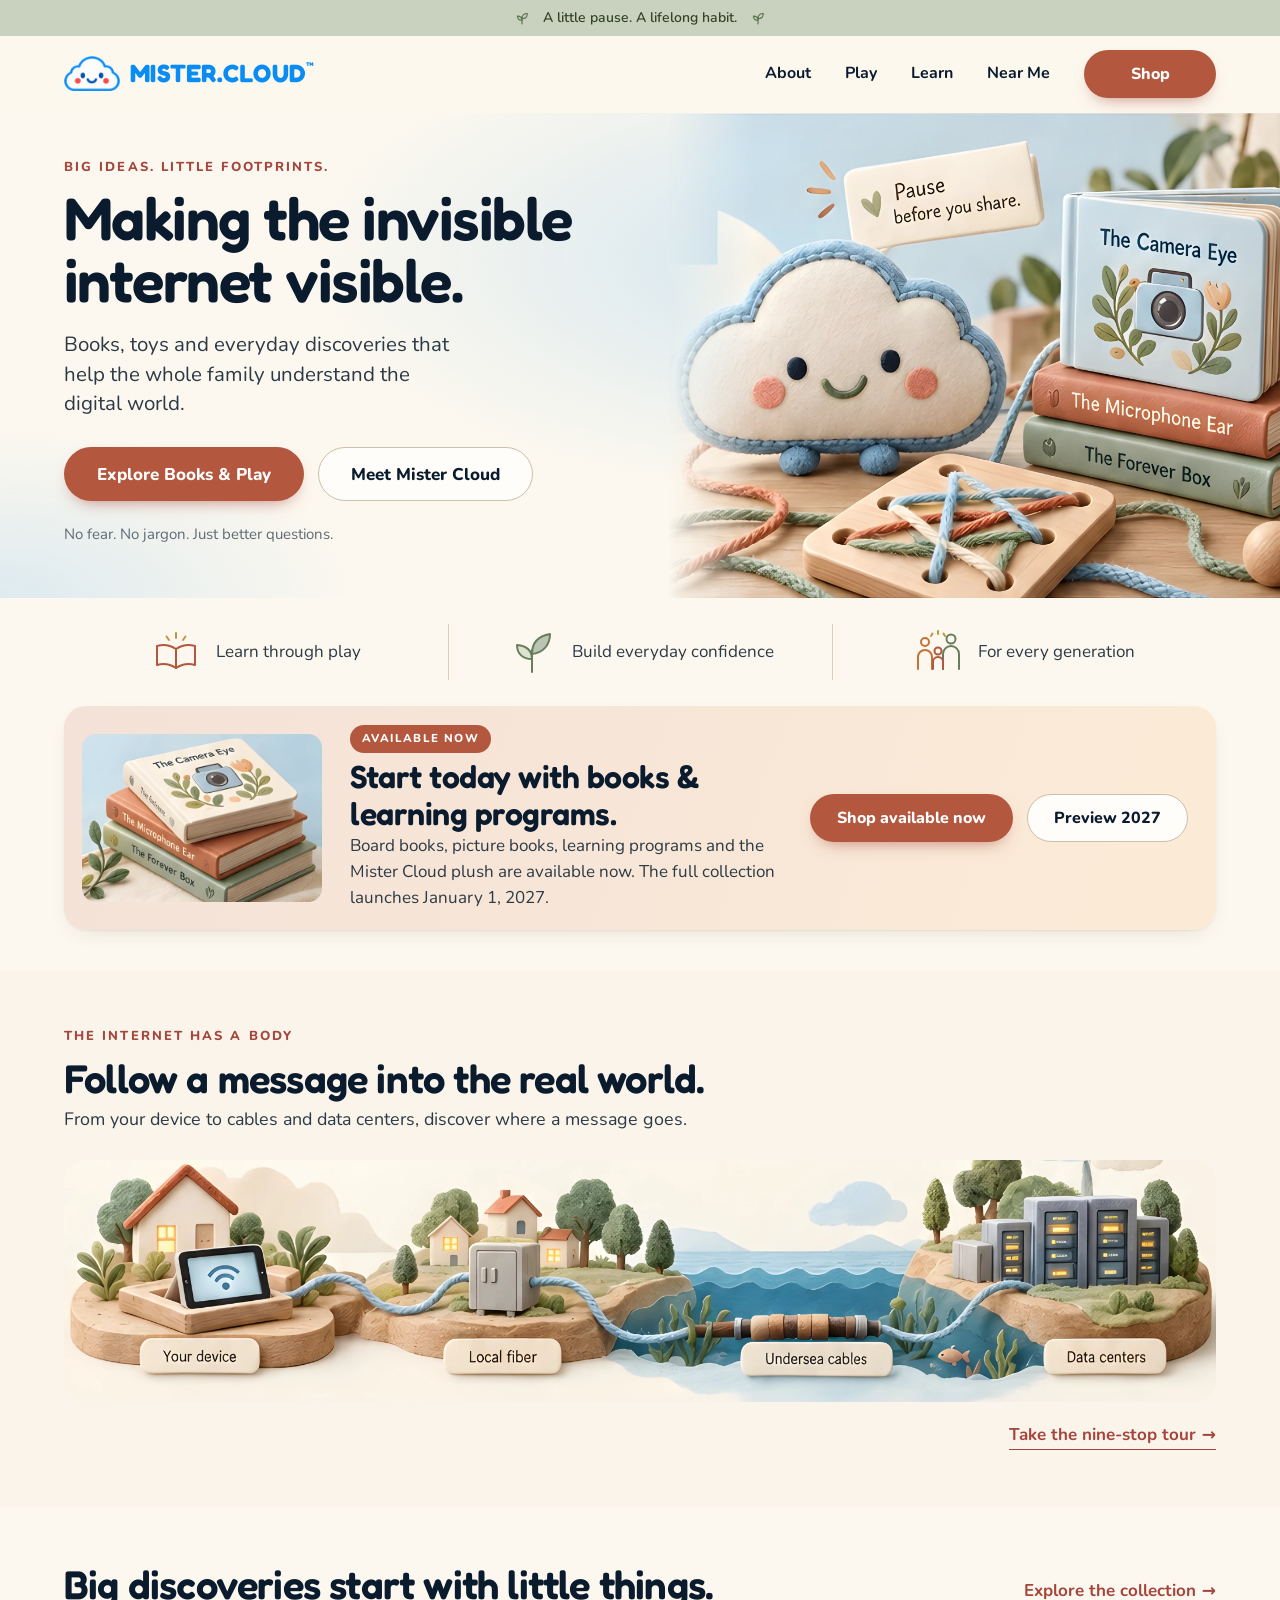
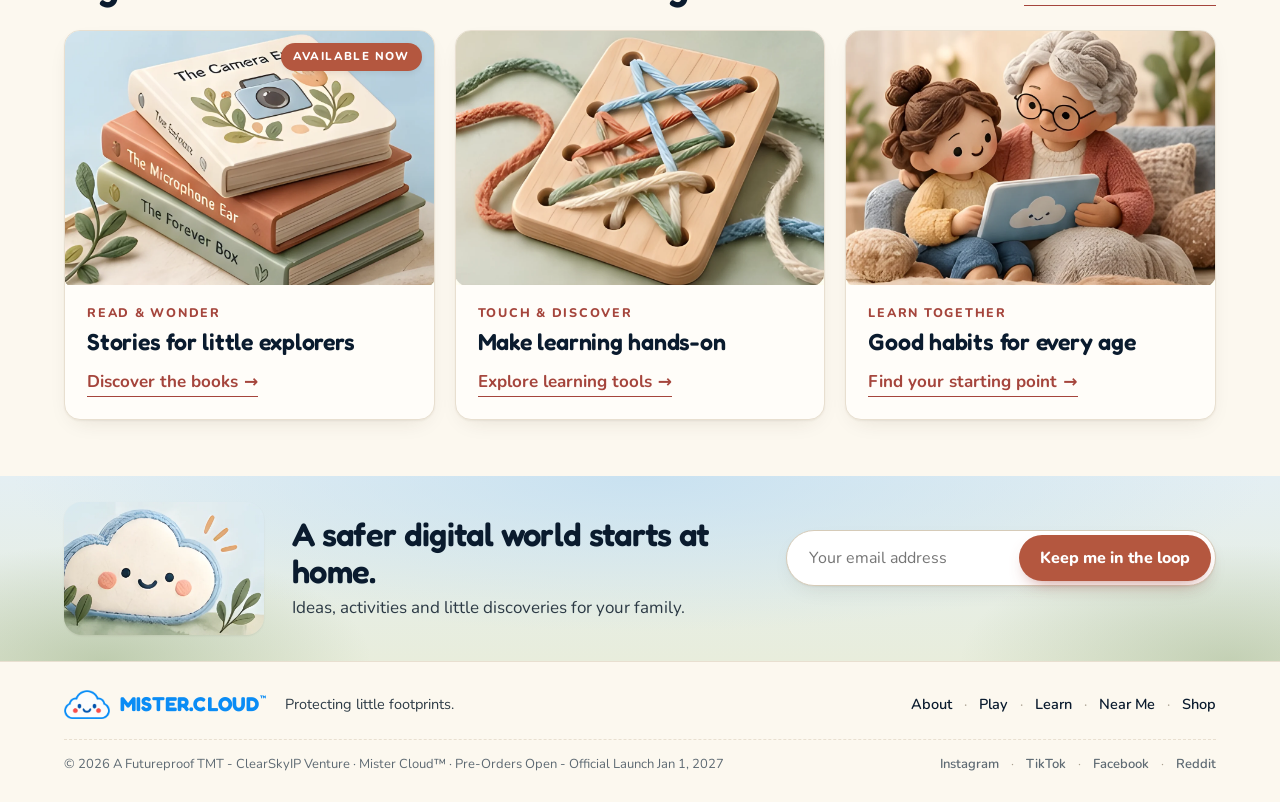
==== commit 21d73511: "HD images for mobile zoom; HD Learn slides; Shailin link; drop slideshow from Play - Home: re-cut ev" ====
--- a/index.html
+++ b/index.html
@@ -9,17 +9,17 @@
   <meta property="og:title" content="Mister Cloud · Making the invisible internet visible">
   <meta property="og:description" content="Books, toys and everyday discoveries that help the whole family understand the digital world. Pause before you share.">
   <meta property="og:url" content="https://mister.cloud/">
+  <meta property="og:image" content="https://mister.cloud/assets/og/home.jpg">
+  <meta property="og:image:width" content="1200">
+  <meta property="og:image:height" content="630">
+  <meta property="og:image:alt" content="Mister Cloud: making the invisible internet visible. A felt Mister Cloud with board books and a yarn lacing board.">
+  <meta name="twitter:image" content="https://mister.cloud/assets/og/home.jpg">
   <!-- @head -->
   <meta name="theme-color" content="#C9D2BE">
   <meta name="author" content="A Futureproof TMT - ClearSkyIP Venture">
   <meta property="og:site_name" content="Mister Cloud">
   <meta property="og:type" content="website">
-  <meta property="og:image" content="https://mister.cloud/og-image.png">
-  <meta property="og:image:width" content="1200">
-  <meta property="og:image:height" content="630">
-  <meta property="og:image:alt" content="Mister Cloud, the friendly smiling cloud logo">
   <meta name="twitter:card" content="summary_large_image">
-  <meta name="twitter:image" content="https://mister.cloud/og-image.png">
   <link rel="icon" href="/favicon.ico" sizes="any">
   <link rel="icon" type="image/png" sizes="32x32" href="/favicon-32.png">
   <link rel="icon" type="image/png" sizes="16x16" href="/favicon-16.png">
@@ -45,7 +45,7 @@
   <header class="site-header">
     <div class="container header-inner">
       <a class="brand" href="/" aria-label="Mister Cloud home">
-        <img src="/assets/img/mark-128.png" alt="" width="56" height="35">
+        <img src="/assets/img/mark-512.webp?v=3" alt="" width="56" height="35">
         <span class="wordmark">Mister.Cloud<sup>™</sup></span>
       </a>
       <button class="menu-toggle" type="button" aria-expanded="false" aria-controls="site-nav" aria-label="Open menu">
@@ -77,7 +77,7 @@
           <p class="hero-note">No fear. No jargon. Just better questions.</p>
         </div>
         <div class="hero-art">
-          <img src="/assets/img/home-hero.webp" alt="A felt Mister Cloud plush beside a stack of board books (The Camera Eye, The Microphone Ear, The Forever Box), a wooden yarn lacing board, and a sign reading “Pause before you share.”" width="584" height="428" fetchpriority="high">
+          <img src="/assets/img/home-hero.webp?v=3" alt="A felt Mister Cloud plush beside a stack of board books (The Camera Eye, The Microphone Ear, The Forever Box), a wooden yarn lacing board, and a sign reading “Pause before you share.”" width="584" height="428" fetchpriority="high">
         </div>
       </div>
     </section>
@@ -103,7 +103,7 @@
     <!-- Available now -->
     <div class="container" style="padding-bottom:40px">
       <section class="panel now-band" aria-labelledby="now-title">
-        <img src="/assets/img/card-books.webp" alt="The Camera Eye, The Microphone Ear and The Forever Box board books." width="304" height="214" loading="lazy">
+        <img src="/assets/img/card-books.webp?v=3" alt="The Camera Eye, The Microphone Ear and The Forever Box board books." width="304" height="214" loading="lazy">
         <div>
           <span class="badge badge-now">Available now</span>
           <h2 id="now-title">Start today with books &amp; learning programs.</h2>
@@ -123,7 +123,7 @@
         <h2 id="journey-title" class="h2">Follow a message into the real world.</h2>
         <p class="sub">From your device to cables and data centers, discover where a message goes.</p>
         <figure class="journey-figure">
-          <img src="/assets/img/home-journey.webp" alt="A felt diorama of a message’s journey: your device at home, local fiber, undersea cables across the ocean, and data centers." width="988" height="208" loading="lazy">
+          <img src="/assets/img/home-journey.webp?v=3" alt="A felt diorama of a message’s journey: your device at home, local fiber, undersea cables across the ocean, and data centers." width="988" height="208" loading="lazy">
           <figcaption><a class="link-arrow" href="/learn#body">Take the nine-stop tour</a></figcaption>
         </figure>
       </div>
@@ -138,7 +138,7 @@
         </div>
         <div class="grid-3">
           <a class="card card-link" href="/shop?avail=now&amp;tab=books">
-            <div class="card-media"><span class="badge badge-now badge-float">Available now</span><img src="/assets/img/card-books.webp" alt="Three felt-covered board books: The Camera Eye, The Microphone Ear and The Forever Box." width="304" height="214" loading="lazy"></div>
+            <div class="card-media"><span class="badge badge-now badge-float">Available now</span><img src="/assets/img/card-books.webp?v=3" alt="Three felt-covered board books: The Camera Eye, The Microphone Ear and The Forever Box." width="304" height="214" loading="lazy"></div>
             <div class="card-body">
               <span class="card-eyebrow">Read &amp; wonder</span>
               <h3 class="card-title">Stories for little explorers</h3>
@@ -146,7 +146,7 @@
             </div>
           </a>
           <a class="card card-link" href="/play">
-            <div class="card-media"><img src="/assets/img/card-yarn.webp" alt="A wooden lacing board threaded with blue, green and coral yarn." width="303" height="214" loading="lazy"></div>
+            <div class="card-media"><img src="/assets/img/card-yarn.webp?v=3" alt="A wooden lacing board threaded with blue, green and coral yarn." width="303" height="214" loading="lazy"></div>
             <div class="card-body">
               <span class="card-eyebrow">Touch &amp; discover</span>
               <h3 class="card-title">Make learning hands-on</h3>
@@ -154,7 +154,7 @@
             </div>
           </a>
           <a class="card card-link" href="/learn">
-            <div class="card-media"><img src="/assets/img/card-together.webp" alt="A grandmother and child reading a tablet together on the sofa." width="304" height="214" loading="lazy"></div>
+            <div class="card-media"><img src="/assets/img/card-together.webp?v=3" alt="A grandmother and child reading a tablet together on the sofa." width="304" height="214" loading="lazy"></div>
             <div class="card-body">
               <span class="card-eyebrow">Learn together</span>
               <h3 class="card-title">Good habits for every age</h3>
@@ -168,7 +168,7 @@
     <!-- Newsletter -->
     <section class="newsletter" aria-labelledby="nl-title">
       <div class="container newsletter-inner">
-        <img class="newsletter-art" src="/assets/img/newsletter-cloud.webp" alt="" width="205" height="122" loading="lazy">
+        <img class="newsletter-art" src="/assets/img/newsletter-cloud.webp?v=3" alt="" width="184" height="122" loading="lazy">
         <div>
           <h2 id="nl-title">A safer digital world starts at home.</h2>
           <p>Ideas, activities and little discoveries for your family.</p>
@@ -191,7 +191,7 @@
       <div class="footer-row">
         <div class="footer-brand">
           <a class="brand" href="/" aria-label="Mister Cloud home">
-            <img src="/assets/img/mark-128.png" alt="" width="46" height="29">
+            <img src="/assets/img/mark-512.webp?v=3" alt="" width="46" height="29">
             <span class="wordmark">Mister.Cloud<sup>™</sup></span>
           </a>
           <span>Protecting little footprints.</span>
--- a/assets/css/site.css
+++ b/assets/css/site.css
@@ -107,6 +107,7 @@
   font-weight: 600;
   letter-spacing: -0.025em;
 }
+.display-warm { display: block; color: var(--clay); font-size: .7em; margin-top: .06em; letter-spacing: -0.015em; }
 .h2 { font-size: clamp(1.8rem, 3.2vw, 2.5rem); line-height: 1.1; font-weight: 600; letter-spacing: -0.02em; }
 .h3 { font-size: 1.35rem; line-height: 1.2; font-weight: 600; }
 .lede { font-size: clamp(1.08rem, 1.6vw, 1.3rem); line-height: 1.45; color: var(--text); max-width: 34ch; }
@@ -138,6 +139,9 @@
 .btn-sm { min-height: 40px; padding: 0 18px; font-size: 14.5px; }
 .btn-lg { min-height: 54px; padding: 0 32px; font-size: 17px; }
 .btn[disabled] { opacity: .55; cursor: not-allowed; }
+.text-link { color: var(--signal-red); text-decoration: underline; text-decoration-thickness: 1.5px; text-underline-offset: 3px; }
+.text-link:hover { color: var(--clay); }
+.person .text-link b { color: inherit; }
 .link-arrow {
   display: inline-flex; align-items: center; gap: 6px;
   color: var(--signal-red); font-weight: 700; text-decoration: none;
@@ -145,7 +149,10 @@
 }
 .link-arrow::after { content: "→"; transition: transform .18s; }
 .link-arrow:hover::after { transform: translateX(3px); }
-button.link-arrow { background: none; border-top: 0; border-left: 0; border-right: 0; padding: 0 0 1px; cursor: pointer; font-size: inherit; }
+button.text-link { color: var(--signal-red); text-decoration: underline; text-decoration-thickness: 1.5px; text-underline-offset: 3px; }
+.text-link:hover { color: var(--clay); }
+.person .text-link b { color: inherit; }
+.link-arrow { background: none; border-top: 0; border-left: 0; border-right: 0; padding: 0 0 1px; cursor: pointer; font-size: inherit; }
 
 /* ---------- top bar & header ---------- */
 .topbar {
@@ -226,8 +233,8 @@
 .hero-art { position: relative; align-self: stretch; margin-right: calc((100vw - min(100vw, var(--container))) / -2 - 24px); }
 .hero-art img {
   position: absolute; inset: 0; width: 100%; height: 100%; object-fit: cover; object-position: left center;
-  -webkit-mask-image: linear-gradient(90deg, transparent 0, #000 30%);
-          mask-image: linear-gradient(90deg, transparent 0, #000 30%);
+  -webkit-mask-image: linear-gradient(90deg, transparent 0, #000 14%);
+          mask-image: linear-gradient(90deg, transparent 0, #000 14%);
 }
 .hero--with-crumb .hero-copy { padding-top: 22px; }
 @media (max-width: 860px) {
@@ -268,7 +275,10 @@
 .card-title { font-family: var(--font-display); font-weight: 600; font-size: 1.45rem; line-height: 1.15; color: var(--ink); letter-spacing: -0.01em; }
 .card-text { color: var(--text); }
 .card-meta { color: var(--text); font-size: 16px; }
-.card-body .link-arrow { margin-top: auto; align-self: flex-start; padding-top: 8px; }
+.card-body .text-link { color: var(--signal-red); text-decoration: underline; text-decoration-thickness: 1.5px; text-underline-offset: 3px; }
+.text-link:hover { color: var(--clay); }
+.person .text-link b { color: inherit; }
+.link-arrow { margin-top: auto; align-self: flex-start; padding-top: 8px; }
 .card-link { text-decoration: none; color: inherit; }
 .card-link:hover .card-title { color: var(--signal-red); }
 
@@ -317,7 +327,7 @@
   padding: 26px 0;
 }
 .newsletter-inner { display: grid; grid-template-columns: 200px minmax(0, 1fr) minmax(0, 430px); align-items: center; gap: 28px; }
-.newsletter-art { width: 200px; height: auto; -webkit-mask-image: radial-gradient(ellipse 72% 70% at 50% 48%, #000 62%, transparent 100%); mask-image: radial-gradient(ellipse 72% 70% at 50% 48%, #000 62%, transparent 100%); }
+.newsletter-art { width: 200px; height: auto; border-radius: 18px; box-shadow: 0 1px 2px rgba(60, 44, 20, .08); }
 .newsletter h2 { font-size: clamp(1.5rem, 2.6vw, 2.05rem); font-weight: 600; letter-spacing: -0.02em; }
 .newsletter p { color: var(--text); margin-top: 4px; }
 .pill-form { display: flex; background: #fff; border: 1.5px solid #D6CBB8; border-radius: 999px; padding: 4px; box-shadow: var(--shadow); }
@@ -406,7 +416,7 @@
 /* Home: message journey diorama */
 .journey-figure { margin: 26px 0 0; }
 .section-journey { background: #FAF4EB; }
-.journey-figure img { width: 100%; -webkit-mask-image: linear-gradient(90deg, transparent, #000 3%, #000 97%, transparent); mask-image: linear-gradient(90deg, transparent, #000 3%, #000 97%, transparent); }
+.journey-figure img { width: 100%; border-radius: var(--radius-lg); }
 .journey-figure figcaption { margin-top: 12px; text-align: right; }
 
 /* About */
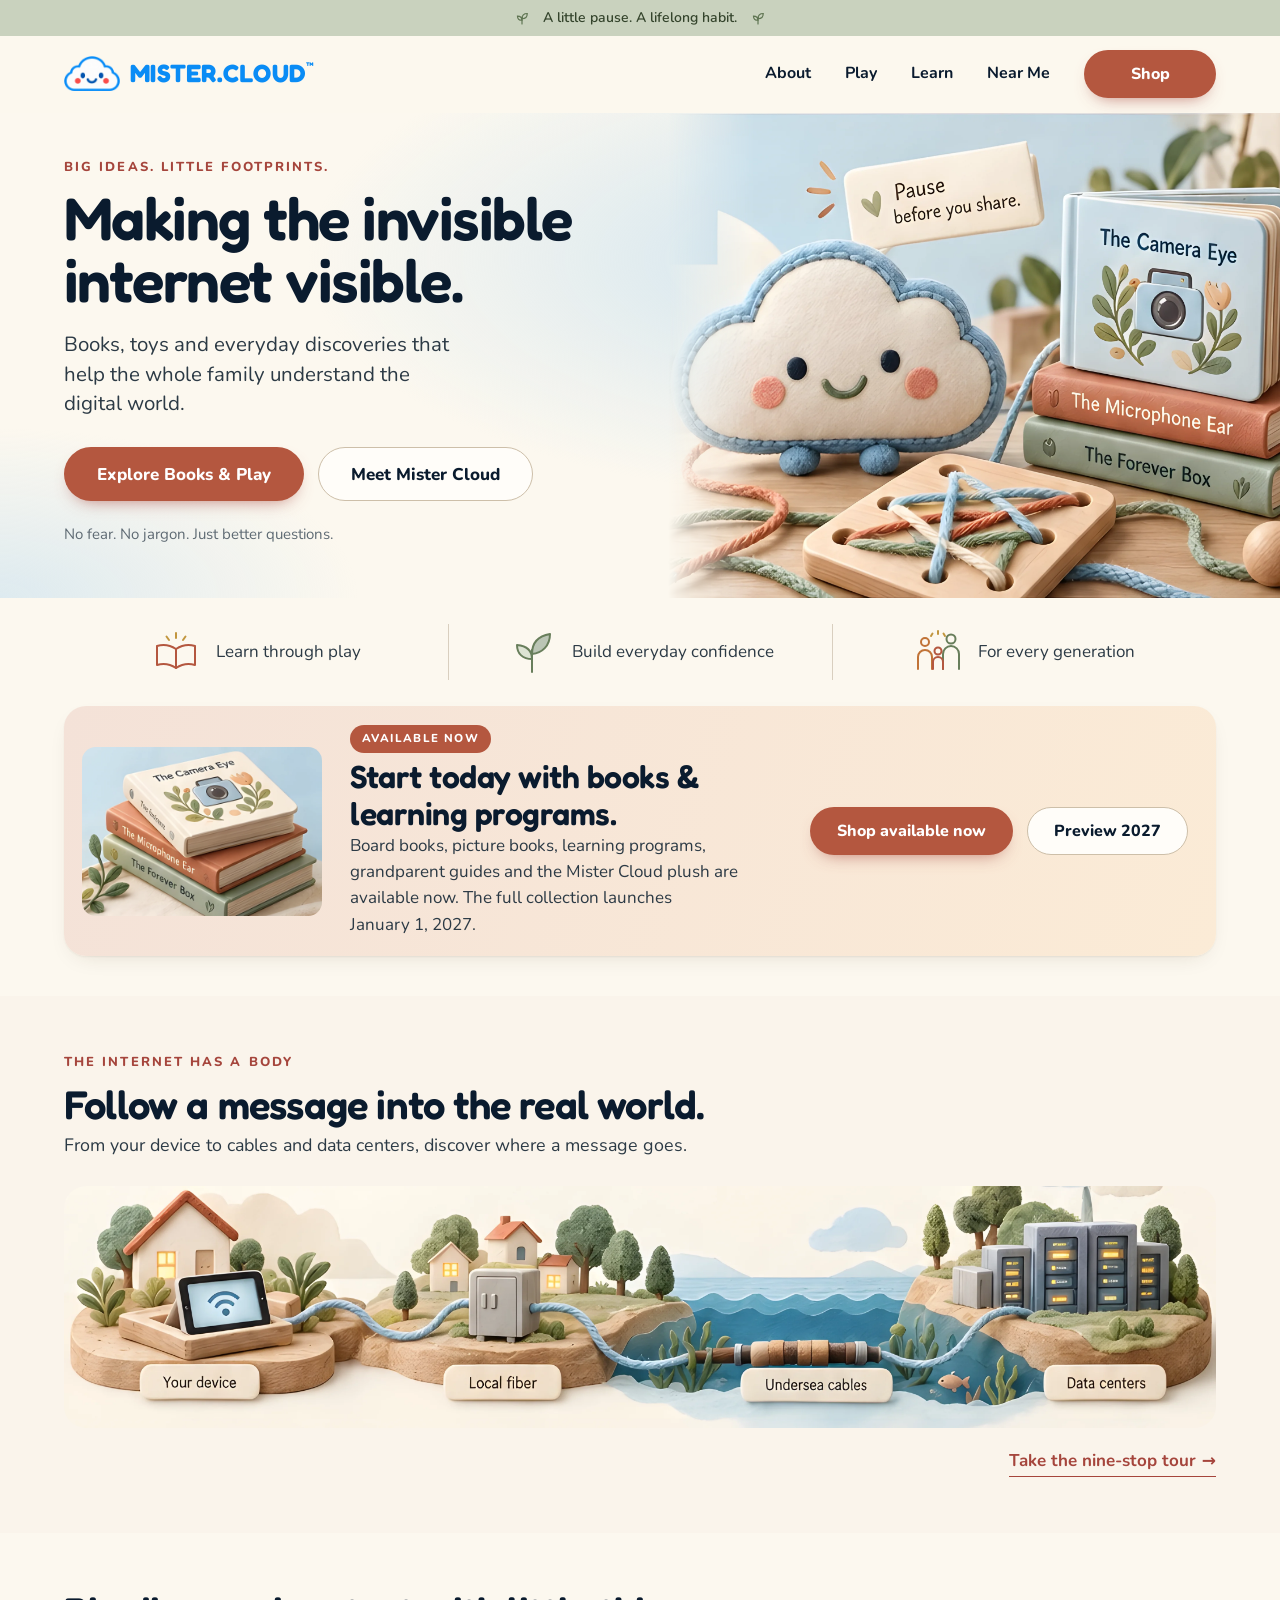
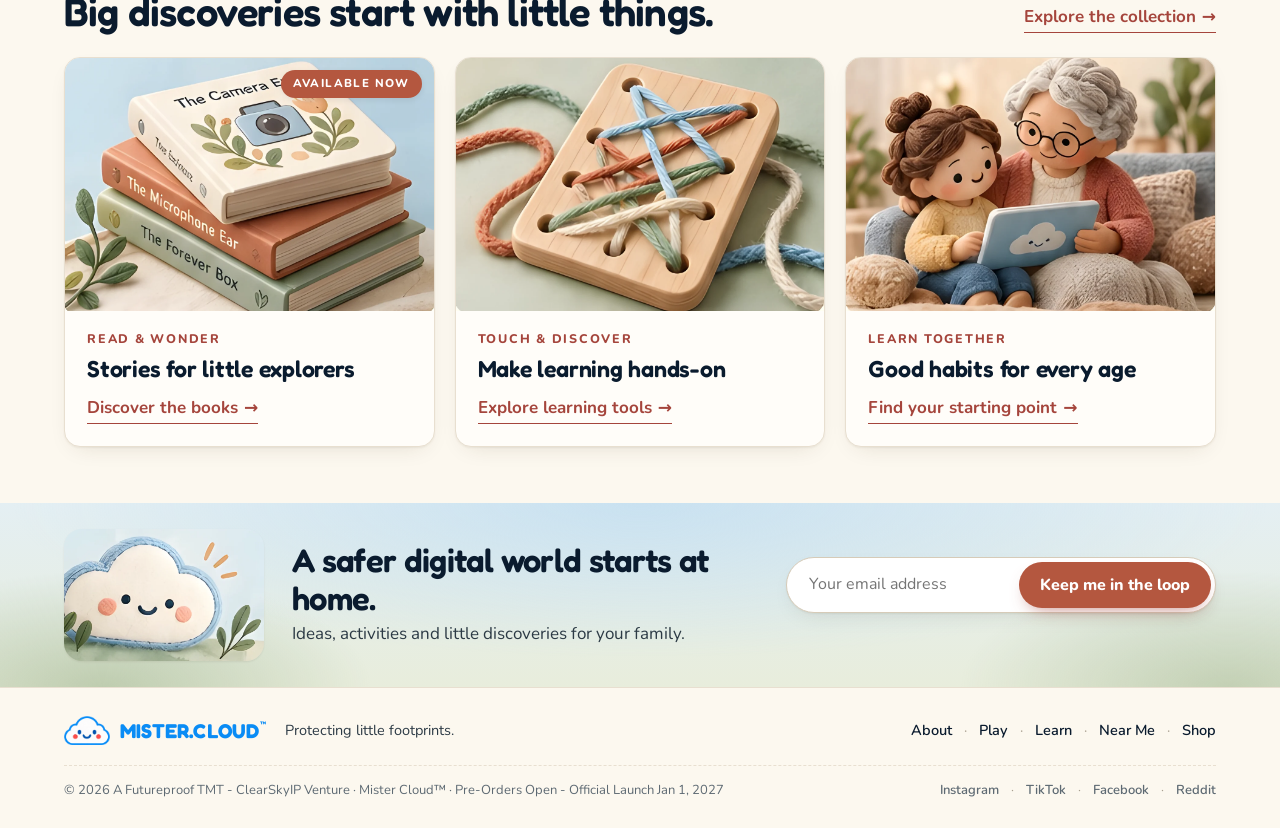
==== commit 5779482d: "Shop: Scam-Spotter, Password Hygiene and the free Device-Safety Checklist are available now Adds the" ====
--- a/index.html
+++ b/index.html
@@ -107,7 +107,7 @@
         <div>
           <span class="badge badge-now">Available now</span>
           <h2 id="now-title">Start today with books &amp; learning programs.</h2>
-          <p>Board books, picture books, learning programs and the Mister Cloud plush are available now. The full collection launches January&nbsp;1,&nbsp;2027.</p>
+          <p>Board books, picture books, learning programs, grandparent guides and the Mister Cloud plush are available now. The full collection launches January&nbsp;1,&nbsp;2027.</p>
         </div>
         <div class="hero-actions">
           <a class="btn btn-primary" href="/shop?avail=now">Shop available now</a>
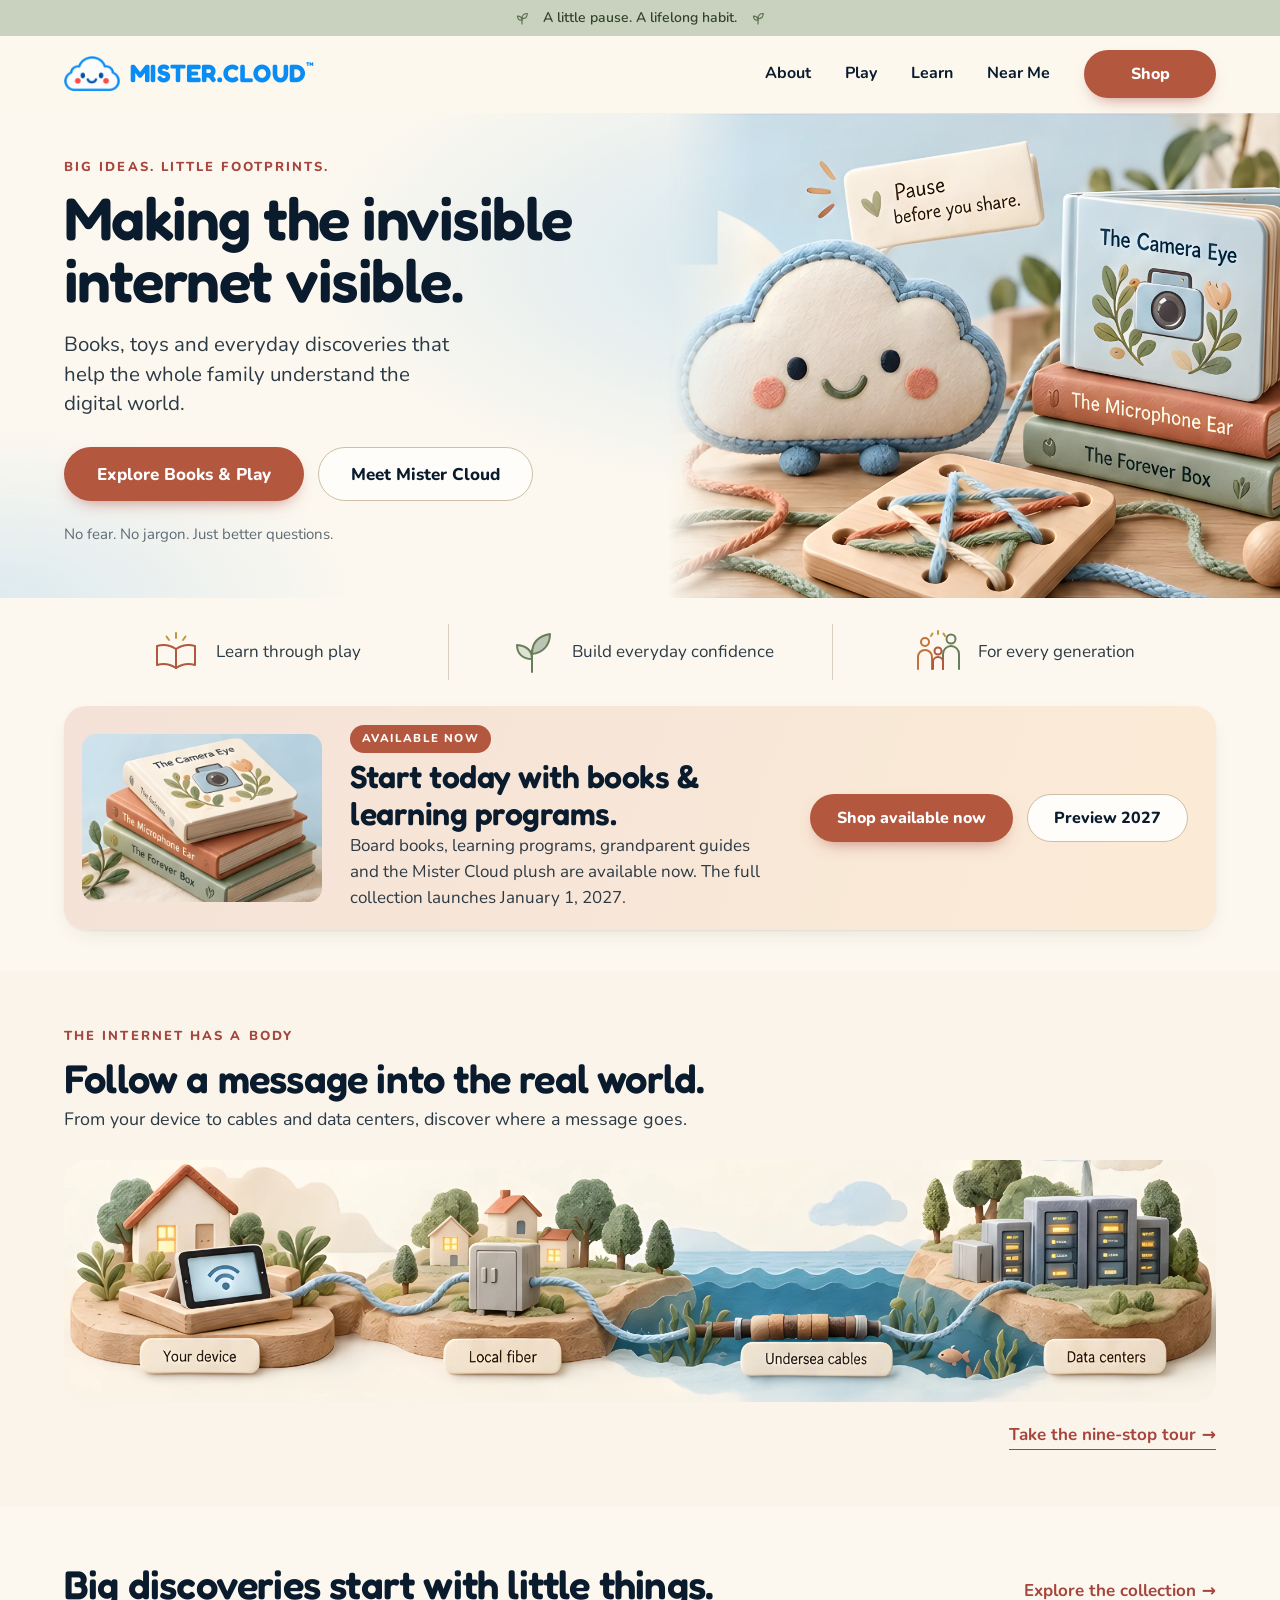
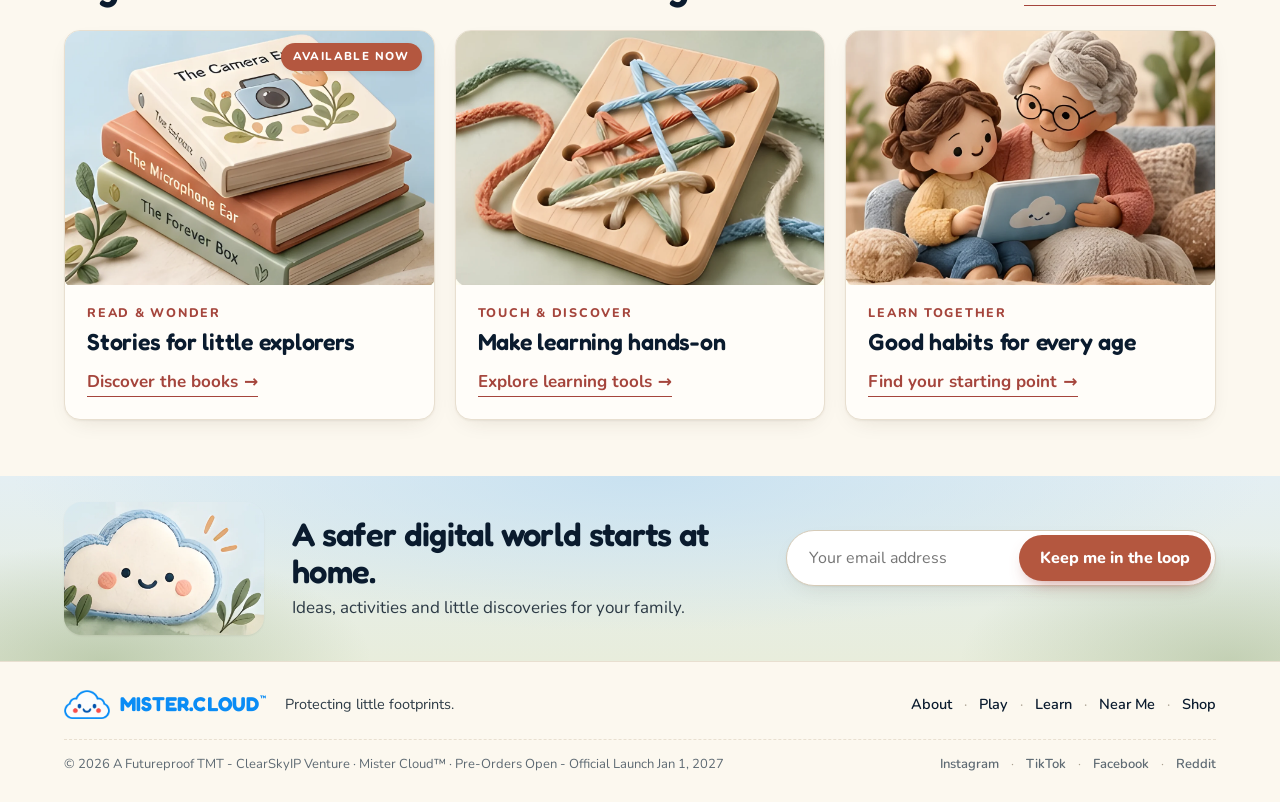
==== commit 4b770bab: "Shop: picture books + teen guides to pre-order; hide 6 under-development products - Pre-order (being" ====
--- a/index.html
+++ b/index.html
@@ -107,7 +107,7 @@
         <div>
           <span class="badge badge-now">Available now</span>
           <h2 id="now-title">Start today with books &amp; learning programs.</h2>
-          <p>Board books, picture books, learning programs, grandparent guides and the Mister Cloud plush are available now. The full collection launches January&nbsp;1,&nbsp;2027.</p>
+          <p>Board books, learning programs, grandparent guides and the Mister Cloud plush are available now. The full collection launches January&nbsp;1,&nbsp;2027.</p>
         </div>
         <div class="hero-actions">
           <a class="btn btn-primary" href="/shop?avail=now">Shop available now</a>
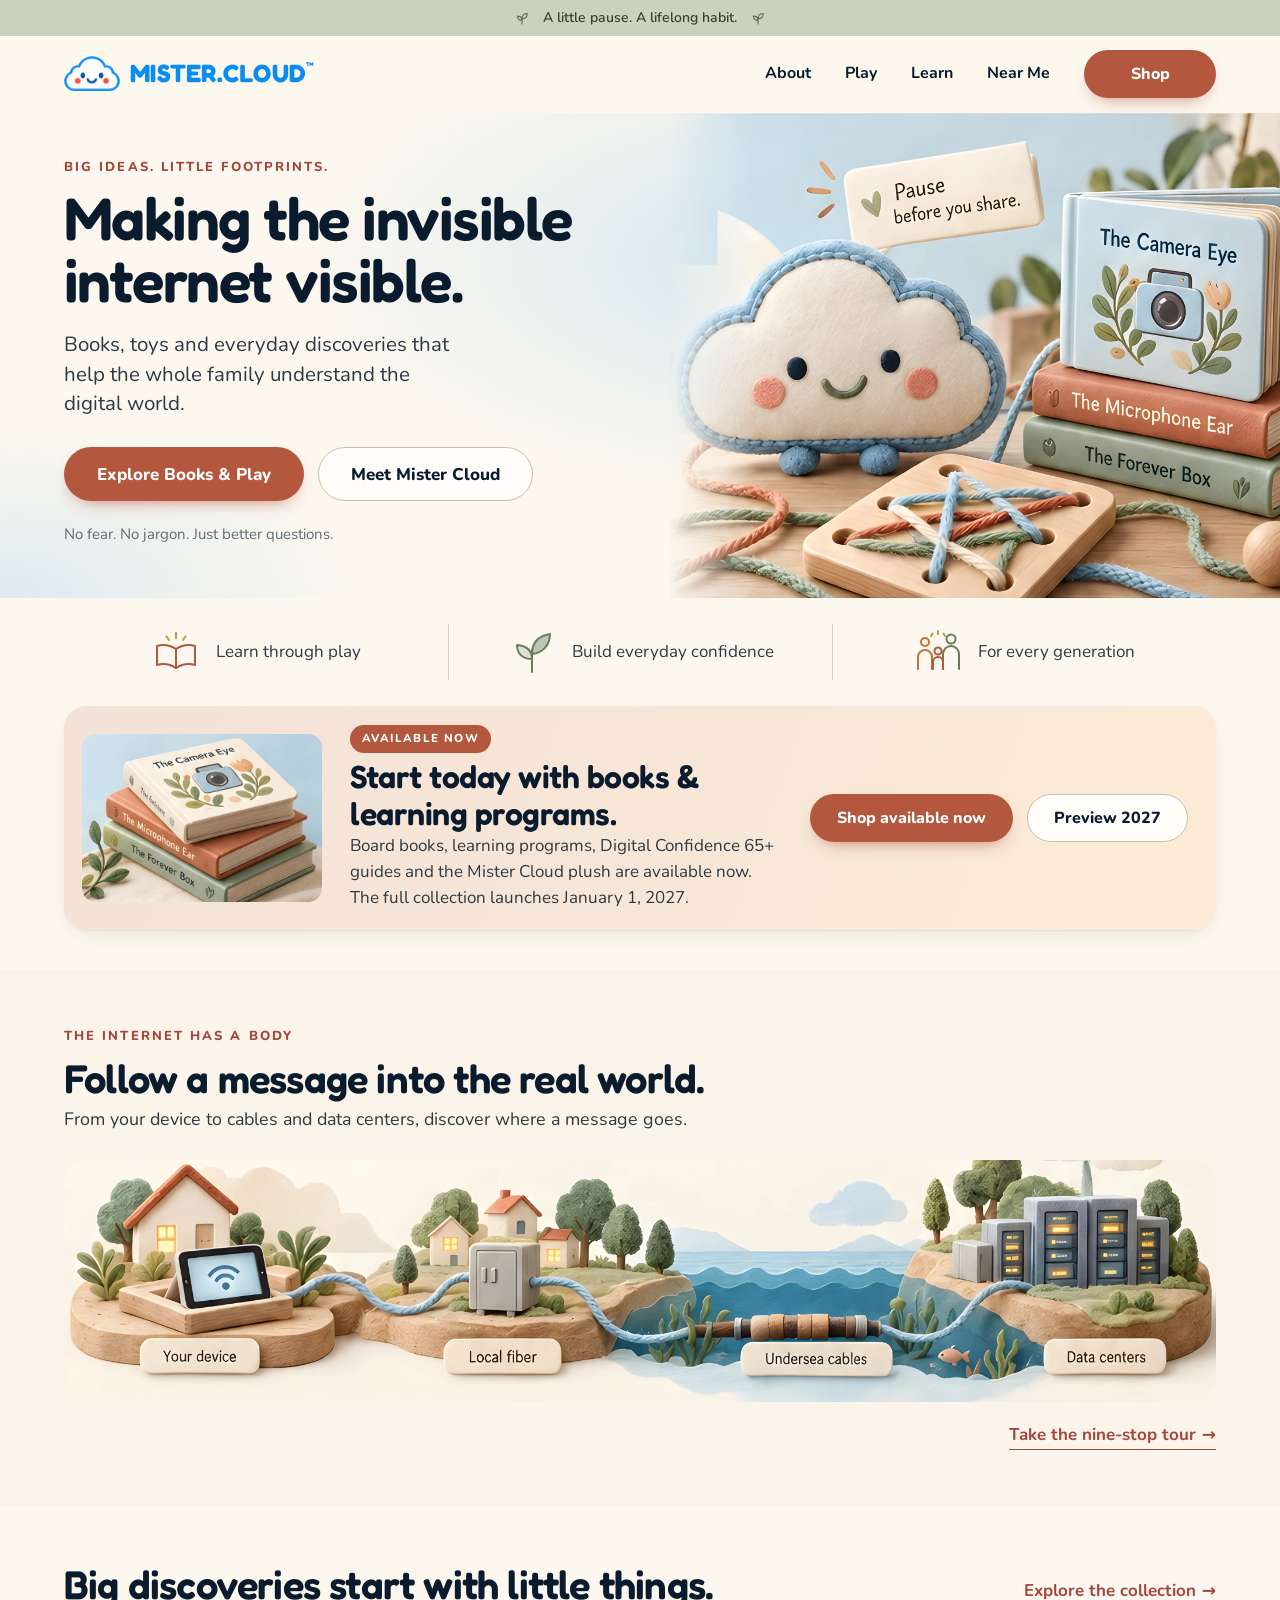
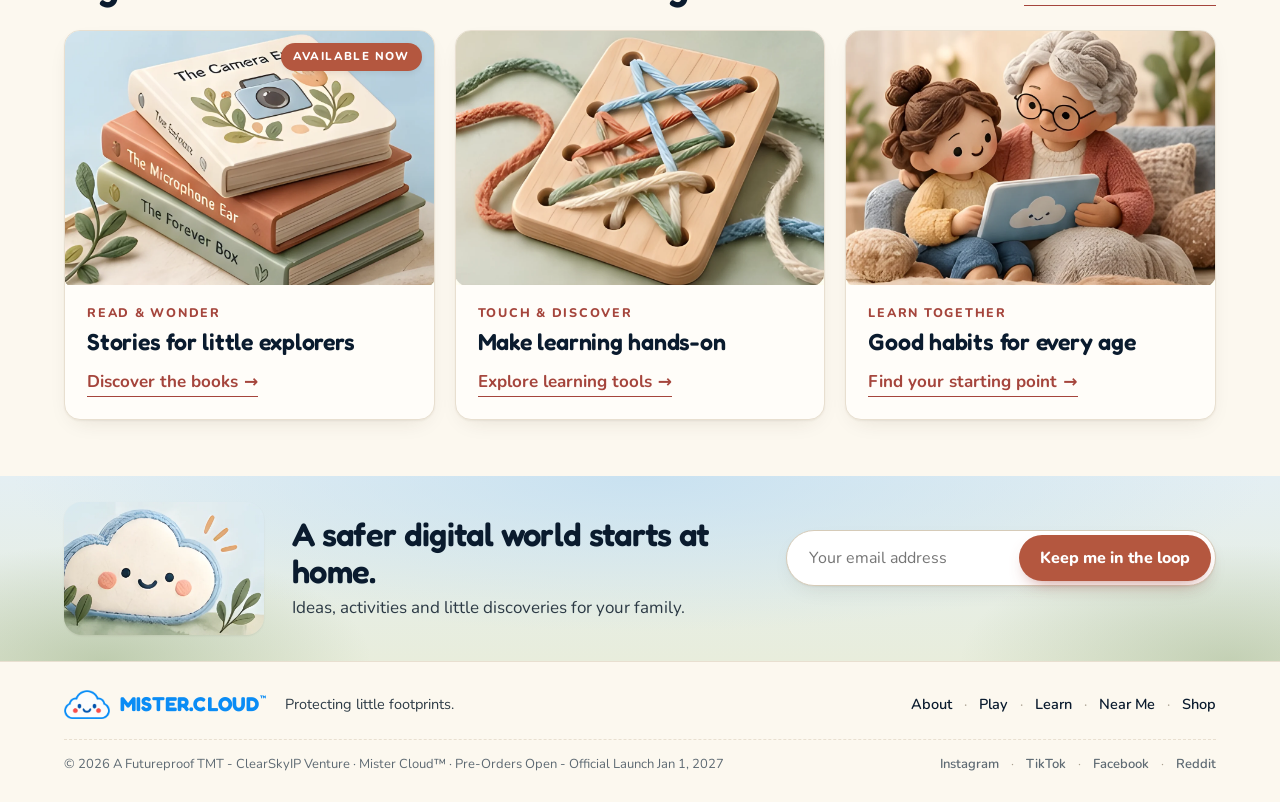
==== commit f720e8f1: "Rename Grandparent Mode to Digital Confidence 65+" ====
--- a/index.html
+++ b/index.html
@@ -107,7 +107,7 @@
         <div>
           <span class="badge badge-now">Available now</span>
           <h2 id="now-title">Start today with books &amp; learning programs.</h2>
-          <p>Board books, learning programs, grandparent guides and the Mister Cloud plush are available now. The full collection launches January&nbsp;1,&nbsp;2027.</p>
+          <p>Board books, learning programs, Digital Confidence 65+ guides and the Mister Cloud plush are available now. The full collection launches January&nbsp;1,&nbsp;2027.</p>
         </div>
         <div class="hero-actions">
           <a class="btn btn-primary" href="/shop?avail=now">Shop available now</a>
@@ -154,7 +154,7 @@
             </div>
           </a>
           <a class="card card-link" href="/learn">
-            <div class="card-media"><img src="/assets/img/card-together.webp?v=3" alt="A grandmother and child reading a tablet together on the sofa." width="304" height="214" loading="lazy"></div>
+            <div class="card-media"><img src="/assets/img/card-together.webp?v=3" alt="An older adult and child reading a tablet together on the sofa." width="304" height="214" loading="lazy"></div>
             <div class="card-body">
               <span class="card-eyebrow">Learn together</span>
               <h3 class="card-title">Good habits for every age</h3>
